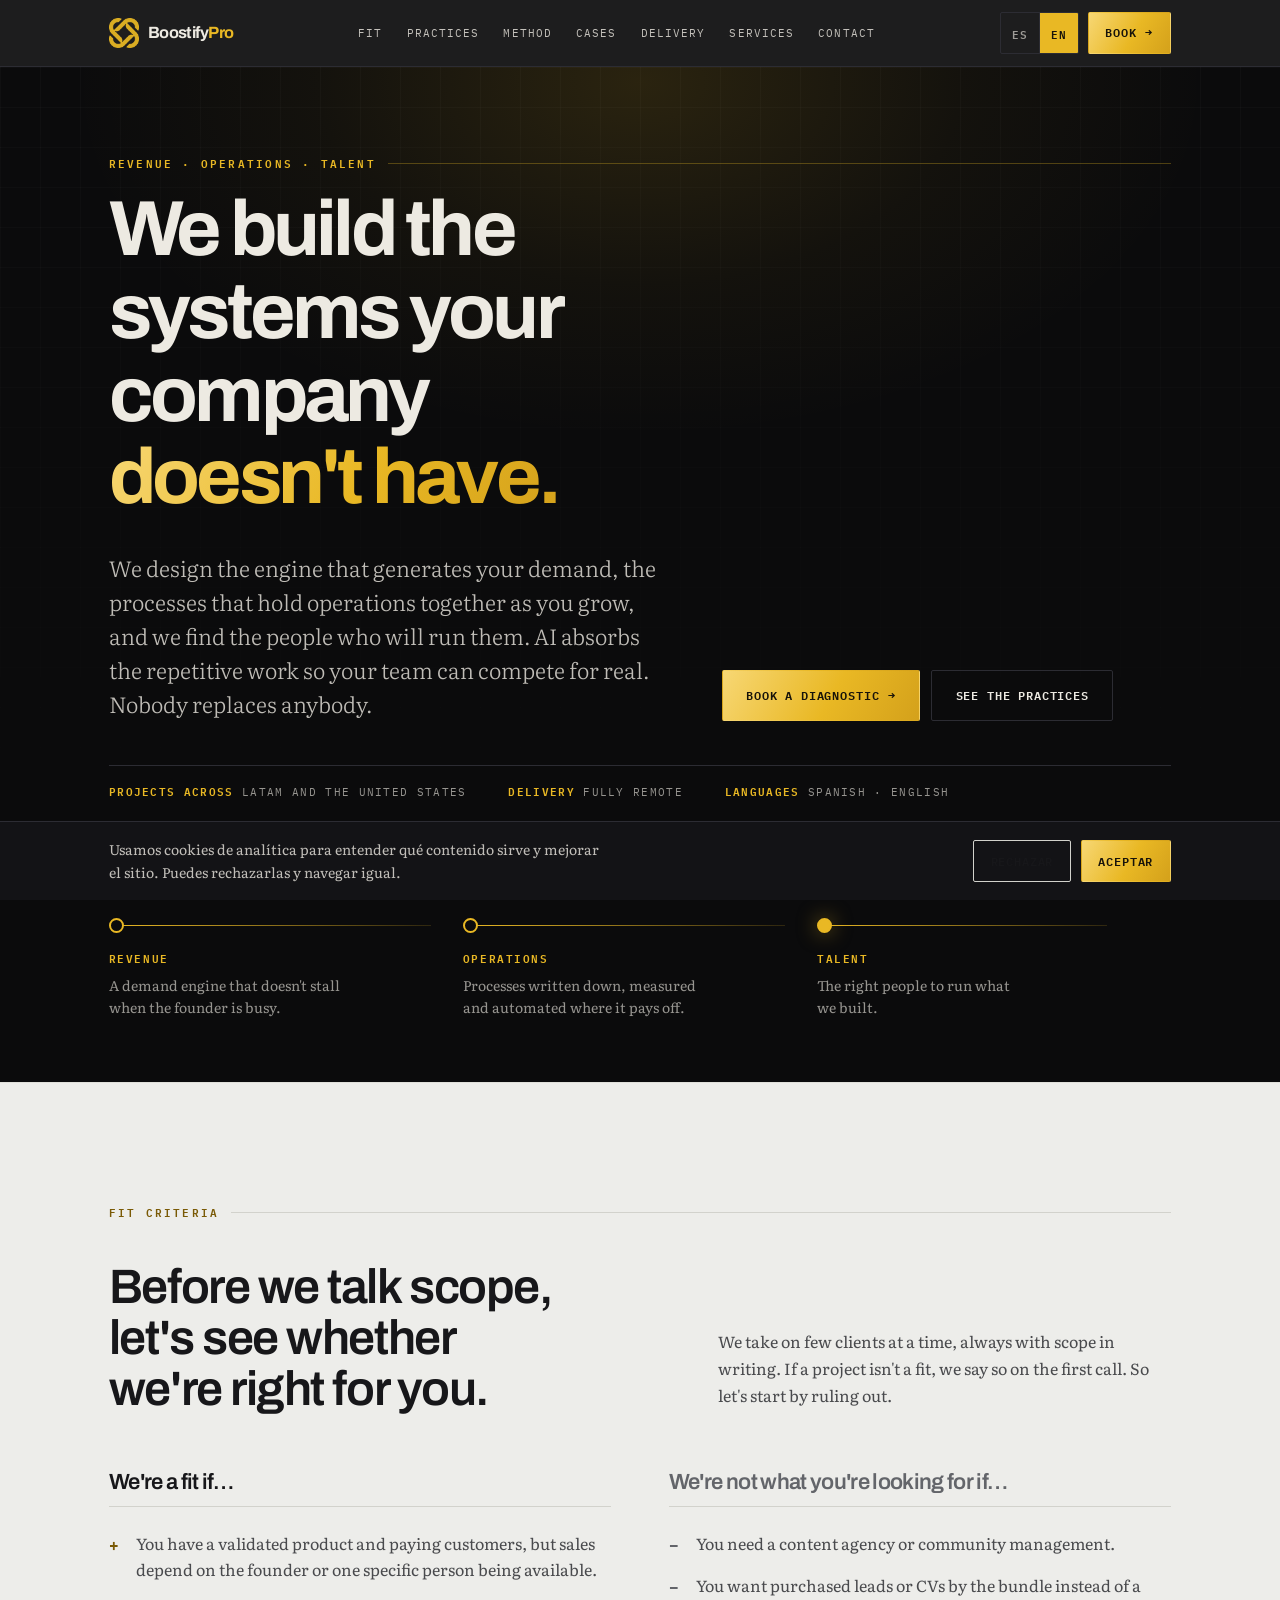
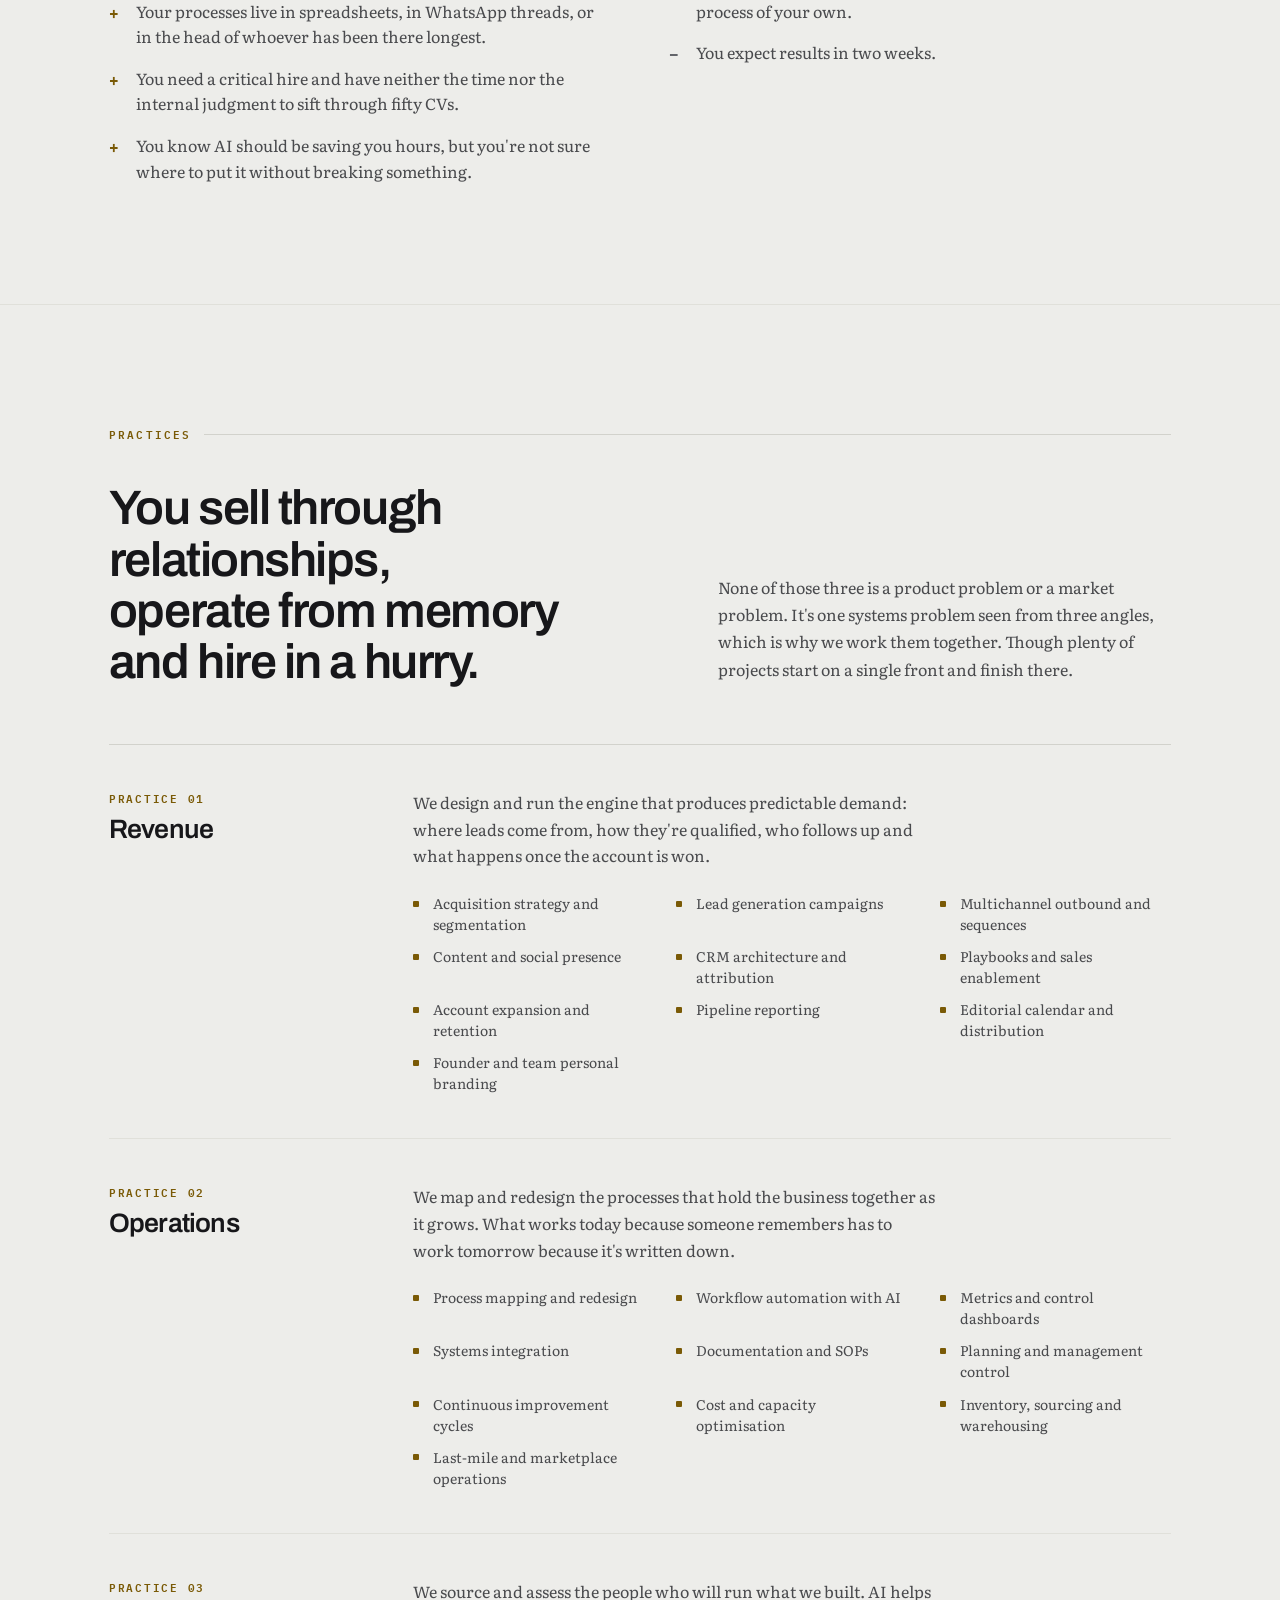
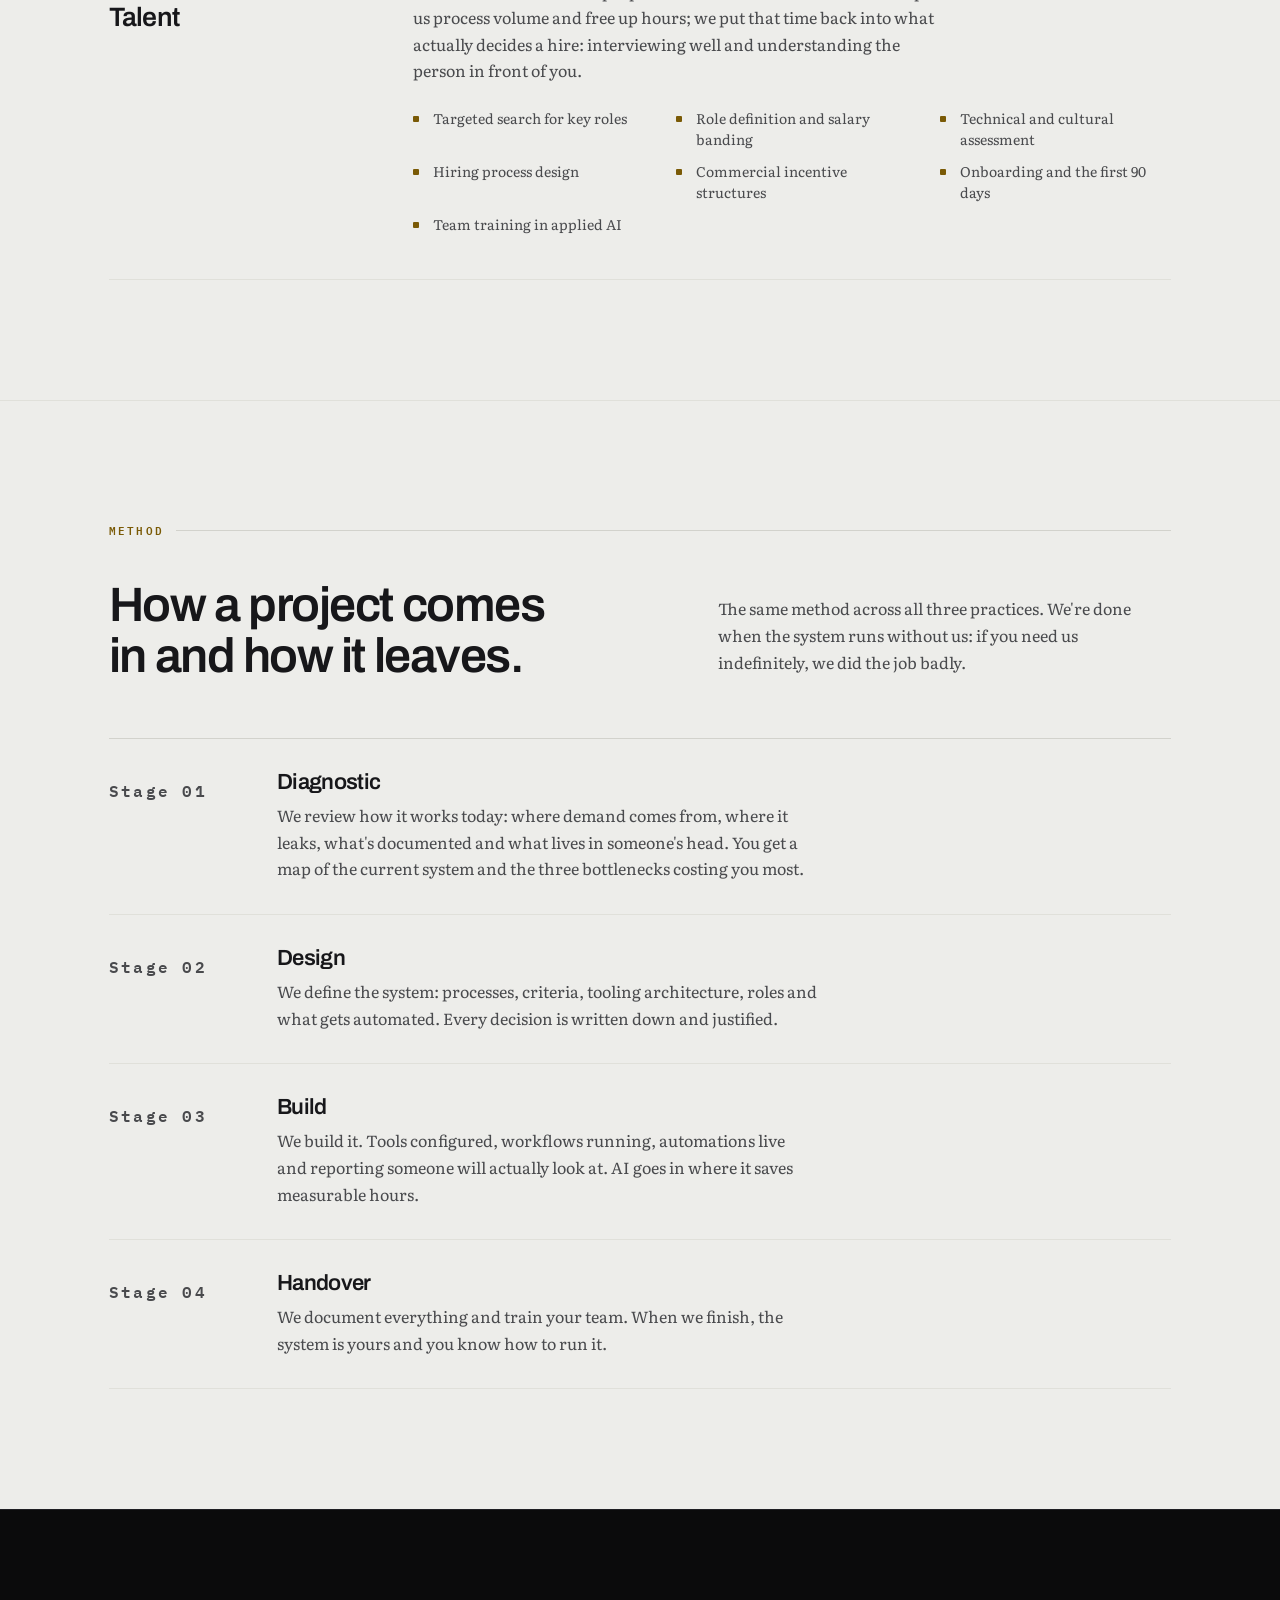
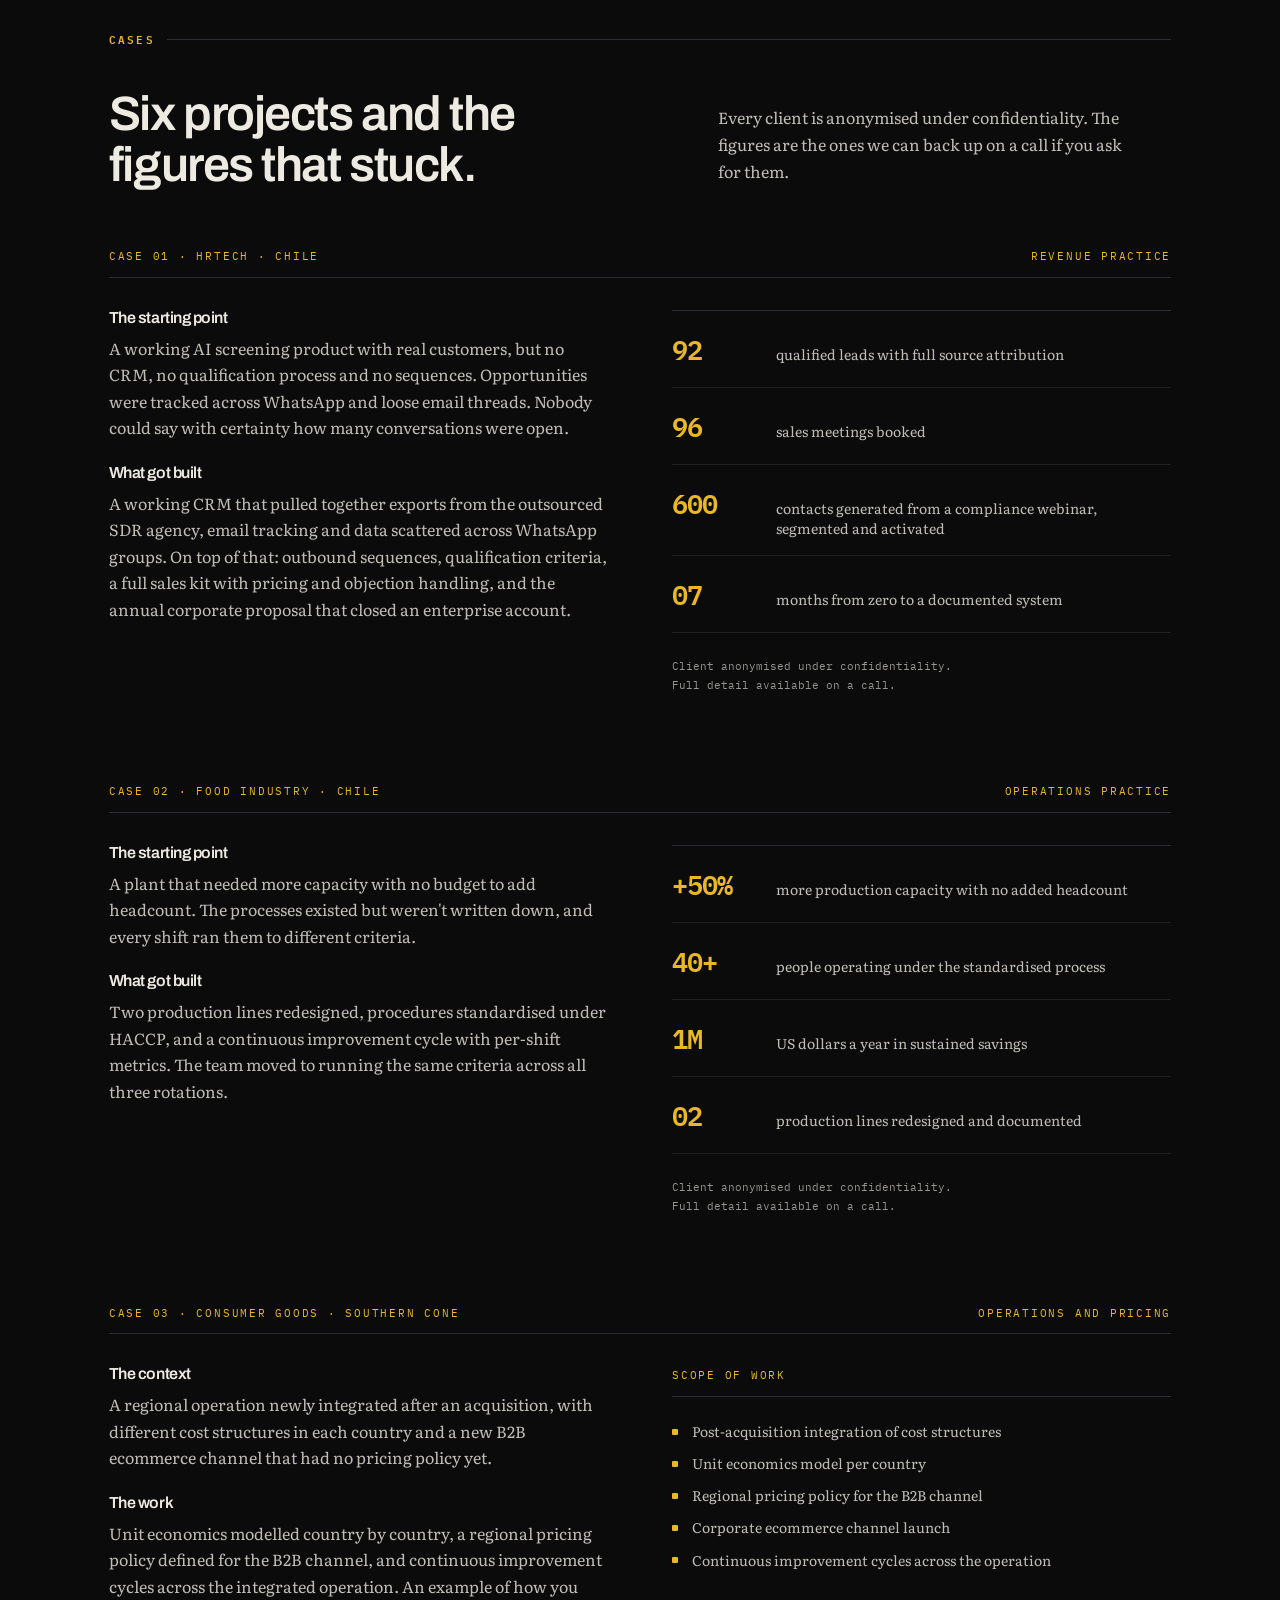
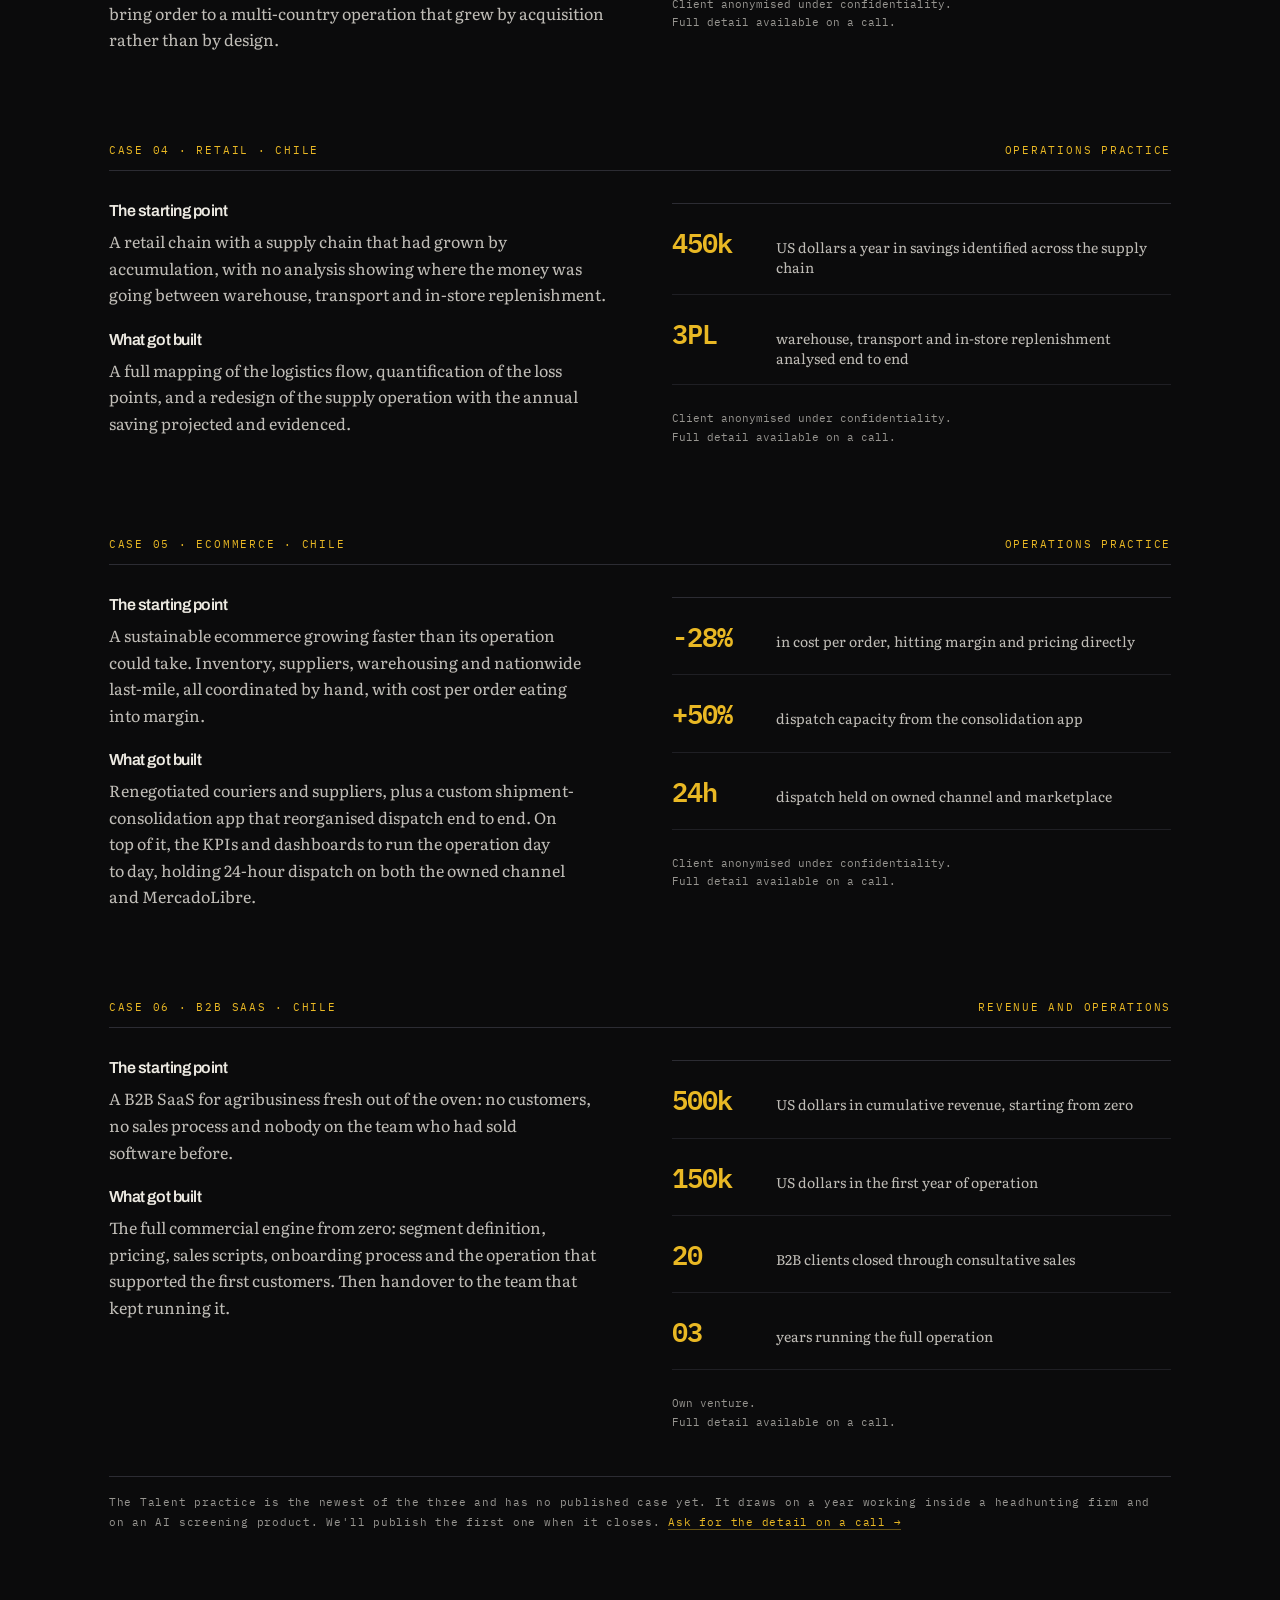
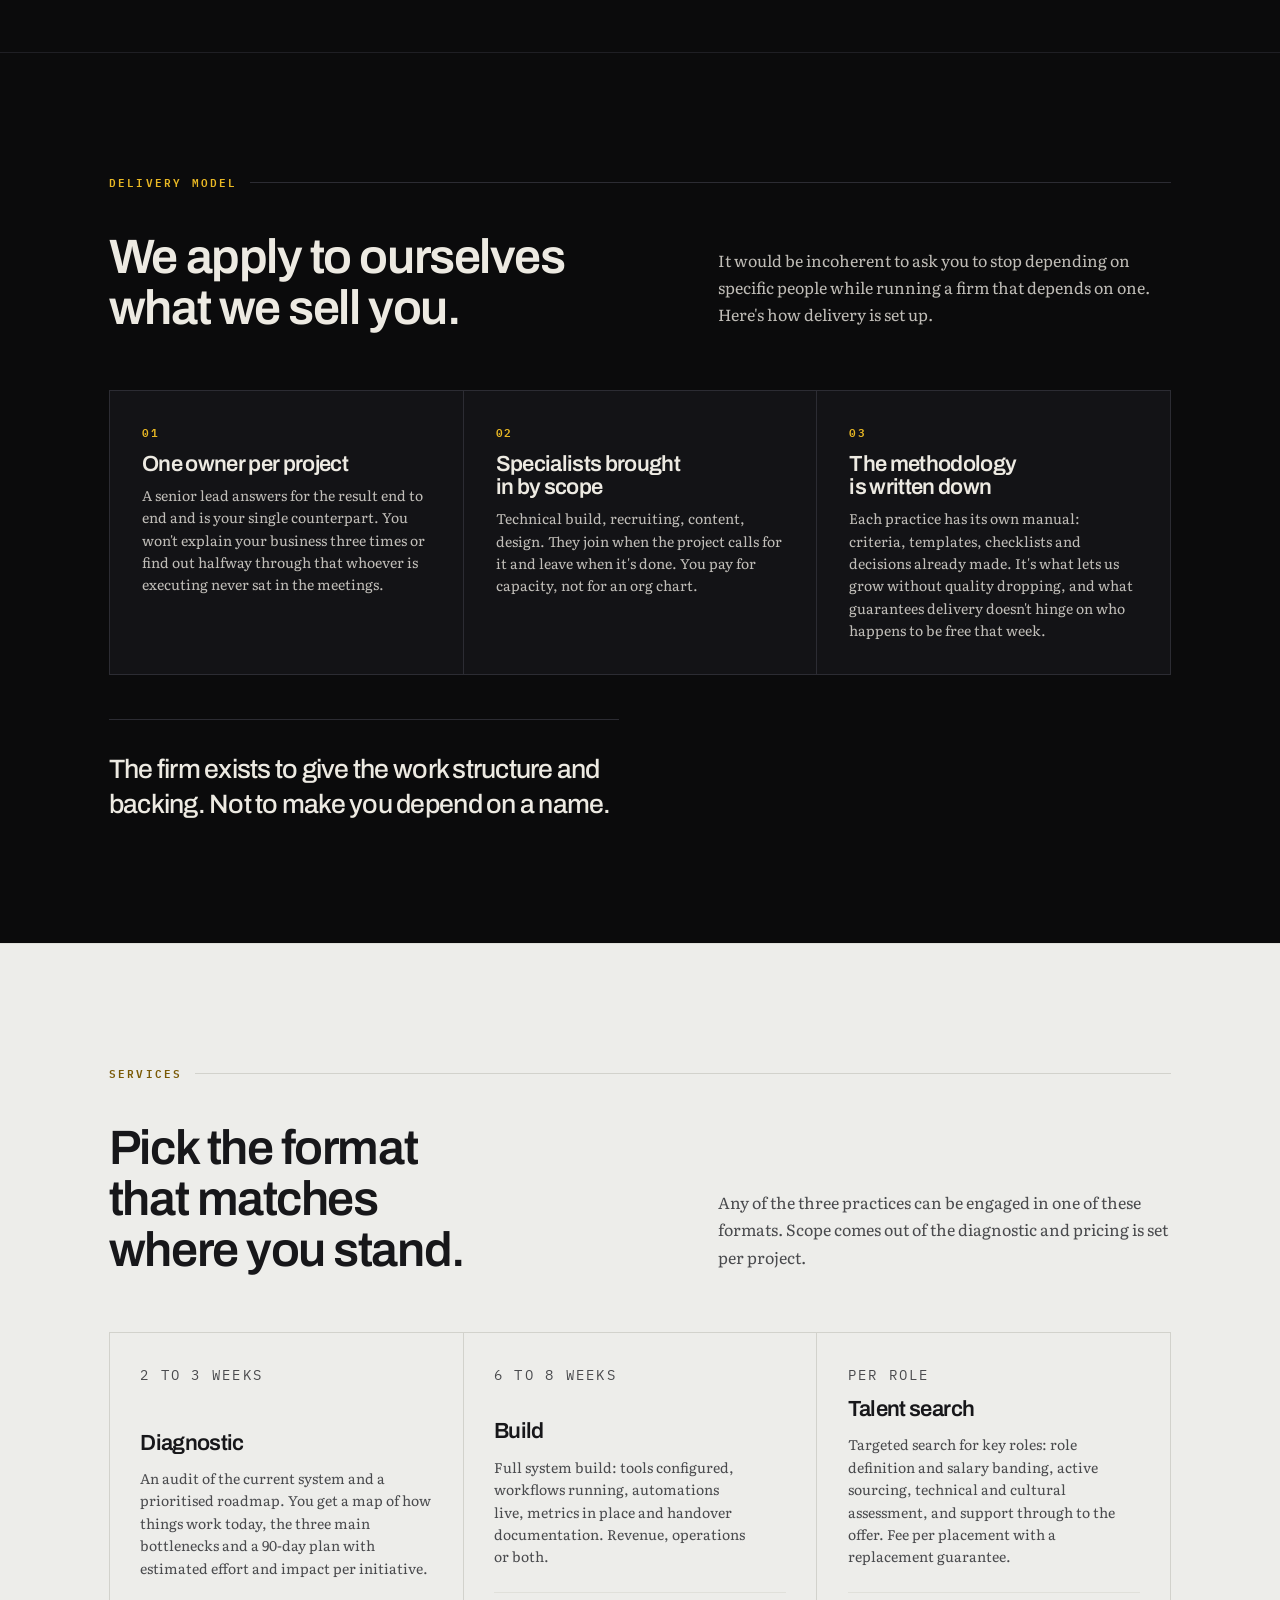
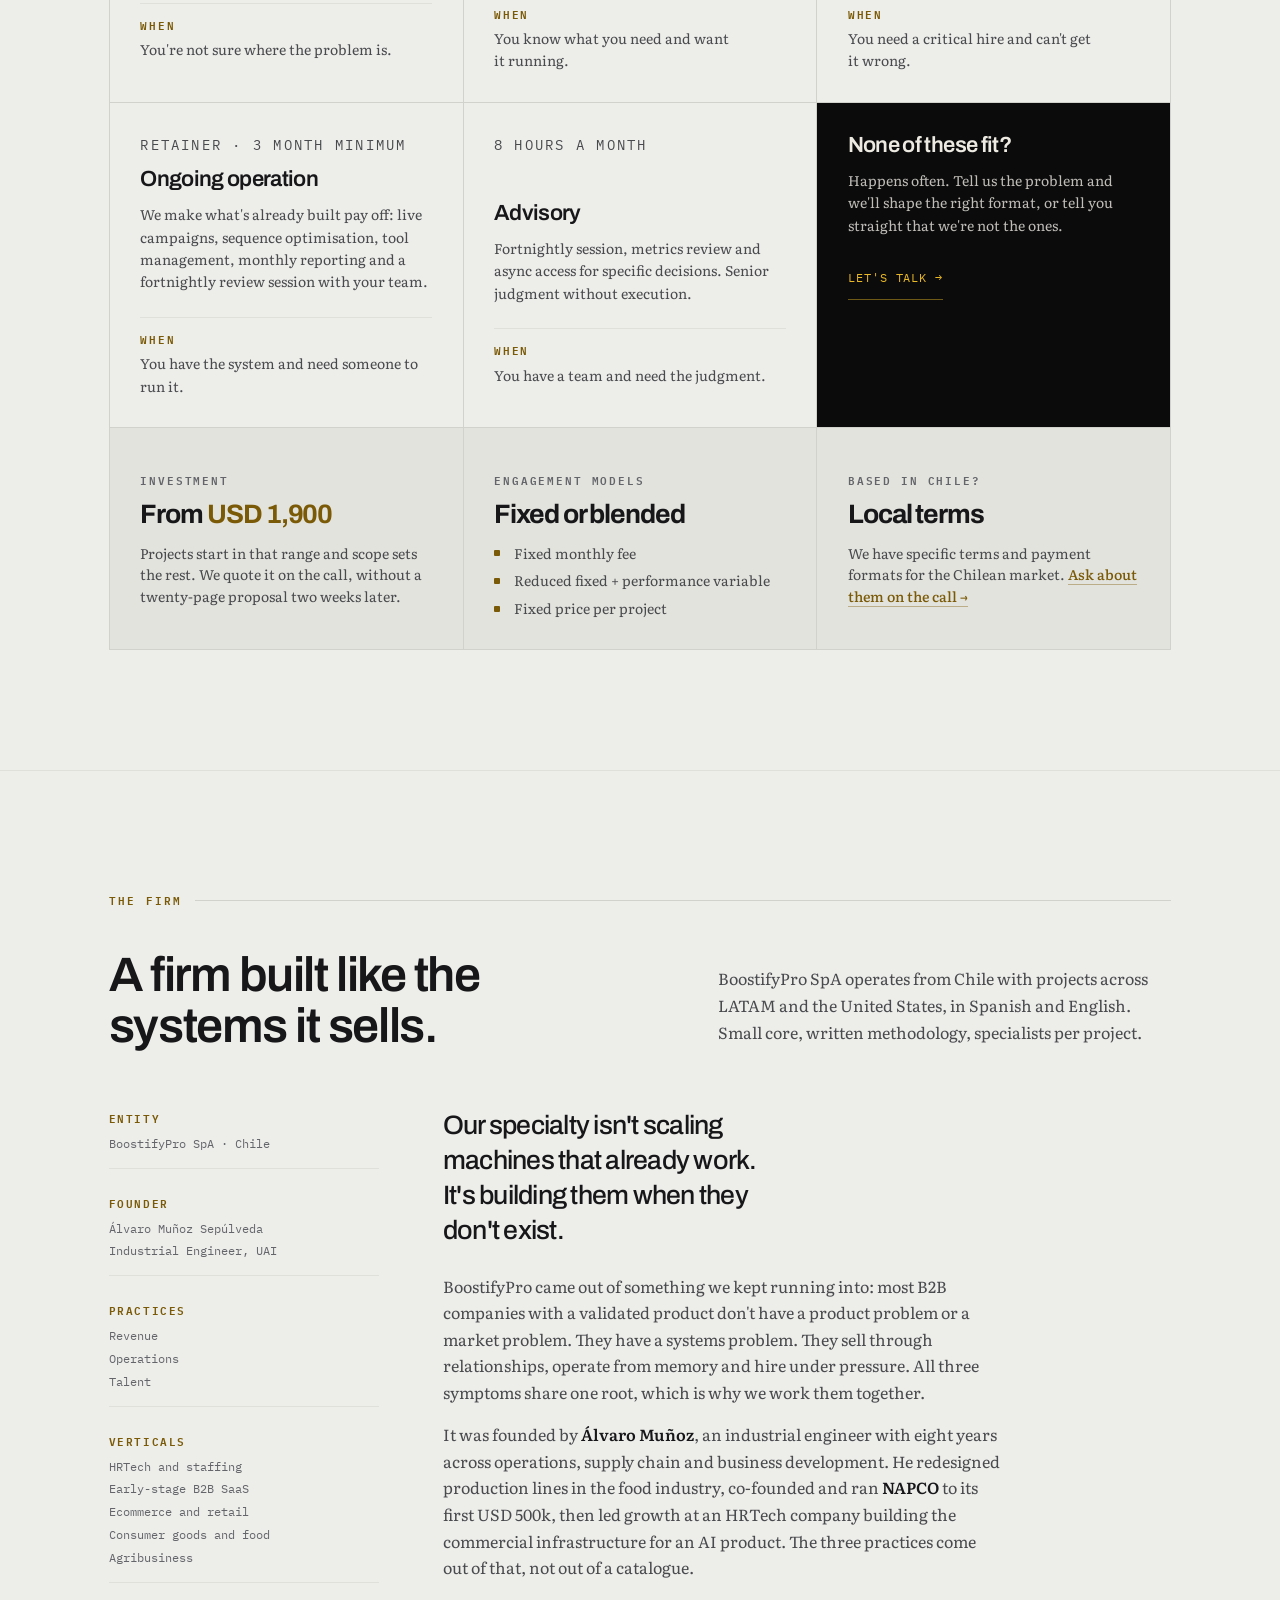
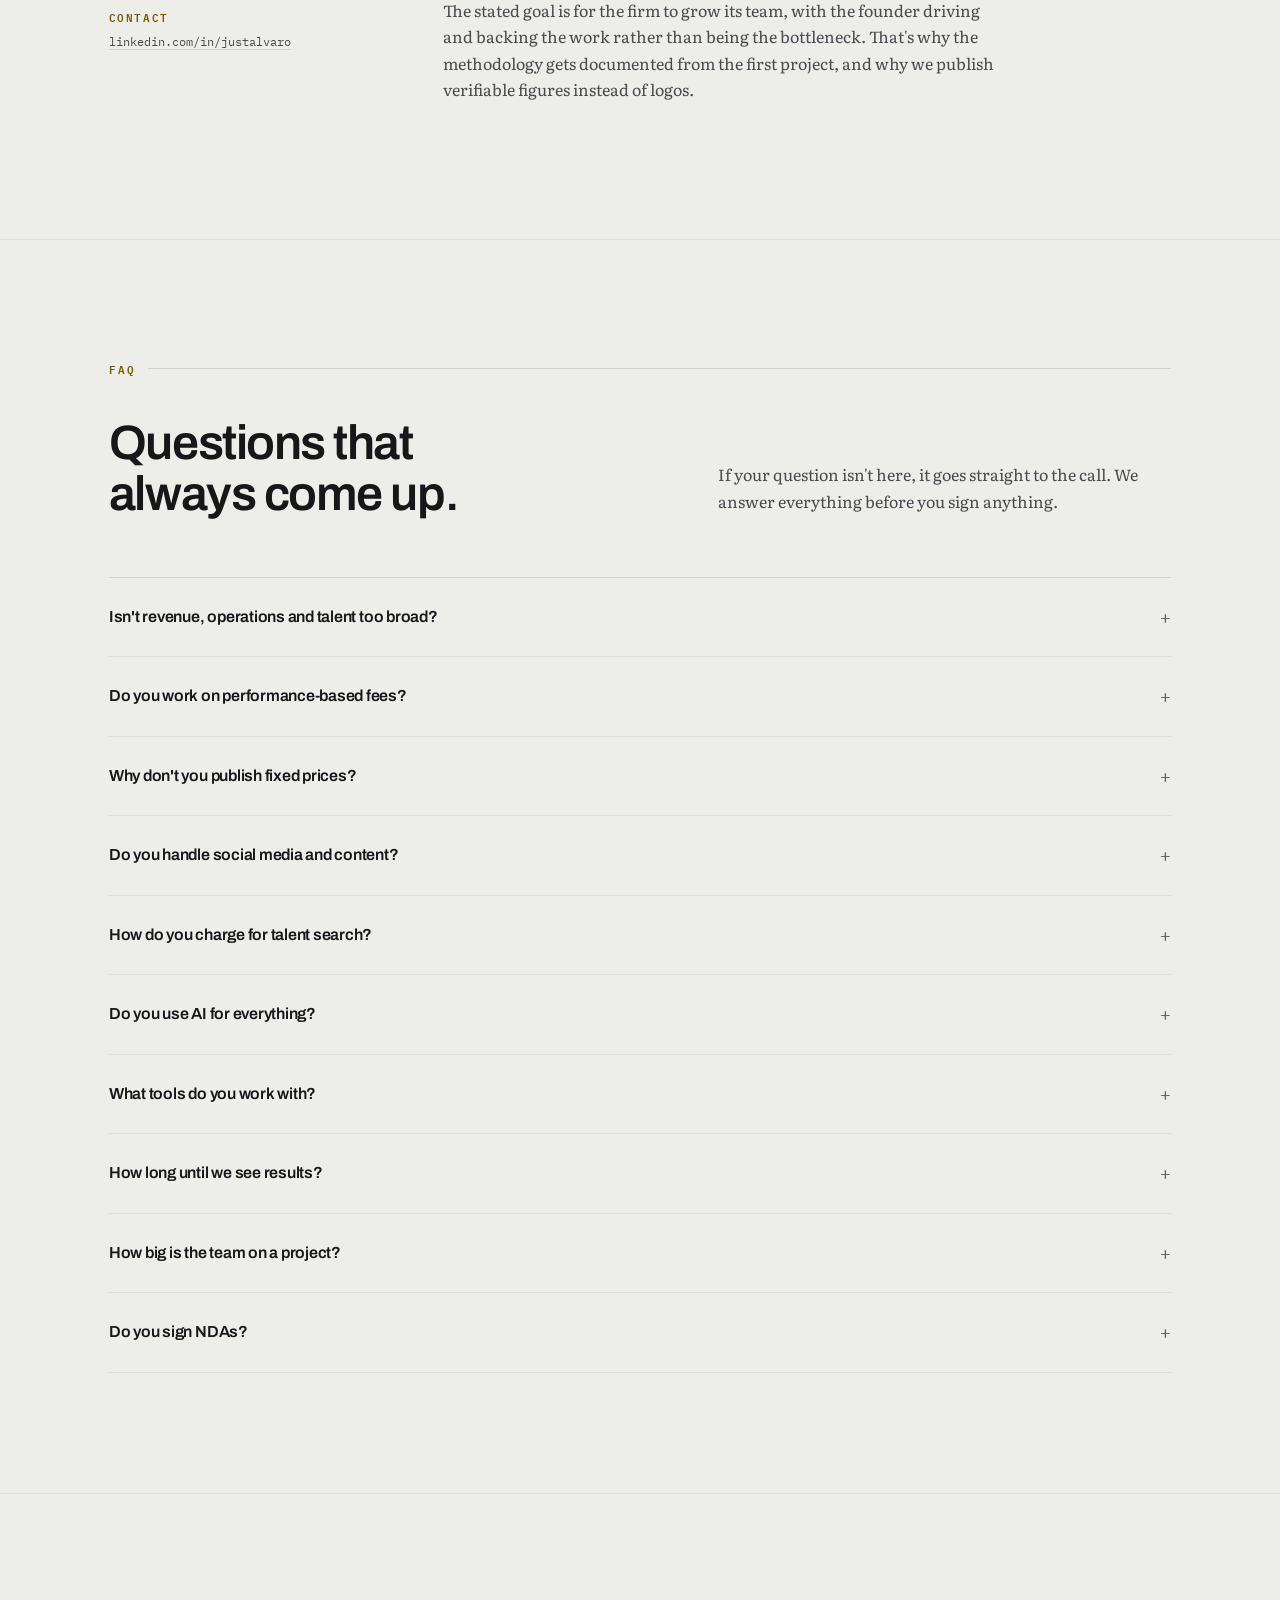
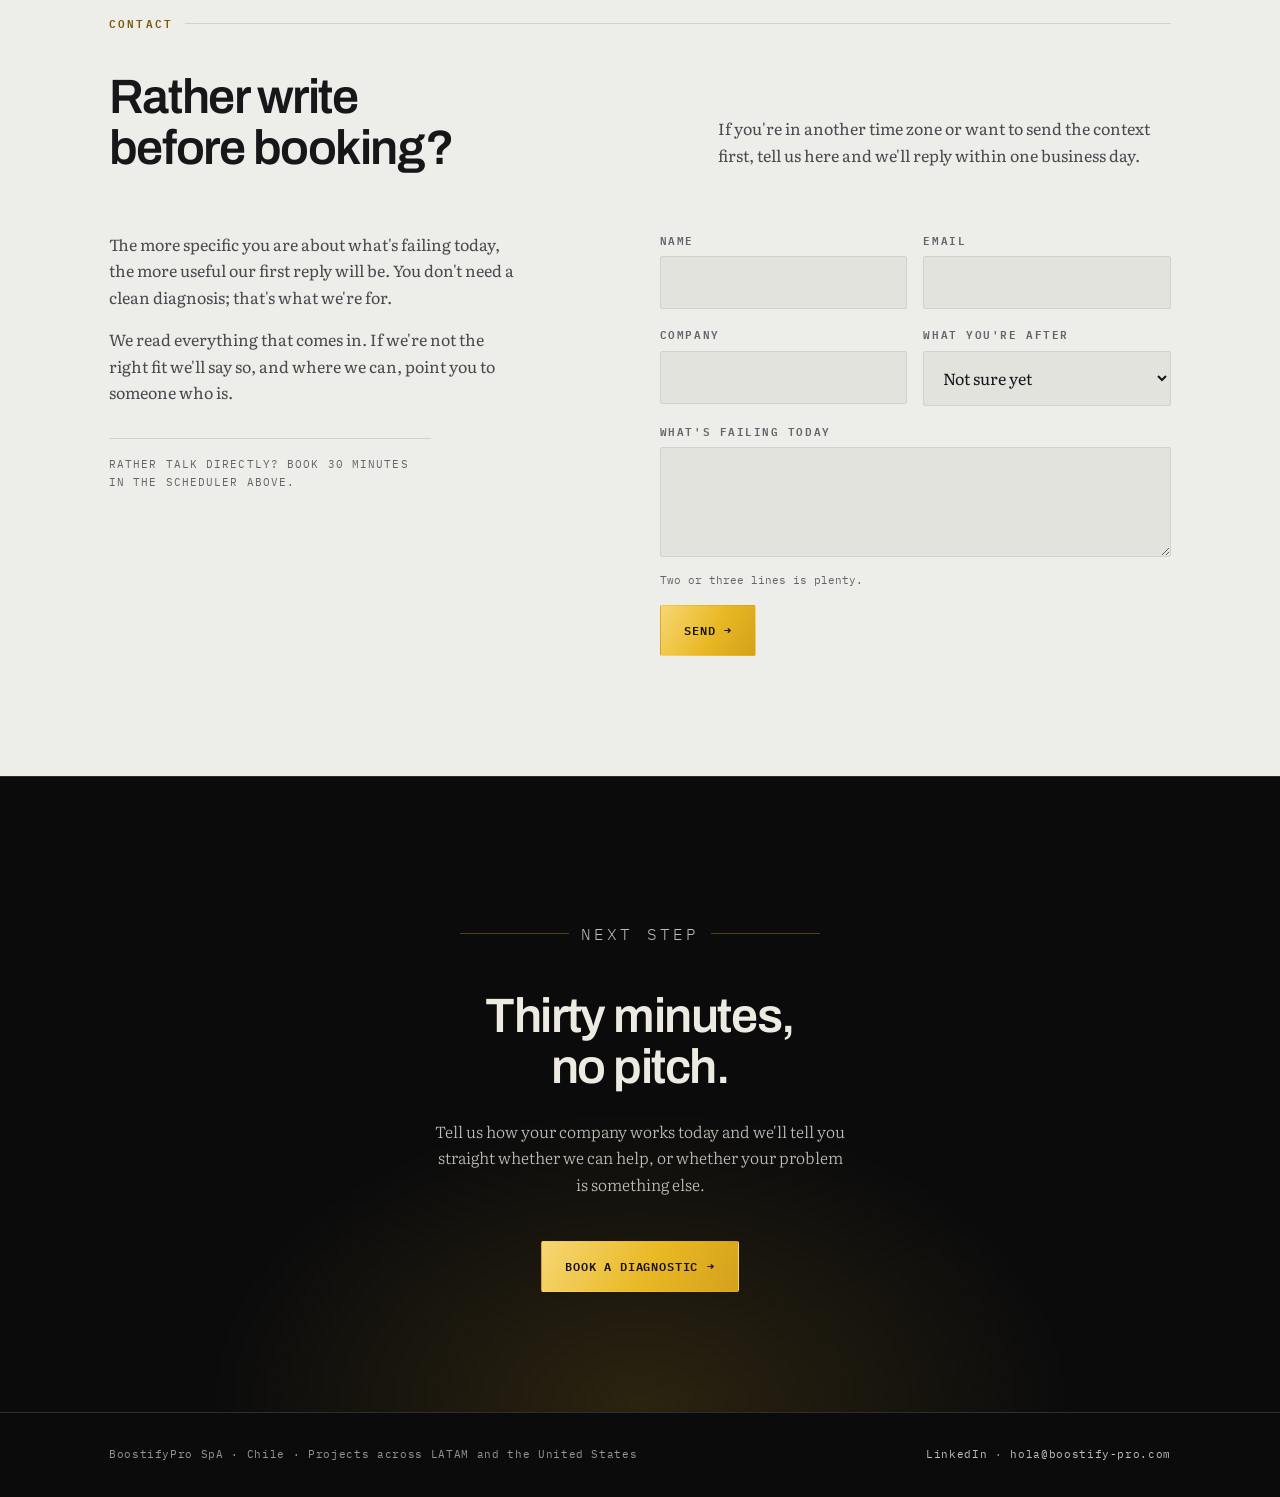
==== LandingPage/index.html @ c647b06a "Update index.html" ====
<!DOCTYPE html>
<html lang="es" class="no-js">
<head>
<meta charset="UTF-8">
<meta name="viewport" content="width=device-width, initial-scale=1.0">
<title>BoostifyPro — Sistemas comerciales, operativos y de talento para empresas B2B</title>
<meta name="description" content="Consultora que construye los sistemas que tu empresa no tiene: motor comercial, procesos de operación y el equipo que los sostiene. Proyectos en LATAM y Estados Unidos.">
<meta name="theme-color" content="#0B0B0C">
<link rel="canonical" href="https://www.boostify-pro.com/">
<link rel="alternate" hreflang="es" href="https://www.boostify-pro.com/?lang=es">
<link rel="alternate" hreflang="en" href="https://www.boostify-pro.com/?lang=en">
<link rel="alternate" hreflang="x-default" href="https://www.boostify-pro.com/">
<meta property="og:title" content="BoostifyPro — Construimos los sistemas que tu empresa no tiene">
<meta property="og:description" content="Comercial, operaciones y talento. Proyectos en LATAM y Estados Unidos.">
<meta property="og:type" content="website">
<meta property="og:url" content="https://www.boostify-pro.com/">
<meta property="og:image" content="https://www.boostify-pro.com/og.png">
<meta property="og:locale" content="es_CL">
<meta property="og:locale:alternate" content="en_US">
<meta name="twitter:card" content="summary_large_image">
<link rel="icon" type="image/png" href="[data-uri]">
<script>document.documentElement.className=document.documentElement.className.replace('no-js','js');</script>
<link rel="preconnect" href="https://fonts.googleapis.com">
<link rel="preconnect" href="https://fonts.gstatic.com" crossorigin>
<link href="https://fonts.googleapis.com/css2?family=Archivo:wght@400;500;600;700&family=Literata:ital,opsz,wght@0,7..72,300;0,7..72,400;0,7..72,500;1,7..72,400&family=IBM+Plex+Mono:wght@400;500;600&display=swap" rel="stylesheet">
<style>
/* ═══════════════════════════════════════
   BOOSTIFYPRO · SISTEMA DE DISEÑO
   ═══════════════════════════════════════ */
:root{
  --void:#0B0B0C; --surface:#131316; --surface-2:#1C1C20;
  --line-dk:#2C2C33; --line-dk-soft:#1F1F24;

  --gold:#E9B824; --gold-lit:#F7D774; --gold-ink:#7A5A06;
  --gold-grad:linear-gradient(120deg,#F7D774 0%,#E9B824 55%,#D4A11B 100%);

  /* superficie clara: piedra neutra */
  --stone:#EDEDEA; --stone-2:#E3E3DE; --stone-3:#D9D9D3;
  --line-lt:#D2D2CC; --line-lt-soft:#E0E0DA;

  --ink:#17171A; --ink-soft:#494A4D; --ink-faint:#63656A;
  --pale:#EDEAE2; --pale-soft:rgba(237,234,226,.80); --pale-faint:rgba(237,234,226,.62);

  --bg:var(--stone); --fg:var(--ink); --fg-soft:var(--ink-soft); --fg-faint:var(--ink-faint);
  --accent:var(--gold-ink); --line:var(--line-lt); --line-soft:var(--line-lt-soft);
  --card:var(--stone); --card-hover:var(--stone-2); --panel:var(--stone-2);
}
.dark{
  --bg:var(--void); --fg:var(--pale); --fg-soft:var(--pale-soft); --fg-faint:var(--pale-faint);
  --accent:var(--gold); --line:var(--line-dk); --line-soft:var(--line-dk-soft);
  --card:var(--surface); --card-hover:var(--surface-2); --panel:var(--surface);
}
:root{
  --display:'Archivo',system-ui,-apple-system,sans-serif;
  --body:'Literata',Georgia,'Times New Roman',serif;
  --mono:'IBM Plex Mono',ui-monospace,'SF Mono',monospace;
  --t-2xs:.688rem; --t-xs:.75rem; --t-sm:.875rem; --t-base:1rem;
  --t-md:clamp(1.06rem,1.02rem + .18vw,1.15rem);
  --t-lg:clamp(1.18rem,1.1rem + .34vw,1.38rem);
  --t-xl:clamp(1.34rem,1.2rem + .58vw,1.7rem);
  --t-2xl:clamp(1.62rem,1.36rem + 1.05vw,2.3rem);
  --t-3xl:clamp(1.95rem,1.5rem + 1.9vw,3.05rem);
  --t-4xl:clamp(2.5rem,1.6rem + 4.1vw,5rem);
  --s1:.25rem; --s2:.5rem; --s3:.75rem; --s4:1rem; --s5:1.5rem;
  --s6:2rem; --s7:2.75rem; --s8:3.5rem;
  --s9:clamp(3.5rem,7vw,5.5rem); --s10:clamp(4.5rem,9.5vw,7.5rem);
  --gut:clamp(1.25rem,4.6vw,4rem); --maxw:1180px; --nav-h:66px;
}
*{box-sizing:border-box;margin:0;padding:0}
html{-webkit-text-size-adjust:100%}
@media(prefers-reduced-motion:no-preference){html{scroll-behavior:smooth}}
body{background:var(--stone);color:var(--ink);font-family:var(--body);font-size:var(--t-md);line-height:1.66;font-optical-sizing:auto;-webkit-font-smoothing:antialiased;-moz-osx-font-smoothing:grayscale;text-rendering:optimizeLegibility}
a{color:inherit} img{max-width:100%;display:block}
::selection{background:var(--gold);color:var(--void)}
:focus-visible{outline:2.5px solid var(--gold);outline-offset:3px;border-radius:2px}
section[id],header[id],article[id]{scroll-margin-top:calc(var(--nav-h) + 1.5rem)}
.eb-links{display:flex;gap:.7rem;align-items:center;margin-block:-.55rem}
.eb-links a{text-decoration:none;border-bottom:1px solid transparent;transition:border-color .18s,opacity .18s;opacity:.9;padding-block:.55rem;display:inline-block}
.eb-links a:hover{border-bottom-color:currentColor;opacity:1}
.node-label a{text-decoration:none;border-bottom:1px solid transparent;transition:border-color .18s;padding-block:.5rem;display:inline-block;margin-block:-.5rem}
.node-label a:hover{border-bottom-color:var(--gold)}
.prac:target,.prac.flash{background:color-mix(in srgb,var(--accent) 7%,transparent)}
/* modelo de entrega */
.model{display:grid;grid-template-columns:repeat(3,1fr);gap:1px;background:var(--line);border:1px solid var(--line)}
@media(max-width:820px){.model{grid-template-columns:1fr}}
.model-cell{background:var(--card);padding:clamp(1.4rem,2.8vw,2rem)}
.model-cell .mk{font-family:var(--mono);font-size:var(--t-2xs);letter-spacing:.16em;text-transform:uppercase;color:var(--accent);font-weight:600}
.model-cell h3{font-size:var(--t-lg);margin:var(--s3) 0 var(--s2)}
.model-cell p{font-size:var(--t-sm);color:var(--fg-soft);line-height:1.6}
.pull{margin-top:var(--s7);padding:var(--s6) 0 0;border-top:1px solid var(--line);font-family:var(--display);font-size:var(--t-xl);font-weight:500;letter-spacing:-.028em;line-height:1.35;color:var(--fg);max-width:34ch}
h1,h2,h3,h4{font-family:var(--display);font-weight:600;line-height:1.06;letter-spacing:-.03em;text-wrap:balance}
p{text-wrap:pretty}
.wrap{width:100%;max-width:var(--maxw);margin-inline:auto;padding-inline:var(--gut)}
.skip{position:absolute;left:-9999px;top:0;z-index:100;background:var(--gold);color:var(--void);padding:.7rem 1.2rem;font-family:var(--mono);font-size:var(--t-xs);font-weight:600;text-decoration:none}
.skip:focus{left:.5rem;top:.5rem}

.eyebrow{font-family:var(--mono);font-size:var(--t-2xs);font-weight:600;letter-spacing:.2em;text-transform:uppercase;color:var(--accent);display:flex;align-items:center;gap:var(--s3)}
.eyebrow::after{content:"";flex:1;height:1px;background:var(--line)}

.btn{display:inline-flex;align-items:center;justify-content:center;gap:.55rem;font-family:var(--mono);font-size:var(--t-xs);font-weight:600;letter-spacing:.07em;text-transform:uppercase;text-decoration:none;padding:.9rem 1.45rem;border:1px solid transparent;border-radius:2px;background:var(--gold-grad);color:#17130A;transition:filter .2s,transform .2s,border-color .2s,color .2s;white-space:nowrap}
.btn:hover{filter:brightness(1.08);transform:translateY(-1px)}
.btn:active{transform:translateY(0)}
.btn-sm{padding:.62rem 1.05rem}
.btn-ghost{background:none;color:var(--fg);border-color:var(--line)}
.btn-ghost:hover{filter:none;color:var(--accent);border-color:var(--accent)}
.btn .arw{transition:transform .2s}
.btn:hover .arw{transform:translateX(3px)}

/* NAV */
.nav{position:sticky;top:0;z-index:60;background:rgba(11,11,12,.92);backdrop-filter:blur(14px);border-bottom:1px solid var(--line-dk)}
.nav-in{display:flex;align-items:center;justify-content:space-between;gap:var(--s4);height:var(--nav-h)}
.brand{display:flex;align-items:center;gap:.55rem;text-decoration:none;color:var(--pale);flex-shrink:0;min-height:44px}
.brand .mark{height:30px;width:30px;flex-shrink:0;display:block;margin-block:-2px}
@media(max-width:420px){.brand .mark{height:26px;width:26px}}
.brand-txt{font-family:var(--display);font-weight:700;font-size:1.02rem;letter-spacing:-.035em}
.brand-txt i{font-style:normal;color:var(--gold)}
.nav-links{display:flex;gap:1.5rem;font-family:var(--mono);font-size:var(--t-2xs);letter-spacing:.1em;text-transform:uppercase}
.nav-links a{text-decoration:none;color:var(--pale-soft);transition:color .18s;padding-block:.4rem}
.nav-links a:hover{color:var(--gold)}
.nav-end{display:flex;align-items:center;gap:.55rem}

/* selector de idioma */
.lang{display:flex;border:1px solid var(--line-dk);border-radius:2px;overflow:hidden;flex-shrink:0}
.lang button{background:none;border:0;cursor:pointer;font-family:var(--mono);font-size:var(--t-2xs);font-weight:600;letter-spacing:.1em;color:var(--pale-faint);padding:.68rem .68rem;min-height:40px;transition:background .18s,color .18s}
.lang button+button{border-left:1px solid var(--line-dk)}
.lang button:hover{color:var(--gold)}
.lang button[aria-pressed="true"]{background:var(--gold);color:#17130A}

.burger{display:none;background:none;border:1px solid var(--line-dk);border-radius:2px;padding:.5rem .6rem;cursor:pointer;color:var(--pale)}
.burger span{display:block;width:17px;height:1.5px;background:currentColor;margin-block:3px;transition:transform .22s,opacity .22s}
.nav[data-open="true"] .burger span:nth-child(1){transform:translateY(4.5px) rotate(45deg)}
.nav[data-open="true"] .burger span:nth-child(2){opacity:0}
.nav[data-open="true"] .burger span:nth-child(3){transform:translateY(-4.5px) rotate(-45deg)}
.mobile-menu{display:none;border-top:1px solid var(--line-dk);background:var(--void)}
.nav[data-open="true"] .mobile-menu{display:block}
.mobile-menu ul{list-style:none;padding-block:var(--s3)}
.mobile-menu a{display:block;padding:.8rem 0;text-decoration:none;color:var(--pale);font-family:var(--mono);font-size:var(--t-xs);letter-spacing:.1em;text-transform:uppercase;border-bottom:1px solid var(--line-dk-soft)}
@media(max-width:940px){.nav-links{display:none}.burger{display:block}.nav-end .btn{display:none}}

/* HERO */
.hero{background:var(--void);color:var(--pale);position:relative;overflow:hidden;padding-block:clamp(3.5rem,8.5vw,6rem) clamp(2.5rem,5vw,4rem)}
.hero-glow,.hero-grid{position:absolute;pointer-events:none}
.hero-glow{top:-34%;left:50%;transform:translateX(-50%);width:min(1150px,125%);height:720px;background:radial-gradient(ellipse at center,rgba(233,184,36,.14) 0%,rgba(233,184,36,.04) 40%,transparent 70%)}
.hero-grid{inset:0;background-image:linear-gradient(rgba(255,255,255,.024) 1px,transparent 1px),linear-gradient(90deg,rgba(255,255,255,.024) 1px,transparent 1px);background-size:40px 40px;-webkit-mask-image:linear-gradient(180deg,#000,transparent 80%);mask-image:linear-gradient(180deg,#000,transparent 80%)}
.hero>.wrap{position:relative;z-index:2}
.hero h1{font-size:var(--t-4xl);margin-top:var(--s5);font-weight:700;letter-spacing:-.048em;max-width:15ch}
.hero h1 i{font-style:normal;color:var(--gold);padding-inline-end:.06em}
@supports((-webkit-background-clip:text) or (background-clip:text)){
  .hero h1 i{background:var(--gold-grad);-webkit-background-clip:text;background-clip:text;color:transparent}
}
.hero-lead{display:grid;grid-template-columns:minmax(0,1.1fr) minmax(0,.9fr);gap:var(--s5) clamp(2rem,5vw,4.5rem);align-items:end;margin-top:var(--s6)}
@media(max-width:860px){.hero-lead{grid-template-columns:1fr;align-items:start}}
.hero-sub{font-size:var(--t-lg);color:var(--pale-soft);line-height:1.55;font-weight:300}
.hero-cta{display:flex;flex-wrap:wrap;gap:.7rem}
.hero .eyebrow::after{background:rgba(233,184,36,.3)}
.reach{margin-top:var(--s7);border-top:1px solid var(--line-dk);padding-top:var(--s4);display:flex;flex-wrap:wrap;gap:.55rem 2.6rem;font-family:var(--mono);font-size:var(--t-2xs);letter-spacing:.12em;text-transform:uppercase;color:var(--pale-faint)}
.reach b{color:var(--gold);font-weight:600}

/* ESQUEMA */
.schema{position:relative;z-index:2;margin-top:clamp(2.6rem,5.5vw,4rem)}
.schema-head{display:flex;justify-content:space-between;align-items:baseline;font-family:var(--mono);font-size:var(--t-2xs);letter-spacing:.18em;text-transform:uppercase;color:var(--pale-faint);border-bottom:1px solid var(--line-dk);padding-bottom:.6rem;margin-bottom:var(--s5)}
.schema-grid{display:grid;grid-template-columns:repeat(3,1fr)}
@media(max-width:680px){.schema-grid{grid-template-columns:1fr;row-gap:var(--s5)}}
.node{position:relative;padding-right:clamp(1rem,3vw,2rem)}
.node-rail{height:15px;display:flex;align-items:center;position:relative}
.node-rail::before{content:"";position:absolute;left:7px;right:0;height:1px;background:linear-gradient(90deg,var(--gold),rgba(233,184,36,.16));transform:scaleX(0);transform-origin:left}
.node-dot{width:15px;height:15px;border-radius:50%;border:2px solid var(--gold);background:var(--void);position:relative;z-index:2;flex-shrink:0}
.node:last-child .node-rail::before{right:clamp(1rem,3vw,2rem)}
.node:nth-child(3) .node-dot{background:var(--gold);box-shadow:0 0 20px rgba(233,184,36,.5)}
.node-label{font-family:var(--mono);font-size:var(--t-2xs);font-weight:600;letter-spacing:.14em;text-transform:uppercase;margin-top:var(--s4);color:var(--gold)}
.node-note{font-size:var(--t-sm);color:var(--pale-faint);margin-top:.4rem;line-height:1.55;max-width:32ch}
.js .node-rail::before{animation:draw .65s cubic-bezier(.4,0,.2,1) forwards}
.js .node-dot{opacity:0;transform:scale(.4);animation:pop .42s cubic-bezier(.34,1.56,.64,1) forwards}
.js .node:nth-child(1) .node-rail::before{animation-delay:.2s}
.js .node:nth-child(2) .node-rail::before{animation-delay:.55s}
.js .node:nth-child(3) .node-rail::before{animation-delay:.9s}
.js .node:nth-child(1) .node-dot{animation-delay:.15s}
.js .node:nth-child(2) .node-dot{animation-delay:.5s}
.js .node:nth-child(3) .node-dot{animation-delay:.85s}
@keyframes draw{to{transform:scaleX(1)}}
@keyframes pop{to{opacity:1;transform:scale(1)}}

/* SECCIONES */
.sec{background:var(--bg);color:var(--fg);padding-block:var(--s10);border-top:1px solid var(--line-soft)}
.sec-head{display:grid;grid-template-columns:minmax(0,1.08fr) minmax(0,.92fr);gap:var(--s4) clamp(2rem,6vw,5rem);align-items:end;margin-bottom:var(--s8)}
@media(max-width:860px){.sec-head{grid-template-columns:1fr;align-items:start;gap:var(--s4)}}
.sec-head .eyebrow{grid-column:1/-1}
.sec-title{font-size:var(--t-3xl);margin-top:var(--s5);color:var(--fg)}
.lede{font-size:var(--t-base);color:var(--fg-soft);line-height:1.7;padding-bottom:.35rem}

.fit{display:grid;grid-template-columns:1fr 1fr;gap:clamp(1.5rem,4.5vw,4rem)}
@media(max-width:760px){.fit{grid-template-columns:1fr;gap:var(--s7)}}
.fit-col h3{font-size:var(--t-lg);font-weight:600;margin-bottom:var(--s5);padding-bottom:var(--s3);border-bottom:1px solid var(--line)}
.fit-col ul{list-style:none;display:grid;gap:var(--s4)}
.fit-col li{position:relative;padding-left:1.7rem;line-height:1.6;color:var(--fg-soft);font-size:var(--t-base)}
.fit-col li::before{position:absolute;left:0;top:.06em;font-family:var(--mono);font-size:1rem;font-weight:600}
.fit-yes li::before{content:"+";color:var(--gold-ink)}
.fit-no li::before{content:"–";color:var(--ink-faint)}
.fit-no h3{color:var(--ink-faint)}

.pracs{border-top:1px solid var(--line)}
.prac{display:grid;grid-template-columns:minmax(180px,240px) 1fr;gap:var(--s4) clamp(1.5rem,5vw,4rem);padding-block:var(--s7);border-bottom:1px solid var(--line-soft);align-items:start}
@media(max-width:820px){.prac{grid-template-columns:1fr;padding-block:var(--s6)}}
.prac-k{font-family:var(--mono);font-size:var(--t-2xs);letter-spacing:.16em;text-transform:uppercase;color:var(--accent);font-weight:600;margin-bottom:var(--s2)}
.prac-head h3{font-size:var(--t-xl)}
.prac-lede{color:var(--fg-soft);font-size:var(--t-base);margin-bottom:var(--s5);max-width:58ch}
.prac-list{list-style:none;display:grid;grid-template-columns:repeat(auto-fit,minmax(215px,1fr));gap:.7rem 2rem}
.prac-list li{position:relative;padding-left:1.25rem;font-size:var(--t-sm);color:var(--fg-soft);line-height:1.5}
.prac-list li::before{content:"";position:absolute;left:0;top:.55em;width:6px;height:6px;background:var(--accent);border-radius:1px}

.steps{border-top:1px solid var(--line)}
.step{display:grid;grid-template-columns:minmax(90px,120px) 1fr;gap:var(--s3) clamp(1.5rem,4vw,3rem);padding-block:var(--s6);border-bottom:1px solid var(--line-soft);align-items:start}
@media(max-width:620px){.step{grid-template-columns:1fr;padding-block:var(--s5)}}
.step-idx{font-family:var(--mono);font-size:var(--t-2xs);font-weight:600;letter-spacing:.14em;color:var(--accent);padding-top:.42rem;font-variant-numeric:tabular-nums}
.step h3{font-size:var(--t-lg);margin-bottom:var(--s2)}
.step p{color:var(--fg-soft);max-width:60ch;font-size:var(--t-base)}

.case-tag{font-family:var(--mono);font-size:var(--t-2xs);letter-spacing:.16em;text-transform:uppercase;color:var(--accent);padding-bottom:.7rem;border-bottom:1px solid var(--line);display:flex;justify-content:space-between;flex-wrap:wrap;gap:.6rem}
.case-grid{display:grid;grid-template-columns:1fr 1fr;gap:clamp(2rem,5vw,4.5rem);margin-top:var(--s6)}
@media(max-width:820px){.case-grid{grid-template-columns:1fr;gap:var(--s6)}}
.case-body h3{font-size:var(--t-base);margin-bottom:var(--s2);font-weight:600;color:var(--fg)}
.case-body p{color:var(--fg-soft);margin-bottom:var(--s5);font-size:var(--t-base)}
.case-body p:last-child{margin-bottom:0}
.spec{border-top:1px solid var(--line)}
.spec-row{display:grid;grid-template-columns:auto 1fr;gap:var(--s5);align-items:baseline;padding-block:var(--s4);border-bottom:1px solid var(--line-soft)}
.spec-val{font-family:var(--mono);font-size:var(--t-xl);font-weight:600;letter-spacing:-.04em;min-width:5ch;color:var(--gold);font-variant-numeric:tabular-nums}
.spec-key{font-size:var(--t-sm);color:var(--fg-soft);line-height:1.45}
.case-foot{margin-top:var(--s5);font-size:var(--t-2xs);color:var(--fg-faint);font-family:var(--mono);line-height:1.7}
.case-next{margin-top:var(--s7);padding-top:var(--s4);border-top:1px solid var(--line);font-family:var(--mono);font-size:var(--t-2xs);letter-spacing:.07em;color:var(--fg-faint);line-height:1.8}
.case-next a{color:var(--gold);text-decoration:none;border-bottom:1px solid rgba(233,184,36,.4)}
.case-next a:hover{border-color:var(--gold)}

.prods{display:grid;grid-template-columns:repeat(3,1fr);gap:1px;background:var(--line);border:1px solid var(--line)}
@media(max-width:900px){.prods{grid-template-columns:repeat(2,1fr)}}
@media(max-width:600px){.prods{grid-template-columns:1fr}}
.prod{background:var(--card);padding:clamp(1.4rem,2.6vw,1.9rem);display:flex;flex-direction:column;transition:background .2s}
.prod:hover{background:var(--card-hover)}
.prod-meta{font-family:var(--mono);font-size:var(--t-2xs);letter-spacing:.16em;text-transform:uppercase;color:var(--fg-faint)}
.prod h3{font-size:var(--t-lg);margin:var(--s3) 0}
.prod p{color:var(--fg-soft);font-size:var(--t-sm);line-height:1.6;flex:1}
.prod-for{margin-top:var(--s5);padding-top:var(--s3);border-top:1px solid var(--line-soft);font-size:var(--t-sm);color:var(--fg-faint);line-height:1.5}
.prod-for b{font-family:var(--mono);font-size:var(--t-2xs);letter-spacing:.16em;text-transform:uppercase;color:var(--accent);display:block;margin-bottom:.3rem;font-weight:600}
.prod-cta{background:var(--void);color:var(--pale)}
.prod-cta:hover{background:var(--surface)}
.prod-cta h3{color:var(--pale);margin-top:0}
.prod-cta p{color:var(--pale-soft);flex:0}
.prod-cta a{display:inline-flex;gap:.5rem;margin-top:var(--s5);min-height:40px;align-items:center;font-family:var(--mono);font-size:var(--t-xs);letter-spacing:.08em;text-transform:uppercase;color:var(--gold);text-decoration:none;border-bottom:1px solid rgba(233,184,36,.45);padding-bottom:.2rem;align-self:flex-start}
.prod-cta a:hover{border-color:var(--gold)}

.pricebar{display:grid;grid-template-columns:repeat(3,1fr);gap:1px;background:var(--line);border:1px solid var(--line);border-top:none}
@media(max-width:860px){.pricebar{grid-template-columns:1fr}}
.pricecell{background:var(--panel);padding:clamp(1.4rem,2.8vw,1.9rem)}
.pricecell .k{font-family:var(--mono);font-size:var(--t-2xs);letter-spacing:.17em;text-transform:uppercase;color:var(--fg-faint);font-weight:600}
.pricecell .v{font-family:var(--display);font-size:var(--t-xl);font-weight:700;letter-spacing:-.04em;margin-top:var(--s3);line-height:1.15;color:var(--fg)}
.pricecell .v i{font-style:normal;color:var(--gold-ink)}
.pricecell p{font-size:var(--t-sm);color:var(--fg-soft);margin-top:var(--s3);line-height:1.55}
.pricecell a{color:var(--gold-ink);text-decoration:none;border-bottom:1px solid rgba(122,90,6,.4);font-weight:500}
.model-list{list-style:none;margin-top:var(--s3);display:grid;gap:.42rem}
.model-list li{font-size:var(--t-sm);color:var(--fg-soft);position:relative;padding-left:1.25rem;line-height:1.5}
.model-list li::before{content:"";position:absolute;left:0;top:.55em;width:6px;height:6px;background:var(--gold-ink);border-radius:1px}

.firm{display:grid;grid-template-columns:minmax(200px,270px) 1fr;gap:var(--s6) clamp(2rem,5vw,4.5rem)}
@media(max-width:860px){.firm{grid-template-columns:1fr}}
.firm-side{font-family:var(--mono);font-size:var(--t-xs);line-height:1.9;color:var(--fg-faint)}
.firm-side b{color:var(--accent);font-weight:600;display:block;margin-bottom:.25rem;letter-spacing:.14em;text-transform:uppercase;font-size:var(--t-2xs)}
.firm-side .grp{margin-bottom:var(--s5);padding-bottom:var(--s3);border-bottom:1px solid var(--line-soft)}
.firm-side .grp:last-child{border:none;margin-bottom:0}
.firm-side a{color:var(--fg-soft);text-decoration:none;border-bottom:1px solid var(--line)}
.firm-side a:hover{color:var(--accent);border-color:var(--accent)}
.firm-body p{margin-bottom:var(--s4);max-width:62ch;color:var(--fg-soft);font-size:var(--t-base)}
.firm-body p.big{font-size:var(--t-xl);color:var(--fg);font-family:var(--display);font-weight:500;letter-spacing:-.028em;line-height:1.32;margin-bottom:var(--s5);max-width:23ch}
.firm-body strong{color:var(--fg);font-weight:600}

.faq{border-top:1px solid var(--line)}
details{border-bottom:1px solid var(--line-soft)}
summary{cursor:pointer;list-style:none;padding-block:var(--s5);font-family:var(--display);font-size:var(--t-base);font-weight:600;letter-spacing:-.015em;display:flex;justify-content:space-between;gap:var(--s5);align-items:center;transition:color .18s;color:var(--fg)}
summary::-webkit-details-marker{display:none}
summary:hover,details[open] summary{color:var(--accent)}
summary::after{content:"+";font-family:var(--mono);font-size:1.15rem;font-weight:400;color:var(--fg-faint);flex-shrink:0;transition:color .18s}
details[open] summary::after{content:"–";color:var(--accent)}
details p{padding-bottom:var(--s5);color:var(--fg-soft);max-width:68ch;margin-top:-.35rem;font-size:var(--t-base)}

.close{background:var(--void);color:var(--pale);text-align:center;padding-block:var(--s10);position:relative;overflow:hidden;border-top:1px solid var(--line-dk)}
.close-glow{position:absolute;bottom:-48%;left:50%;transform:translateX(-50%);width:min(900px,115%);height:620px;background:radial-gradient(ellipse at center,rgba(233,184,36,.14) 0%,transparent 68%);pointer-events:none}
.close .wrap{position:relative;z-index:2}
.close h2{font-size:var(--t-3xl);max-width:15ch;margin:var(--s5) auto 0;color:var(--pale)}
.close .eyebrow{justify-content:center;max-width:360px;margin-inline:auto}
.close .eyebrow::before{content:"";flex:1;height:1px;background:rgba(233,184,36,.3)}
.close .eyebrow::after{background:rgba(233,184,36,.3)}
.close p{color:var(--pale-soft);max-width:46ch;margin:var(--s5) auto var(--s7);font-weight:300;font-size:var(--t-base)}

.foot{background:var(--void);color:var(--pale-faint);border-top:1px solid var(--line-dk);padding-block:var(--s6)}
.foot-in{display:flex;justify-content:space-between;align-items:center;gap:var(--s4);flex-wrap:wrap;font-family:var(--mono);font-size:var(--t-2xs);letter-spacing:.06em;line-height:1.8}
.foot-in a{color:var(--pale-soft);text-decoration:none;transition:color .18s}
.foot-in a:hover{color:var(--gold)}

.js .form-wrap{display:grid;grid-template-columns:minmax(0,1fr) minmax(0,1.05fr);gap:clamp(2rem,5vw,4.5rem);align-items:start}
@media(max-width:820px){.form-wrap{grid-template-columns:1fr}}
.form-side p{color:var(--fg-soft);font-size:var(--t-base);margin-bottom:var(--s4);max-width:46ch}
.form-side .alt{font-family:var(--mono);font-size:var(--t-2xs);letter-spacing:.1em;text-transform:uppercase;color:var(--fg-faint);margin-top:var(--s6);padding-top:var(--s4);border-top:1px solid var(--line)}
.field{margin-bottom:var(--s4)}
.field label{display:block;font-family:var(--mono);font-size:var(--t-2xs);letter-spacing:.14em;text-transform:uppercase;color:var(--fg-faint);font-weight:600;margin-bottom:.45rem}
.field input,.field textarea,.field select{width:100%;background:var(--panel);border:1px solid var(--line);border-radius:2px;padding:.85rem .9rem;font-family:var(--body);font-size:var(--t-base);color:var(--fg);transition:border-color .18s}
.field textarea{min-height:110px;resize:vertical}
.field input:focus,.field textarea:focus,.field select:focus{outline:none;border-color:var(--accent);box-shadow:0 0 0 3px rgba(233,184,36,.14)}
.field .hint{font-size:var(--t-2xs);color:var(--fg-faint);margin-top:.35rem;font-family:var(--mono)}
.form-row{display:grid;grid-template-columns:1fr 1fr;gap:var(--s4)}
@media(max-width:520px){.form-row{grid-template-columns:1fr}}
.hp{position:absolute;left:-9999px;width:1px;height:1px;overflow:hidden}
.form-msg{margin-top:var(--s4);padding:.9rem 1rem;border-radius:2px;font-size:var(--t-sm);display:none}
.form-msg.ok{display:block;background:rgba(233,184,36,.12);border:1px solid var(--accent);color:var(--fg)}
.form-msg.err{display:block;background:rgba(200,60,60,.1);border:1px solid #C83C3C;color:var(--fg)}
button.btn{font-family:var(--mono);cursor:pointer}
button.btn[disabled]{opacity:.55;cursor:wait}
/* consentimiento */
.consent{position:fixed;left:0;right:0;bottom:0;z-index:80;background:var(--surface);border-top:1px solid var(--line-dk);padding:var(--s4) 0;transform:translateY(110%);transition:transform .35s cubic-bezier(.4,0,.2,1)}
.consent[data-show="true"]{transform:none}
.consent-in{display:flex;gap:var(--s4);align-items:center;justify-content:space-between;flex-wrap:wrap}
.consent p{color:var(--pale-soft);font-size:var(--t-sm);max-width:62ch;margin:0}
.consent a{color:var(--gold)}
.consent-btns{display:flex;gap:.6rem;flex-shrink:0}
.rv{opacity:0;transform:translateY(14px);transition:opacity .55s ease,transform .55s cubic-bezier(.4,0,.2,1)}
.js .rv.in{opacity:1;transform:none}
@media(prefers-reduced-motion:reduce){
  *,*::before,*::after{animation-duration:.001ms!important;animation-iteration-count:1!important;transition-duration:.001ms!important}
  .js .rv{opacity:1;transform:none}
}
</style>
<script type="application/ld+json">{"@context": "https://schema.org", "@type": "ProfessionalService", "name": "BoostifyPro", "legalName": "BoostifyPro SpA", "url": "https://www.boostify-pro.com/", "logo": "https://www.boostify-pro.com/mark.png", "description": "Consultora que construye sistemas comerciales, operativos y de talento para empresas B2B. Proyectos en LATAM y Estados Unidos.", "address": {"@type": "PostalAddress", "addressCountry": "CL"}, "areaServed": [{"@type": "Place", "name": "Latinoamérica"}, {"@type": "Country", "name": "Chile"}, {"@type": "Country", "name": "United States"}], "availableLanguage": ["es", "en"], "founder": {"@type": "Person", "name": "Álvaro Muñoz Sepúlveda", "jobTitle": "Fundador", "sameAs": "https://cl.linkedin.com/in/justalvaro"}, "priceRange": "USD 1900+", "sameAs": ["https://cl.linkedin.com/in/justalvaro"], "hasOfferCatalog": {"@type": "OfferCatalog", "name": "Servicios", "itemListElement": [{"@type": "Offer", "itemOffered": {"@type": "Service", "name": "Diagnóstico", "description": "Auditoría del sistema comercial u operativo y roadmap priorizado a 90 días."}}, {"@type": "Offer", "itemOffered": {"@type": "Service", "name": "Implementación", "description": "Construcción del sistema completo: herramientas, flujos, automatizaciones e indicadores."}}, {"@type": "Offer", "itemOffered": {"@type": "Service", "name": "Búsqueda de talento", "description": "Búsqueda dirigida de perfiles clave con evaluación técnica y de encaje."}}, {"@type": "Offer", "itemOffered": {"@type": "Service", "name": "Operación continua", "description": "Retainer mensual de campañas, optimización y gestión de herramientas."}}, {"@type": "Offer", "itemOffered": {"@type": "Service", "name": "Advisory", "description": "Criterio senior mensual sin ejecución."}}]}}</script>
<script type="application/ld+json">{"@context": "https://schema.org", "@type": "FAQPage", "mainEntity": [{"@type": "Question", "name": "¿No es demasiado amplio hacer comercial, operaciones y talento?", "acceptedAnswer": {"@type": "Answer", "text": "Sería amplio si fueran tres negocios distintos. Son el mismo problema visto desde tres ángulos: una empresa que depende de personas específicas en vez de sistemas. Un motor comercial sin procesos detrás colapsa al tercer cliente nuevo, y un proceso impecable se cae si quien lo opera no da el ancho. Dicho eso, la mayoría de los proyectos parten por una sola práctica y muchos terminan ahí."}}, {"@type": "Question", "name": "¿Trabajan con fee variable según resultados?", "acceptedAnswer": {"@type": "Answer", "text": "Sí, y suele ser la mejor opción cuando el flujo de caja está ajustado. El modelo mixto combina un fijo reducido que cubre la operación con un variable atado a hitos medibles y definidos por escrito: reuniones calificadas, clientes activados, posiciones cerradas. Lo que no hacemos es trabajar 100% a comisión. Sin un piso fijo no podemos comprometer dedicación, y eso termina perjudicando al cliente."}}, {"@type": "Question", "name": "¿Por qué no publican precios cerrados?", "acceptedAnswer": {"@type": "Answer", "text": "Porque el alcance cambia mucho entre una empresa con sistemas andando y otra que arranca de cero, y un precio fijo obligaría a inflarlo para cubrir el peor caso. Los proyectos parten en USD 1.900 y en la llamada de diagnóstico sales con un número concreto."}}, {"@type": "Question", "name": "¿Manejan redes sociales y contenido?", "acceptedAnswer": {"@type": "Answer", "text": "Sí, orientado a generar demanda. Contenido que alimenta el funnel: casos, material técnico, publicaciones que abren conversaciones comerciales y campañas de captación. Si lo que buscas es gestión de comunidad y volumen de publicaciones, hay agencias que lo hacen mejor y más barato que nosotros."}}, {"@type": "Question", "name": "¿Cómo cobran las búsquedas de talento?", "acceptedAnswer": {"@type": "Answer", "text": "Honorarios por posición, definidos según seniority y dificultad de la búsqueda, con garantía de reemplazo si la persona no continúa dentro del período acordado. Lo conversamos antes de empezar."}}, {"@type": "Question", "name": "¿Usan IA para todo?", "acceptedAnswer": {"@type": "Answer", "text": "No. La usamos donde ahorra horas medibles: enriquecimiento de datos, calificación de leads y candidatos, redacción de primeros contactos, resúmenes de conversaciones. La estrategia y las decisiones difíciles siguen siendo humanas. Desconfía de quien te venda lo contrario."}}, {"@type": "Question", "name": "¿Con qué herramientas trabajan?", "acceptedAnswer": {"@type": "Answer", "text": "Nos adaptamos a tu stack. Habitualmente trabajamos con HubSpot, Apollo, LinkedIn Sales Navigator, n8n, Airtable, Google Workspace y APIs de modelos de lenguaje. Si ya tienes herramientas, las usamos. No vendemos licencias ni ganamos comisión por recomendarte software."}}, {"@type": "Question", "name": "¿Cuánto tarda en verse resultado?", "acceptedAnswer": {"@type": "Answer", "text": "El diagnóstico entrega valor en tres semanas. Un sistema completo empieza a rendir entre el segundo y el tercer mes. Una búsqueda de talento toma entre cuatro y ocho semanas según el perfil. Cualquiera que te prometa pipeline en dos semanas te está vendiendo leads comprados."}}, {"@type": "Question", "name": "¿Qué tamaño de equipo asignan a un proyecto?", "acceptedAnswer": {"@type": "Answer", "text": "Un responsable senior lidera la estrategia y la implementación de punta a punta, y sumamos especialistas según lo que exija el alcance. Preferimos equipos chicos con responsabilidad clara antes que un organigrama que te cobra coordinación."}}, {"@type": "Question", "name": "¿Firman acuerdo de confidencialidad?", "acceptedAnswer": {"@type": "Answer", "text": "Sí, por defecto. No publicamos nombres de clientes ni material de proyectos sin autorización escrita, y así seguirá siendo cuando el cliente seas tú."}}]}</script>
</head>
<body>
<a class="skip" href="#contenido" data-i18n="skip">Saltar al contenido</a>

<nav class="nav" id="nav" data-open="false" aria-label="Navegación principal">
  <div class="wrap nav-in">
    <a href="#top" class="brand">
      <img class="mark" src="[data-uri]" alt="" width="96" height="96">
      <span class="brand-txt">Boostify<i>Pro</i></span>
    </a>
    <div class="nav-links">
      <a href="#quien" data-i18n="nav.quien">Para quién</a>
      <a href="#practicas" data-i18n="nav.prac">Prácticas</a>
      <a href="#metodo" data-i18n="nav.met">Método</a>
      <a href="#casos" data-i18n="nav.cas">Casos</a>
      <a href="#entrega" data-i18n="nav.ent">Entrega</a>
      <a href="#servicios" data-i18n="nav.srv">Servicios</a>
      <a href="#contacto" data-i18n="nav.con">Contacto</a>
    </div>
    <div class="nav-end">
      <div class="lang" role="group" aria-label="Idioma / Language">
        <button type="button" data-lang="es" aria-pressed="true">ES</button>
        <button type="button" data-lang="en" aria-pressed="false">EN</button>
      </div>
      <a href="https://calendly.com/boostifypro-clients/30min" class="btn btn-sm" data-i18n="nav.cta">Agendar<span class="arw" aria-hidden="true">→</span></a>
      <button class="burger" id="burger" aria-label="Abrir menú" aria-expanded="false" aria-controls="mobile-menu"><span></span><span></span><span></span></button>
    </div>
  </div>
  <div class="mobile-menu" id="mobile-menu">
    <div class="wrap"><ul>
      <li><a href="#quien" data-i18n="nav.quien">Para quién</a></li>
      <li><a href="#practicas" data-i18n="nav.prac">Prácticas</a></li>
      <li><a href="#metodo" data-i18n="nav.met">Método</a></li>
      <li><a href="#casos" data-i18n="nav.cas">Casos</a></li>
      <li><a href="#entrega" data-i18n="nav.ent">Modelo de entrega</a></li>
      <li><a href="#servicios" data-i18n="nav.srv">Servicios</a></li>
      <li><a href="#consultora" data-i18n="nav.firm">La consultora</a></li>
      <li><a href="#contacto" data-i18n="nav.con">Contacto</a></li>
      <li><a href="https://calendly.com/boostifypro-clients/30min" data-i18n="nav.ctaLong">Agendar diagnóstico →</a></li>
    </ul></div>
  </div>
</nav>

<main id="contenido">

<header class="hero dark" id="top">
  <div class="hero-glow" aria-hidden="true"></div>
  <div class="hero-grid" aria-hidden="true"></div>
  <div class="wrap">
    <p class="eyebrow"><span class="eb-links" data-i18n="hero.eyebrow"><a href="#p-comercial">Comercial</a> · <a href="#p-operaciones">Operaciones</a> · <a href="#p-talento">Talento</a></span></p>
    <h1 data-i18n="hero.h1">Construimos los sistemas que tu empresa <i>no tiene.</i></h1>
    <div class="hero-lead">
      <p class="hero-sub" data-i18n="hero.sub">Diseñamos el motor que genera tu demanda, los procesos que sostienen la operación cuando crece y encontramos a quienes van a manejarlos. La IA absorbe el trabajo repetitivo para que tu equipo compita en serio. Nadie reemplaza a nadie.</p>
      <div class="hero-cta">
        <a href="https://calendly.com/boostifypro-clients/30min" class="btn" data-i18n="hero.cta1">Agendar diagnóstico<span class="arw" aria-hidden="true">→</span></a>
        <a href="#practicas" class="btn btn-ghost" data-i18n="hero.cta2">Ver las prácticas</a>
      </div>
    </div>
    <p class="reach">
      <span data-i18n="hero.r1"><b>Proyectos en</b> LATAM y Estados Unidos</span>
      <span data-i18n="hero.r2"><b>Modalidad</b> 100% remota</span>
      <span data-i18n="hero.r3"><b>Idiomas</b> Español · Inglés</span>
    </p>
  </div>

  <div class="wrap schema">
    <p class="schema-head"><span data-i18n="sch.head">Tres prácticas · un sistema</span><span>03</span></p>
    <div class="schema-grid">
      <div class="node"><div class="node-rail"><span class="node-dot"></span></div>
        <p class="node-label"><a href="#p-comercial" data-i18n="sch.l1">Comercial</a></p>
        <p class="node-note" data-i18n="sch.n1">Un motor de demanda que no depende de que el fundador esté disponible.</p></div>
      <div class="node"><div class="node-rail"><span class="node-dot"></span></div>
        <p class="node-label"><a href="#p-operaciones" data-i18n="sch.l2">Operaciones</a></p>
        <p class="node-note" data-i18n="sch.n2">Procesos escritos, medidos y automatizados donde corresponde.</p></div>
      <div class="node"><div class="node-rail"><span class="node-dot"></span></div>
        <p class="node-label"><a href="#p-talento" data-i18n="sch.l3">Talento</a></p>
        <p class="node-note" data-i18n="sch.n3">Las personas correctas para operar lo que se construyó.</p></div>
    </div>
  </div>
</header>

<section class="sec" id="quien" aria-labelledby="h-quien">
  <div class="wrap">
    <div class="sec-head">
      <p class="eyebrow rv" data-i18n="q.eye">Criterio de encaje</p>
      <h2 class="sec-title rv" id="h-quien" data-i18n="q.title">Antes de hablar de alcance, veamos si te servimos.</h2>
      <p class="lede rv" data-i18n="q.lede">Tomamos pocos clientes a la vez y siempre con alcance escrito. Si el proyecto no calza, lo decimos en la primera llamada. Así que partamos por descartar.</p>
    </div>
    <div class="fit">
      <div class="fit-col fit-yes rv">
        <h3 data-i18n="q.yes">Trabajamos contigo si…</h3>
        <ul>
          <li data-i18n="q.y1">Tienes producto validado y clientes, pero las ventas dependen de que el fundador o una persona específica esté disponible.</li>
          <li data-i18n="q.y2">Tus procesos viven en planillas, en cadenas de WhatsApp o en la cabeza de quien lleva más tiempo.</li>
          <li data-i18n="q.y3">Necesitas un rol crítico y no tienes tiempo ni criterio interno para filtrar cincuenta currículums.</li>
          <li data-i18n="q.y4">Sabes que la IA debería estar ahorrándote horas, pero no tienes claro dónde meterla sin romper nada.</li>
        </ul>
      </div>
      <div class="fit-col fit-no rv">
        <h3 data-i18n="q.no">No somos lo que buscas si…</h3>
        <ul>
          <li data-i18n="q.n1">Necesitas una agencia de contenido o community management.</li>
          <li data-i18n="q.n2">Quieres leads comprados o currículums a granel en lugar de un proceso propio.</li>
          <li data-i18n="q.n3">Esperas resultados en dos semanas.</li>
        </ul>
      </div>
    </div>
  </div>
</section>

<section class="sec" id="practicas" aria-labelledby="h-practicas">
  <div class="wrap">
    <div class="sec-head">
      <p class="eyebrow rv" data-i18n="p.eye">Prácticas</p>
      <h2 class="sec-title rv" id="h-practicas" data-i18n="p.title">Vendes por relaciones, operas de memoria y contratas apurado.</h2>
      <p class="lede rv" data-i18n="p.lede">Ninguna de esas tres cosas es un problema de producto ni de mercado. Es el mismo problema de sistema visto desde tres ángulos, y por eso lo trabajamos junto. Aunque muchos proyectos parten por un solo frente y terminan ahí.</p>
    </div>
    <div class="pracs">
      <article class="prac rv" id="p-comercial">
        <div class="prac-head"><p class="prac-k" data-i18n="p.k1">Práctica 01</p><h3 data-i18n="p.h1">Comercial</h3></div>
        <div>
          <p class="prac-lede" data-i18n="p.l1">Diseñamos y operamos el motor que genera demanda predecible: de dónde vienen los leads, cómo se califican, quién los sigue y qué pasa después de ganar la cuenta.</p>
          <ul class="prac-list">
            <li data-i18n="p.a1">Estrategia de captación y segmentación</li>
            <li data-i18n="p.a2">Campañas de generación de leads</li>
            <li data-i18n="p.a3">Outbound multicanal y secuencias</li>
            <li data-i18n="p.a4">Contenido y presencia en RRSS</li>
            <li data-i18n="p.a5">Arquitectura de CRM y atribución</li>
            <li data-i18n="p.a6">Playbooks y habilitación del equipo</li>
            <li data-i18n="p.a7">Expansión y retención de cuentas</li>
            <li data-i18n="p.a8">Reportería de pipeline</li>
            <li data-i18n="p.a9">Calendario editorial y distribución</li>
            <li data-i18n="p.a10">Marca personal de fundadores y equipo</li>
          </ul>
        </div>
      </article>
      <article class="prac rv" id="p-operaciones">
        <div class="prac-head"><p class="prac-k" data-i18n="p.k2">Práctica 02</p><h3 data-i18n="p.h2">Operaciones</h3></div>
        <div>
          <p class="prac-lede" data-i18n="p.l2">Levantamos y rediseñamos los procesos que sostienen el negocio cuando crece. Lo que hoy funciona porque alguien se acuerda, mañana tiene que funcionar porque está escrito.</p>
          <ul class="prac-list">
            <li data-i18n="p.b1">Levantamiento y rediseño de procesos</li>
            <li data-i18n="p.b2">Automatización de flujos con IA</li>
            <li data-i18n="p.b3">Indicadores y tableros de control</li>
            <li data-i18n="p.b4">Integración entre sistemas</li>
            <li data-i18n="p.b5">Documentación y procedimientos</li>
            <li data-i18n="p.b6">Planificación y control de gestión</li>
            <li data-i18n="p.b7">Ciclos de mejora continua</li>
            <li data-i18n="p.b8">Reducción de costos y capacidad</li>
            <li data-i18n="p.b9">Inventario, abastecimiento y bodega</li>
            <li data-i18n="p.b10">Última milla y operación de marketplaces</li>
          </ul>
        </div>
      </article>
      <article class="prac rv" id="p-talento">
        <div class="prac-head"><p class="prac-k" data-i18n="p.k3">Práctica 03</p><h3 data-i18n="p.h3">Talento</h3></div>
        <div>
          <p class="prac-lede" data-i18n="p.l3">Buscamos y evaluamos a quienes van a operar lo que se construyó. La IA nos ayuda a procesar volumen y a liberar horas; ese tiempo lo devolvemos a lo que sí decide una contratación: entrevistar bien y entender a la persona que tienes al frente.</p>
          <ul class="prac-list">
            <li data-i18n="p.c1">Búsqueda dirigida de perfiles clave</li>
            <li data-i18n="p.c2">Definición de perfil y banda salarial</li>
            <li data-i18n="p.c3">Evaluación técnica y de encaje</li>
            <li data-i18n="p.c4">Diseño de proceso de selección</li>
            <li data-i18n="p.c5">Estructura de incentivos comerciales</li>
            <li data-i18n="p.c6">Onboarding y primeros 90 días</li>
            <li data-i18n="p.c7">Capacitación del equipo en IA aplicada</li>
          </ul>
        </div>
      </article>
    </div>
  </div>
</section>

<section class="sec" id="metodo" aria-labelledby="h-metodo">
  <div class="wrap">
    <div class="sec-head">
      <p class="eyebrow rv" data-i18n="m.eye">Método</p>
      <h2 class="sec-title rv" id="h-metodo" data-i18n="m.title">Cómo entra un proyecto y cómo sale.</h2>
      <p class="lede rv" data-i18n="m.lede">El mismo método para las tres prácticas. Terminamos cuando el sistema funciona sin nosotros: si nos necesitas indefinidamente, hicimos mal el trabajo.</p>
    </div>
    <div class="steps">
      <article class="step rv"><p class="step-idx" data-i18n="m.i1">Etapa 01</p><div><h3 data-i18n="m.t1">Diagnóstico</h3><p data-i18n="m.p1">Revisamos cómo funciona hoy: de dónde viene la demanda, dónde se cae, qué está documentado y qué vive en la cabeza de alguien. Salimos con un mapa del sistema actual y los tres cuellos de botella que más te cuestan.</p></div></article>
      <article class="step rv"><p class="step-idx" data-i18n="m.i2">Etapa 02</p><div><h3 data-i18n="m.t2">Diseño</h3><p data-i18n="m.p2">Definimos el sistema: procesos, criterios, arquitectura de herramientas, roles y qué se automatiza. Cada decisión queda escrita y justificada.</p></div></article>
      <article class="step rv"><p class="step-idx" data-i18n="m.i3">Etapa 03</p><div><h3 data-i18n="m.t3">Implementación</h3><p data-i18n="m.p3">Construimos. Herramientas configuradas, flujos corriendo, automatizaciones andando y reportería que alguien va a mirar de verdad. La IA entra donde ahorra horas medibles.</p></div></article>
      <article class="step rv"><p class="step-idx" data-i18n="m.i4">Etapa 04</p><div><h3 data-i18n="m.t4">Traspaso</h3><p data-i18n="m.p4">Documentamos todo y entrenamos a tu equipo. Al terminar, el sistema es tuyo y sabes operarlo.</p></div></article>
    </div>
  </div>
</section>

<section class="sec dark" id="casos" aria-labelledby="h-casos">
  <div class="wrap">
    <div class="sec-head">
      <p class="eyebrow rv" data-i18n="c.eye">Casos</p>
      <h2 class="sec-title rv" id="h-casos" data-i18n="c.title">Seis proyectos y las cifras que quedaron.</h2>
      <p class="lede rv" data-i18n="c.lede">Todos los clientes van anonimizados por confidencialidad. Las cifras son las que se pueden respaldar en una llamada si nos las preguntas.</p>
    </div>
    <p class="case-tag rv"><span data-i18n="c.tag1">Caso 01 · HRTech · Chile</span><span data-i18n="c.tag2">Práctica comercial</span></p>
    <div class="case-grid">
      <div class="case-body rv">
        <h3 data-i18n="c.h1">El punto de partida</h3>
        <p data-i18n="c.p1">Producto de screening con IA funcionando y clientes reales, pero sin CRM, sin proceso de calificación y sin secuencias. Las oportunidades se rastreaban entre WhatsApp y correo suelto. Nadie podía responder con certeza cuántas conversaciones había abiertas.</p>
        <h3 data-i18n="c.h2">Qué se construyó</h3>
        <p data-i18n="c.p2">Un CRM operativo que integró las exportaciones de la agencia SDR externa, el tracking de correo y los datos dispersos en grupos de WhatsApp. Sobre esa base: secuencias de outbound, criterios de calificación, un kit comercial completo con pricing y manejo de objeciones, y la propuesta corporativa anual que cerró un cliente enterprise.</p>
      </div>
      <div class="rv">
        <dl class="spec">
          <div class="spec-row"><dt class="spec-val">92</dt><dd class="spec-key" data-i18n="c.k1">leads calificados con trazabilidad completa por fuente</dd></div>
          <div class="spec-row"><dt class="spec-val">96</dt><dd class="spec-key" data-i18n="c.k2">reuniones comerciales agendadas</dd></div>
          <div class="spec-row"><dt class="spec-val">600</dt><dd class="spec-key" data-i18n="c.k3">contactos generados desde un webinar de compliance, segmentados y activados</dd></div>
          <div class="spec-row"><dt class="spec-val">07</dt><dd class="spec-key" data-i18n="c.k4">meses desde cero hasta sistema documentado</dd></div>
        </dl>
        <p class="case-foot" data-i18n="c.foot">Cliente anonimizado por confidencialidad.<br>Detalle disponible en conversación.</p>
      </div>
    </div>
    <p class="case-tag rv" style="margin-top:var(--s9)"><span data-i18n="c2.tag1">Caso 02 · Alimentos · Chile</span><span data-i18n="c2.tag2">Práctica operaciones</span></p>
    <div class="case-grid">
      <div class="case-body rv">
        <h3 data-i18n="c2.h1">El punto de partida</h3>
        <p data-i18n="c2.p1">Una planta que necesitaba crecer en capacidad sin presupuesto para sumar dotación. Los procesos existían pero no estaban escritos, y cada turno los ejecutaba con criterios distintos.</p>
        <h3 data-i18n="c2.h2">Qué se construyó</h3>
        <p data-i18n="c2.p2">Rediseño de dos líneas productivas, estandarización de procedimientos bajo HACCP y un ciclo de mejora continua con indicadores por turno. El equipo pasó a operar con el mismo criterio en las tres rotaciones.</p>
      </div>
      <div class="rv">
        <dl class="spec">
          <div class="spec-row"><dt class="spec-val">+50%</dt><dd class="spec-key" data-i18n="c2.k1">de capacidad productiva sin aumentar dotación</dd></div>
          <div class="spec-row"><dt class="spec-val">40+</dt><dd class="spec-key" data-i18n="c2.k2">personas operando bajo el proceso estandarizado</dd></div>
          <div class="spec-row"><dt class="spec-val">1M</dt><dd class="spec-key" data-i18n="c2.k3">dólares al año en ahorros sostenidos</dd></div>
          <div class="spec-row"><dt class="spec-val">02</dt><dd class="spec-key" data-i18n="c2.k4">líneas productivas rediseñadas y documentadas</dd></div>
        </dl>
        <p class="case-foot" data-i18n="c2.foot">Cliente anonimizado por confidencialidad.<br>Detalle disponible en conversación.</p>
      </div>
    </div>

    <p class="case-tag rv" style="margin-top:var(--s9)"><span data-i18n="c3.tag1">Caso 03 · Consumo masivo · Cono Sur</span><span data-i18n="c3.tag2">Operaciones y pricing</span></p>
    <div class="case-grid">
      <div class="case-body rv">
        <h3 data-i18n="c3.h1">El contexto</h3>
        <p data-i18n="c3.p1">Una operación regional recién integrada tras una adquisición, con estructuras de costo distintas en cada país y un canal B2B de ecommerce nuevo que todavía no tenía política de precios.</p>
        <h3 data-i18n="c3.h2">El trabajo</h3>
        <p data-i18n="c3.p2">Modelamiento de unit economics país por país, definición de la política de pricing regional para el canal B2B, y ciclos de mejora continua sobre la operación ya integrada. Un ejemplo de cómo se ordena una operación multipaís cuando el crecimiento vino por adquisición y no por diseño.</p>
      </div>
      <div class="rv">
        <p class="case-tag" style="margin-top:0"><span data-i18n="c3.sc">Alcance del trabajo</span></p>
        <ul class="prac-list" style="margin-top:var(--s5);grid-template-columns:1fr">
          <li data-i18n="c3.l1">Integración post-adquisición de estructuras de costo</li>
          <li data-i18n="c3.l2">Modelo de unit economics por país</li>
          <li data-i18n="c3.l3">Política de pricing regional para canal B2B</li>
          <li data-i18n="c3.l4">Lanzamiento del canal de ecommerce corporativo</li>
          <li data-i18n="c3.l5">Ciclos de mejora continua sobre la operación</li>
        </ul>
        <p class="case-foot" data-i18n="c3.foot">Cliente anonimizado por confidencialidad.<br>Detalle disponible en conversación.</p>
      </div>
    </div>

    <p class="case-tag rv" style="margin-top:var(--s9)"><span data-i18n="c4.tag1">Caso 04 · Retail · Chile</span><span data-i18n="c4.tag2">Práctica operaciones</span></p>
    <div class="case-grid">
      <div class="case-body rv">
        <h3 data-i18n="c4.h1">El punto de partida</h3>
        <p data-i18n="c4.p1">Una cadena de retail con una cadena de suministro que crecía por acumulación, sin un análisis que dijera dónde se estaba yendo el dinero entre bodega, transporte y reposición en tienda.</p>
        <h3 data-i18n="c4.h2">Qué se construyó</h3>
        <p data-i18n="c4.p2">Levantamiento completo del flujo logístico, cuantificación de los puntos de pérdida y un rediseño de la operación de abastecimiento con el ahorro anual proyectado y respaldado.</p>
      </div>
      <div class="rv">
        <dl class="spec">
          <div class="spec-row"><dt class="spec-val">450k</dt><dd class="spec-key" data-i18n="c4.k1">dólares al año en ahorro identificado en la cadena de suministro</dd></div>
          <div class="spec-row"><dt class="spec-val">3PL</dt><dd class="spec-key" data-i18n="c4.k2">bodega, transporte y reposición en tienda analizados de punta a punta</dd></div>
        </dl>
        <p class="case-foot" data-i18n="c4.foot">Cliente anonimizado por confidencialidad.<br>Detalle disponible en conversación.</p>
      </div>
    </div>

    <p class="case-tag rv" style="margin-top:var(--s9)"><span data-i18n="c5.tag1">Caso 05 · Ecommerce · Chile</span><span data-i18n="c5.tag2">Práctica operaciones</span></p>
    <div class="case-grid">
      <div class="case-body rv">
        <h3 data-i18n="c5.h1">El punto de partida</h3>
        <p data-i18n="c5.p1">Un ecommerce sustentable creciendo más rápido de lo que aguantaba su operación. Inventario, proveedores, bodega y última milla a nivel nacional, todo coordinado a pulso y con el costo por pedido comiéndose el margen.</p>
        <h3 data-i18n="c5.h2">Qué se construyó</h3>
        <p data-i18n="c5.p2">Renegociación de couriers y proveedores, y una app propia de consolidación de envíos que reordenó el despacho completo. Encima quedaron los KPIs y tableros para controlar la operación día a día, sosteniendo despacho en 24 horas en canal propio y en MercadoLibre.</p>
      </div>
      <div class="rv">
        <dl class="spec">
          <div class="spec-row"><dt class="spec-val">-28%</dt><dd class="spec-key" data-i18n="c5.k1">en costo por pedido, con impacto directo en margen y precio</dd></div>
          <div class="spec-row"><dt class="spec-val">+50%</dt><dd class="spec-key" data-i18n="c5.k2">de capacidad de despacho con la app de consolidación</dd></div>
          <div class="spec-row"><dt class="spec-val">24h</dt><dd class="spec-key" data-i18n="c5.k3">de despacho sostenido en canal propio y marketplace</dd></div>
        </dl>
        <p class="case-foot" data-i18n="c5.foot">Cliente anonimizado por confidencialidad.<br>Detalle disponible en conversación.</p>
      </div>
    </div>

    <p class="case-tag rv" style="margin-top:var(--s9)"><span data-i18n="c6.tag1">Caso 06 · SaaS B2B · Chile</span><span data-i18n="c6.tag2">Comercial y operaciones</span></p>
    <div class="case-grid">
      <div class="case-body rv">
        <h3 data-i18n="c6.h1">El punto de partida</h3>
        <p data-i18n="c6.p1">Un SaaS B2B para agroindustria recién salido del horno: sin clientes, sin proceso de venta y sin nadie en el equipo que hubiera vendido software antes.</p>
        <h3 data-i18n="c6.h2">Qué se construyó</h3>
        <p data-i18n="c6.p2">El motor comercial completo desde cero: definición de segmento, pricing, guiones de venta, proceso de onboarding y la operación que sostuvo a los primeros clientes. Después, el traspaso al equipo que quedó operándolo.</p>
      </div>
      <div class="rv">
        <dl class="spec">
          <div class="spec-row"><dt class="spec-val">500k</dt><dd class="spec-key" data-i18n="c6.k1">dólares de facturación acumulada, partiendo de cero</dd></div>
          <div class="spec-row"><dt class="spec-val">150k</dt><dd class="spec-key" data-i18n="c6.k2">dólares en el primer año de operación</dd></div>
          <div class="spec-row"><dt class="spec-val">20</dt><dd class="spec-key" data-i18n="c6.k3">clientes B2B cerrados con venta consultiva</dd></div>
          <div class="spec-row"><dt class="spec-val">03</dt><dd class="spec-key" data-i18n="c6.k4">años dirigiendo la operación completa</dd></div>
        </dl>
        <p class="case-foot" data-i18n="c6.foot">Proyecto propio.<br>Detalle disponible en conversación.</p>
      </div>
    </div>

    <p class="case-next rv" data-i18n="c.next">La práctica de Talento es la más nueva de las tres y todavía no tiene caso publicado. Se apoya en un año operando dentro de una firma de headhunting y en el trabajo con un producto de screening con IA. Publicamos el primero cuando cierre. <a href="https://calendly.com/boostifypro-clients/30min">Pide el detalle en una llamada →</a></p>
  </div>
</section>

<section class="sec dark" id="entrega" aria-labelledby="h-entrega">
  <div class="wrap">
    <div class="sec-head">
      <p class="eyebrow rv" data-i18n="e.eye">Modelo de entrega</p>
      <h2 class="sec-title rv" id="h-entrega" data-i18n="e.title">Nos aplicamos a nosotros lo que te vendemos.</h2>
      <p class="lede rv" data-i18n="e.lede">Sería incoherente pedirte que dejes de depender de personas específicas y montar una consultora que depende de una. Así está armada la entrega.</p>
    </div>
    <div class="model">
      <div class="model-cell rv">
        <p class="mk" data-i18n="e.k1">01</p>
        <h3 data-i18n="e.t1">Un responsable por proyecto</h3>
        <p data-i18n="e.p1">Alguien senior responde por el resultado de punta a punta y es tu contraparte única. No vas a explicar tu negocio tres veces ni descubrir a mitad de camino que quien ejecuta no estuvo en las reuniones.</p>
      </div>
      <div class="model-cell rv">
        <p class="mk" data-i18n="e.k2">02</p>
        <h3 data-i18n="e.t2">Especialistas que entran por alcance</h3>
        <p data-i18n="e.p2">Implementación técnica, reclutamiento, contenido, diseño. Se suman cuando el proyecto los pide y salen cuando terminan. Pagas capacidad, no un organigrama.</p>
      </div>
      <div class="model-cell rv">
        <p class="mk" data-i18n="e.k3">03</p>
        <h3 data-i18n="e.t3">La metodología está escrita</h3>
        <p data-i18n="e.p3">Cada práctica tiene su propio manual: criterios, plantillas, checklists y decisiones ya tomadas. Es lo que nos permite crecer sin que baje la calidad, y lo que te asegura que la entrega no dependa de quién esté disponible esa semana.</p>
      </div>
    </div>
    <p class="pull rv" data-i18n="e.pull">La consultora existe para darle respaldo y estructura al trabajo. No para que dependas de un nombre.</p>
  </div>
</section>

<section class="sec" id="servicios" aria-labelledby="h-servicios">
  <div class="wrap">
    <div class="sec-head">
      <p class="eyebrow rv" data-i18n="s.eye">Servicios</p>
      <h2 class="sec-title rv" id="h-servicios" data-i18n="s.title">Elige el formato según dónde estés parado.</h2>
      <p class="lede rv" data-i18n="s.lede">Cualquiera de las tres prácticas se contrata en alguno de estos formatos. El alcance sale del diagnóstico y el precio se cierra por proyecto.</p>
    </div>
    <div class="prods">
      <article class="prod rv"><p class="prod-meta" data-i18n="s.m1">2 a 3 semanas</p><h3 data-i18n="s.t1">Diagnóstico</h3>
        <p data-i18n="s.p1">Auditoría del sistema actual y roadmap priorizado. Entregamos el mapa de cómo funciona hoy, los tres cuellos de botella principales y un plan de 90 días con esfuerzo e impacto estimado por iniciativa.</p>
        <p class="prod-for"><b data-i18n="s.when">Cuándo</b><span data-i18n="s.w1">No tienes claro dónde está el problema.</span></p></article>
      <article class="prod rv"><p class="prod-meta" data-i18n="s.m2">6 a 8 semanas</p><h3 data-i18n="s.t2">Implementación</h3>
        <p data-i18n="s.p2">Construcción del sistema completo: herramientas configuradas, flujos corriendo, automatizaciones operativas, indicadores y documentación de traspaso. Comercial, operativo o ambos.</p>
        <p class="prod-for"><b data-i18n="s.when">Cuándo</b><span data-i18n="s.w2">Ya sabes qué necesitas y quieres que quede andando.</span></p></article>
      <article class="prod rv"><p class="prod-meta" data-i18n="s.m3">Por posición</p><h3 data-i18n="s.t3">Búsqueda de talento</h3>
        <p data-i18n="s.p3">Búsqueda dirigida de perfiles clave: definición de perfil y banda, sourcing activo, evaluación técnica y de encaje, y acompañamiento hasta la oferta. Honorarios por posición con garantía de reemplazo.</p>
        <p class="prod-for"><b data-i18n="s.when">Cuándo</b><span data-i18n="s.w3">Necesitas un rol crítico y no puedes fallar.</span></p></article>
      <article class="prod rv"><p class="prod-meta" data-i18n="s.m4">Retainer · mínimo 3 meses</p><h3 data-i18n="s.t4">Operación continua</h3>
        <p data-i18n="s.p4">Hacemos rendir lo que ya está construido: campañas activas, optimización de flujos, gestión de herramientas, reporte mensual y sesión quincenal de revisión con tu equipo.</p>
        <p class="prod-for"><b data-i18n="s.when">Cuándo</b><span data-i18n="s.w4">Ya tienes sistema y necesitas quien lo opere.</span></p></article>
      <article class="prod rv"><p class="prod-meta" data-i18n="s.m5">8 horas al mes</p><h3 data-i18n="s.t5">Advisory</h3>
        <p data-i18n="s.p5">Sesión quincenal, revisión de indicadores y acceso asíncrono para decisiones puntuales. Criterio senior sin ejecución.</p>
        <p class="prod-for"><b data-i18n="s.when">Cuándo</b><span data-i18n="s.w5">Tienes equipo y te falta criterio.</span></p></article>
      <article class="prod prod-cta rv"><h3 data-i18n="s.t6">¿No calzas en ninguno?</h3>
        <p data-i18n="s.p6">Pasa seguido. Cuéntanos el problema y armamos el formato que corresponda, o te decimos derechamente que no somos nosotros.</p>
        <a href="https://calendly.com/boostifypro-clients/30min" data-i18n="s.c6">Conversemos<span class="arw" aria-hidden="true">→</span></a></article>
    </div>
    <div class="pricebar rv">
      <div class="pricecell">
        <p class="k" data-i18n="pr.k1">Inversión</p>
        <p class="v" data-i18n="pr.v1">Desde <i>USD 1.900</i></p>
        <p data-i18n="pr.p1">Los proyectos parten en ese rango y el alcance define el resto. Lo cotizamos en la llamada, sin propuesta de veinte páginas dos semanas después.</p>
      </div>
      <div class="pricecell">
        <p class="k" data-i18n="pr.k2">Modelos de trabajo</p>
        <p class="v" data-i18n="pr.v2">Fijo o mixto</p>
        <ul class="model-list">
          <li data-i18n="pr.o1">Fee fijo mensual</li>
          <li data-i18n="pr.o2">Fijo reducido + variable por resultado</li>
          <li data-i18n="pr.o3">Precio cerrado por proyecto</li>
        </ul>
      </div>
      <div class="pricecell">
        <p class="k" data-i18n="pr.k3">¿Estás en Chile?</p>
        <p class="v" data-i18n="pr.v3">Condiciones locales</p>
        <p data-i18n="pr.p3">Tenemos condiciones y formatos de pago específicos para el mercado chileno. <a href="https://calendly.com/boostifypro-clients/30min">Consúltalas en la llamada →</a></p>
      </div>
    </div>
  </div>
</section>

<section class="sec" id="consultora" aria-labelledby="h-consultora">
  <div class="wrap">
    <div class="sec-head">
      <p class="eyebrow rv" data-i18n="f.eye">La consultora</p>
      <h2 class="sec-title rv" id="h-consultora" data-i18n="f.title">Una consultora armada como los sistemas que vende.</h2>
      <p class="lede rv" data-i18n="f.lede">BoostifyPro SpA opera desde Chile con proyectos en LATAM y Estados Unidos, en español e inglés. Núcleo chico, metodología escrita, especialistas por proyecto.</p>
    </div>
    <div class="firm">
      <div class="firm-side rv">
        <div class="grp"><b data-i18n="f.s1k">Razón social</b><span data-i18n="f.s1v">BoostifyPro SpA · Chile</span></div>
        <div class="grp"><b data-i18n="f.s2k">Fundador</b><span data-i18n="f.s2v">Álvaro Muñoz Sepúlveda<br>Ingeniero Civil Industrial, UAI</span></div>
        <div class="grp"><b data-i18n="f.s3k">Prácticas</b><span data-i18n="f.s3v">Comercial<br>Operaciones<br>Talento</span></div>
        <div class="grp"><b data-i18n="f.s4k">Verticales</b><span data-i18n="f.s4v">HRTech y staffing<br>SaaS B2B early-stage<br>Ecommerce y retail<br>Consumo masivo y alimentos<br>Agroindustria</span></div>
        <div class="grp"><b data-i18n="f.s5k">Contacto</b><a href="https://cl.linkedin.com/in/justalvaro">linkedin.com/in/justalvaro</a></div>
      </div>
      <div class="firm-body rv">
        <p class="big" data-i18n="f.big">Nuestra especialidad no es escalar máquinas que ya funcionan. Es construirlas cuando no existen.</p>
        <p data-i18n="f.p1">BoostifyPro nació de una constatación repetida: la mayoría de las empresas B2B con producto validado no tienen un problema de producto ni de mercado. Tienen un problema de sistema. Venden por relaciones, operan por memoria y contratan por urgencia. Los tres síntomas vienen del mismo origen y por eso los trabajamos juntos.</p>
        <p data-i18n="f.p2">La fundó <strong>Álvaro Muñoz</strong>, ingeniero civil industrial con ocho años entre operaciones, supply chain y desarrollo comercial. Rediseñó líneas productivas en la industria de alimentos, cofundó y dirigió <strong>NAPCO</strong> hasta los primeros USD 500k, y después lideró crecimiento en HRTech armando la infraestructura comercial de un producto de IA. Las tres prácticas salen de ahí, no de un catálogo.</p>
        <p data-i18n="f.p3">El objetivo declarado es que la consultora crezca en equipo y que el fundador sea quien impulsa y respalda, sin ser el cuello de botella. Por eso la metodología se documenta desde el primer proyecto y por eso publicamos cifras verificables en vez de logos.</p>
      </div>
    </div>
  </div>
</section>

<section class="sec" id="faq" aria-labelledby="h-faq">
  <div class="wrap">
    <div class="sec-head">
      <p class="eyebrow rv" data-i18n="fq.eye">Preguntas frecuentes</p>
      <h2 class="sec-title rv" id="h-faq" data-i18n="fq.title">Preguntas que llegan siempre.</h2>
      <p class="lede rv" data-i18n="fq.lede">Si tu duda no está acá, va directo a la llamada. Respondemos todo antes de que firmes nada.</p>
    </div>
    <div class="faq rv">
      <details><summary data-i18n="fq.q1">¿No es demasiado amplio hacer comercial, operaciones y talento?</summary>
        <p data-i18n="fq.a1">Sería amplio si fueran tres negocios distintos. Son el mismo problema visto desde tres ángulos: una empresa que depende de personas específicas en vez de sistemas. Un motor comercial sin procesos detrás colapsa al tercer cliente nuevo, y un proceso impecable se cae si quien lo opera no da el ancho. Dicho eso, la mayoría de los proyectos parten por una sola práctica y muchos terminan ahí.</p></details>
      <details><summary data-i18n="fq.q2">¿Trabajan con fee variable según resultados?</summary>
        <p data-i18n="fq.a2">Sí, y suele ser la mejor opción cuando el flujo de caja está ajustado. El modelo mixto combina un fijo reducido que cubre la operación con un variable atado a hitos medibles y definidos por escrito: reuniones calificadas, clientes activados, posiciones cerradas. Lo que no hacemos es trabajar 100% a comisión. Sin un piso fijo no podemos comprometer dedicación, y eso termina perjudicando al cliente.</p></details>
      <details><summary data-i18n="fq.q3">¿Por qué no publican precios cerrados?</summary>
        <p data-i18n="fq.a3">Porque el alcance cambia mucho entre una empresa con sistemas andando y otra que arranca de cero, y un precio fijo obligaría a inflarlo para cubrir el peor caso. Los proyectos parten en USD 1.900 y en la llamada de diagnóstico sales con un número concreto.</p></details>
      <details><summary data-i18n="fq.q4">¿Manejan redes sociales y contenido?</summary>
        <p data-i18n="fq.a4">Sí, orientado a generar demanda. Contenido que alimenta el funnel: casos, material técnico, publicaciones que abren conversaciones comerciales y campañas de captación. Si lo que buscas es gestión de comunidad y volumen de publicaciones, hay agencias que lo hacen mejor y más barato que nosotros.</p></details>
      <details><summary data-i18n="fq.q5">¿Cómo cobran las búsquedas de talento?</summary>
        <p data-i18n="fq.a5">Honorarios por posición, definidos según seniority y dificultad de la búsqueda, con garantía de reemplazo si la persona no continúa dentro del período acordado. Lo conversamos antes de empezar.</p></details>
      <details><summary data-i18n="fq.q6">¿Usan IA para todo?</summary>
        <p data-i18n="fq.a6">No. La usamos donde ahorra horas medibles: enriquecimiento de datos, calificación de leads y candidatos, redacción de primeros contactos, resúmenes de conversaciones. La estrategia y las decisiones difíciles siguen siendo humanas. Desconfía de quien te venda lo contrario.</p></details>
      <details><summary data-i18n="fq.q7">¿Con qué herramientas trabajan?</summary>
        <p data-i18n="fq.a7">Nos adaptamos a tu stack. Habitualmente trabajamos con HubSpot, Apollo, LinkedIn Sales Navigator, n8n, Airtable, Google Workspace y APIs de modelos de lenguaje. Si ya tienes herramientas, las usamos. No vendemos licencias ni ganamos comisión por recomendarte software.</p></details>
      <details><summary data-i18n="fq.q8">¿Cuánto tarda en verse resultado?</summary>
        <p data-i18n="fq.a8">El diagnóstico entrega valor en tres semanas. Un sistema completo empieza a rendir entre el segundo y el tercer mes. Una búsqueda de talento toma entre cuatro y ocho semanas según el perfil. Cualquiera que te prometa pipeline en dos semanas te está vendiendo leads comprados.</p></details>
      <details><summary data-i18n="fq.q9">¿Qué tamaño de equipo asignan a un proyecto?</summary>
        <p data-i18n="fq.a9">Un responsable senior lidera la estrategia y la implementación de punta a punta, y sumamos especialistas según lo que exija el alcance. Preferimos equipos chicos con responsabilidad clara antes que un organigrama que te cobra coordinación.</p></details>
      <details><summary data-i18n="fq.q10">¿Firman acuerdo de confidencialidad?</summary>
        <p data-i18n="fq.a10">Sí, por defecto. No publicamos nombres de clientes ni material de proyectos sin autorización escrita, y así seguirá siendo cuando el cliente seas tú.</p></details>
    </div>
  </div>
</section>

<section class="sec" id="contacto" aria-labelledby="h-contacto">
  <div class="wrap">
    <div class="sec-head">
      <p class="eyebrow rv" data-i18n="fo.eye">Contacto</p>
      <h2 class="sec-title rv" id="h-contacto" data-i18n="fo.title">¿Prefieres escribir antes de agendar?</h2>
      <p class="lede rv" data-i18n="fo.lede">Si estás en otra zona horaria o quieres mandar el contexto primero, cuéntanos por acá y te respondemos dentro de un día hábil.</p>
    </div>
    <div class="form-wrap">
      <div class="form-side rv">
        <p data-i18n="fo.s1">Mientras más específico seas con lo que está fallando hoy, más útil va a ser la primera respuesta. No necesitas tener el problema bien diagnosticado: para eso estamos.</p>
        <p data-i18n="fo.s2">Leemos todo lo que llega. Si no somos los indicados, te lo decimos y, cuando podemos, te sugerimos a quién hablarle.</p>
        <p class="alt" data-i18n="fo.alt">¿Prefieres hablar directo? Agenda 30 minutos en la agenda de arriba.</p>
      </div>
      <form id="lead-form" novalidate>
        <div class="form-row">
          <div class="field"><label for="f-name" data-i18n="fo.fname">Nombre</label>
            <input id="f-name" name="nombre" type="text" required autocomplete="name"></div>
          <div class="field"><label for="f-email" data-i18n="fo.femail">Correo</label>
            <input id="f-email" name="email" type="email" required autocomplete="email"></div>
        </div>
        <div class="form-row">
          <div class="field"><label for="f-company" data-i18n="fo.fcompany">Empresa</label>
            <input id="f-company" name="empresa" type="text" autocomplete="organization"></div>
          <div class="field"><label for="f-practice" data-i18n="fo.fpractice">Qué te interesa</label>
            <select id="f-practice" name="practica">
              <option value="" data-i18n="fo.opt0">Todavía no lo tengo claro</option>
              <option value="comercial" data-i18n="fo.opt1">Comercial</option>
              <option value="operaciones" data-i18n="fo.opt2">Operaciones</option>
              <option value="talento" data-i18n="fo.opt3">Talento</option>
            </select></div>
        </div>
        <div class="field"><label for="f-msg" data-i18n="fo.fmsg">Qué está fallando hoy</label>
          <textarea id="f-msg" name="mensaje" required></textarea>
          <p class="hint" data-i18n="fo.fhint">Dos o tres líneas bastan.</p></div>
        <div class="hp" aria-hidden="true"><label>No llenar<input name="website" tabindex="-1" autocomplete="off"></label></div>
        <button type="submit" class="btn" id="f-submit" data-i18n="fo.send">Enviar<span class="arw" aria-hidden="true">&#8594;</span></button>
        <p class="form-msg" id="f-msg-box" role="status" aria-live="polite"></p>
      </form>
    </div>
  </div>
</section>

<section class="close dark" aria-labelledby="h-cierre">
  <div class="close-glow" aria-hidden="true"></div>
  <div class="wrap">
    <p class="eyebrow" data-i18n="cl.eye">Siguiente paso</p>
    <h2 id="h-cierre" data-i18n="cl.h">Treinta minutos, sin pitch.</h2>
    <p data-i18n="cl.p">Nos cuentas cómo funciona tu empresa hoy y te decimos con franqueza si podemos ayudarte o si tu problema es otro.</p>
    <a href="https://calendly.com/boostifypro-clients/30min" class="btn" data-i18n="cl.cta">Agendar diagnóstico<span class="arw" aria-hidden="true">→</span></a>
  </div>
</section>
</main>

<footer class="foot">
  <div class="wrap foot-in">
    <span data-i18n="ft.l">BoostifyPro SpA · Chile · Proyectos en LATAM y Estados Unidos</span>
    <span><a href="https://cl.linkedin.com/in/justalvaro">LinkedIn</a> · <a href="mailto:hola@boostify-pro.com">hola@boostify-pro.com</a></span>
  </div>
</footer>

<script>
/* ══ i18n: el español vive en el HTML; el inglés en este diccionario ══ */
var EN={
"skip":"Skip to content",
"c3.tag1":"Case 03 · Consumer goods · Southern Cone","c3.tag2":"Operations and pricing",
"c3.h1":"The context","c3.p1":"A regional operation newly integrated after an acquisition, with different cost structures in each country and a new B2B ecommerce channel that had no pricing policy yet.",
"c3.h2":"The work","c3.p2":"Unit economics modelled country by country, a regional pricing policy defined for the B2B channel, and continuous improvement cycles across the integrated operation. An example of how you bring order to a multi-country operation that grew by acquisition rather than by design.",
"c3.sc":"Scope of work","c3.l1":"Post-acquisition integration of cost structures","c3.l2":"Unit economics model per country","c3.l3":"Regional pricing policy for the B2B channel","c3.l4":"Corporate ecommerce channel launch","c3.l5":"Continuous improvement cycles across the operation",

"c3.foot":"Client anonymised under confidentiality.<br>Full detail available on a call.",
"c4.tag1":"Case 04 · Retail · Chile","c4.tag2":"Operations practice",
"c4.h1":"The starting point","c4.p1":"A retail chain with a supply chain that had grown by accumulation, with no analysis showing where the money was going between warehouse, transport and in-store replenishment.",
"c4.h2":"What got built","c4.p2":"A full mapping of the logistics flow, quantification of the loss points, and a redesign of the supply operation with the annual saving projected and evidenced.",
"c4.k1":"US dollars a year in savings identified across the supply chain","c4.k2":"warehouse, transport and in-store replenishment analysed end to end",
"c4.foot":"Client anonymised under confidentiality.<br>Full detail available on a call.",

"nav.con":"Contact",
"fo.eye":"Contact","fo.title":"Rather write before booking?",
"fo.lede":"If you're in another time zone or want to send the context first, tell us here and we'll reply within one business day.",
"fo.s1":"The more specific you are about what's failing today, the more useful our first reply will be. You don't need a clean diagnosis; that's what we're for.",
"fo.s2":"We read everything that comes in. If we're not the right fit we'll say so, and where we can, point you to someone who is.",
"fo.alt":"Rather talk directly? Book 30 minutes in the scheduler above.",
"fo.fname":"Name","fo.femail":"Email","fo.fcompany":"Company","fo.fpractice":"What you're after",
"fo.opt0":"Not sure yet","fo.opt1":"Revenue","fo.opt2":"Operations","fo.opt3":"Talent",
"fo.fmsg":"What's failing today","fo.fhint":"Two or three lines is plenty.",
"fo.send":"Send<span class='arw' aria-hidden='true'>&#8594;</span>",
"ck.txt":"We use analytics cookies to understand what content works and improve the site. You can decline and browse just the same.",
"ck.no":"Decline","ck.yes":"Accept",

"c5.tag1":"Case 05 · Ecommerce · Chile","c5.tag2":"Operations practice",
"c5.h1":"The starting point","c5.p1":"A sustainable ecommerce growing faster than its operation could take. Inventory, suppliers, warehousing and nationwide last-mile, all coordinated by hand, with cost per order eating into margin.",
"c5.h2":"What got built","c5.p2":"Renegotiated couriers and suppliers, plus a custom shipment-consolidation app that reorganised dispatch end to end. On top of it, the KPIs and dashboards to run the operation day to day, holding 24-hour dispatch on both the owned channel and MercadoLibre.",
"c5.k1":"in cost per order, hitting margin and pricing directly","c5.k2":"dispatch capacity from the consolidation app","c5.k3":"dispatch held on owned channel and marketplace",
"c5.foot":"Client anonymised under confidentiality.<br>Full detail available on a call.",
"p.b9":"Inventory, sourcing and warehousing","p.b10":"Last-mile and marketplace operations",

"nav.ent":"Delivery",
"p.a9":"Editorial calendar and distribution","p.a10":"Founder and team personal branding",
"p.b7":"Continuous improvement cycles","p.b8":"Cost and capacity optimisation",
"p.c7":"Team training in applied AI",
"c2.tag1":"Case 02 · Food industry · Chile","c2.tag2":"Operations practice",
"c2.h1":"The starting point","c2.p1":"A plant that needed more capacity with no budget to add headcount. The processes existed but weren't written down, and every shift ran them to different criteria.",
"c2.h2":"What got built","c2.p2":"Two production lines redesigned, procedures standardised under HACCP, and a continuous improvement cycle with per-shift metrics. The team moved to running the same criteria across all three rotations.",
"c2.k1":"more production capacity with no added headcount","c2.k2":"people operating under the standardised process","c2.k3":"US dollars a year in sustained savings","c2.k4":"production lines redesigned and documented",
"c2.foot":"Client anonymised under confidentiality.<br>Full detail available on a call.",
"c6.tag1":"Case 06 · B2B SaaS · Chile","c6.tag2":"Revenue and operations",
"c6.h1":"The starting point","c6.p1":"A B2B SaaS for agribusiness fresh out of the oven: no customers, no sales process and nobody on the team who had sold software before.",
"c6.h2":"What got built","c6.p2":"The full commercial engine from zero: segment definition, pricing, sales scripts, onboarding process and the operation that supported the first customers. Then handover to the team that kept running it.",
"c6.k1":"US dollars in cumulative revenue, starting from zero","c6.k2":"US dollars in the first year of operation","c6.k3":"B2B clients closed through consultative sales","c6.k4":"years running the full operation",
"c6.foot":"Own venture.<br>Full detail available on a call.",
"e.eye":"Delivery model","e.title":"We apply to ourselves what we sell you.",
"e.lede":"It would be incoherent to ask you to stop depending on specific people while running a firm that depends on one. Here's how delivery is set up.",
"e.k1":"01","e.t1":"One owner per project","e.p1":"A senior lead answers for the result end to end and is your single counterpart. You won't explain your business three times or find out halfway through that whoever is executing never sat in the meetings.",
"e.k2":"02","e.t2":"Specialists brought in by scope","e.p2":"Technical build, recruiting, content, design. They join when the project calls for it and leave when it's done. You pay for capacity, not for an org chart.",
"e.k3":"03","e.t3":"The methodology is written down","e.p3":"Each practice has its own manual: criteria, templates, checklists and decisions already made. It's what lets us grow without quality dropping, and what guarantees delivery doesn't hinge on who happens to be free that week.",
"e.pull":"The firm exists to give the work structure and backing. Not to make you depend on a name.",

"nav.quien":"Fit","nav.prac":"Practices","nav.met":"Method","nav.cas":"Cases","nav.srv":"Services",
"nav.firm":"The firm","nav.cta":"Book<span class='arw' aria-hidden='true'>→</span>","nav.ctaLong":"Book a diagnostic →",
"hero.eyebrow":"Revenue · Operations · Talent",
"hero.h1":"We build the systems your company <i>doesn't have.</i>",
"hero.sub":"We design the engine that generates your demand, the processes that hold operations together as you grow, and we find the people who will run them. AI absorbs the repetitive work so your team can compete for real. Nobody replaces anybody.",
"hero.cta1":"Book a diagnostic<span class='arw' aria-hidden='true'>→</span>","hero.cta2":"See the practices",
"hero.r1":"<b>Projects across</b> LATAM and the United States","hero.r2":"<b>Delivery</b> Fully remote","hero.r3":"<b>Languages</b> Spanish · English",
"sch.head":"Three practices · one system",
"sch.l1":"Revenue","sch.n1":"A demand engine that doesn't stall when the founder is busy.",
"sch.l2":"Operations","sch.n2":"Processes written down, measured and automated where it pays off.",
"sch.l3":"Talent","sch.n3":"The right people to run what we built.",
"q.eye":"Fit criteria","q.title":"Before we talk scope, let's see whether we're right for you.",
"q.lede":"We take on few clients at a time, always with scope in writing. If a project isn't a fit, we say so on the first call. So let's start by ruling out.",
"q.yes":"We're a fit if…",
"q.y1":"You have a validated product and paying customers, but sales depend on the founder or one specific person being available.",
"q.y2":"Your processes live in spreadsheets, in WhatsApp threads, or in the head of whoever has been there longest.",
"q.y3":"You need a critical hire and have neither the time nor the internal judgment to sift through fifty CVs.",
"q.y4":"You know AI should be saving you hours, but you're not sure where to put it without breaking something.",
"q.no":"We're not what you're looking for if…",
"q.n1":"You need a content agency or community management.",
"q.n2":"You want purchased leads or CVs by the bundle instead of a process of your own.",
"q.n3":"You expect results in two weeks.",
"p.eye":"Practices","p.title":"You sell through relationships, operate from memory and hire in a hurry.",
"p.lede":"None of those three is a product problem or a market problem. It's one systems problem seen from three angles, which is why we work them together. Though plenty of projects start on a single front and finish there.",
"p.k1":"Practice 01","p.h1":"Revenue",
"p.l1":"We design and run the engine that produces predictable demand: where leads come from, how they're qualified, who follows up and what happens once the account is won.",
"p.a1":"Acquisition strategy and segmentation","p.a2":"Lead generation campaigns","p.a3":"Multichannel outbound and sequences","p.a4":"Content and social presence","p.a5":"CRM architecture and attribution","p.a6":"Playbooks and sales enablement","p.a7":"Account expansion and retention","p.a8":"Pipeline reporting",
"p.k2":"Practice 02","p.h2":"Operations",
"p.l2":"We map and redesign the processes that hold the business together as it grows. What works today because someone remembers has to work tomorrow because it's written down.",
"p.b1":"Process mapping and redesign","p.b2":"Workflow automation with AI","p.b3":"Metrics and control dashboards","p.b4":"Systems integration","p.b5":"Documentation and SOPs","p.b6":"Planning and management control",
"p.k3":"Practice 03","p.h3":"Talent",
"p.l3":"We source and assess the people who will run what we built. AI helps us process volume and free up hours; we put that time back into what actually decides a hire: interviewing well and understanding the person in front of you.",
"p.c1":"Targeted search for key roles","p.c2":"Role definition and salary banding","p.c3":"Technical and cultural assessment","p.c4":"Hiring process design","p.c5":"Commercial incentive structures","p.c6":"Onboarding and the first 90 days",
"m.eye":"Method","m.title":"How a project comes in and how it leaves.",
"m.lede":"The same method across all three practices. We're done when the system runs without us: if you need us indefinitely, we did the job badly.",
"m.i1":"Stage 01","m.t1":"Diagnostic","m.p1":"We review how it works today: where demand comes from, where it leaks, what's documented and what lives in someone's head. You get a map of the current system and the three bottlenecks costing you most.",
"m.i2":"Stage 02","m.t2":"Design","m.p2":"We define the system: processes, criteria, tooling architecture, roles and what gets automated. Every decision is written down and justified.",
"m.i3":"Stage 03","m.t3":"Build","m.p3":"We build it. Tools configured, workflows running, automations live and reporting someone will actually look at. AI goes in where it saves measurable hours.",
"m.i4":"Stage 04","m.t4":"Handover","m.p4":"We document everything and train your team. When we finish, the system is yours and you know how to run it.",
"c.eye":"Cases","c.title":"Six projects and the figures that stuck.",
"c.lede":"Every client is anonymised under confidentiality. The figures are the ones we can back up on a call if you ask for them.",
"c.tag1":"Case 01 · HRTech · Chile","c.tag2":"Revenue practice",
"c.h1":"The starting point",
"c.p1":"A working AI screening product with real customers, but no CRM, no qualification process and no sequences. Opportunities were tracked across WhatsApp and loose email threads. Nobody could say with certainty how many conversations were open.",
"c.h2":"What got built",
"c.p2":"A working CRM that pulled together exports from the outsourced SDR agency, email tracking and data scattered across WhatsApp groups. On top of that: outbound sequences, qualification criteria, a full sales kit with pricing and objection handling, and the annual corporate proposal that closed an enterprise account.",
"c.k1":"qualified leads with full source attribution","c.k2":"sales meetings booked","c.k3":"contacts generated from a compliance webinar, segmented and activated","c.k4":"months from zero to a documented system",
"c.foot":"Client anonymised under confidentiality.<br>Full detail available on a call.",
"c.next":"The Talent practice is the newest of the three and has no published case yet. It draws on a year working inside a headhunting firm and on an AI screening product. We'll publish the first one when it closes. <a href='https://calendly.com/boostifypro-clients/30min'>Ask for the detail on a call →</a>",
"s.eye":"Services","s.title":"Pick the format that matches where you stand.",
"s.lede":"Any of the three practices can be engaged in one of these formats. Scope comes out of the diagnostic and pricing is set per project.",
"s.when":"When",
"s.m1":"2 to 3 weeks","s.t1":"Diagnostic","s.p1":"An audit of the current system and a prioritised roadmap. You get a map of how things work today, the three main bottlenecks and a 90-day plan with estimated effort and impact per initiative.","s.w1":"You're not sure where the problem is.",
"s.m2":"6 to 8 weeks","s.t2":"Build","s.p2":"Full system build: tools configured, workflows running, automations live, metrics in place and handover documentation. Revenue, operations or both.","s.w2":"You know what you need and want it running.",
"s.m3":"Per role","s.t3":"Talent search","s.p3":"Targeted search for key roles: role definition and salary banding, active sourcing, technical and cultural assessment, and support through to the offer. Fee per placement with a replacement guarantee.","s.w3":"You need a critical hire and can't get it wrong.",
"s.m4":"Retainer · 3 month minimum","s.t4":"Ongoing operation","s.p4":"We make what's already built pay off: live campaigns, sequence optimisation, tool management, monthly reporting and a fortnightly review session with your team.","s.w4":"You have the system and need someone to run it.",
"s.m5":"8 hours a month","s.t5":"Advisory","s.p5":"Fortnightly session, metrics review and async access for specific decisions. Senior judgment without execution.","s.w5":"You have a team and need the judgment.",
"s.t6":"None of these fit?","s.p6":"Happens often. Tell us the problem and we'll shape the right format, or tell you straight that we're not the ones.","s.c6":"Let's talk<span class='arw' aria-hidden='true'>→</span>",
"pr.k1":"Investment","pr.v1":"From <i>USD 1,900</i>","pr.p1":"Projects start in that range and scope sets the rest. We quote it on the call, without a twenty-page proposal two weeks later.",
"pr.k2":"Engagement models","pr.v2":"Fixed or blended","pr.o1":"Fixed monthly fee","pr.o2":"Reduced fixed + performance variable","pr.o3":"Fixed price per project",
"pr.k3":"Based in Chile?","pr.v3":"Local terms","pr.p3":"We have specific terms and payment formats for the Chilean market. <a href='https://calendly.com/boostifypro-clients/30min'>Ask about them on the call →</a>",
"f.eye":"The firm","f.title":"A firm built like the systems it sells.",
"f.lede":"BoostifyPro SpA operates from Chile with projects across LATAM and the United States, in Spanish and English. Small core, written methodology, specialists per project.",
"f.s1k":"Entity","f.s1v":"BoostifyPro SpA · Chile",
"f.s2k":"Founder","f.s2v":"Álvaro Muñoz Sepúlveda<br>Industrial Engineer, UAI",
"f.s3k":"Practices","f.s3v":"Revenue<br>Operations<br>Talent",
"f.s4k":"Verticals","f.s4v":"HRTech and staffing<br>Early-stage B2B SaaS<br>Ecommerce and retail<br>Consumer goods and food<br>Agribusiness",
"f.s5k":"Contact",
"f.big":"Our specialty isn't scaling machines that already work. It's building them when they don't exist.",
"f.p1":"BoostifyPro came out of something we kept running into: most B2B companies with a validated product don't have a product problem or a market problem. They have a systems problem. They sell through relationships, operate from memory and hire under pressure. All three symptoms share one root, which is why we work them together.",
"f.p2":"It was founded by <strong>Álvaro Muñoz</strong>, an industrial engineer with eight years across operations, supply chain and business development. He redesigned production lines in the food industry, co-founded and ran <strong>NAPCO</strong> to its first USD 500k, then led growth at an HRTech company building the commercial infrastructure for an AI product. The three practices come out of that, not out of a catalogue.",
"f.p3":"The stated goal is for the firm to grow its team, with the founder driving and backing the work rather than being the bottleneck. That's why the methodology gets documented from the first project, and why we publish verifiable figures instead of logos.",
"fq.eye":"FAQ","fq.title":"Questions that always come up.","fq.lede":"If your question isn't here, it goes straight to the call. We answer everything before you sign anything.",
"fq.q1":"Isn't revenue, operations and talent too broad?",
"fq.a1":"It would be broad if they were three separate businesses. They're the same problem from three angles: a company that depends on specific people instead of systems. A revenue engine with no process behind it collapses on the third new client, and a flawless process falls over if whoever runs it isn't up to it. That said, most projects start with one practice and plenty finish there.",
"fq.q2":"Do you work on performance-based fees?",
"fq.a2":"Yes, and it's often the better option when cash flow is tight. The blended model pairs a reduced fixed fee covering the work with a variable tied to measurable milestones agreed in writing: qualified meetings, activated clients, roles filled. What we don't do is work fully on commission. Without a floor we can't commit real dedication, and that ends up hurting the client.",
"fq.q3":"Why don't you publish fixed prices?",
"fq.a3":"Because scope varies enormously between a company with systems running and one starting from zero, and a fixed price would have to be inflated to cover the worst case. Projects start at USD 1,900 and you leave the diagnostic call with a concrete number.",
"fq.q4":"Do you handle social media and content?",
"fq.a4":"Yes, built to generate demand. Content that feeds the funnel: cases, technical material, posts that open commercial conversations, and acquisition campaigns. If what you want is community management and posting volume, there are agencies that do it better and cheaper than we do.",
"fq.q5":"How do you charge for talent search?",
"fq.a5":"A fee per placement, set by seniority and search difficulty, with a replacement guarantee if the person doesn't stay through the agreed period. We agree it before we start.",
"fq.q6":"Do you use AI for everything?",
"fq.a6":"No. We use it where it saves measurable hours: data enrichment, lead and candidate qualification, first-touch drafting, conversation summaries. Strategy and the hard calls stay human. Be sceptical of anyone selling you otherwise.",
"fq.q7":"What tools do you work with?",
"fq.a7":"We adapt to your stack. We typically work with HubSpot, Apollo, LinkedIn Sales Navigator, n8n, Airtable, Google Workspace and language model APIs. If you already have tools, we use them. We don't resell licences or take commission for recommending software.",
"fq.q8":"How long until we see results?",
"fq.a8":"The diagnostic delivers value in three weeks. A full system starts paying off between month two and three. A talent search runs four to eight weeks depending on the profile. Anyone promising you pipeline in two weeks is selling you purchased leads.",
"fq.q9":"How big is the team on a project?",
"fq.a9":"A senior lead owns strategy and delivery end to end, and we add specialists as scope requires. We'd rather run small teams with clear ownership than an org chart that bills you for coordination.",
"fq.q10":"Do you sign NDAs?",
"fq.a10":"Yes, by default. We don't publish client names or project material without written authorisation, and that will hold when the client is you.",
"cl.eye":"Next step","cl.h":"Thirty minutes, no pitch.",
"cl.p":"Tell us how your company works today and we'll tell you straight whether we can help, or whether your problem is something else.",
"cl.cta":"Book a diagnostic<span class='arw' aria-hidden='true'>→</span>",
"ft.l":"BoostifyPro SpA · Chile · Projects across LATAM and the United States"
};

(function(){
  var nav=document.getElementById('nav'),burger=document.getElementById('burger');
  function setOpen(v){nav.dataset.open=v?'true':'false';burger.setAttribute('aria-expanded',v?'true':'false');}
  burger.addEventListener('click',function(){setOpen(nav.dataset.open!=='true')});
  nav.querySelectorAll('.mobile-menu a').forEach(function(a){a.addEventListener('click',function(){setOpen(false)})});
  document.addEventListener('keydown',function(e){if(e.key==='Escape'&&nav.dataset.open==='true'){setOpen(false);burger.focus()}});

  /* guardar el español original antes de tocar nada */
  var nodes=document.querySelectorAll('[data-i18n]'),ES={};
  nodes.forEach(function(el){ES[el.dataset.i18n]=el.innerHTML});

  var TITLE={es:document.title,en:"BoostifyPro — Revenue, operations and talent systems for B2B companies"};
  var DESC={es:document.querySelector('meta[name=description]').content,
            en:"A consultancy that builds the systems your company doesn't have: the revenue engine, the operating processes and the team that runs them. Projects across LATAM and the United States."};

  function apply(lang){
    var dict=(lang==='en')?EN:ES;
    nodes.forEach(function(el){
      var v=dict[el.dataset.i18n];
      if(v!==undefined) el.innerHTML=v;
    });
    document.documentElement.lang=lang;
    document.title=TITLE[lang];
    document.querySelector('meta[name=description]').content=DESC[lang];
    document.querySelectorAll('.lang button').forEach(function(b){
      b.setAttribute('aria-pressed',String(b.dataset.lang===lang));
    });
    burger.setAttribute('aria-label',lang==='en'?'Open menu':'Abrir menú');
    try{
      var u=new URL(location.href);u.searchParams.set('lang',lang);
      history.replaceState(null,'',u);
    }catch(e){}
  }

  var initial=(new URLSearchParams(location.search).get('lang')||'').toLowerCase();
  if(initial!=='en'&&initial!=='es'){
    initial=(navigator.language||'es').toLowerCase().indexOf('es')===0?'es':'en';
  }
  if(initial==='en') apply('en'); else apply('es');

  document.querySelectorAll('.lang button').forEach(function(b){
    b.addEventListener('click',function(){apply(b.dataset.lang)});
  });

  /* revelado */
  var reduce=window.matchMedia('(prefers-reduced-motion: reduce)').matches;
  var items=document.querySelectorAll('.rv');
  if(reduce||!('IntersectionObserver' in window)){items.forEach(function(el){el.classList.add('in')});return}
  var io=new IntersectionObserver(function(en){en.forEach(function(e){
    if(e.isIntersecting){e.target.classList.add('in');io.unobserve(e.target)}})},
    {rootMargin:'0px 0px -6% 0px',threshold:.06});
  items.forEach(function(el,i){el.style.transitionDelay=(Math.min(i%4,3)*65)+'ms';io.observe(el)});
  setTimeout(function(){document.querySelectorAll('.rv:not(.in)').forEach(function(el){
    if(el.getBoundingClientRect().top<window.innerHeight)el.classList.add('in')})},1200);
})();
</script>
<div class="consent" id="consent" data-show="false" role="region" aria-label="Consentimiento de cookies">
  <div class="wrap consent-in">
    <p data-i18n="ck.txt">Usamos cookies de analítica para entender qué contenido sirve y mejorar el sitio. Puedes rechazarlas y navegar igual.</p>
    <div class="consent-btns">
      <button type="button" class="btn btn-ghost btn-sm" id="ck-no" data-i18n="ck.no">Rechazar</button>
      <button type="button" class="btn btn-sm" id="ck-yes" data-i18n="ck.yes">Aceptar</button>
    </div>
  </div>
</div>
<script>
/* ═══════════════════════════════════════════════════════════
   CONFIGURACIÓN — completa solo esto y el resto funciona solo
   ═══════════════════════════════════════════════════════════ */
var CONFIG = {
  calendly:     'https://calendly.com/boostifypro-clients/30min',
  hubspotPortal:'51844415',
  hubspotForm:  '9a32d5e8-b9ac-4eae-a25d-f4a6abaeaddd',
  hubspotRegion:'na1',
  formEndpoint: '',   // alternativa: webhook propio. Si hubspotForm está lleno, se ignora
  ga4:          'G-9MTVG26J9V',
  metaPixel:    '',   // '1234567890123456'
  mixpanel:     '',   // token de proyecto
  fallbackMail: 'hola@boostify-pro.com'
};

/* ── Consentimiento + carga diferida de analítica ── */
(function(){
  var loaded=false;
  function store(k,v){try{localStorage.setItem(k,v)}catch(e){}}
  function read(k){try{return localStorage.getItem(k)}catch(e){return null}}

  window.track=function(name,props){
    props=props||{};
    if(window.gtag) gtag('event',name,props);
    if(window.fbq) fbq('trackCustom',name,props);
    if(window.mixpanel&&mixpanel.track) mixpanel.track(name,props);
  };

  function inject(src,attrs){
    var t=document.createElement('script');t.async=true;t.src=src;
    if(attrs) Object.keys(attrs).forEach(function(k){t.setAttribute(k,attrs[k])});
    document.head.appendChild(t);return t;
  }

  /* GA4 con Modo de Consentimiento v2: carga siempre, sin cookies hasta aceptar */
  if(CONFIG.ga4){
    window.dataLayer=window.dataLayer||[];
    window.gtag=function(){dataLayer.push(arguments)};
    gtag('consent','default',{
      ad_storage:'denied', ad_user_data:'denied', ad_personalization:'denied',
      analytics_storage:'denied', functionality_storage:'denied',
      personalization_storage:'denied', security_storage:'granted',
      wait_for_update:500
    });
    gtag('js',new Date());
    gtag('config',CONFIG.ga4,{anonymize_ip:true});
    inject('https://www.googletagmanager.com/gtag/js?id='+CONFIG.ga4);
  }
  function grantConsent(){
    if(window.gtag) gtag('consent','update',{
      ad_storage:'granted', ad_user_data:'granted', ad_personalization:'granted',
      analytics_storage:'granted', functionality_storage:'granted', personalization_storage:'granted'
    });
  }

  function loadAnalytics(){
    grantConsent();
    if(loaded) return; loaded=true;
    if(CONFIG.metaPixel){
      !function(f,b,e,v,n,t,s){if(f.fbq)return;n=f.fbq=function(){n.callMethod?
      n.callMethod.apply(n,arguments):n.queue.push(arguments)};if(!f._fbq)f._fbq=n;
      n.push=n;n.loaded=!0;n.version='2.0';n.queue=[];t=b.createElement(e);t.async=!0;
      t.src=v;s=b.getElementsByTagName(e)[0];s.parentNode.insertBefore(t,s)}
      (window,document,'script','https://connect.facebook.net/en_US/fbevents.js');
      fbq('init',CONFIG.metaPixel); fbq('track','PageView');
    }
    if(CONFIG.mixpanel){
      var t=inject('https://cdn.mxpnl.com/libs/mixpanel-2-latest.min.js');
      t.onload=function(){ if(window.mixpanel) mixpanel.init(CONFIG.mixpanel,{track_pageview:true}); };
    }
  }

  var banner=document.getElementById('consent');
  var choice=read('bp_consent');
  if(choice==='yes'){ loadAnalytics(); }
  else if(choice!=='no'){
    if(CONFIG.ga4||CONFIG.metaPixel||CONFIG.mixpanel){
      setTimeout(function(){banner.dataset.show='true'},900);
    }
  }
  document.getElementById('ck-yes').addEventListener('click',function(){
    store('bp_consent','yes'); banner.dataset.show='false'; loadAnalytics();
  });
  document.getElementById('ck-no').addEventListener('click',function(){
    store('bp_consent','no'); banner.dataset.show='false';
  });
})();

/* ── Calendly en ventana emergente, cargado bajo demanda ── */
(function(){
  var ready=false,pending=false;
  function ensure(cb){
    if(ready) return cb();
    if(pending) return;
    pending=true;
    var css=document.createElement('link');
    css.rel='stylesheet';css.href='https://assets.calendly.com/assets/external/widget.css';
    document.head.appendChild(css);
    var js=document.createElement('script');
    js.src='https://assets.calendly.com/assets/external/widget.js';js.async=true;
    js.onload=function(){ready=true;pending=false;cb()};
    js.onerror=function(){pending=false;window.open(CONFIG.calendly,'_blank','noopener')};
    document.head.appendChild(js);
  }
  document.addEventListener('click',function(e){
    var a=e.target.closest('a[href*="calendly.com"]');
    if(!a) return;
    var loc=a.closest('section,header,nav,footer');
    window.track('cta_agendar',{ubicacion:(loc&&loc.id)||'nav'});
    if(window.matchMedia('(max-width:600px)').matches) return; // en móvil, pestaña nueva
    e.preventDefault();
    ensure(function(){ Calendly.initPopupWidget({url:CONFIG.calendly}) });
  });
  window.addEventListener('message',function(e){
    if(e.data&&typeof e.data.event==='string'&&e.data.event.indexOf('calendly.')===0){
      if(e.data.event==='calendly.event_scheduled'){
        window.track('reunion_agendada',{});
        if(window.fbq) fbq('track','Schedule');
      }
    }
  });
})();

/* ── Formulario ── */
(function(){
  var f=document.getElementById('lead-form'); if(!f) return;
  var box=document.getElementById('f-msg-box'), btn=document.getElementById('f-submit');
  var TXT={es:{ok:'Recibido. Te respondemos dentro de un día hábil.',
               err:'No se pudo enviar. Escríbenos directo a '+CONFIG.fallbackMail,
               inc:'Falta completar nombre, correo y el mensaje.'},
           en:{ok:'Got it. We\'ll reply within one business day.',
               err:'Could not send. Write to us directly at '+CONFIG.fallbackMail,
               inc:'Name, email and message are required.'}};
  function t(k){return TXT[document.documentElement.lang==='en'?'en':'es'][k]}
  function show(kind,msg){box.className='form-msg '+kind;box.textContent=msg}

  f.addEventListener('submit',async function(e){
    e.preventDefault();
    if(f.website.value) return;                     // trampa antispam
    var d={nombre:f.nombre.value.trim(),email:f.email.value.trim(),
           empresa:f.empresa.value.trim(),practica:f.practica.value,
           mensaje:f.mensaje.value.trim(),idioma:document.documentElement.lang,
           origen:location.href,fecha:new Date().toISOString()};
    if(!d.nombre||!d.email||!d.mensaje||d.email.indexOf('@')<1) return show('err',t('inc'));
    btn.disabled=true;
    window.track('formulario_enviado',{practica:d.practica||'sin_definir'});
    if(window.fbq) fbq('track','Lead');
    if(!CONFIG.formEndpoint && !CONFIG.hubspotForm){
      location.href='mailto:'+CONFIG.fallbackMail+'?subject='+encodeURIComponent('Contacto web · '+d.empresa||d.nombre)
        +'&body='+encodeURIComponent(d.nombre+' ('+d.email+')\n'+d.empresa+' · '+d.practica+'\n\n'+d.mensaje);
      btn.disabled=false; return show('ok',t('ok'));
    }
    try{
      var url,payload;
      if(CONFIG.hubspotForm){
        url='https://api.hsforms.com/submissions/v3/integration/submit/'+CONFIG.hubspotPortal+'/'+CONFIG.hubspotForm;  /* na1 */
        payload={fields:[
          {name:'firstname',value:d.nombre},{name:'email',value:d.email},
          {name:'company',value:d.empresa},{name:'message',value:d.mensaje},
          {name:'practica_interes',value:d.practica}],
          context:{pageUri:d.origen,pageName:document.title},
          legalConsentOptions:{consent:{consentToProcess:true,
            text:'Acepto que BoostifyPro trate mis datos para responder esta consulta.'}}};
      } else { url=CONFIG.formEndpoint; payload=d; }
      var r=await fetch(url,{method:'POST',headers:{'Content-Type':'application/json'},body:JSON.stringify(payload)});
      if(!r.ok) throw 0;
      f.reset(); show('ok',t('ok'));
    }catch(err){ show('err',t('err')) }
    btn.disabled=false;
  });
})();

/* ── Eventos de comportamiento ── */
(function(){
  document.querySelectorAll('details summary').forEach(function(s){
    s.addEventListener('click',function(){
      if(!s.parentElement.open) window.track('faq_abierta',{pregunta:s.innerText.slice(0,60)});
    });
  });
  document.querySelectorAll('.lang button').forEach(function(b){
    b.addEventListener('click',function(){window.track('cambio_idioma',{idioma:b.dataset.lang})});
  });
  var hitos=[25,50,75,100],vistos={};
  window.addEventListener('scroll',function(){
    var h=document.documentElement,pct=Math.round((h.scrollTop+innerHeight)/h.scrollHeight*100);
    hitos.forEach(function(m){ if(pct>=m&&!vistos[m]){vistos[m]=1;window.track('scroll',{profundidad:m})} });
  },{passive:true});
})();
</script>
</body>
</html>
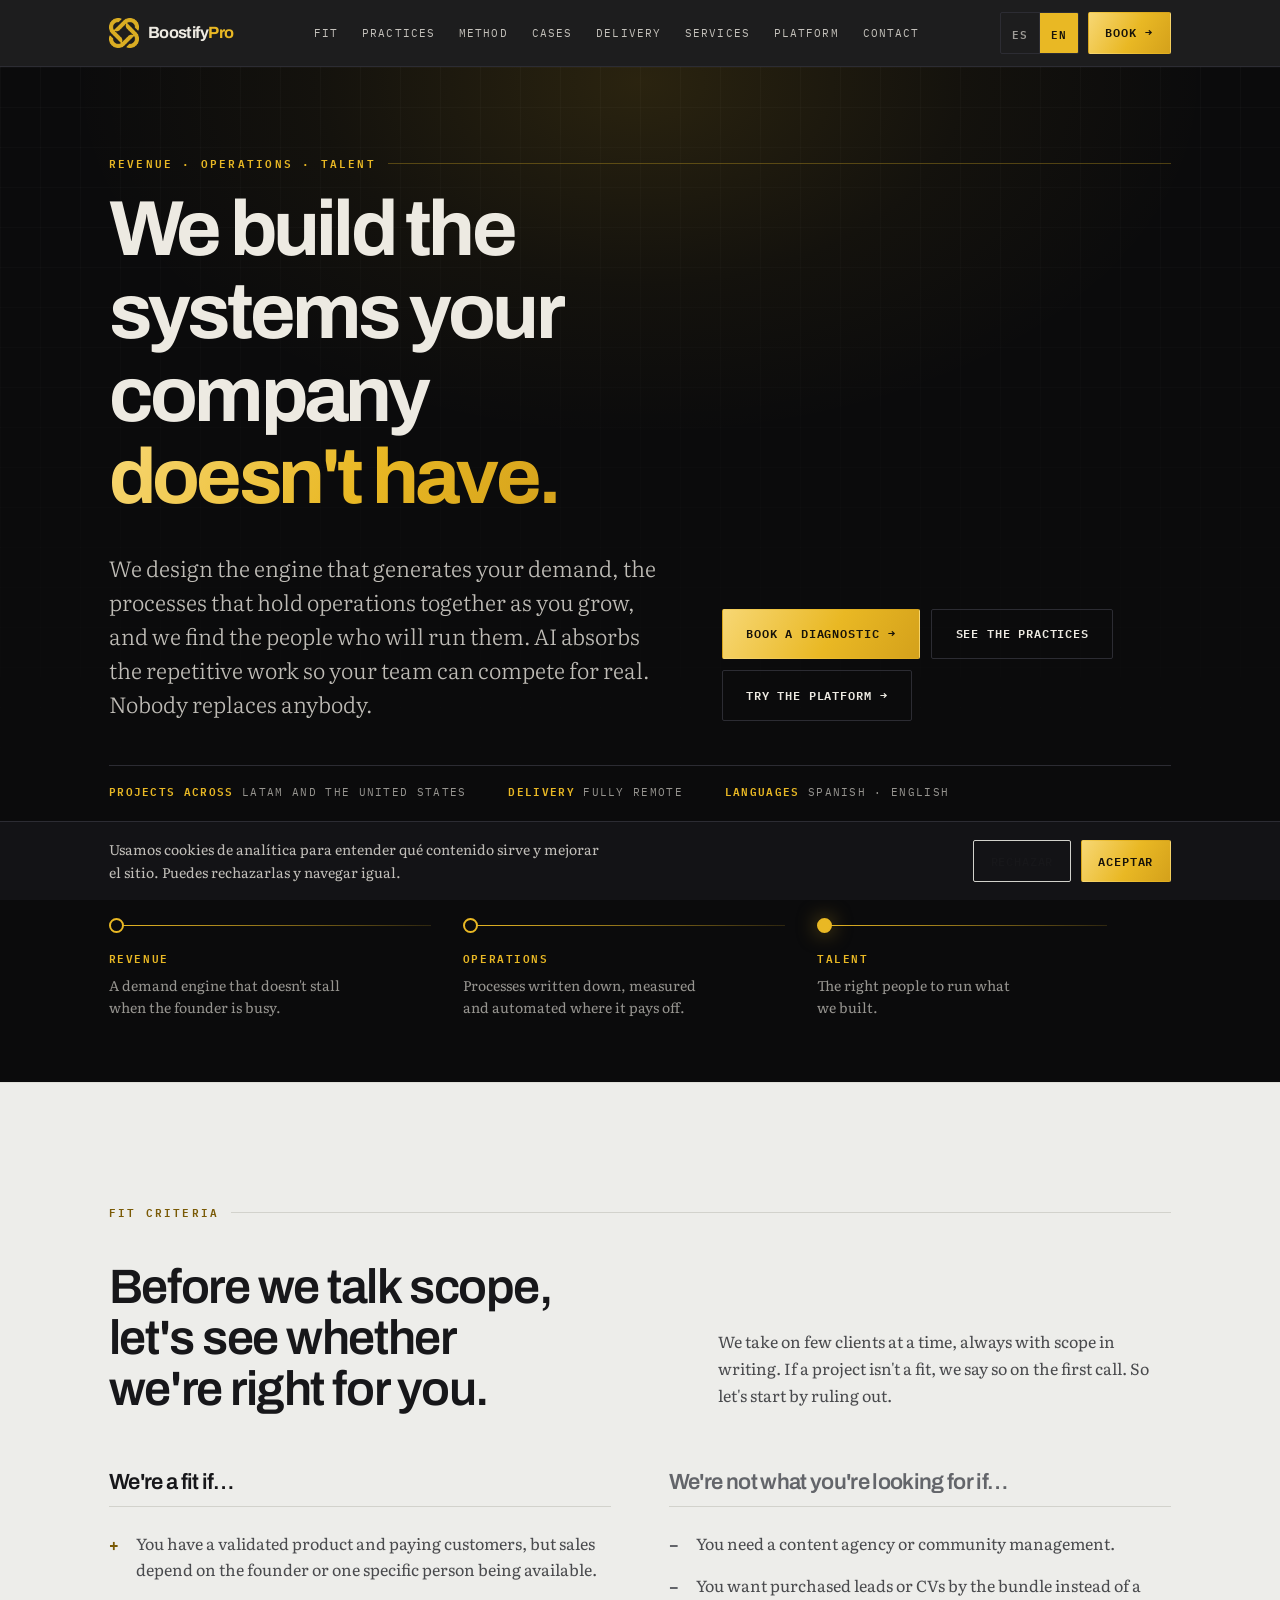
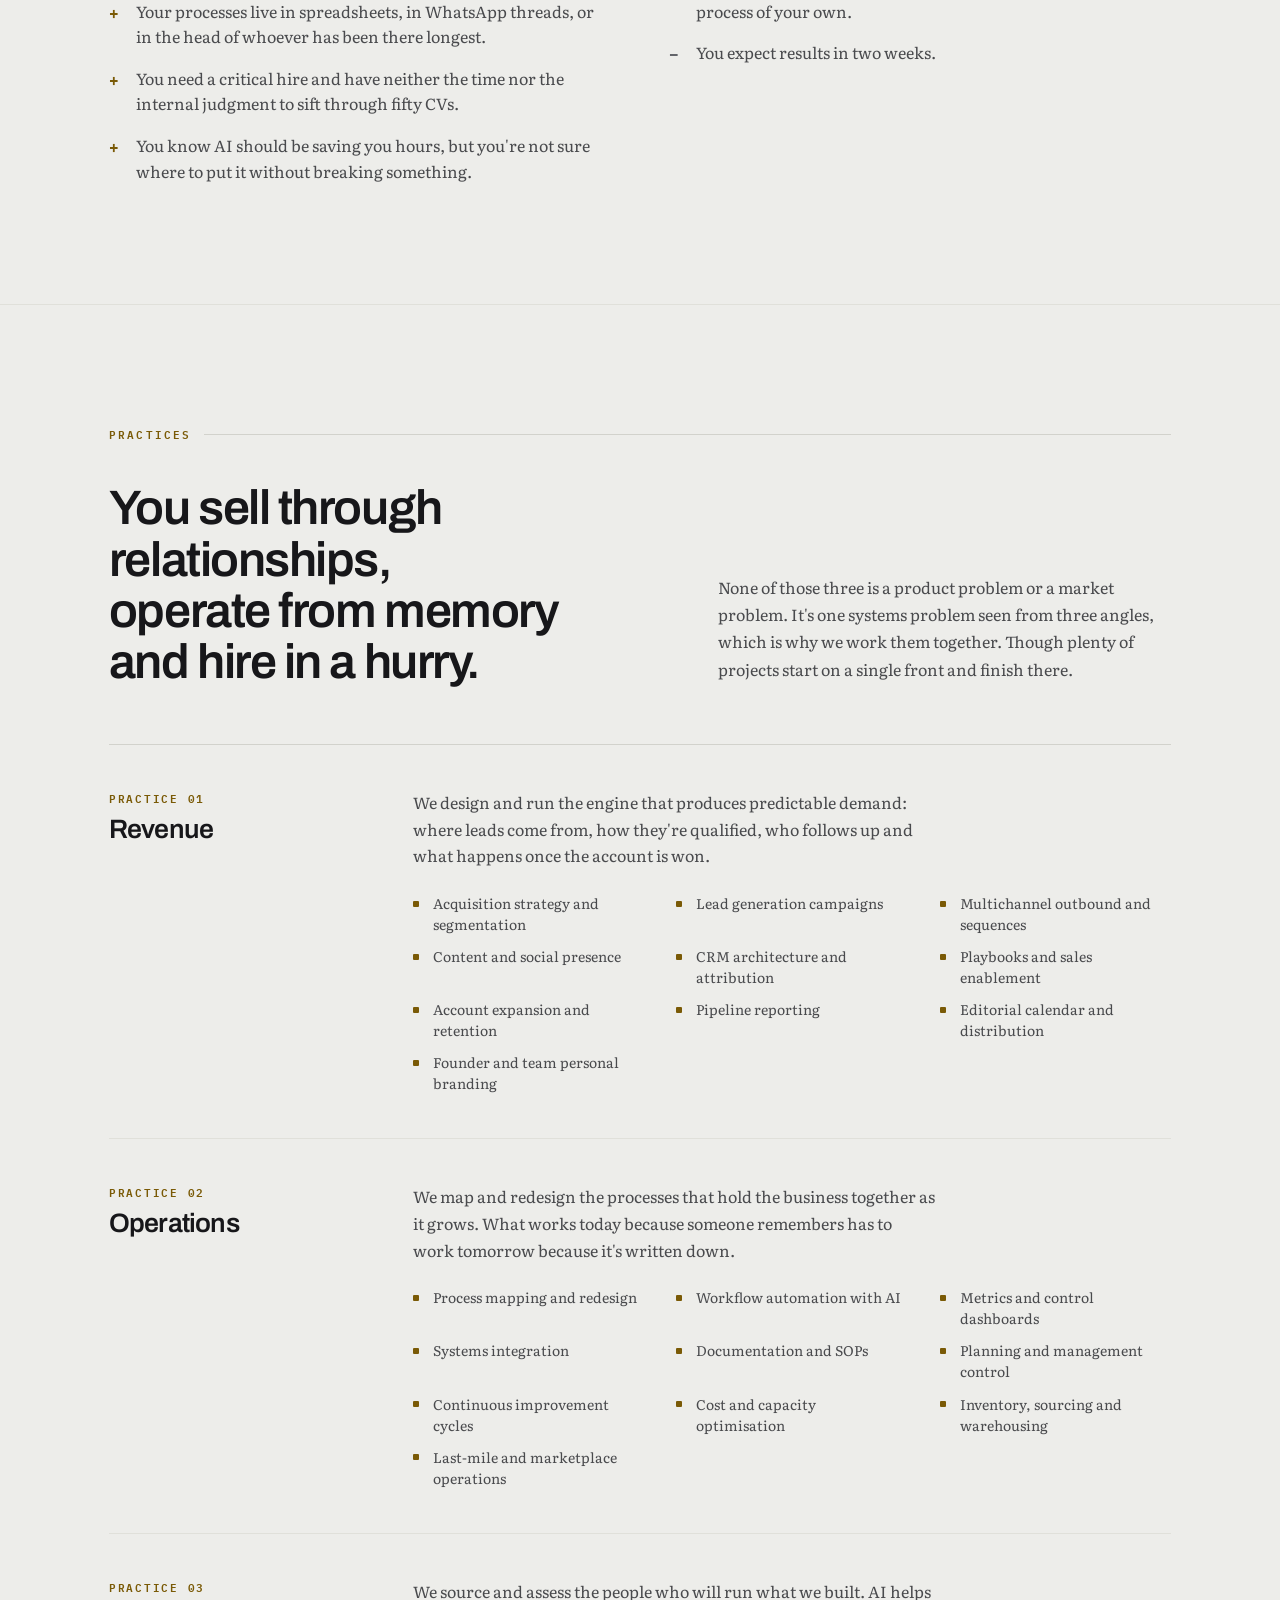
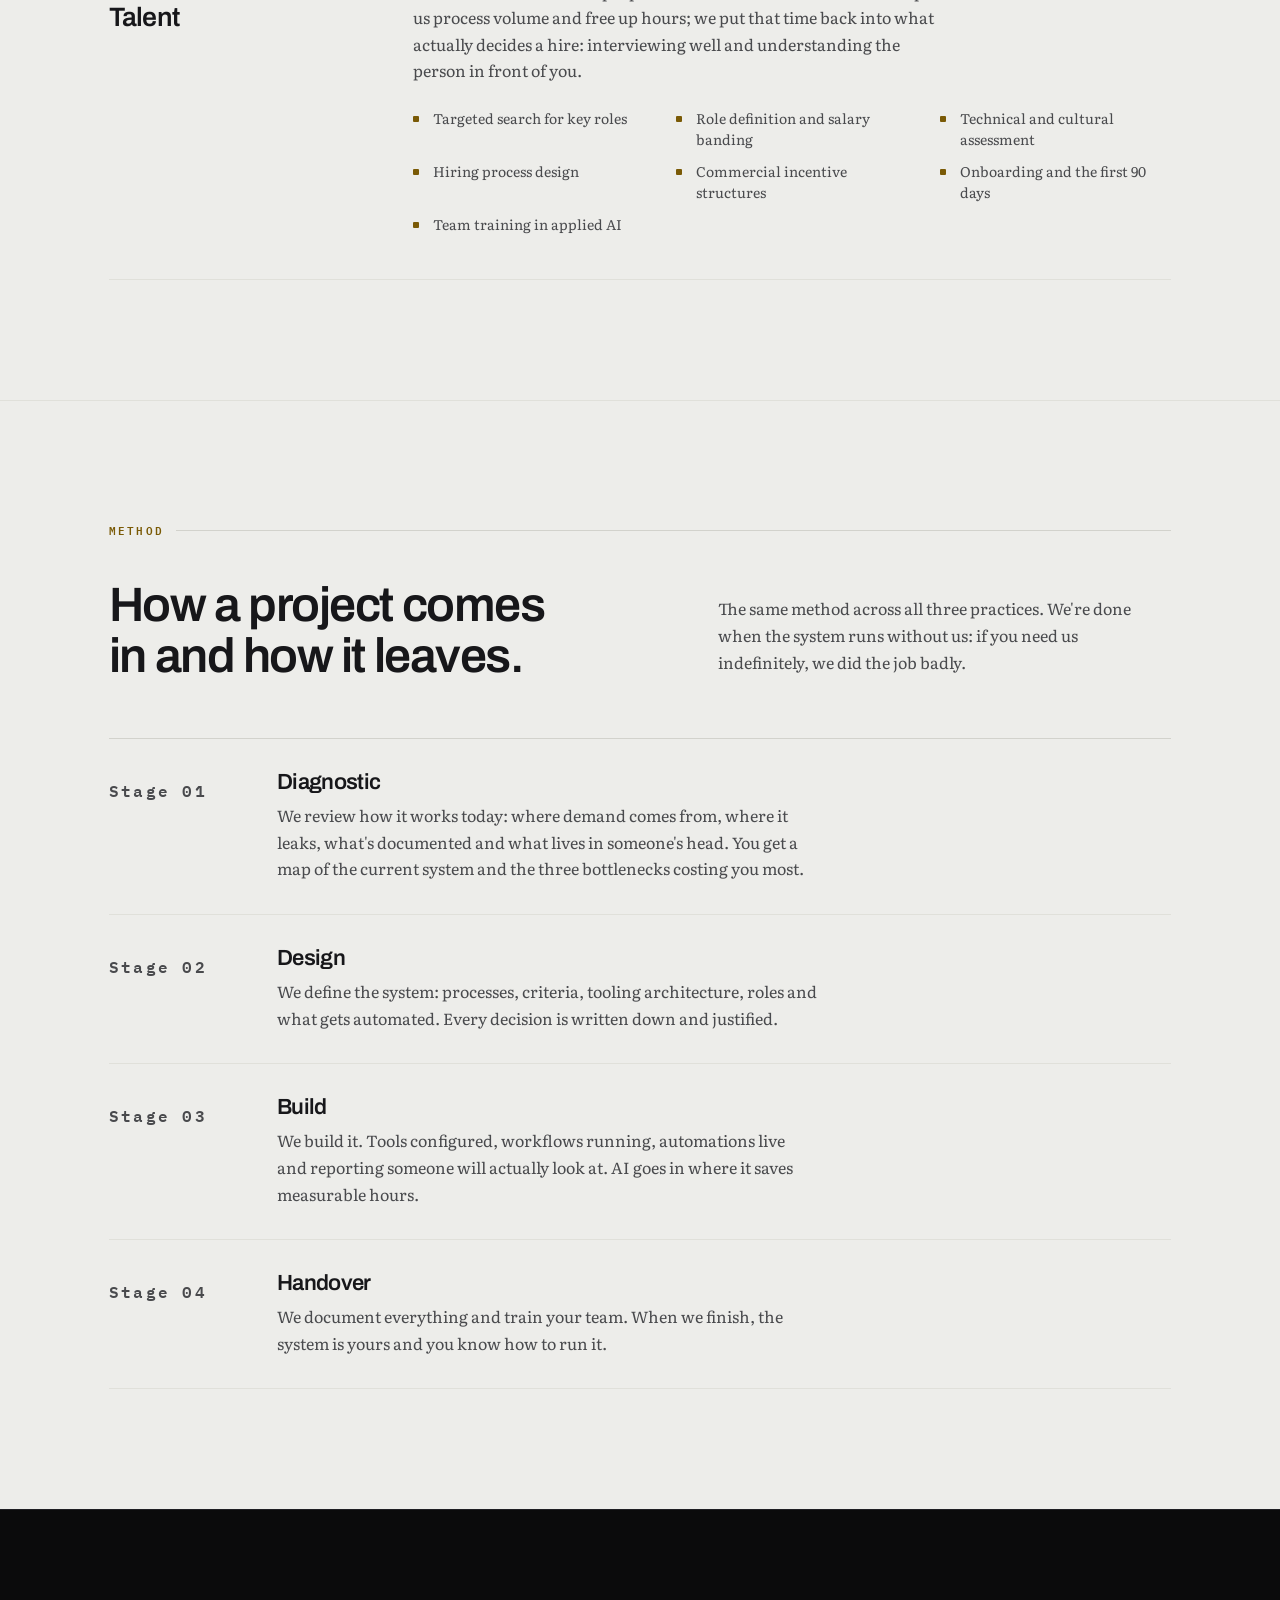
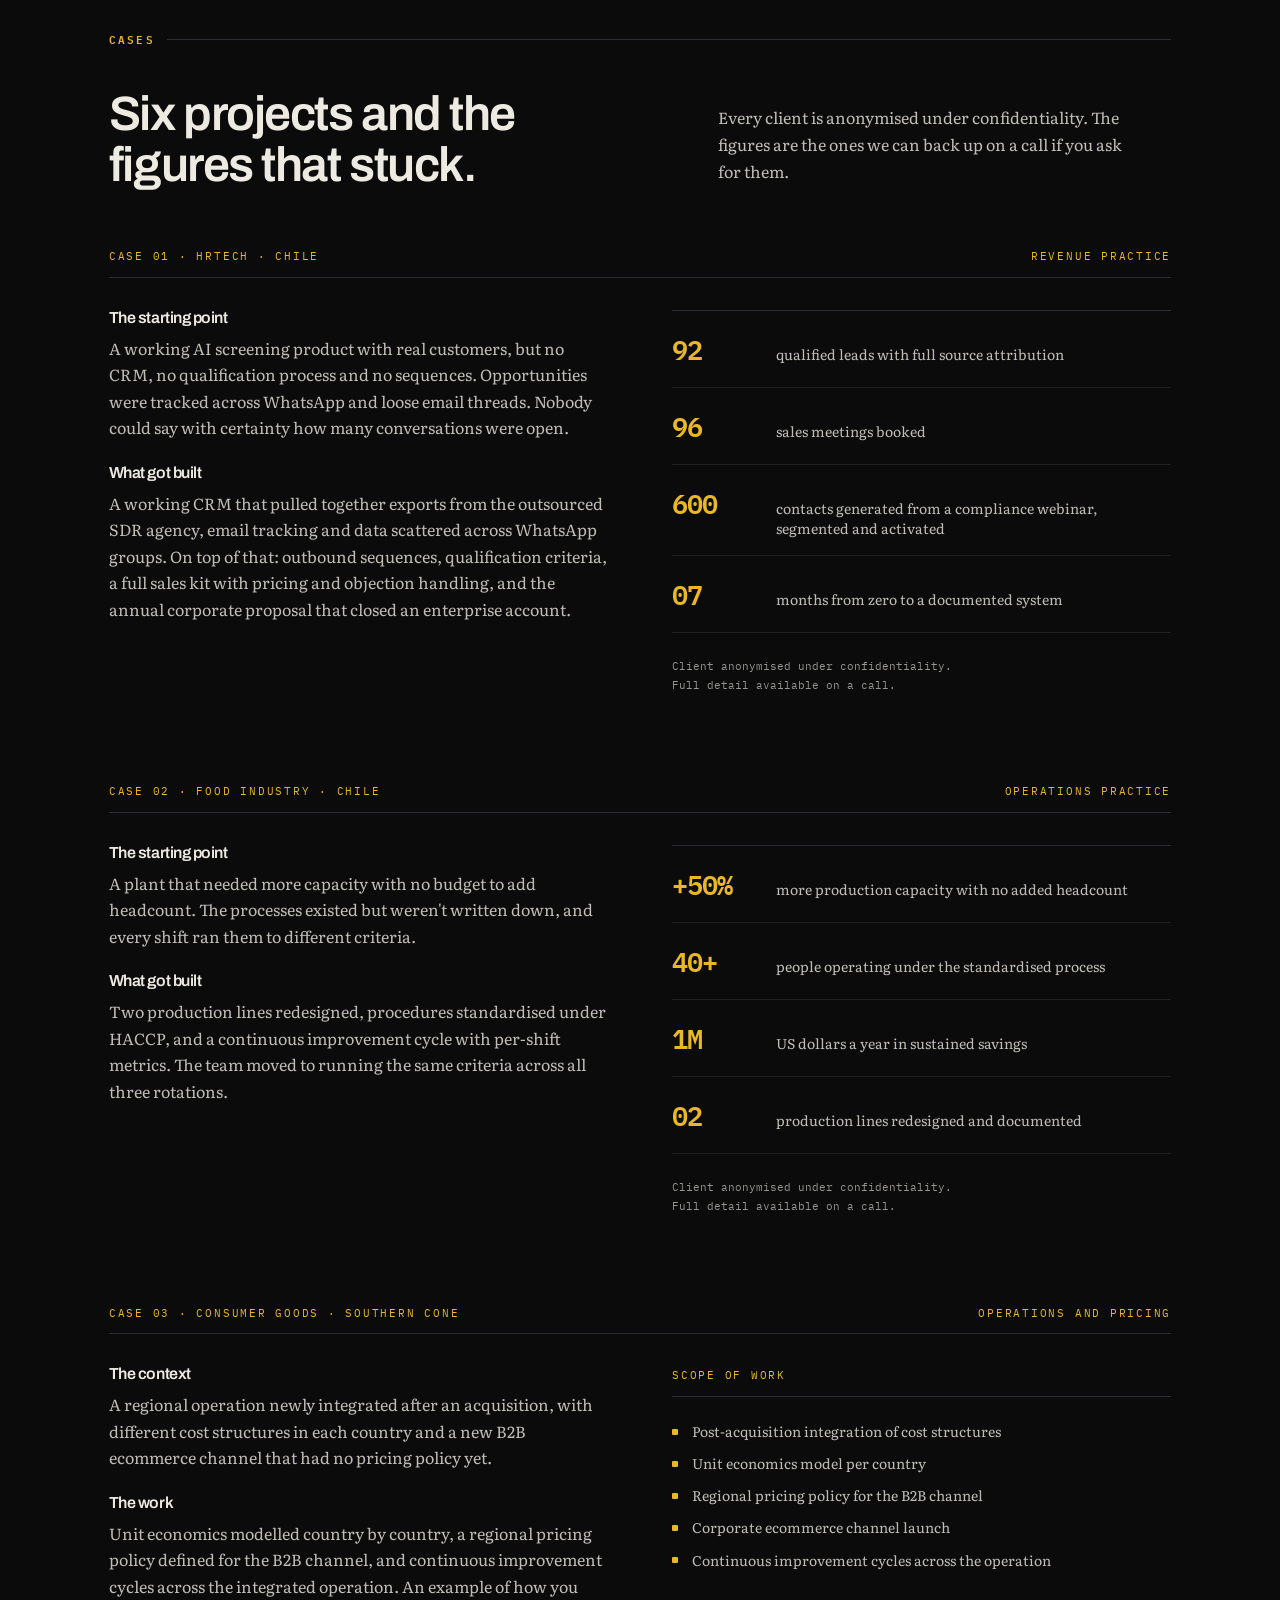
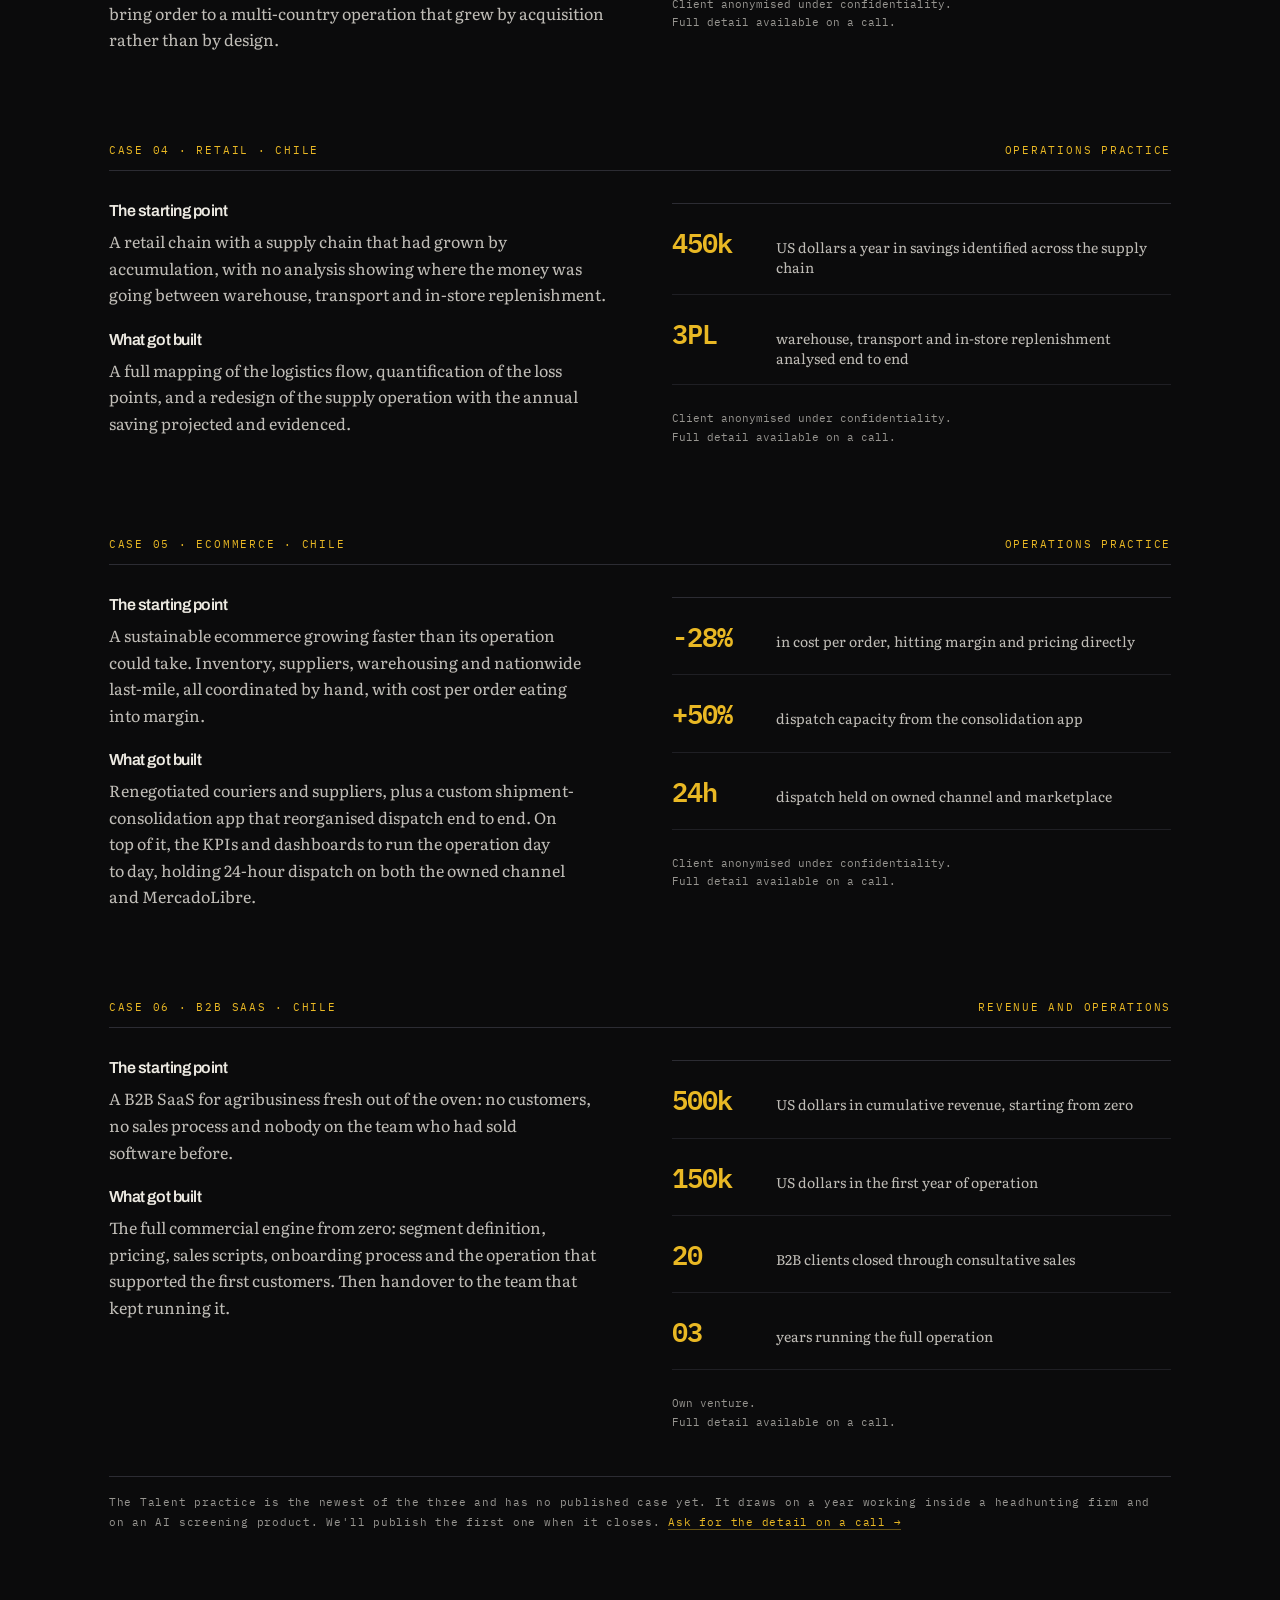
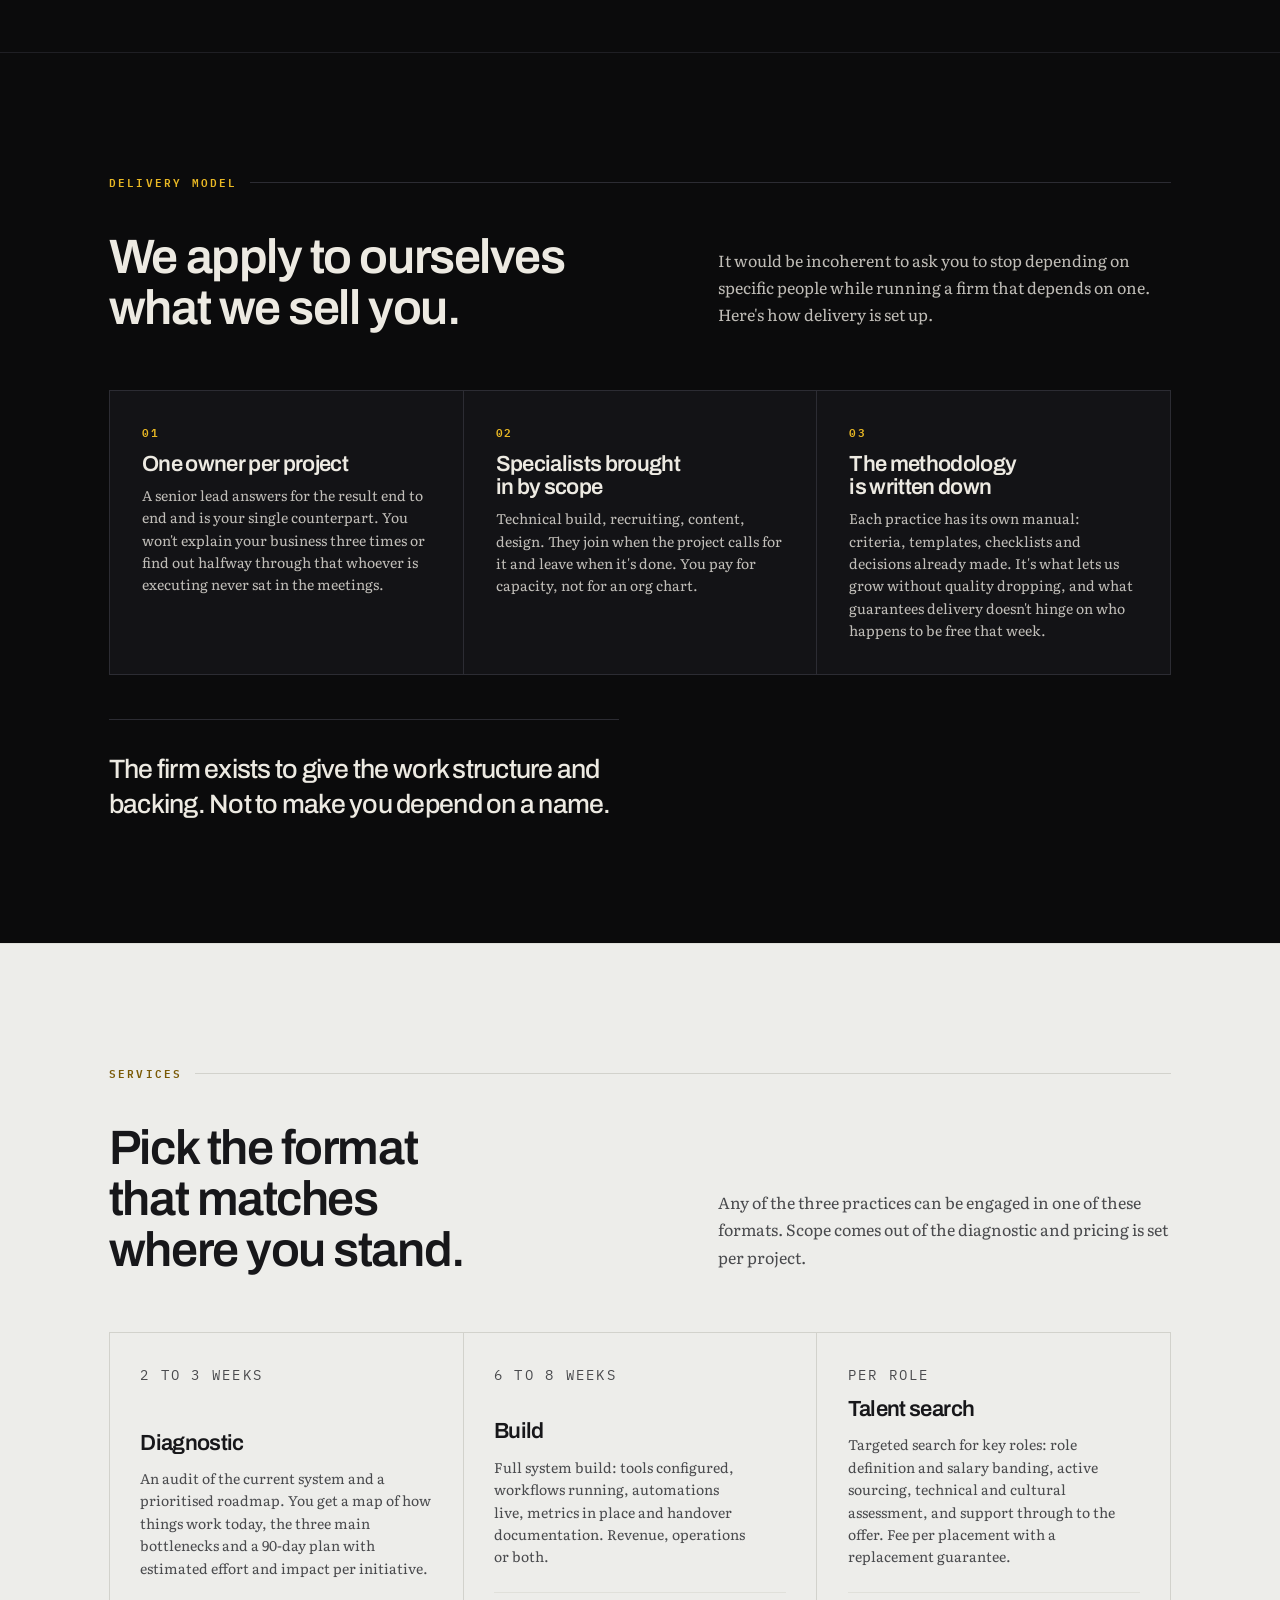
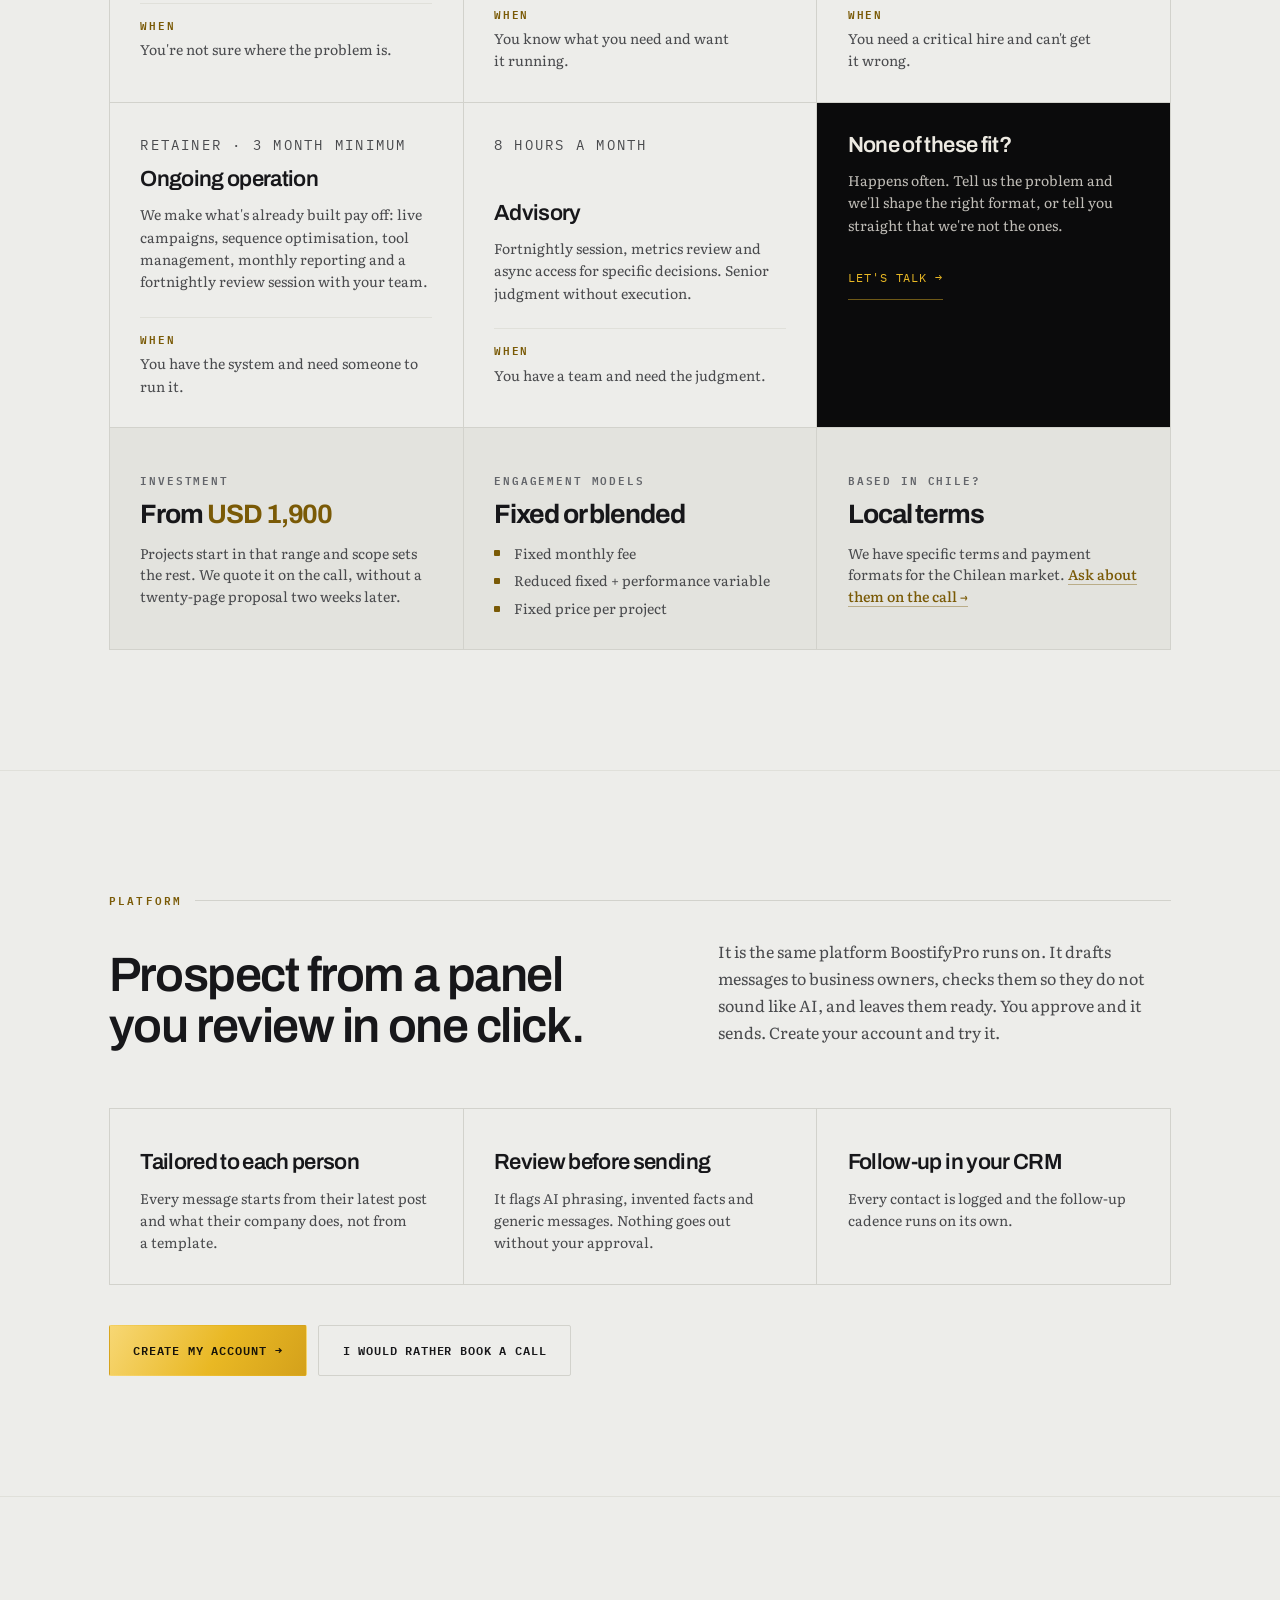
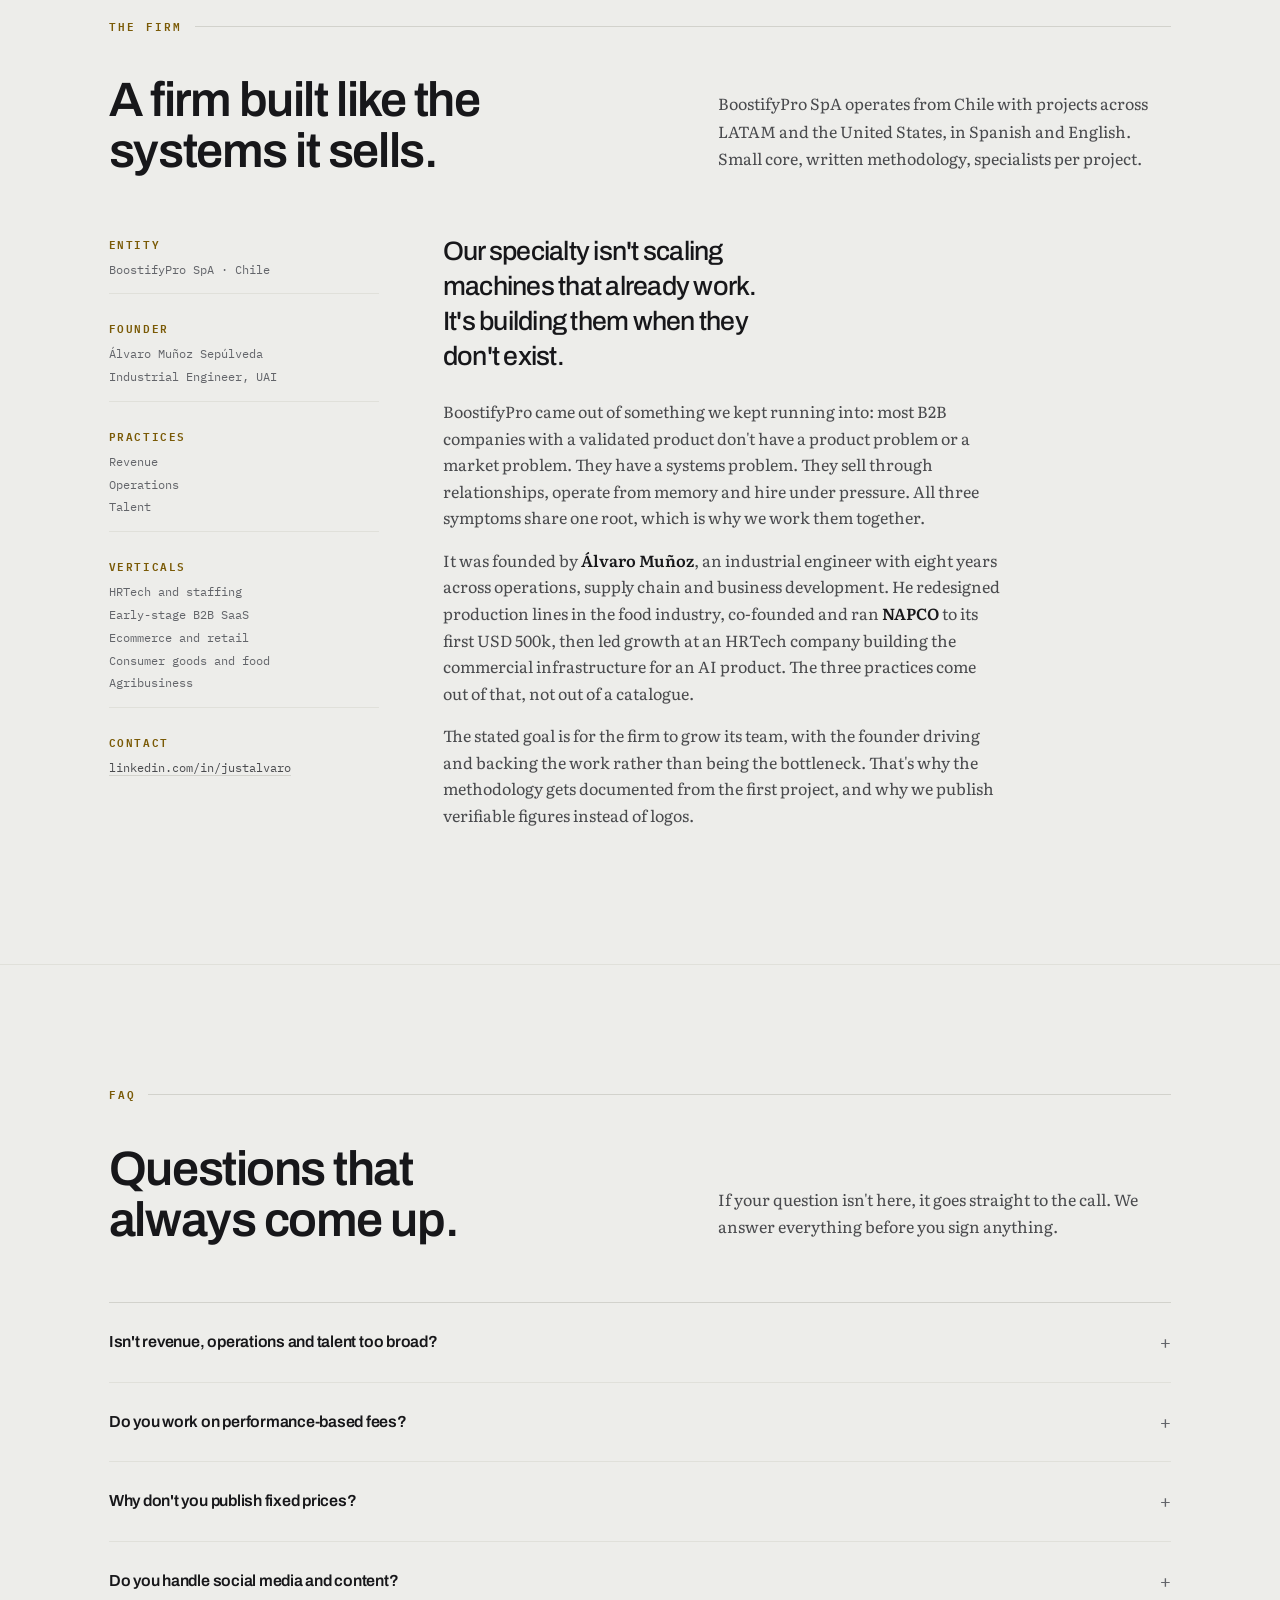
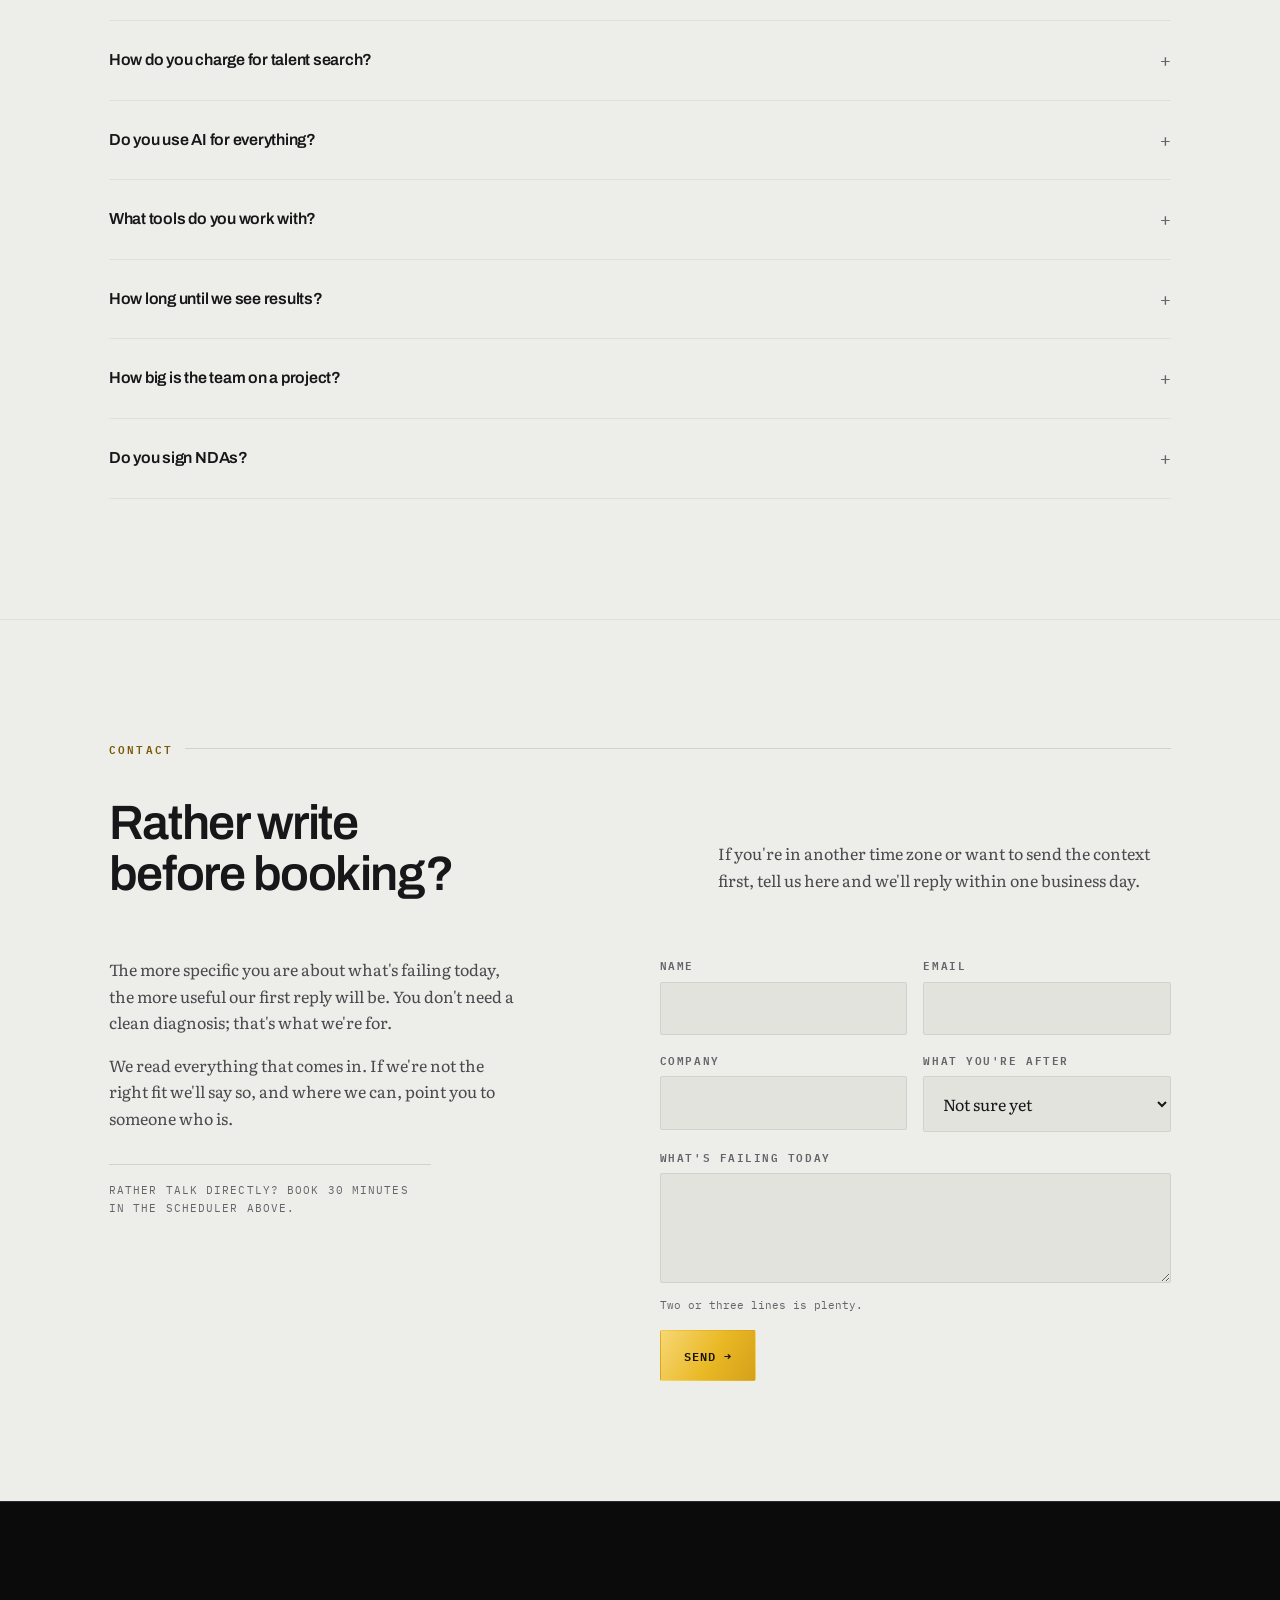
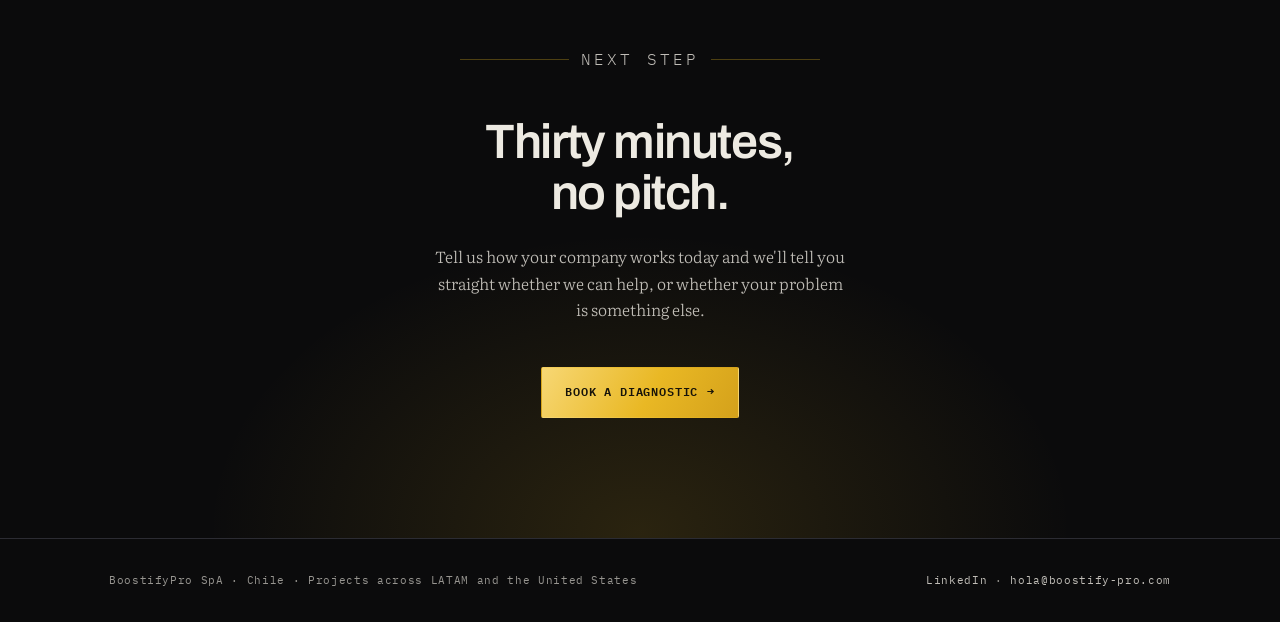
==== commit e02ae5b3: "Agrega seccion Plataforma y botones hacia app.boostify-pro.com (ES/EN) Co-Authored-By: Claude Sonnet" ====
--- a/LandingPage/index.html
+++ b/LandingPage/index.html
@@ -3,21 +3,25 @@
 <head>
 <meta charset="UTF-8">
 <meta name="viewport" content="width=device-width, initial-scale=1.0">
-<title>BoostifyPro — Sistemas comerciales, operativos y de talento para empresas B2B</title>
-<meta name="description" content="Consultora que construye los sistemas que tu empresa no tiene: motor comercial, procesos de operación y el equipo que los sostiene. Proyectos en LATAM y Estados Unidos.">
+<title>Consultoría comercial, operaciones y talento B2B con IA | BoostifyPro</title>
+<meta name="description" content="Consultora B2B que construye tu motor comercial, automatiza operaciones con IA y arma el equipo que lo sostiene. Proyectos en Chile, LATAM y EE.UU.">
+<meta name="robots" content="index,follow,max-image-preview:large,max-snippet:-1">
 <meta name="theme-color" content="#0B0B0C">
 <link rel="canonical" href="https://www.boostify-pro.com/">
-<link rel="alternate" hreflang="es" href="https://www.boostify-pro.com/?lang=es">
-<link rel="alternate" hreflang="en" href="https://www.boostify-pro.com/?lang=en">
+<link rel="alternate" hreflang="es" href="https://www.boostify-pro.com/">
 <link rel="alternate" hreflang="x-default" href="https://www.boostify-pro.com/">
+<meta property="og:site_name" content="BoostifyPro">
 <meta property="og:title" content="BoostifyPro — Construimos los sistemas que tu empresa no tiene">
-<meta property="og:description" content="Comercial, operaciones y talento. Proyectos en LATAM y Estados Unidos.">
+<meta property="og:description" content="Motor comercial, operaciones y talento para empresas B2B. Proyectos en LATAM y Estados Unidos.">
 <meta property="og:type" content="website">
 <meta property="og:url" content="https://www.boostify-pro.com/">
 <meta property="og:image" content="https://www.boostify-pro.com/og.png">
 <meta property="og:locale" content="es_CL">
 <meta property="og:locale:alternate" content="en_US">
 <meta name="twitter:card" content="summary_large_image">
+<meta name="twitter:title" content="BoostifyPro — Construimos los sistemas que tu empresa no tiene">
+<meta name="twitter:description" content="Motor comercial, operaciones y talento para empresas B2B. Proyectos en LATAM y Estados Unidos.">
+<meta name="twitter:image" content="https://www.boostify-pro.com/og.png">
 <link rel="icon" type="image/png" href="[data-uri]">
 <script>document.documentElement.className=document.documentElement.className.replace('no-js','js');</script>
 <link rel="preconnect" href="https://fonts.googleapis.com">
@@ -345,6 +349,7 @@
       <a href="#casos" data-i18n="nav.cas">Casos</a>
       <a href="#entrega" data-i18n="nav.ent">Entrega</a>
       <a href="#servicios" data-i18n="nav.srv">Servicios</a>
+      <a href="#plataforma" data-i18n="nav.plat">Plataforma</a>
       <a href="#contacto" data-i18n="nav.con">Contacto</a>
     </div>
     <div class="nav-end">
@@ -364,6 +369,7 @@
       <li><a href="#casos" data-i18n="nav.cas">Casos</a></li>
       <li><a href="#entrega" data-i18n="nav.ent">Modelo de entrega</a></li>
       <li><a href="#servicios" data-i18n="nav.srv">Servicios</a></li>
+      <li><a href="#plataforma" data-i18n="nav.plat">Plataforma</a></li>
       <li><a href="#consultora" data-i18n="nav.firm">La consultora</a></li>
       <li><a href="#contacto" data-i18n="nav.con">Contacto</a></li>
       <li><a href="https://calendly.com/boostifypro-clients/30min" data-i18n="nav.ctaLong">Agendar diagnóstico →</a></li>
@@ -384,6 +390,7 @@
       <div class="hero-cta">
         <a href="https://calendly.com/boostifypro-clients/30min" class="btn" data-i18n="hero.cta1">Agendar diagnóstico<span class="arw" aria-hidden="true">→</span></a>
         <a href="#practicas" class="btn btn-ghost" data-i18n="hero.cta2">Ver las prácticas</a>
+        <a href="https://app.boostify-pro.com/app?utm_source=landing&amp;utm_medium=hero&amp;utm_campaign=registro" class="btn btn-ghost" data-cta="hero" data-i18n="hero.cta3">Probar la plataforma<span class="arw" aria-hidden="true">→</span></a>
       </div>
     </div>
     <p class="reach">
@@ -719,6 +726,28 @@
   </div>
 </section>
 
+<section class="sec" id="plataforma" aria-labelledby="h-plataforma">
+  <div class="wrap">
+    <div class="sec-head">
+      <p class="eyebrow rv" data-i18n="pl.eye">Plataforma</p>
+      <h2 class="sec-title rv" id="h-plataforma" data-i18n="pl.title">Prospecta con un panel que revisas en un clic.</h2>
+      <p class="lede rv" data-i18n="pl.lede">Es la misma plataforma con la que opera BoostifyPro. Redacta mensajes a dueños de negocio, los revisa para que no suenen a IA y te los deja listos. Tú apruebas y se envía. Crea tu cuenta y pruébala.</p>
+    </div>
+    <div class="prods">
+      <article class="prod rv"><h3 data-i18n="pl.t1">A medida de cada persona</h3>
+        <p data-i18n="pl.p1">Cada mensaje parte de su último post y de lo que hace su empresa, no de una plantilla.</p></article>
+      <article class="prod rv"><h3 data-i18n="pl.t2">Revisión antes de enviar</h3>
+        <p data-i18n="pl.p2">Detecta frases de IA, datos inventados y mensajes genéricos. Nada sale sin tu aprobación.</p></article>
+      <article class="prod rv"><h3 data-i18n="pl.t3">Seguimiento en tu CRM</h3>
+        <p data-i18n="pl.p3">Cada contacto queda registrado y la cadencia de seguimiento corre sola.</p></article>
+    </div>
+    <div class="hero-cta" style="margin-top:2.5rem">
+      <a href="https://app.boostify-pro.com/app?utm_source=landing&amp;utm_medium=seccion_plataforma&amp;utm_campaign=registro" class="btn" data-cta="seccion" data-i18n="pl.cta">Crear mi cuenta<span class="arw" aria-hidden="true">→</span></a>
+      <a href="https://calendly.com/boostifypro-clients/30min" class="btn btn-ghost" data-i18n="pl.cta2">Prefiero una llamada</a>
+    </div>
+  </div>
+</section>
+
 <section class="sec" id="consultora" aria-labelledby="h-consultora">
   <div class="wrap">
     <div class="sec-head">
@@ -895,6 +924,13 @@
 
 "nav.quien":"Fit","nav.prac":"Practices","nav.met":"Method","nav.cas":"Cases","nav.srv":"Services",
 "nav.firm":"The firm","nav.cta":"Book<span class='arw' aria-hidden='true'>→</span>","nav.ctaLong":"Book a diagnostic →",
+"nav.plat":"Platform","hero.cta3":"Try the platform<span class='arw' aria-hidden='true'>→</span>",
+"pl.eye":"Platform","pl.title":"Prospect from a panel you review in one click.",
+"pl.lede":"It is the same platform BoostifyPro runs on. It drafts messages to business owners, checks them so they do not sound like AI, and leaves them ready. You approve and it sends. Create your account and try it.",
+"pl.t1":"Tailored to each person","pl.p1":"Every message starts from their latest post and what their company does, not from a template.",
+"pl.t2":"Review before sending","pl.p2":"It flags AI phrasing, invented facts and generic messages. Nothing goes out without your approval.",
+"pl.t3":"Follow-up in your CRM","pl.p3":"Every contact is logged and the follow-up cadence runs on its own.",
+"pl.cta":"Create my account<span class='arw' aria-hidden='true'>→</span>","pl.cta2":"I would rather book a call",
 "hero.eyebrow":"Revenue · Operations · Talent",
 "hero.h1":"We build the systems your company <i>doesn't have.</i>",
 "hero.sub":"We design the engine that generates your demand, the processes that hold operations together as you grow, and we find the people who will run them. AI absorbs the repetitive work so your team can compete for real. Nobody replaces anybody.",
@@ -1232,6 +1268,9 @@
 
 /* ── Eventos de comportamiento ── */
 (function(){
+  document.querySelectorAll('[data-cta]').forEach(function(a){
+    a.addEventListener('click',function(){window.track('cta_plataforma',{ubicacion:a.dataset.cta})});
+  });
   document.querySelectorAll('details summary').forEach(function(s){
     s.addEventListener('click',function(){
       if(!s.parentElement.open) window.track('faq_abierta',{pregunta:s.innerText.slice(0,60)});
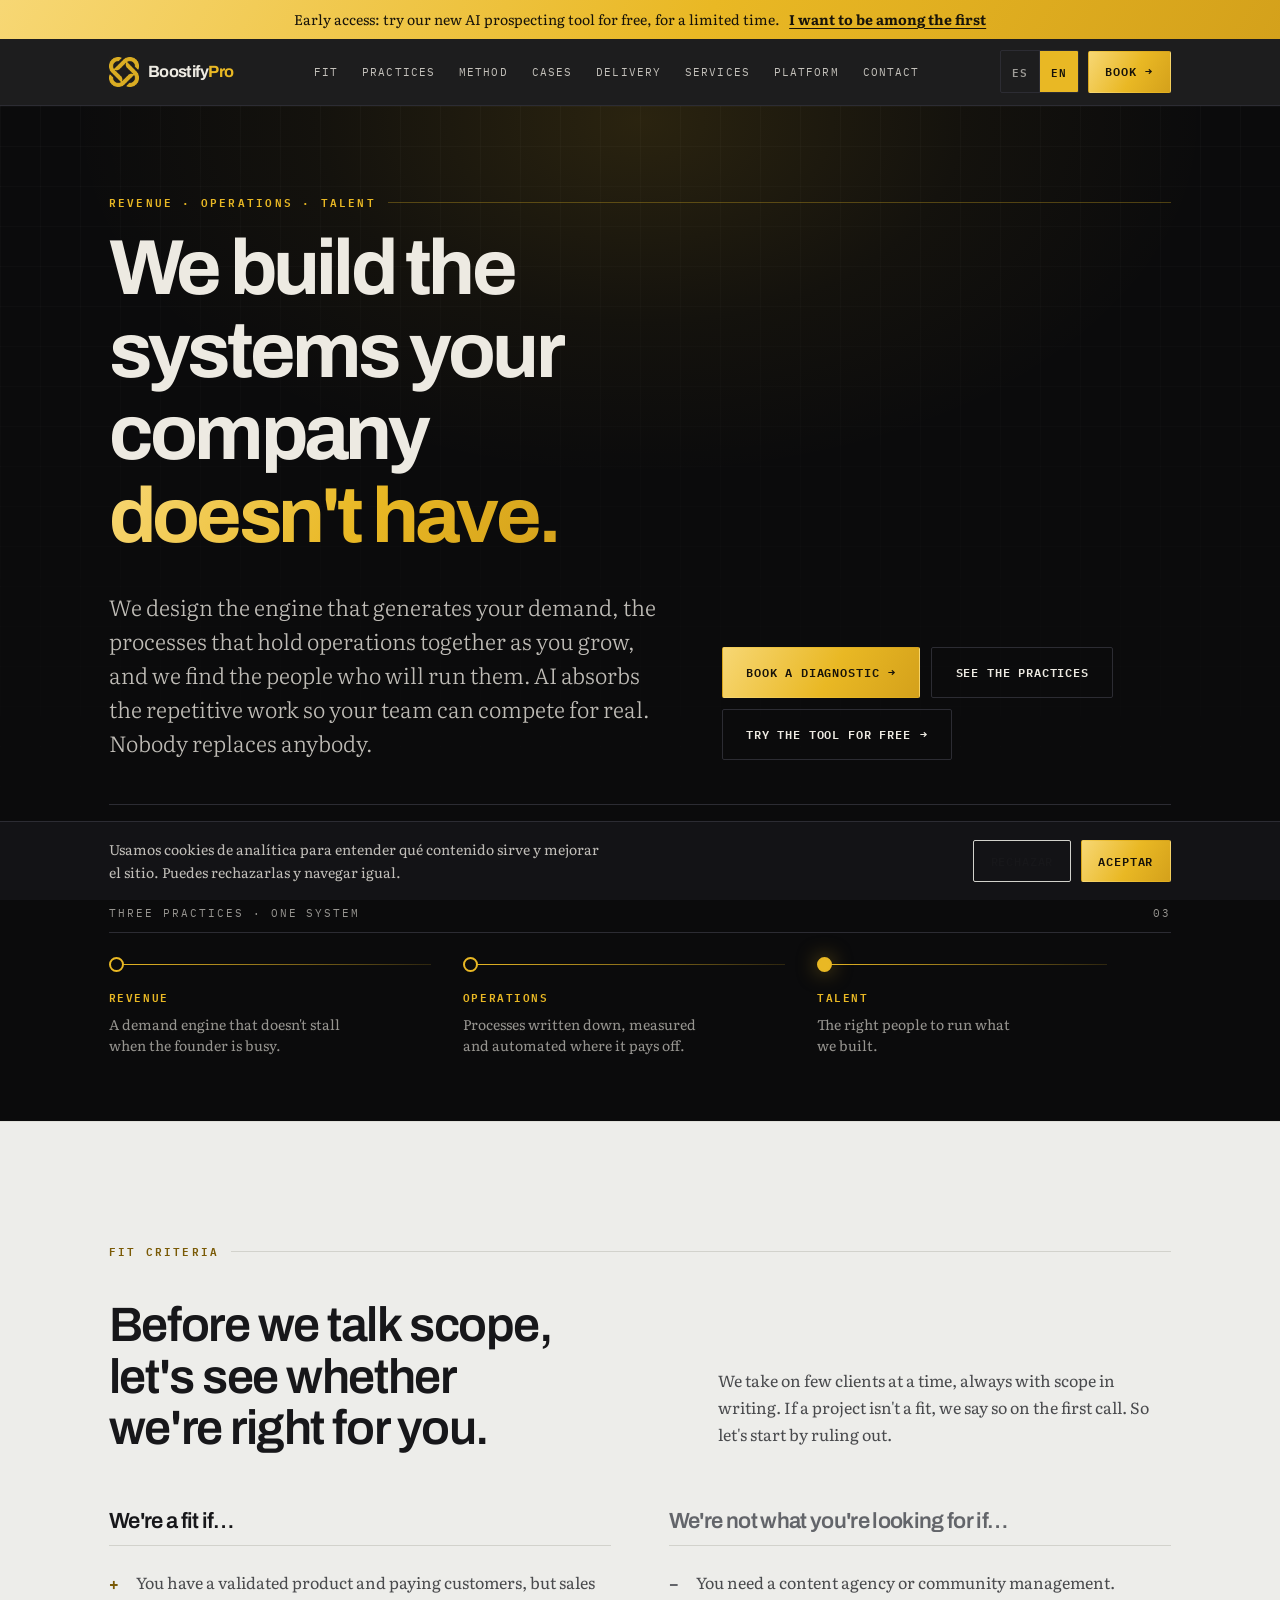
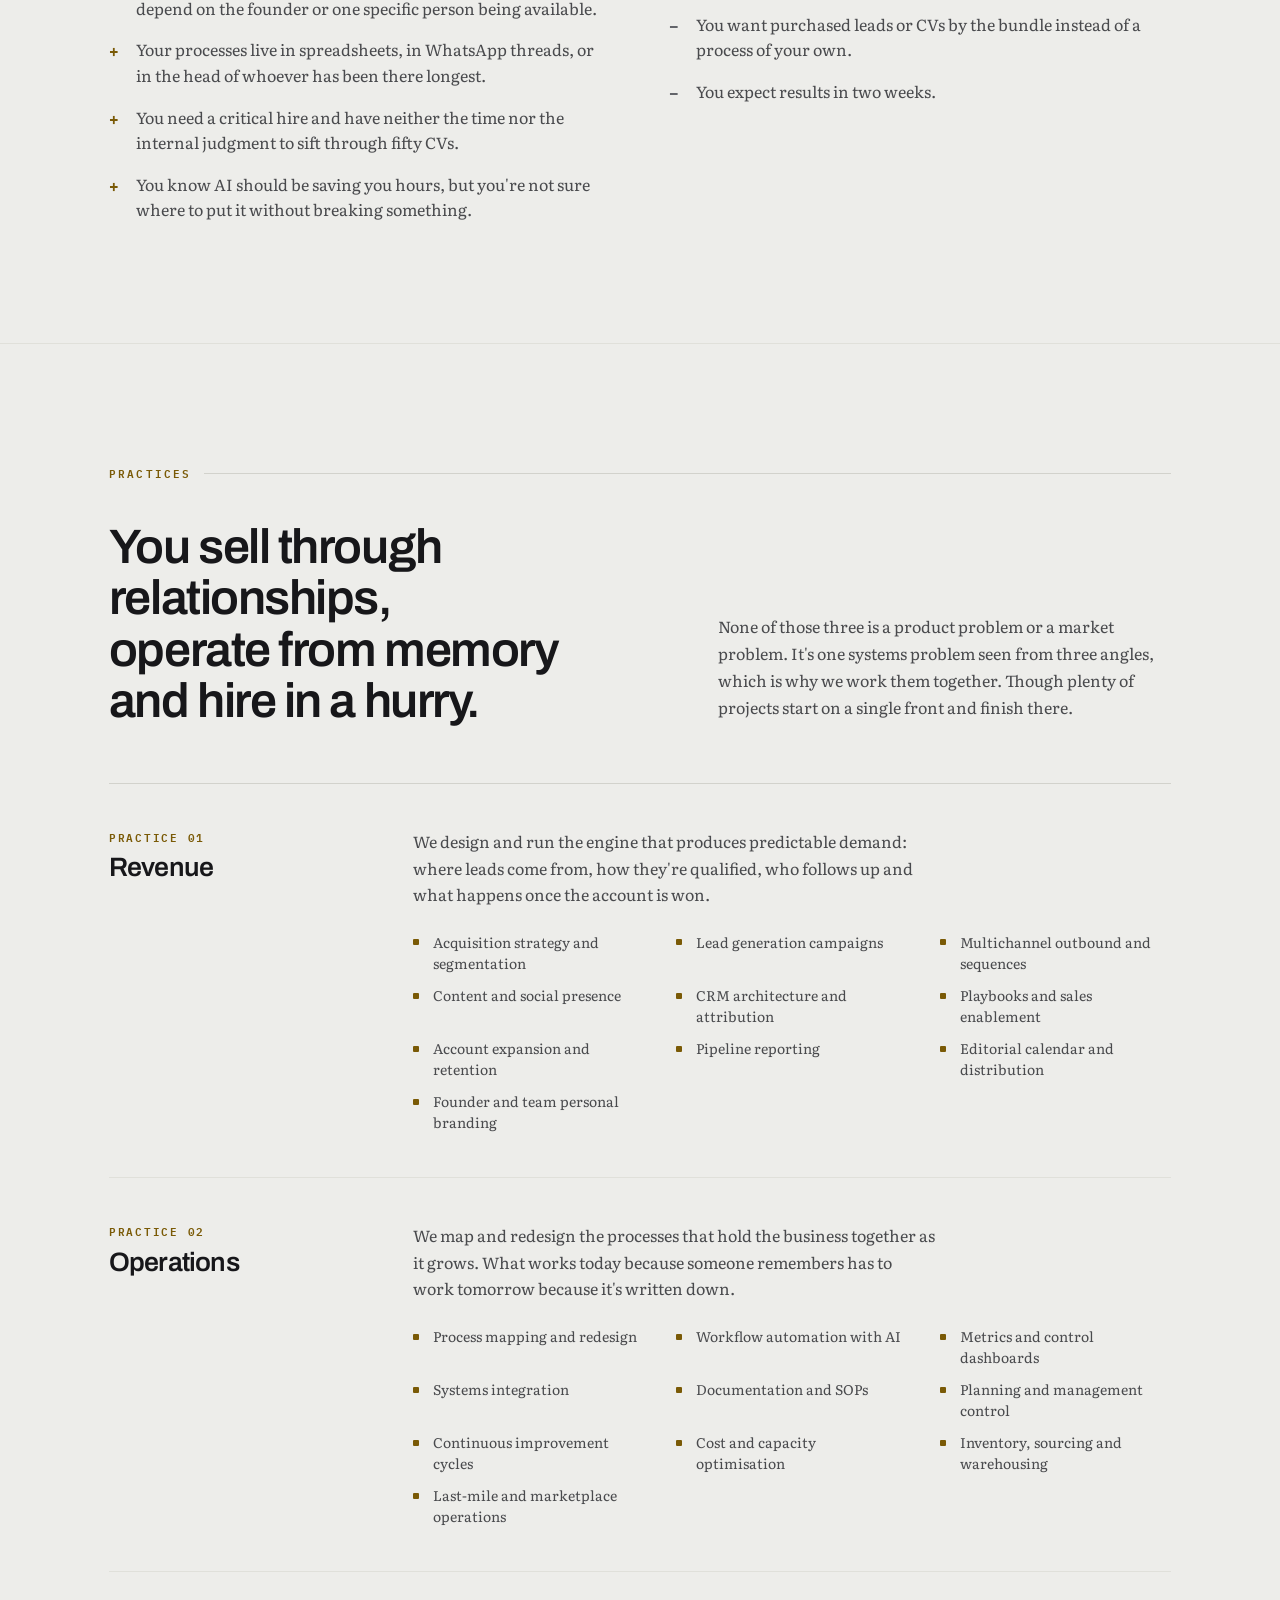
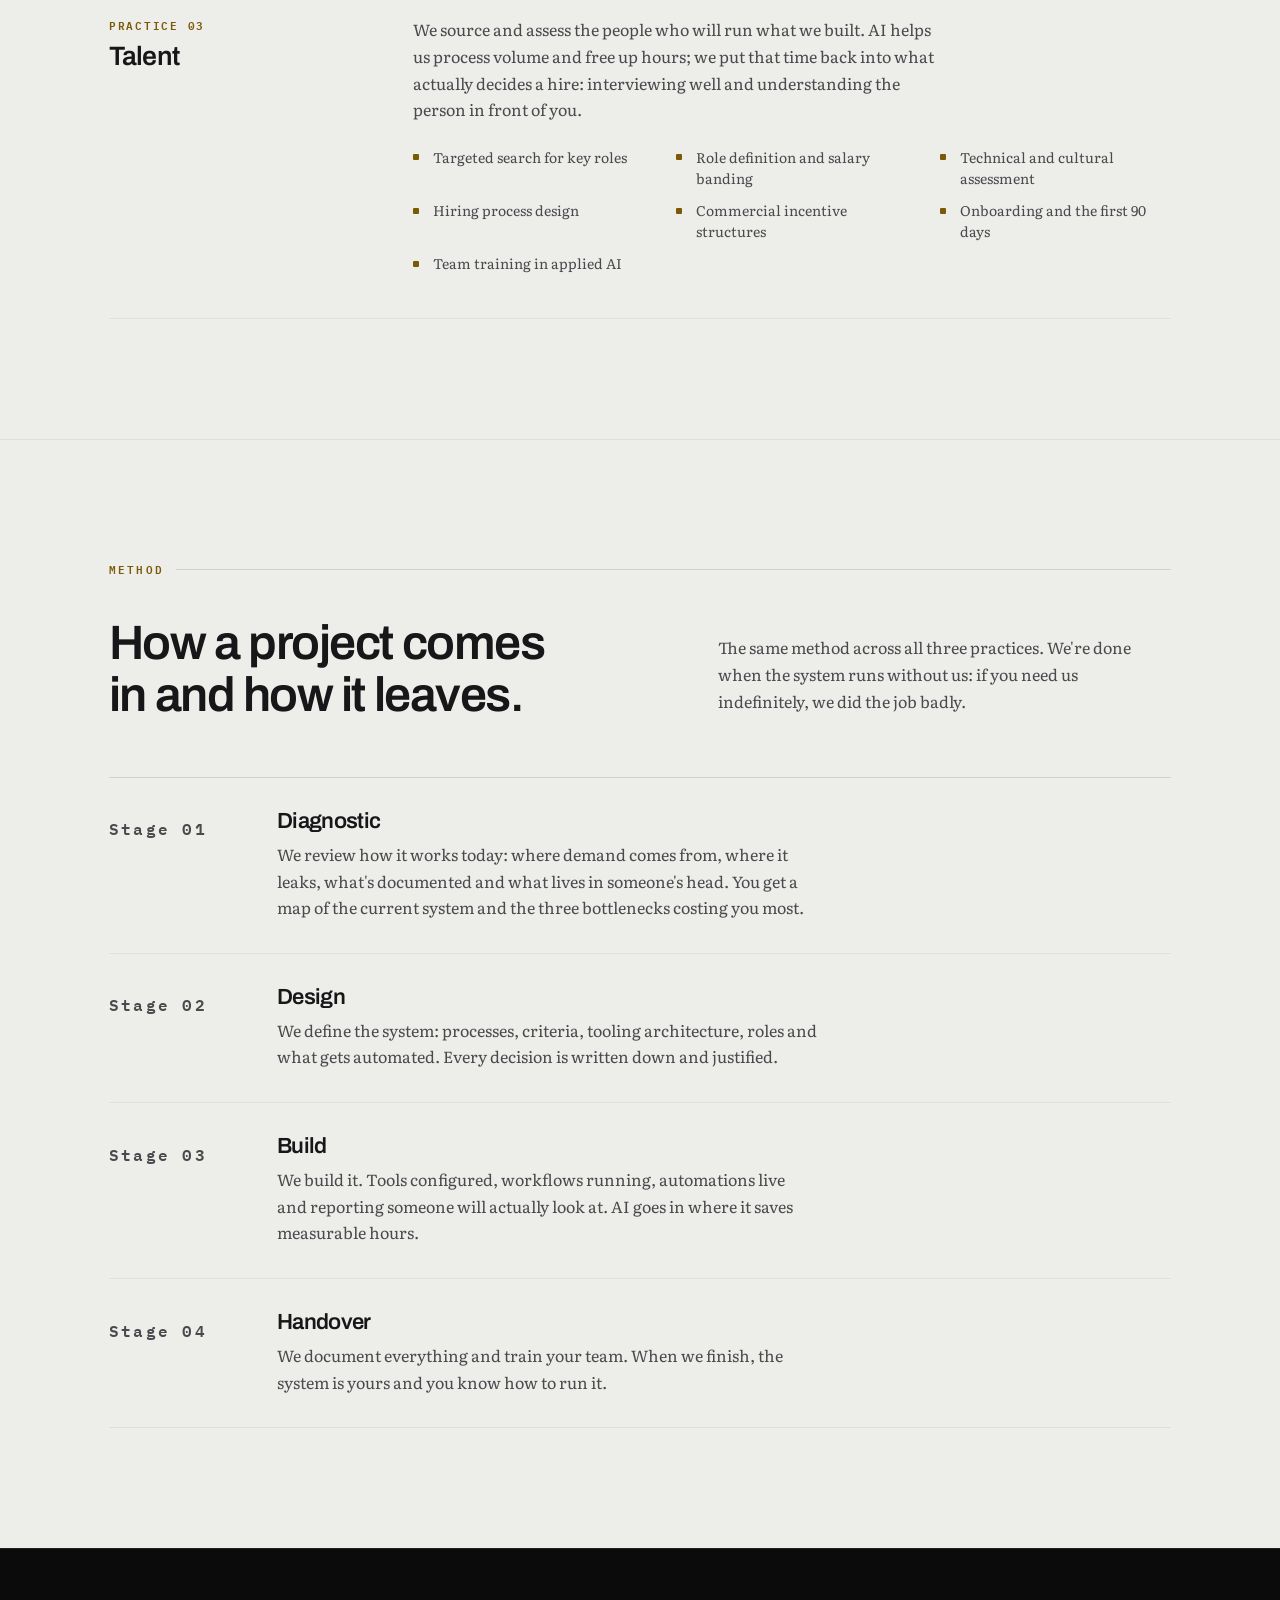
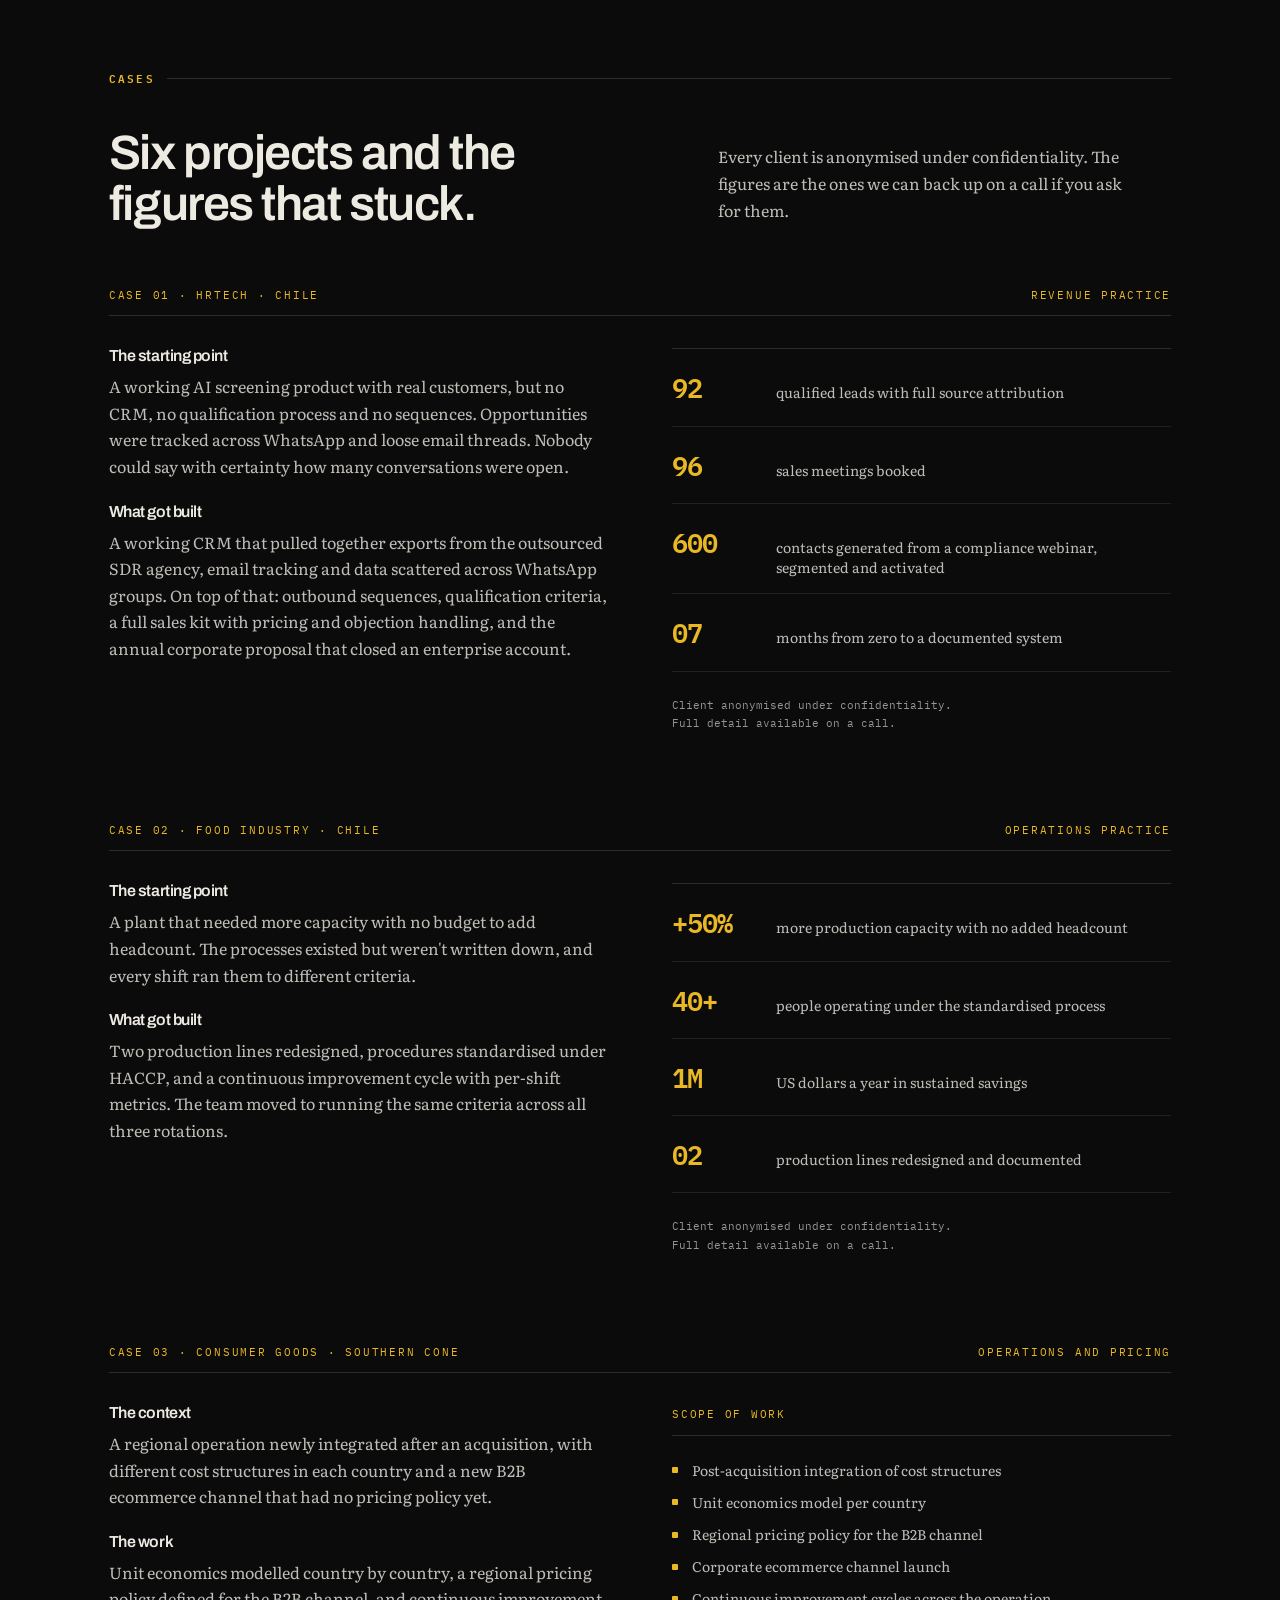
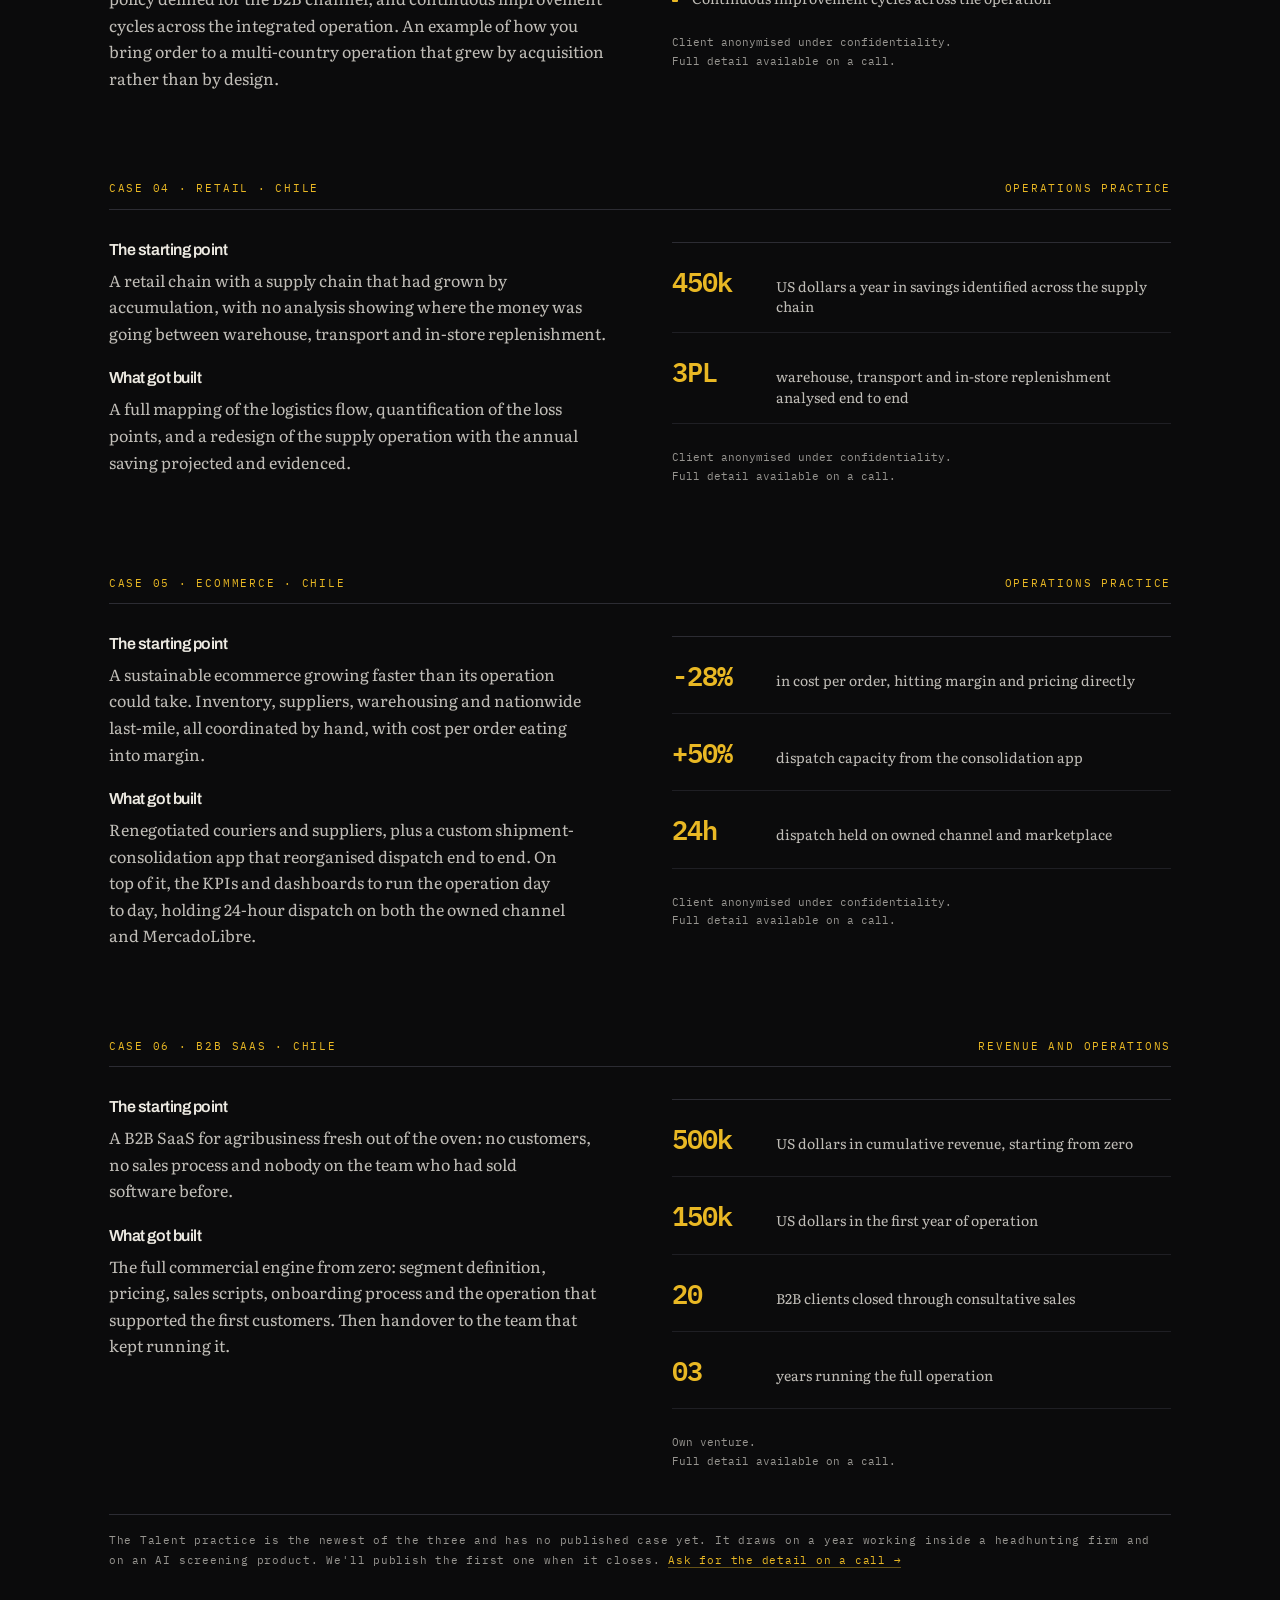
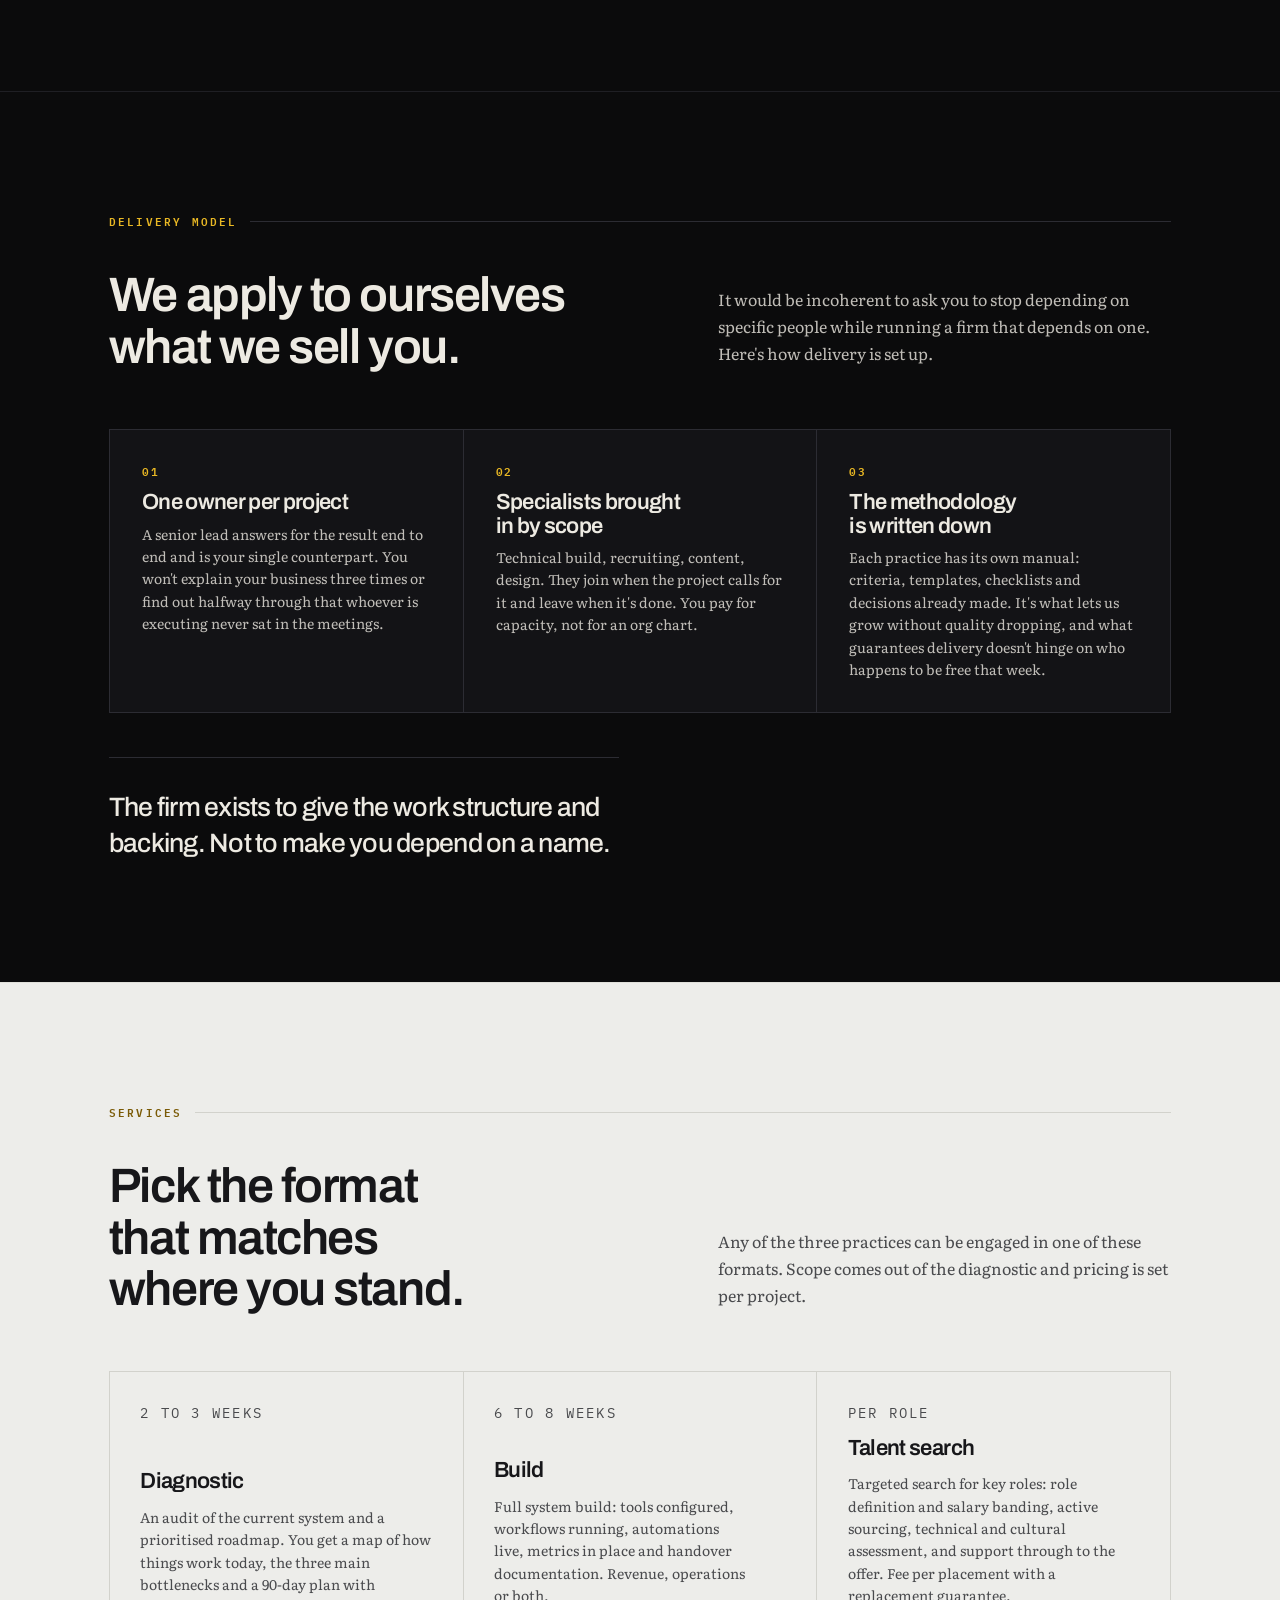
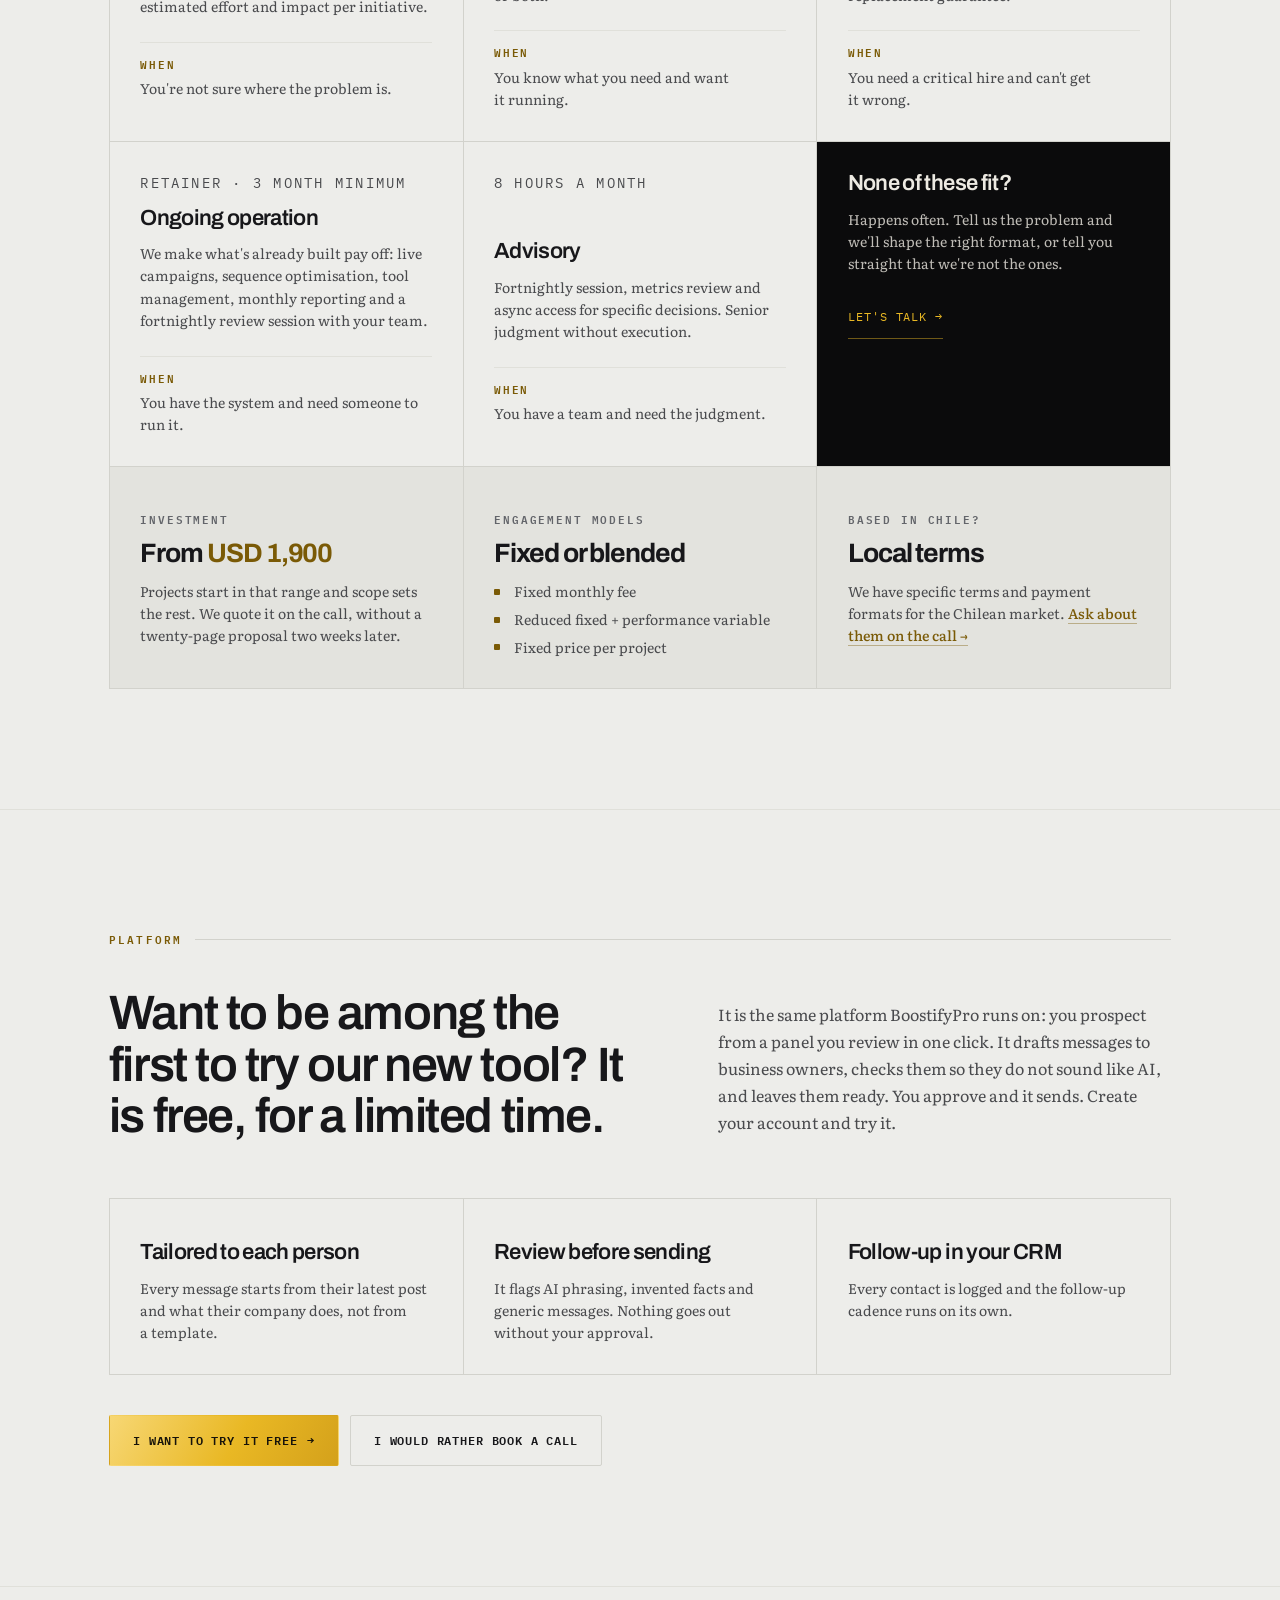
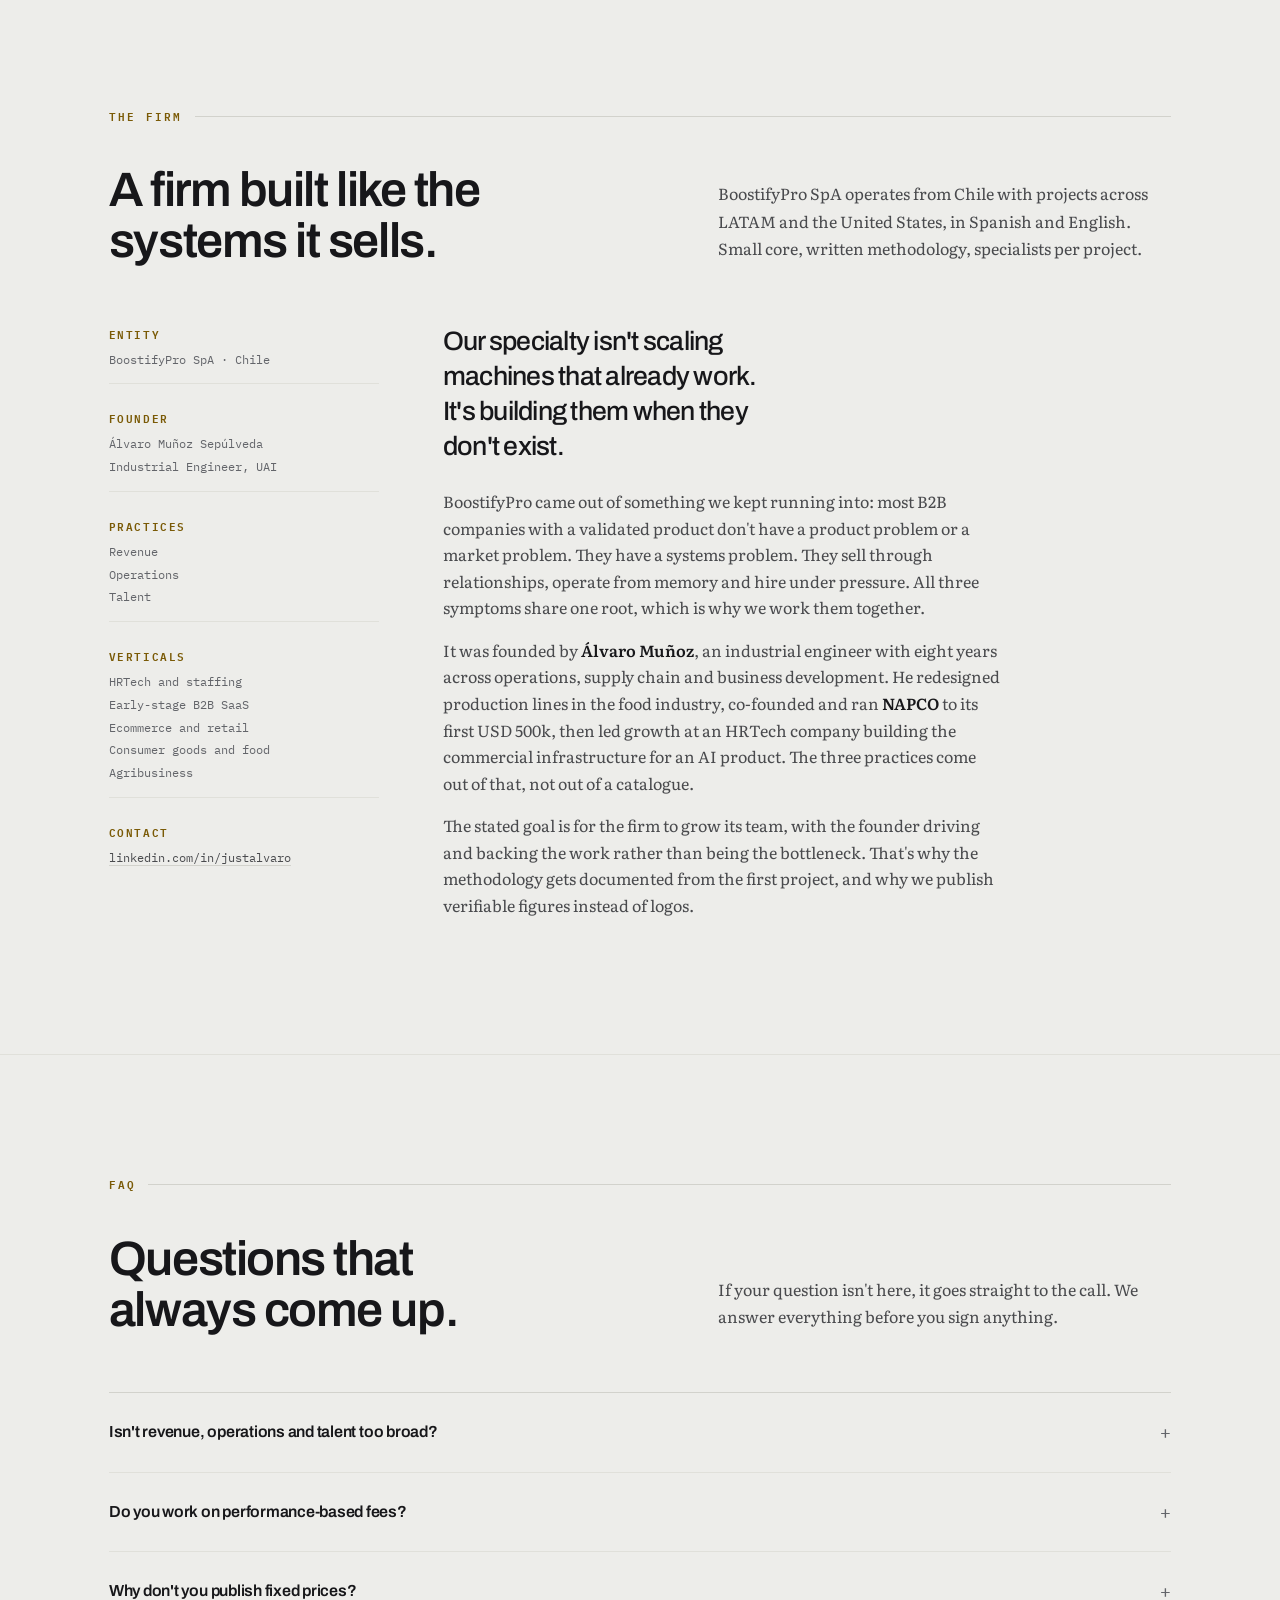
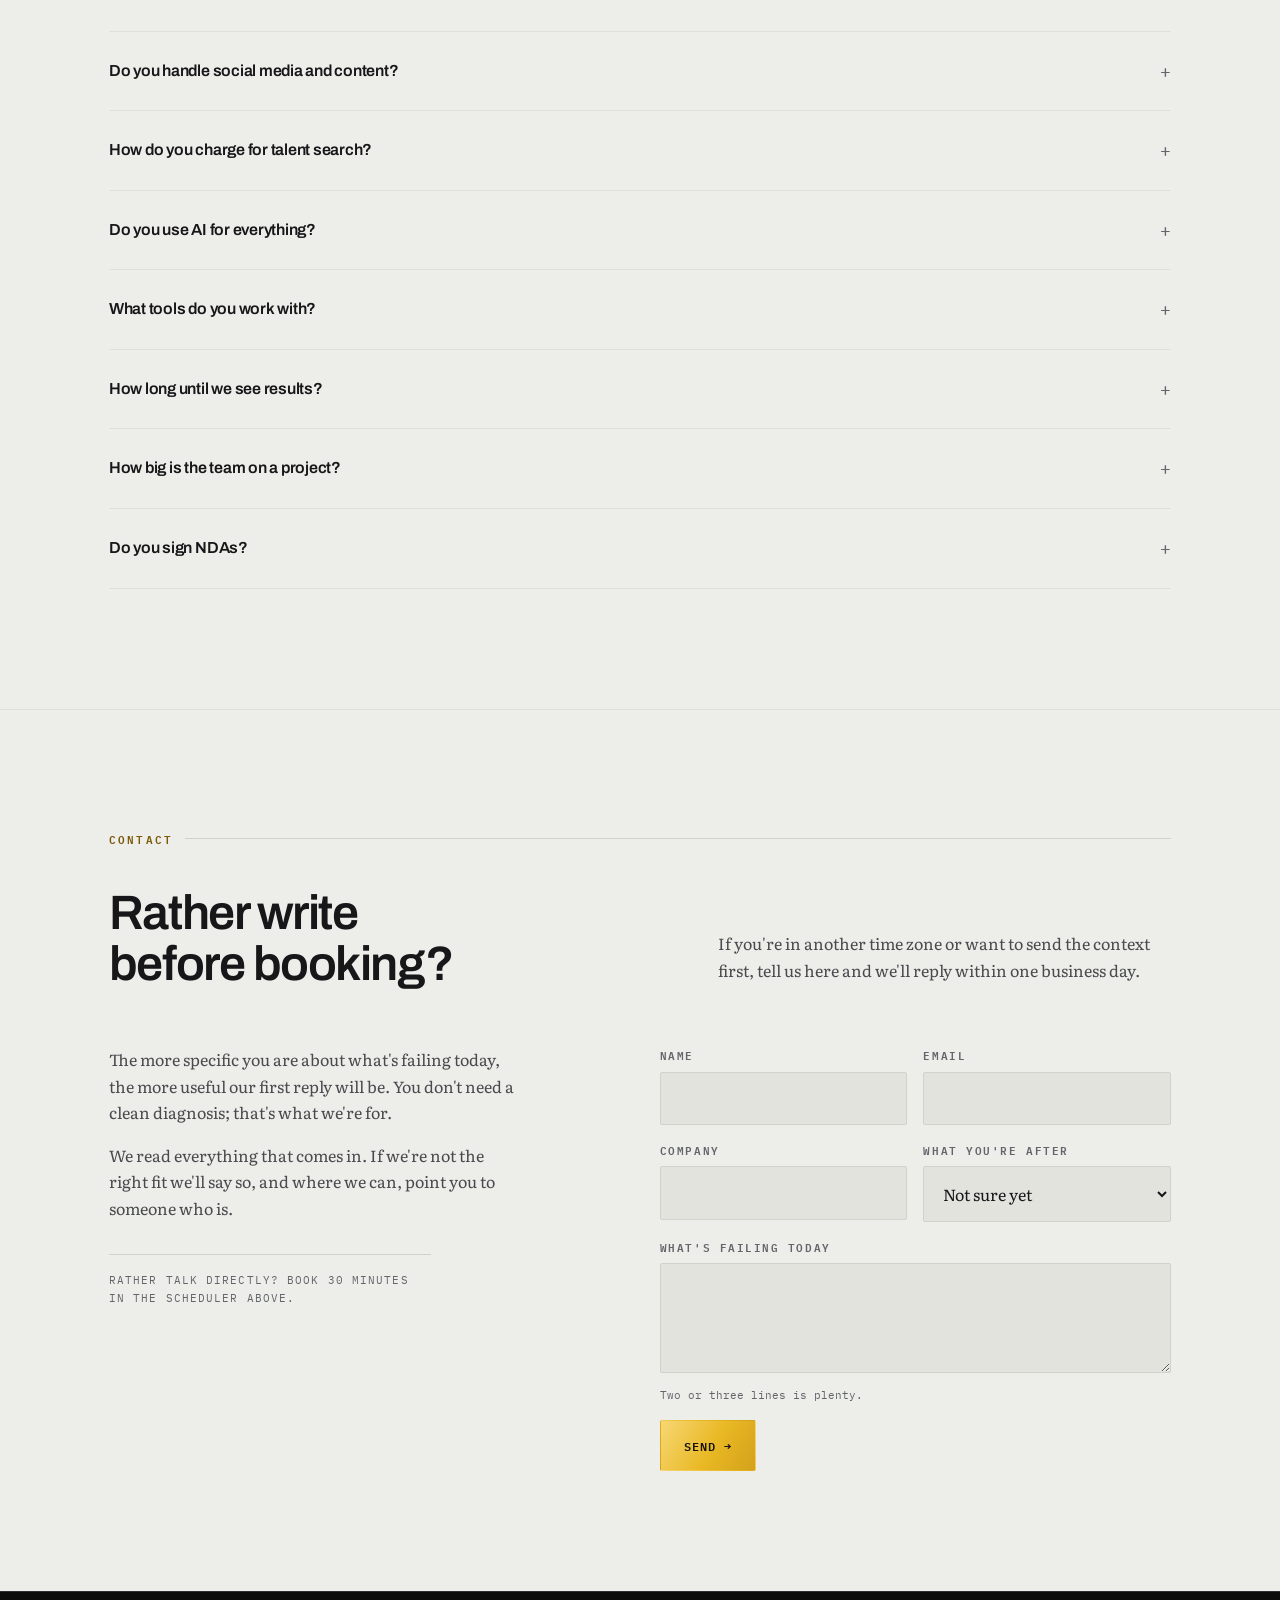
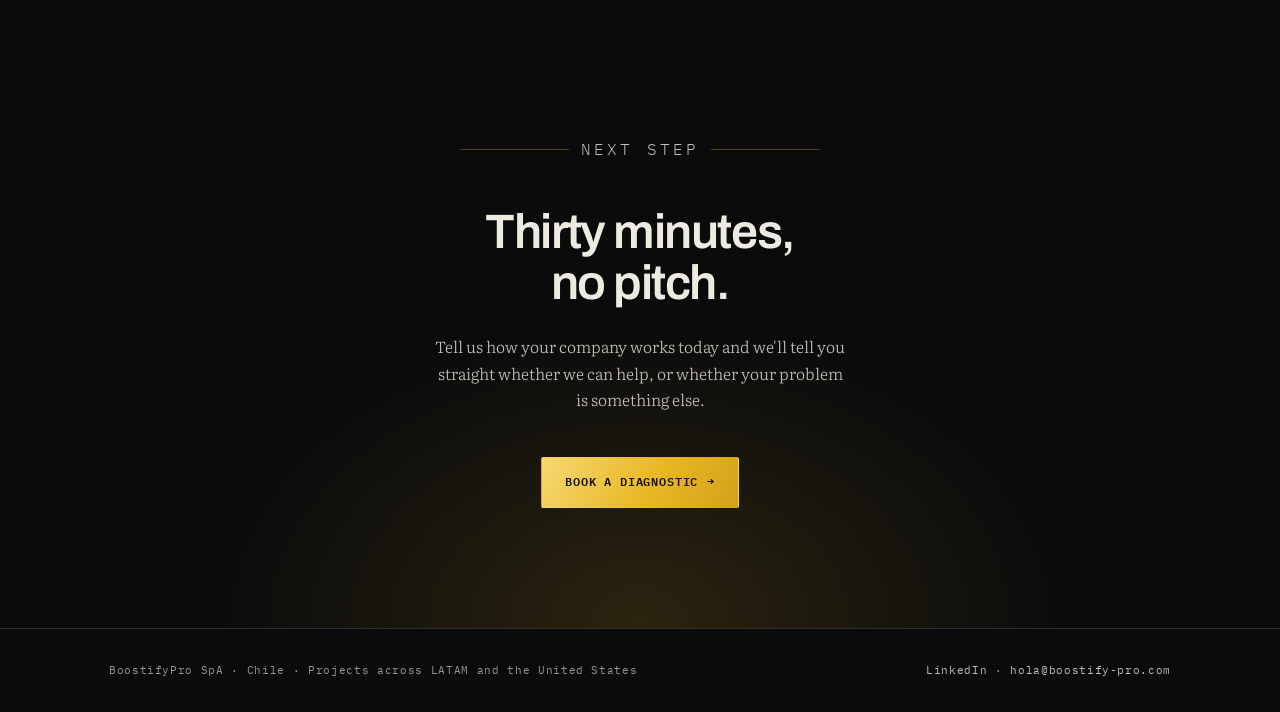
==== commit 15ea07eb: "Barra de acceso anticipado y CTA gratis por tiempo limitado Co-Authored-By: Claude Sonnet 5.5 <norep" ====
--- a/LandingPage/index.html
+++ b/LandingPage/index.html
@@ -111,6 +111,10 @@
 .btn:hover .arw{transform:translateX(3px)}
 
 /* NAV */
+.promo{background:var(--gold-grad);color:#17130A;text-align:center;padding:.6rem 1rem;font-size:var(--t-sm);line-height:1.4}
+.promo p{margin:0}
+.promo a{color:#17130A;font-weight:700;text-decoration:underline;text-underline-offset:3px;margin-left:.4rem;white-space:nowrap}
+.promo a:hover{text-decoration-thickness:2px}
 .nav{position:sticky;top:0;z-index:60;background:rgba(11,11,12,.92);backdrop-filter:blur(14px);border-bottom:1px solid var(--line-dk)}
 .nav-in{display:flex;align-items:center;justify-content:space-between;gap:var(--s4);height:var(--nav-h)}
 .brand{display:flex;align-items:center;gap:.55rem;text-decoration:none;color:var(--pale);flex-shrink:0;min-height:44px}
@@ -336,6 +340,11 @@
 <body>
 <a class="skip" href="#contenido" data-i18n="skip">Saltar al contenido</a>
 
+<div class="promo" role="region" aria-label="Anuncio">
+  <p><span data-i18n="promo.t">Acceso anticipado: prueba gratis nuestra nueva herramienta de prospección con IA, solo por tiempo limitado.</span>
+  <a href="https://app.boostify-pro.com/app?utm_source=landing&amp;utm_medium=barra&amp;utm_campaign=registro" data-cta="barra" data-i18n="promo.cta">Quiero ser de los primeros</a></p>
+</div>
+
 <nav class="nav" id="nav" data-open="false" aria-label="Navegación principal">
   <div class="wrap nav-in">
     <a href="#top" class="brand">
@@ -390,7 +399,7 @@
       <div class="hero-cta">
         <a href="https://calendly.com/boostifypro-clients/30min" class="btn" data-i18n="hero.cta1">Agendar diagnóstico<span class="arw" aria-hidden="true">→</span></a>
         <a href="#practicas" class="btn btn-ghost" data-i18n="hero.cta2">Ver las prácticas</a>
-        <a href="https://app.boostify-pro.com/app?utm_source=landing&amp;utm_medium=hero&amp;utm_campaign=registro" class="btn btn-ghost" data-cta="hero" data-i18n="hero.cta3">Probar la plataforma<span class="arw" aria-hidden="true">→</span></a>
+        <a href="https://app.boostify-pro.com/app?utm_source=landing&amp;utm_medium=hero&amp;utm_campaign=registro" class="btn btn-ghost" data-cta="hero" data-i18n="hero.cta3">Probar gratis la herramienta<span class="arw" aria-hidden="true">→</span></a>
       </div>
     </div>
     <p class="reach">
@@ -730,8 +739,8 @@
   <div class="wrap">
     <div class="sec-head">
       <p class="eyebrow rv" data-i18n="pl.eye">Plataforma</p>
-      <h2 class="sec-title rv" id="h-plataforma" data-i18n="pl.title">Prospecta con un panel que revisas en un clic.</h2>
-      <p class="lede rv" data-i18n="pl.lede">Es la misma plataforma con la que opera BoostifyPro. Redacta mensajes a dueños de negocio, los revisa para que no suenen a IA y te los deja listos. Tú apruebas y se envía. Crea tu cuenta y pruébala.</p>
+      <h2 class="sec-title rv" id="h-plataforma" data-i18n="pl.title">¿Quieres ser de los primeros en probar nuestra nueva herramienta? Es gratis, por tiempo limitado.</h2>
+      <p class="lede rv" data-i18n="pl.lede">Es la misma plataforma con la que opera BoostifyPro: prospectas con un panel que revisas en un clic. Redacta mensajes a dueños de negocio, los revisa para que no suenen a IA y te los deja listos. Tú apruebas y se envía. Crea tu cuenta y pruébala.</p>
     </div>
     <div class="prods">
       <article class="prod rv"><h3 data-i18n="pl.t1">A medida de cada persona</h3>
@@ -742,7 +751,7 @@
         <p data-i18n="pl.p3">Cada contacto queda registrado y la cadencia de seguimiento corre sola.</p></article>
     </div>
     <div class="hero-cta" style="margin-top:2.5rem">
-      <a href="https://app.boostify-pro.com/app?utm_source=landing&amp;utm_medium=seccion_plataforma&amp;utm_campaign=registro" class="btn" data-cta="seccion" data-i18n="pl.cta">Crear mi cuenta<span class="arw" aria-hidden="true">→</span></a>
+      <a href="https://app.boostify-pro.com/app?utm_source=landing&amp;utm_medium=seccion_plataforma&amp;utm_campaign=registro" class="btn" data-cta="seccion" data-i18n="pl.cta">Quiero probarla gratis<span class="arw" aria-hidden="true">→</span></a>
       <a href="https://calendly.com/boostifypro-clients/30min" class="btn btn-ghost" data-i18n="pl.cta2">Prefiero una llamada</a>
     </div>
   </div>
@@ -924,13 +933,13 @@
 
 "nav.quien":"Fit","nav.prac":"Practices","nav.met":"Method","nav.cas":"Cases","nav.srv":"Services",
 "nav.firm":"The firm","nav.cta":"Book<span class='arw' aria-hidden='true'>→</span>","nav.ctaLong":"Book a diagnostic →",
-"nav.plat":"Platform","hero.cta3":"Try the platform<span class='arw' aria-hidden='true'>→</span>",
-"pl.eye":"Platform","pl.title":"Prospect from a panel you review in one click.",
-"pl.lede":"It is the same platform BoostifyPro runs on. It drafts messages to business owners, checks them so they do not sound like AI, and leaves them ready. You approve and it sends. Create your account and try it.",
+"nav.plat":"Platform","promo.t":"Early access: try our new AI prospecting tool for free, for a limited time.","promo.cta":"I want to be among the first","hero.cta3":"Try the tool for free<span class='arw' aria-hidden='true'>→</span>",
+"pl.eye":"Platform","pl.title":"Want to be among the first to try our new tool? It is free, for a limited time.",
+"pl.lede":"It is the same platform BoostifyPro runs on: you prospect from a panel you review in one click. It drafts messages to business owners, checks them so they do not sound like AI, and leaves them ready. You approve and it sends. Create your account and try it.",
 "pl.t1":"Tailored to each person","pl.p1":"Every message starts from their latest post and what their company does, not from a template.",
 "pl.t2":"Review before sending","pl.p2":"It flags AI phrasing, invented facts and generic messages. Nothing goes out without your approval.",
 "pl.t3":"Follow-up in your CRM","pl.p3":"Every contact is logged and the follow-up cadence runs on its own.",
-"pl.cta":"Create my account<span class='arw' aria-hidden='true'>→</span>","pl.cta2":"I would rather book a call",
+"pl.cta":"I want to try it free<span class='arw' aria-hidden='true'>→</span>","pl.cta2":"I would rather book a call",
 "hero.eyebrow":"Revenue · Operations · Talent",
 "hero.h1":"We build the systems your company <i>doesn't have.</i>",
 "hero.sub":"We design the engine that generates your demand, the processes that hold operations together as you grow, and we find the people who will run them. AI absorbs the repetitive work so your team can compete for real. Nobody replaces anybody.",
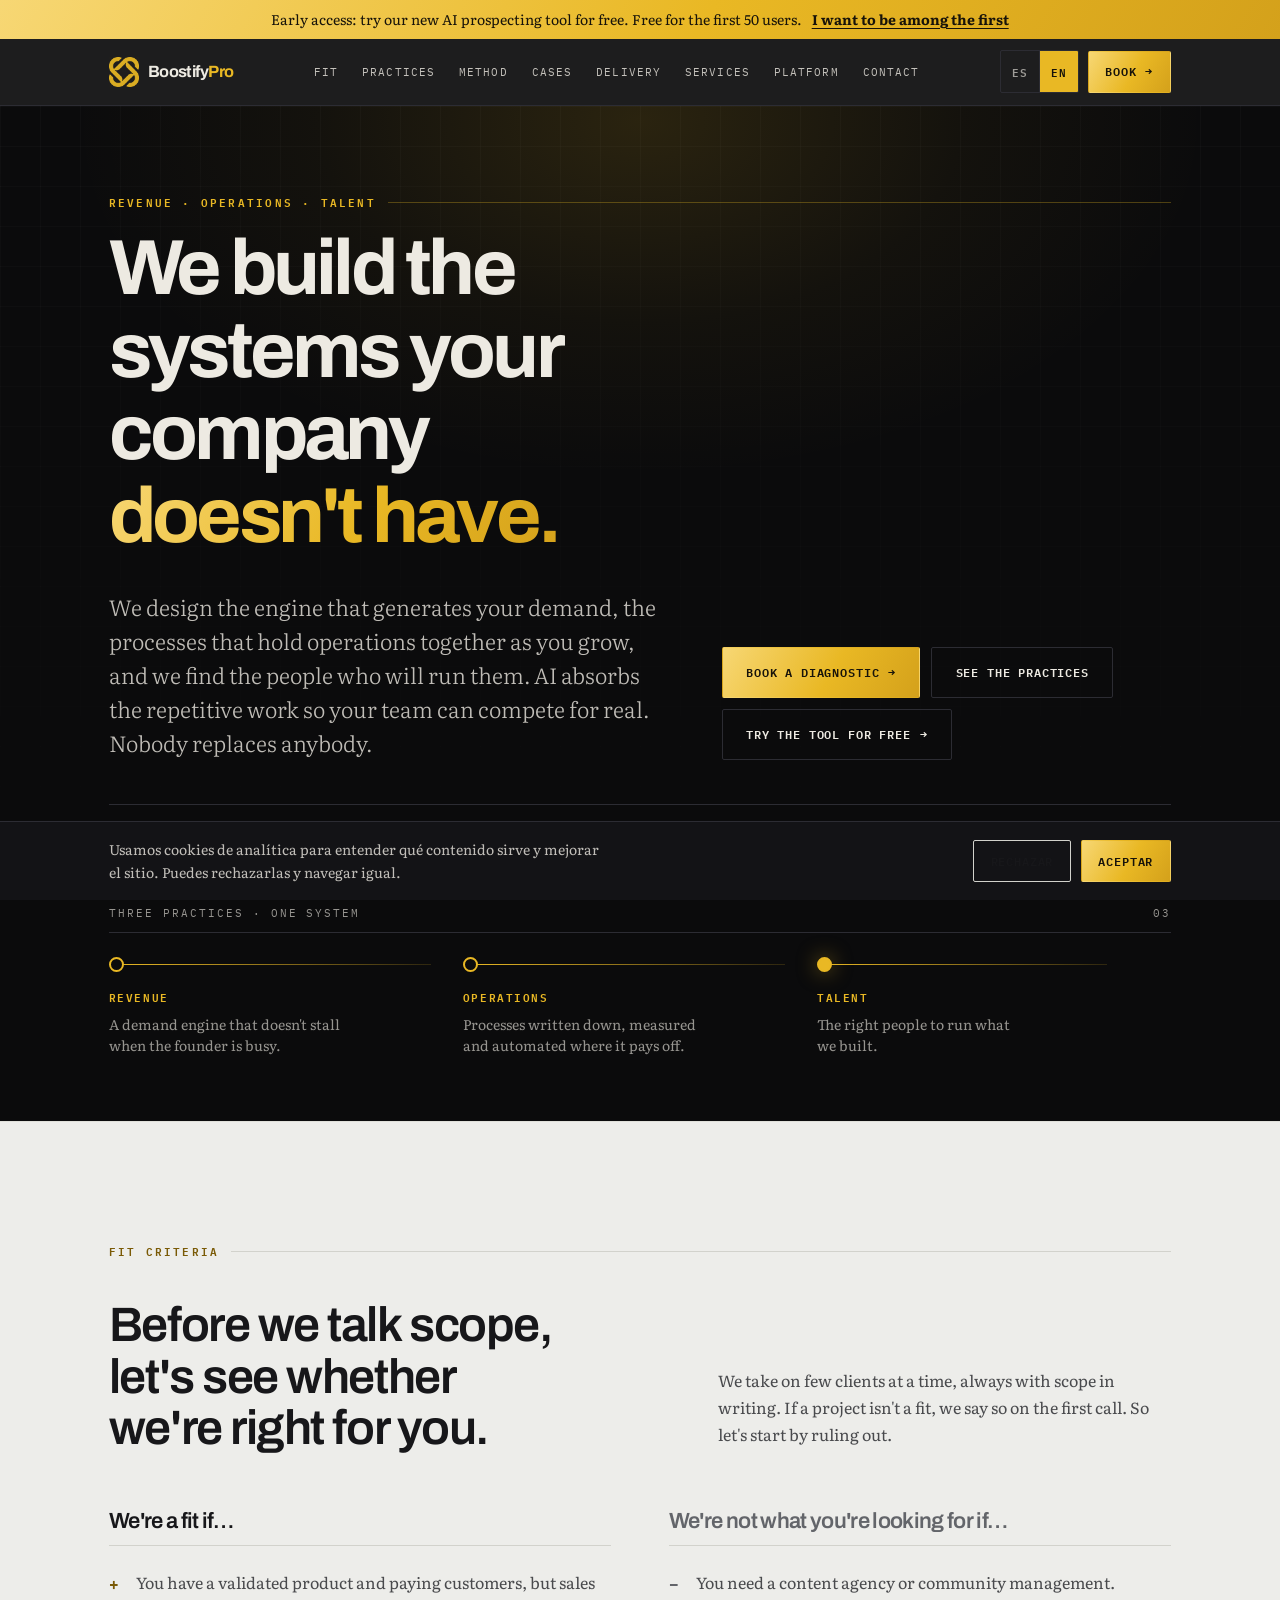
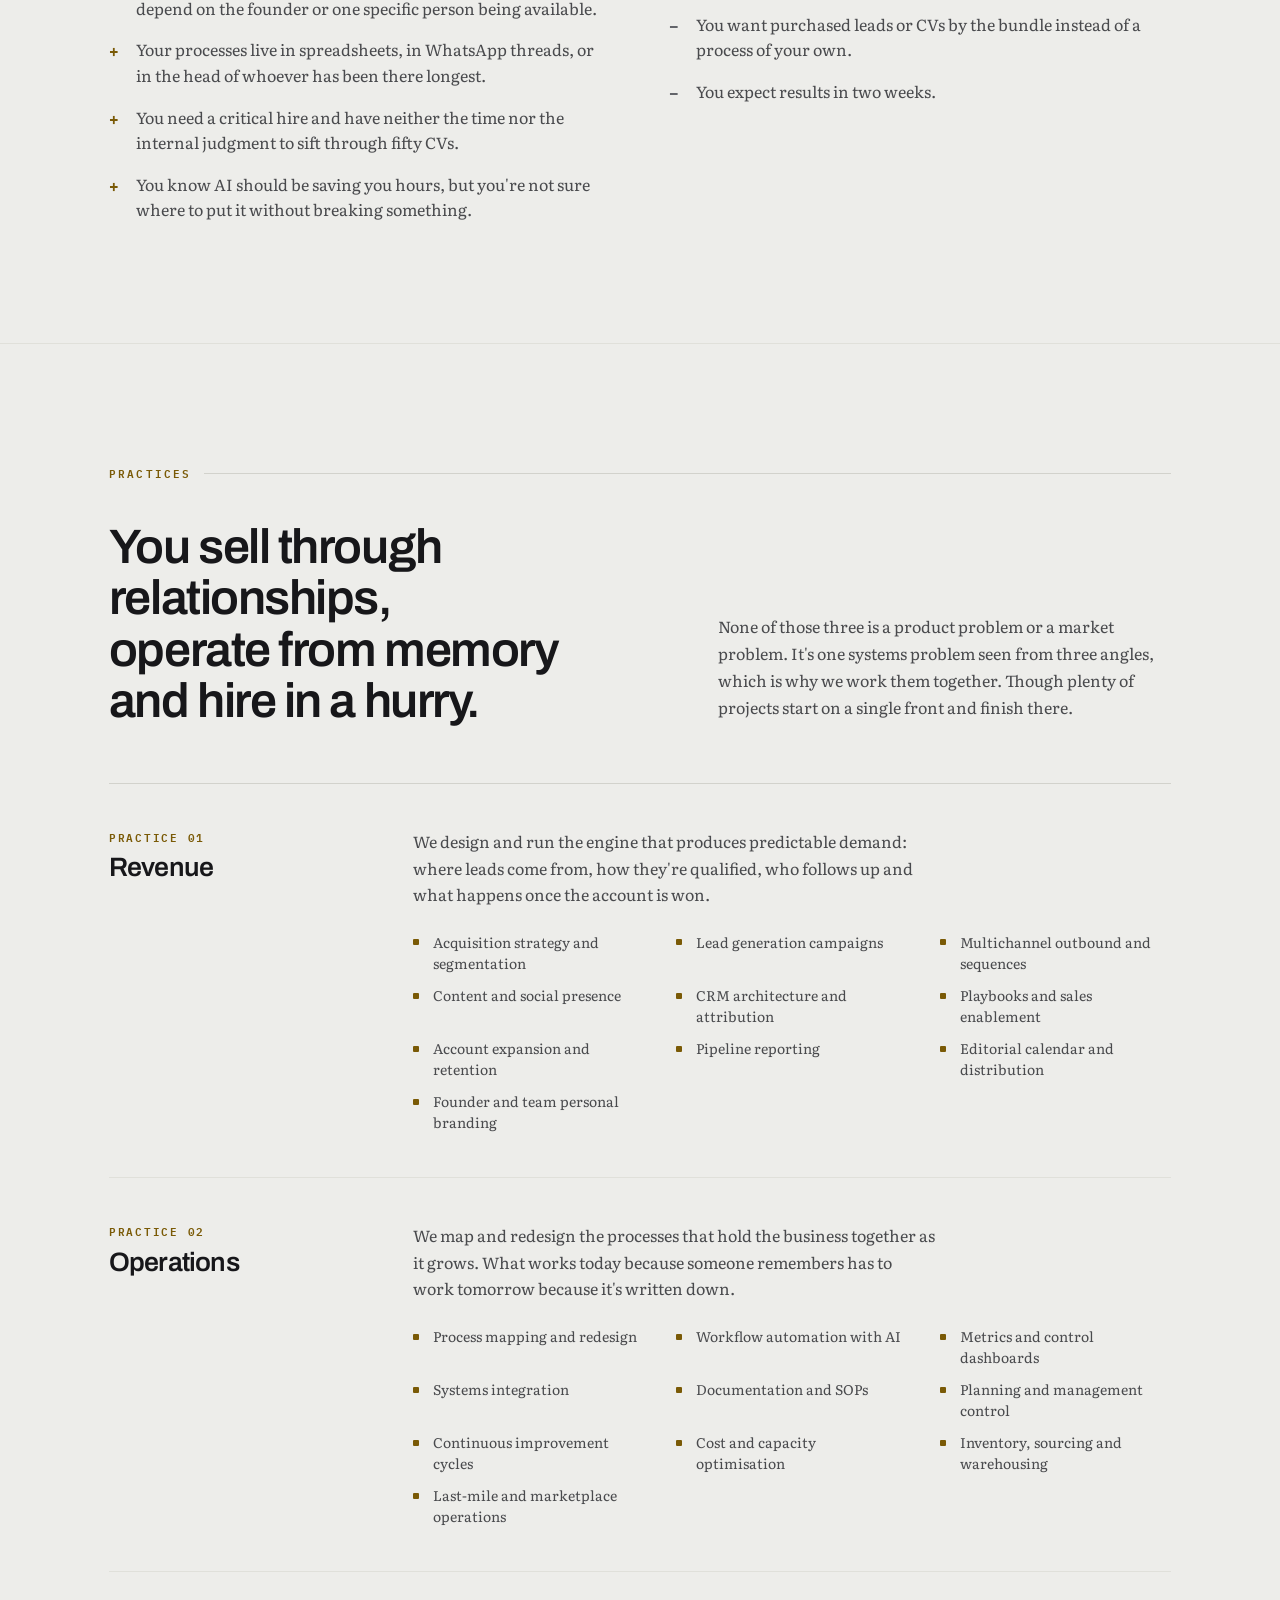
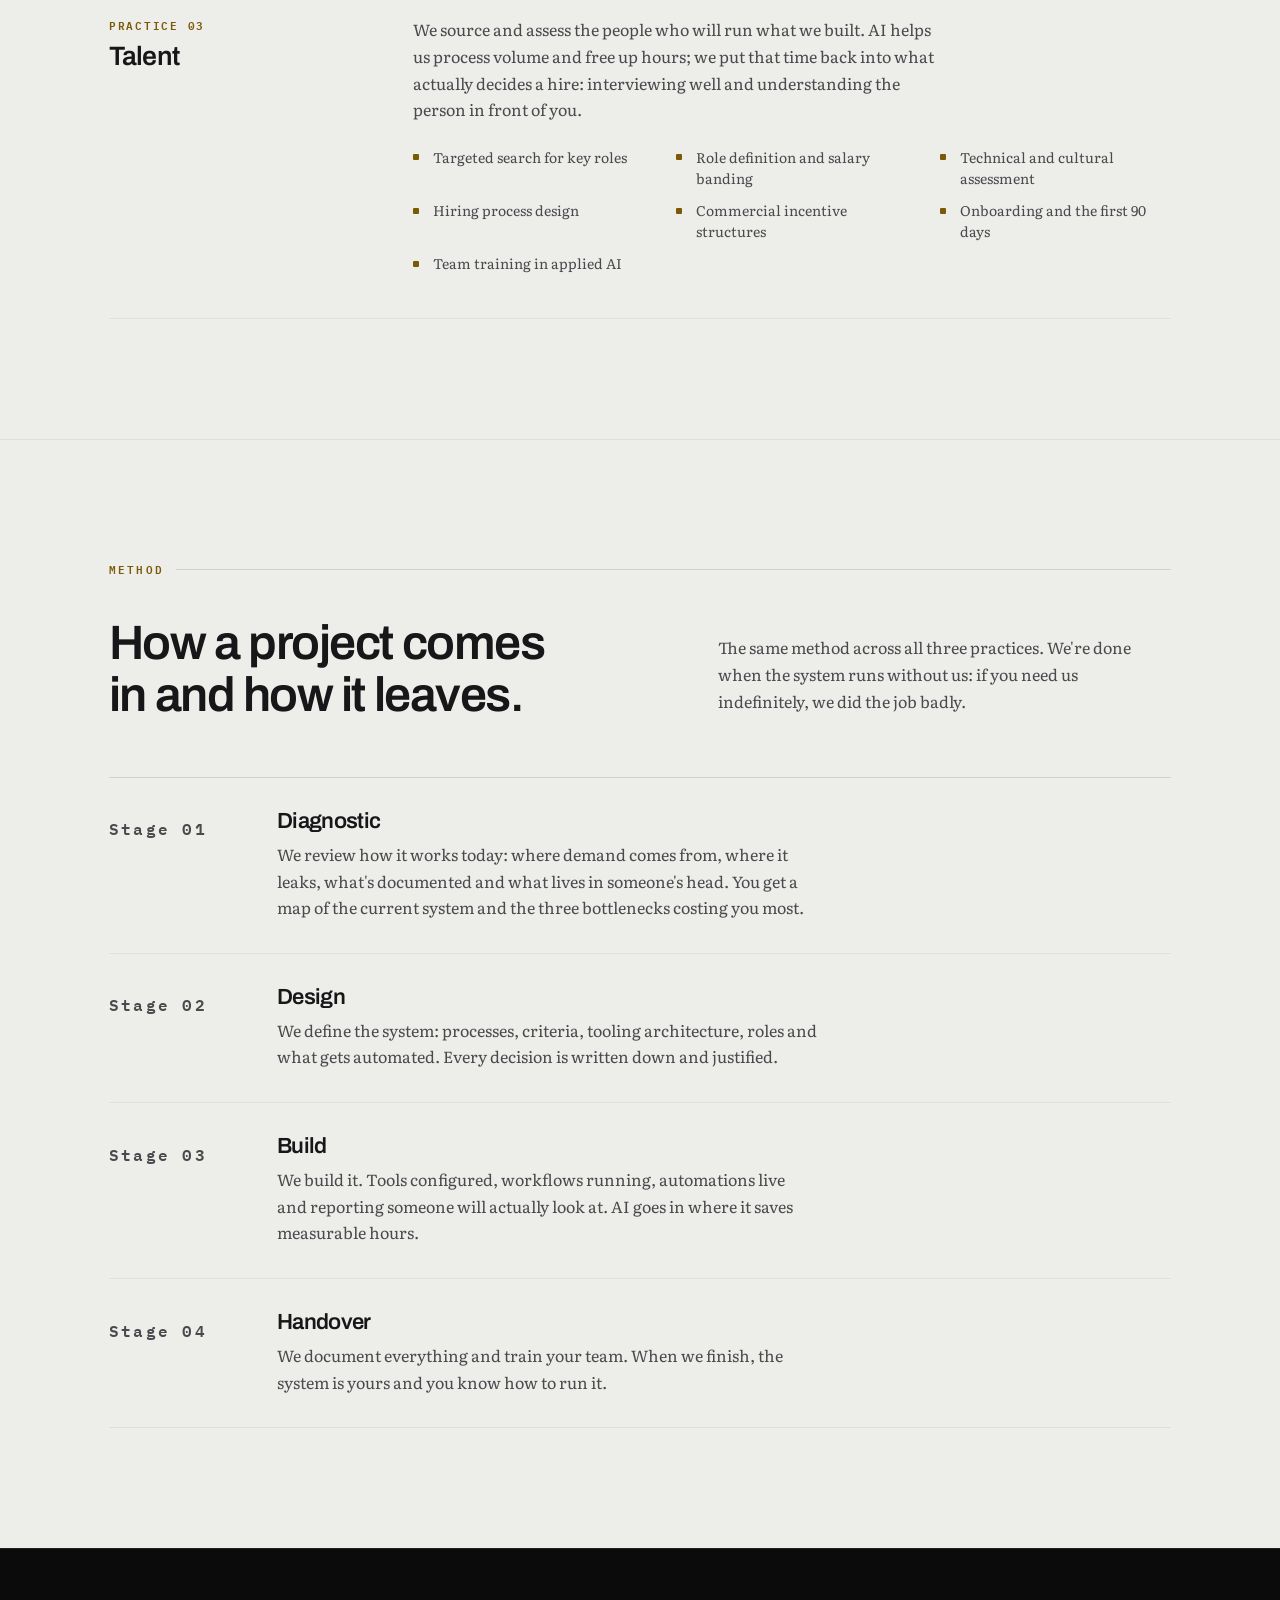
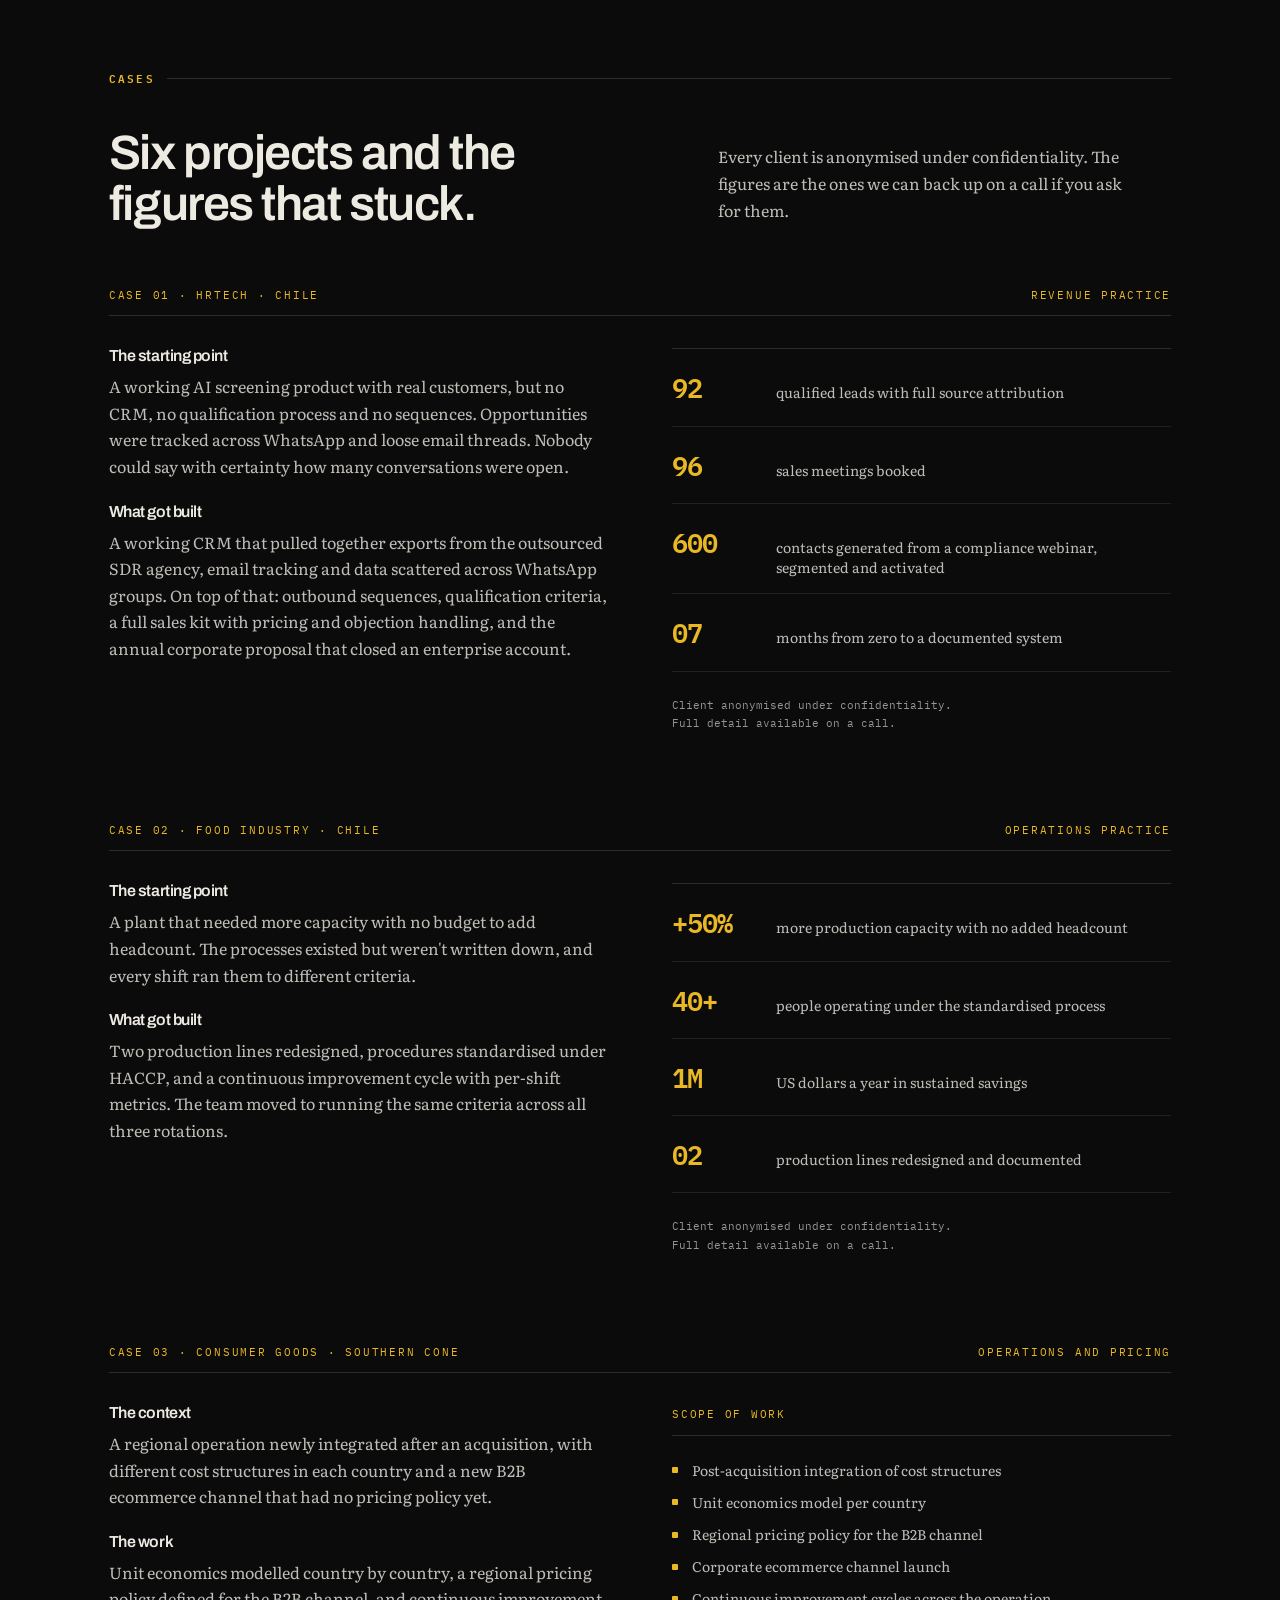
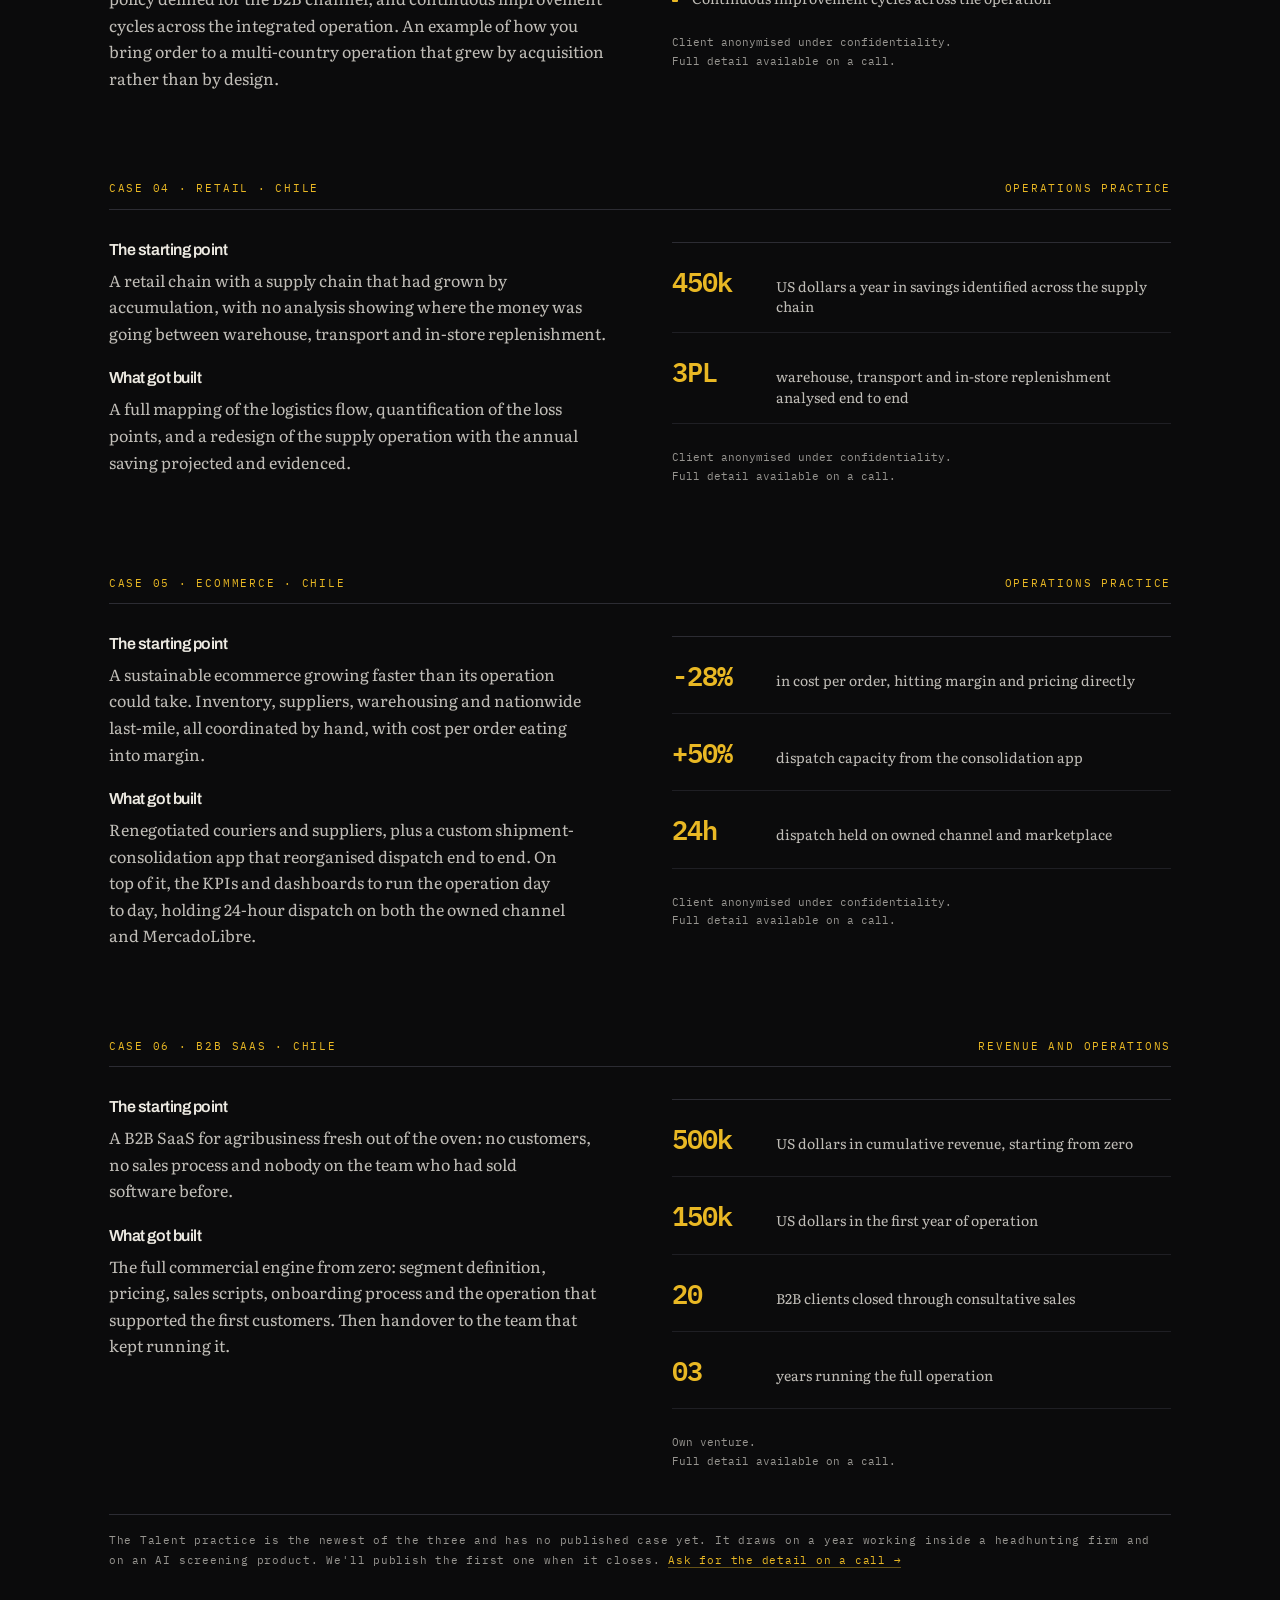
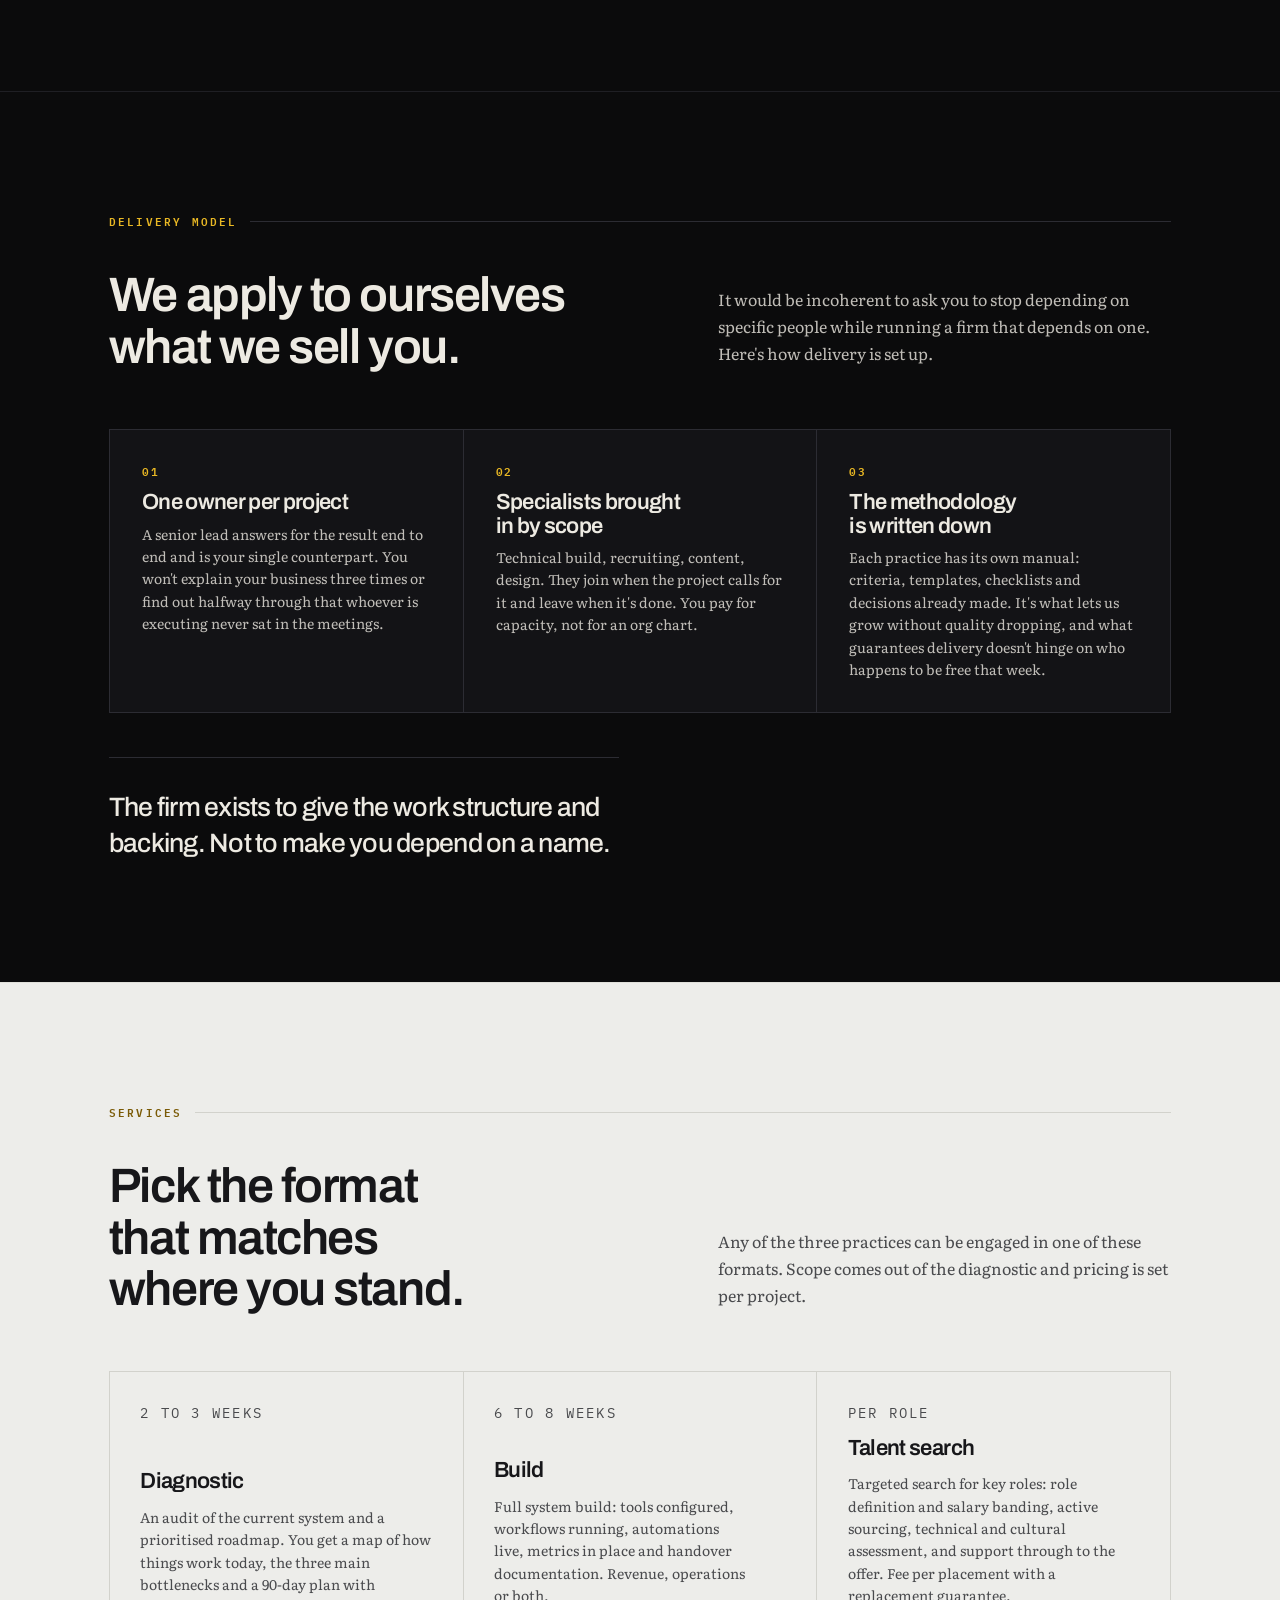
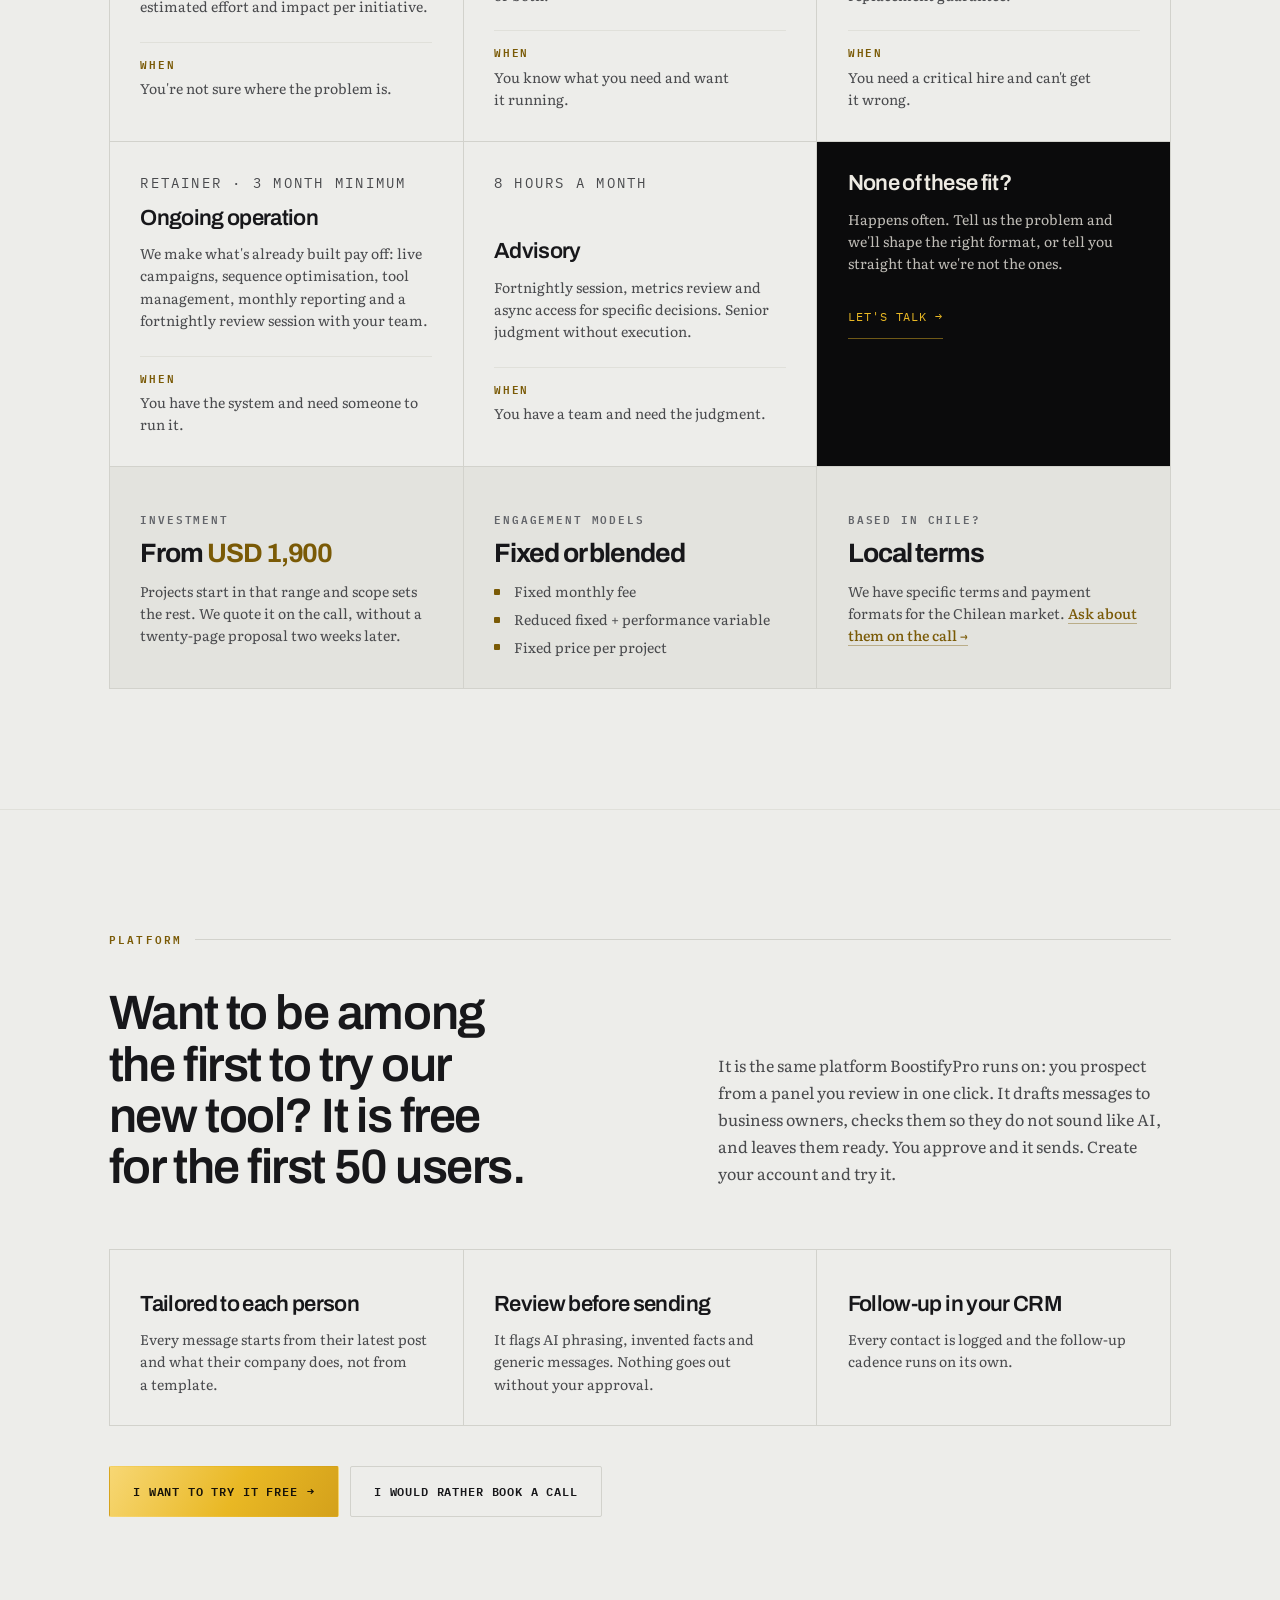
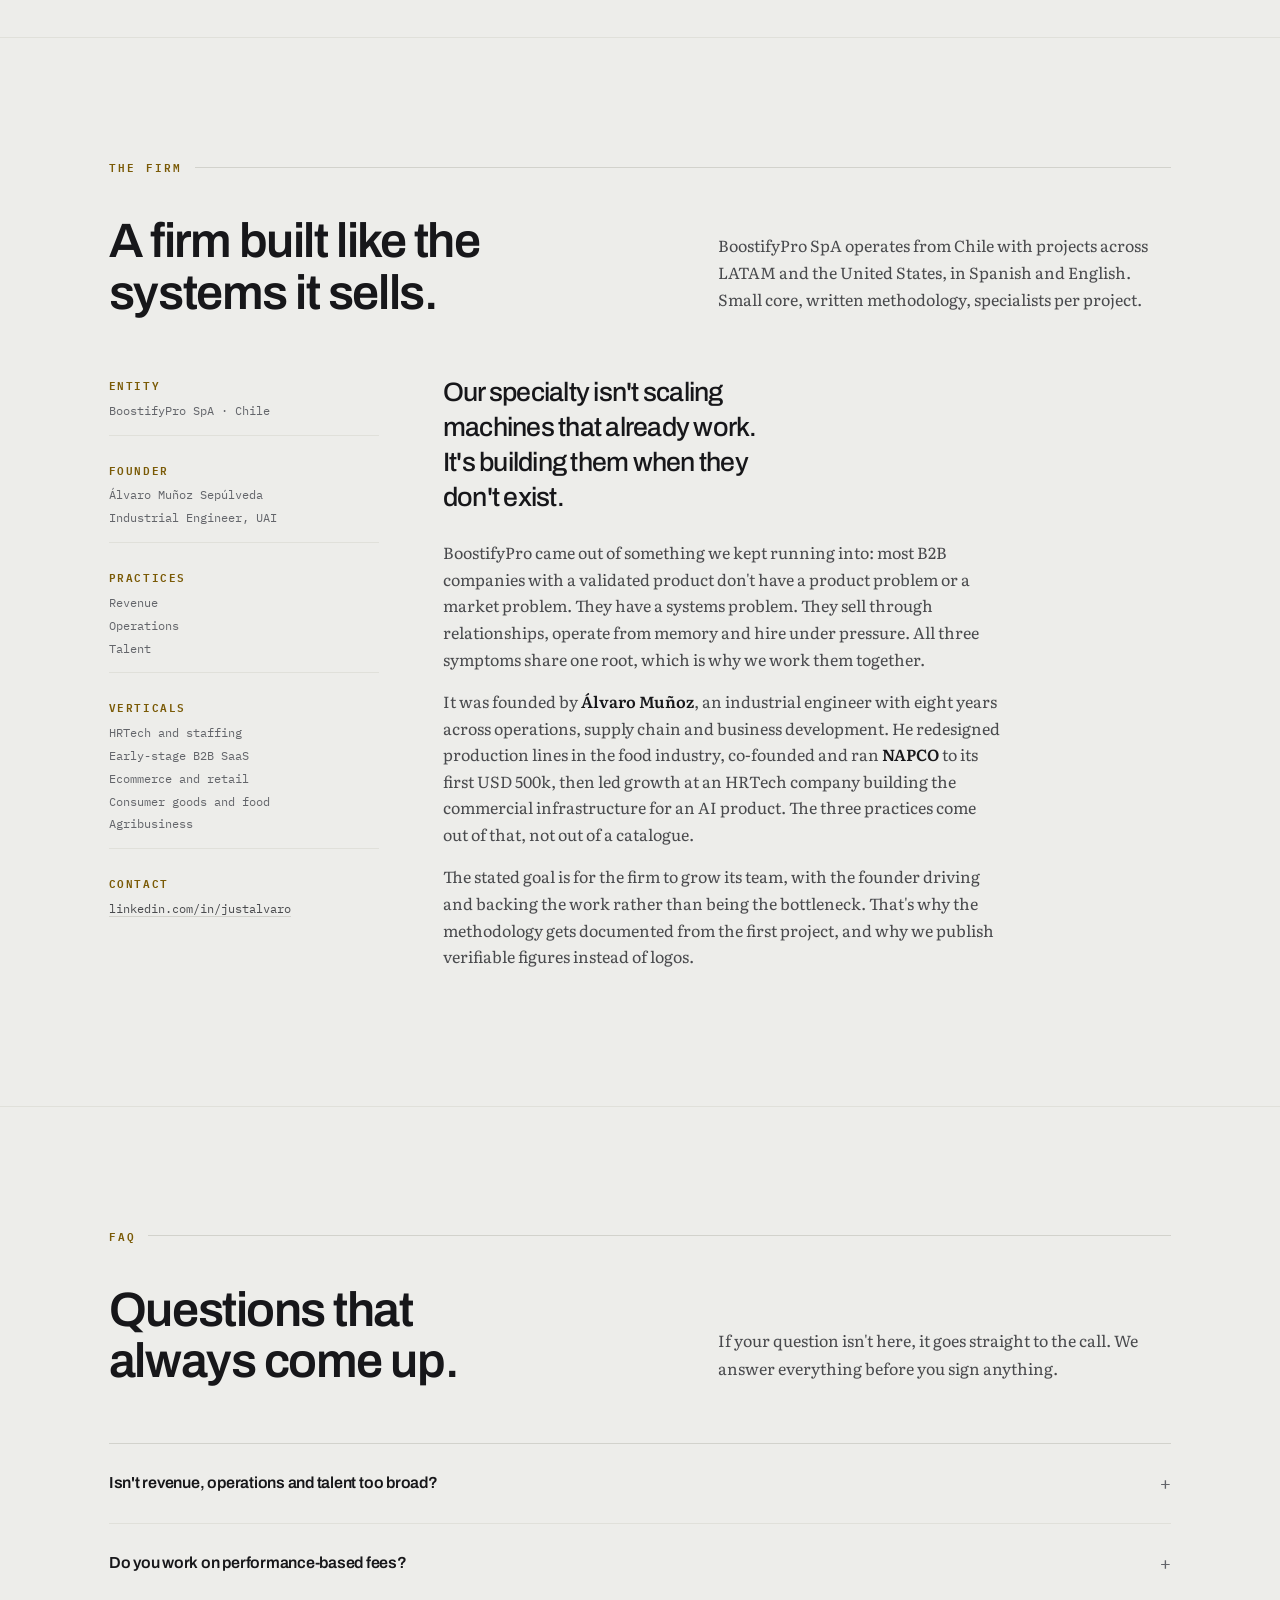
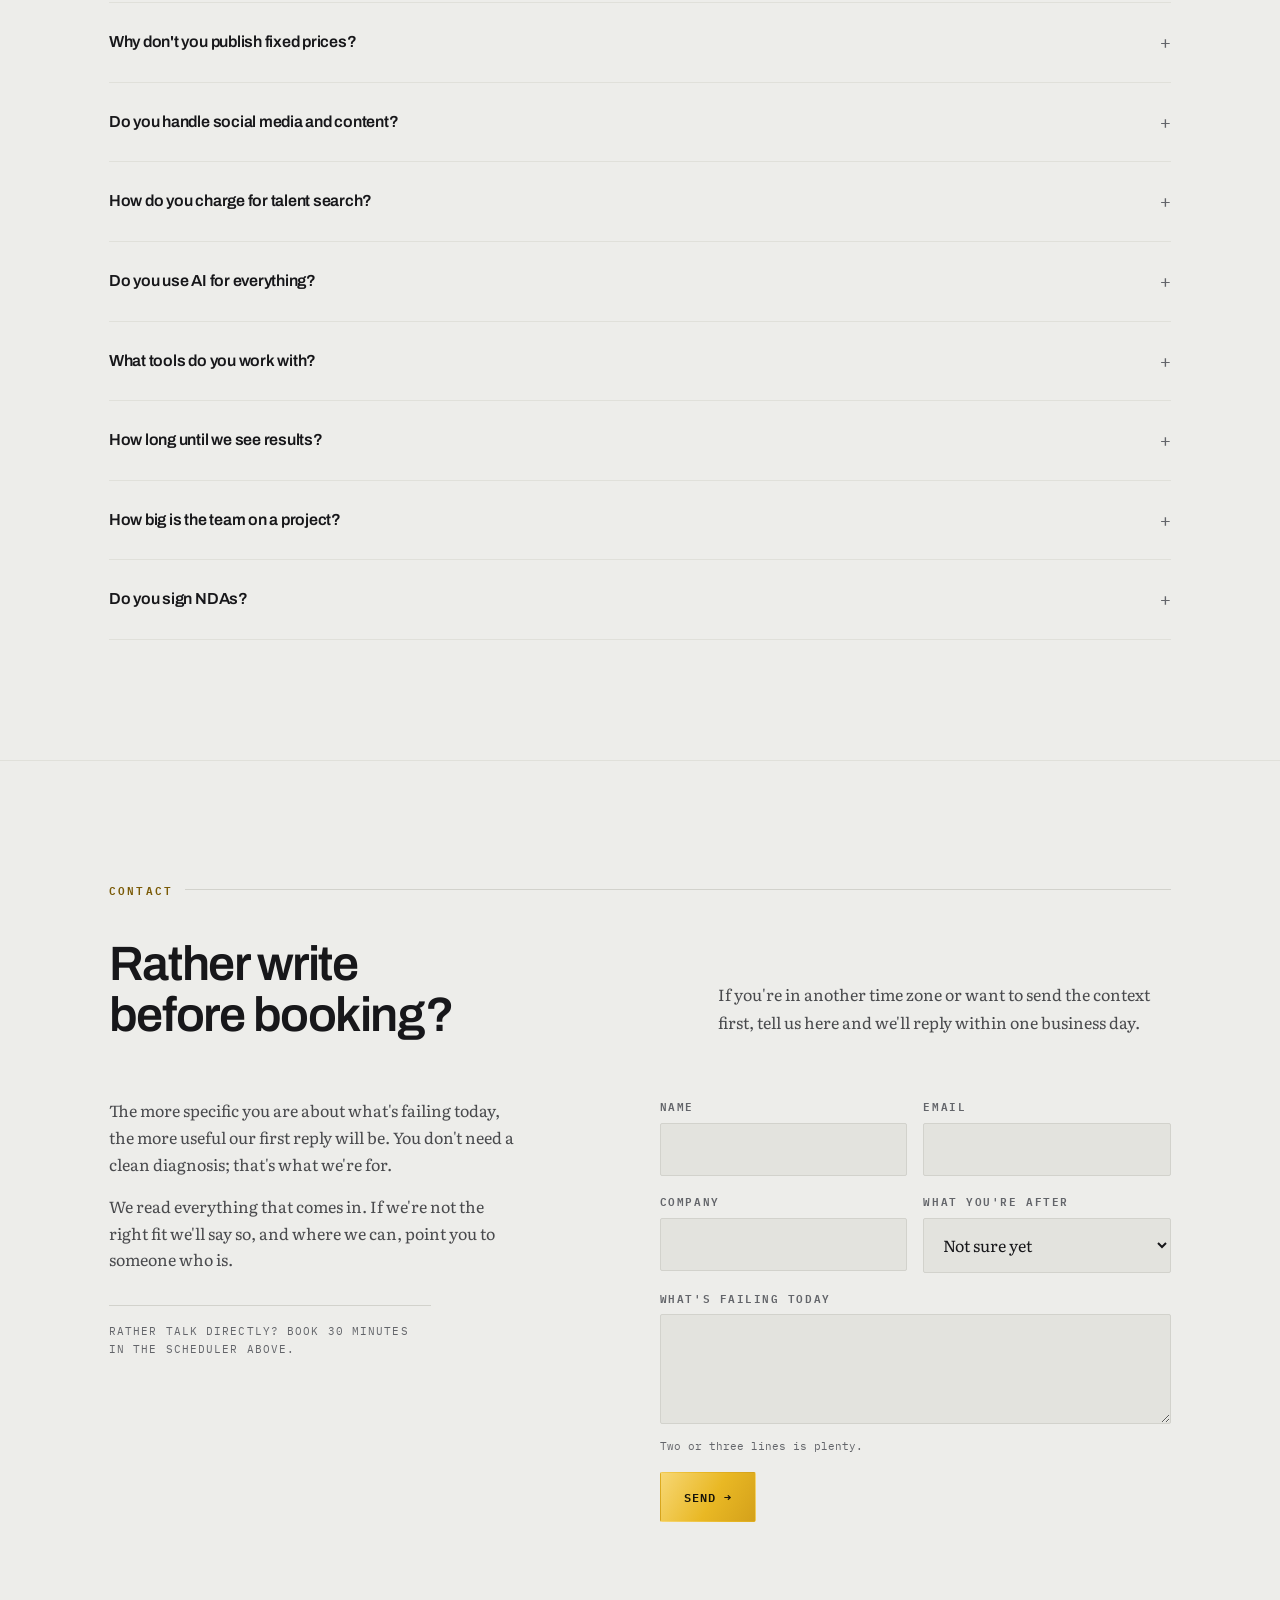
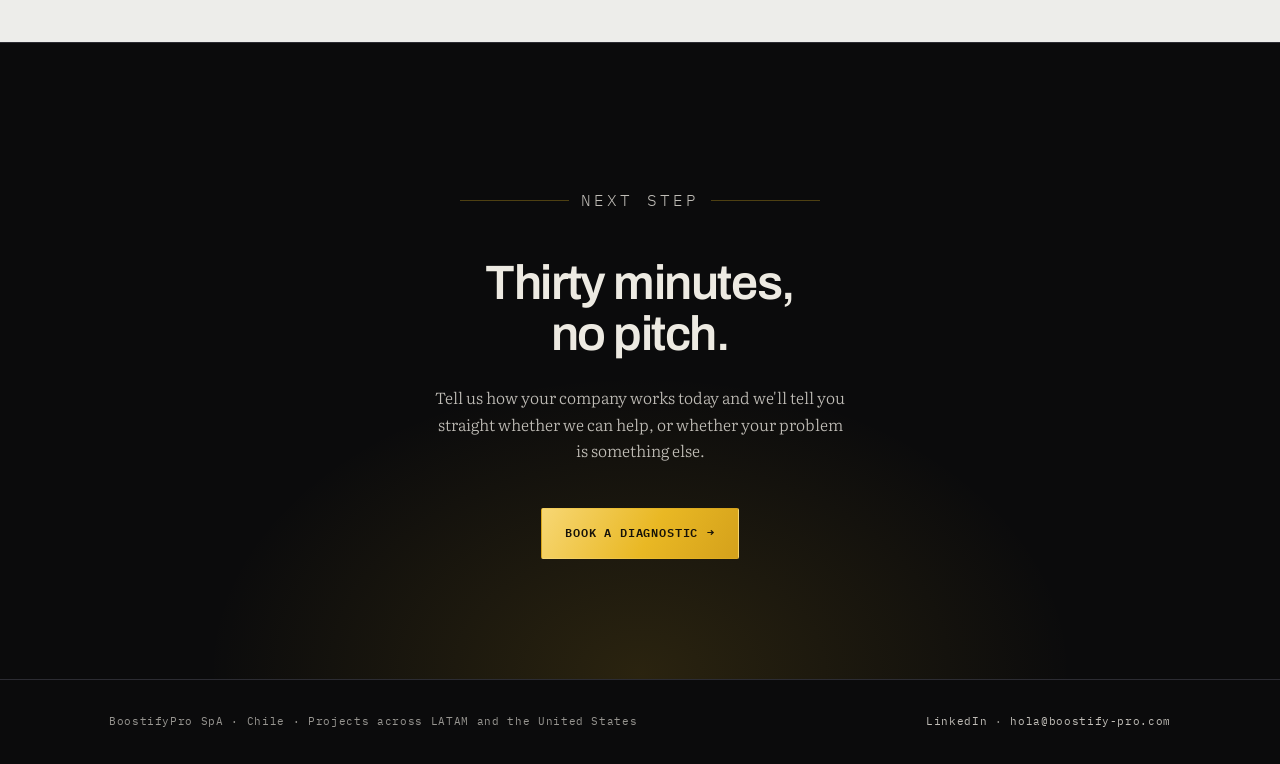
==== commit 6eed03cd: "Cambia el texto a gratis para los primeros 50 usuarios Co-Authored-By: Claude Sonnet 5.5 <noreply@an" ====
--- a/LandingPage/index.html
+++ b/LandingPage/index.html
@@ -341,7 +341,7 @@
 <a class="skip" href="#contenido" data-i18n="skip">Saltar al contenido</a>
 
 <div class="promo" role="region" aria-label="Anuncio">
-  <p><span data-i18n="promo.t">Acceso anticipado: prueba gratis nuestra nueva herramienta de prospección con IA, solo por tiempo limitado.</span>
+  <p><span data-i18n="promo.t">Acceso anticipado: prueba gratis nuestra nueva herramienta de prospección con IA. Gratis para los primeros 50 usuarios.</span>
   <a href="https://app.boostify-pro.com/app?utm_source=landing&amp;utm_medium=barra&amp;utm_campaign=registro" data-cta="barra" data-i18n="promo.cta">Quiero ser de los primeros</a></p>
 </div>
 
@@ -739,7 +739,7 @@
   <div class="wrap">
     <div class="sec-head">
       <p class="eyebrow rv" data-i18n="pl.eye">Plataforma</p>
-      <h2 class="sec-title rv" id="h-plataforma" data-i18n="pl.title">¿Quieres ser de los primeros en probar nuestra nueva herramienta? Es gratis, por tiempo limitado.</h2>
+      <h2 class="sec-title rv" id="h-plataforma" data-i18n="pl.title">¿Quieres ser de los primeros en probar nuestra nueva herramienta? Es gratis para los primeros 50 usuarios.</h2>
       <p class="lede rv" data-i18n="pl.lede">Es la misma plataforma con la que opera BoostifyPro: prospectas con un panel que revisas en un clic. Redacta mensajes a dueños de negocio, los revisa para que no suenen a IA y te los deja listos. Tú apruebas y se envía. Crea tu cuenta y pruébala.</p>
     </div>
     <div class="prods">
@@ -933,8 +933,8 @@
 
 "nav.quien":"Fit","nav.prac":"Practices","nav.met":"Method","nav.cas":"Cases","nav.srv":"Services",
 "nav.firm":"The firm","nav.cta":"Book<span class='arw' aria-hidden='true'>→</span>","nav.ctaLong":"Book a diagnostic →",
-"nav.plat":"Platform","promo.t":"Early access: try our new AI prospecting tool for free, for a limited time.","promo.cta":"I want to be among the first","hero.cta3":"Try the tool for free<span class='arw' aria-hidden='true'>→</span>",
-"pl.eye":"Platform","pl.title":"Want to be among the first to try our new tool? It is free, for a limited time.",
+"nav.plat":"Platform","promo.t":"Early access: try our new AI prospecting tool for free. Free for the first 50 users.","promo.cta":"I want to be among the first","hero.cta3":"Try the tool for free<span class='arw' aria-hidden='true'>→</span>",
+"pl.eye":"Platform","pl.title":"Want to be among the first to try our new tool? It is free for the first 50 users.",
 "pl.lede":"It is the same platform BoostifyPro runs on: you prospect from a panel you review in one click. It drafts messages to business owners, checks them so they do not sound like AI, and leaves them ready. You approve and it sends. Create your account and try it.",
 "pl.t1":"Tailored to each person","pl.p1":"Every message starts from their latest post and what their company does, not from a template.",
 "pl.t2":"Review before sending","pl.p2":"It flags AI phrasing, invented facts and generic messages. Nothing goes out without your approval.",
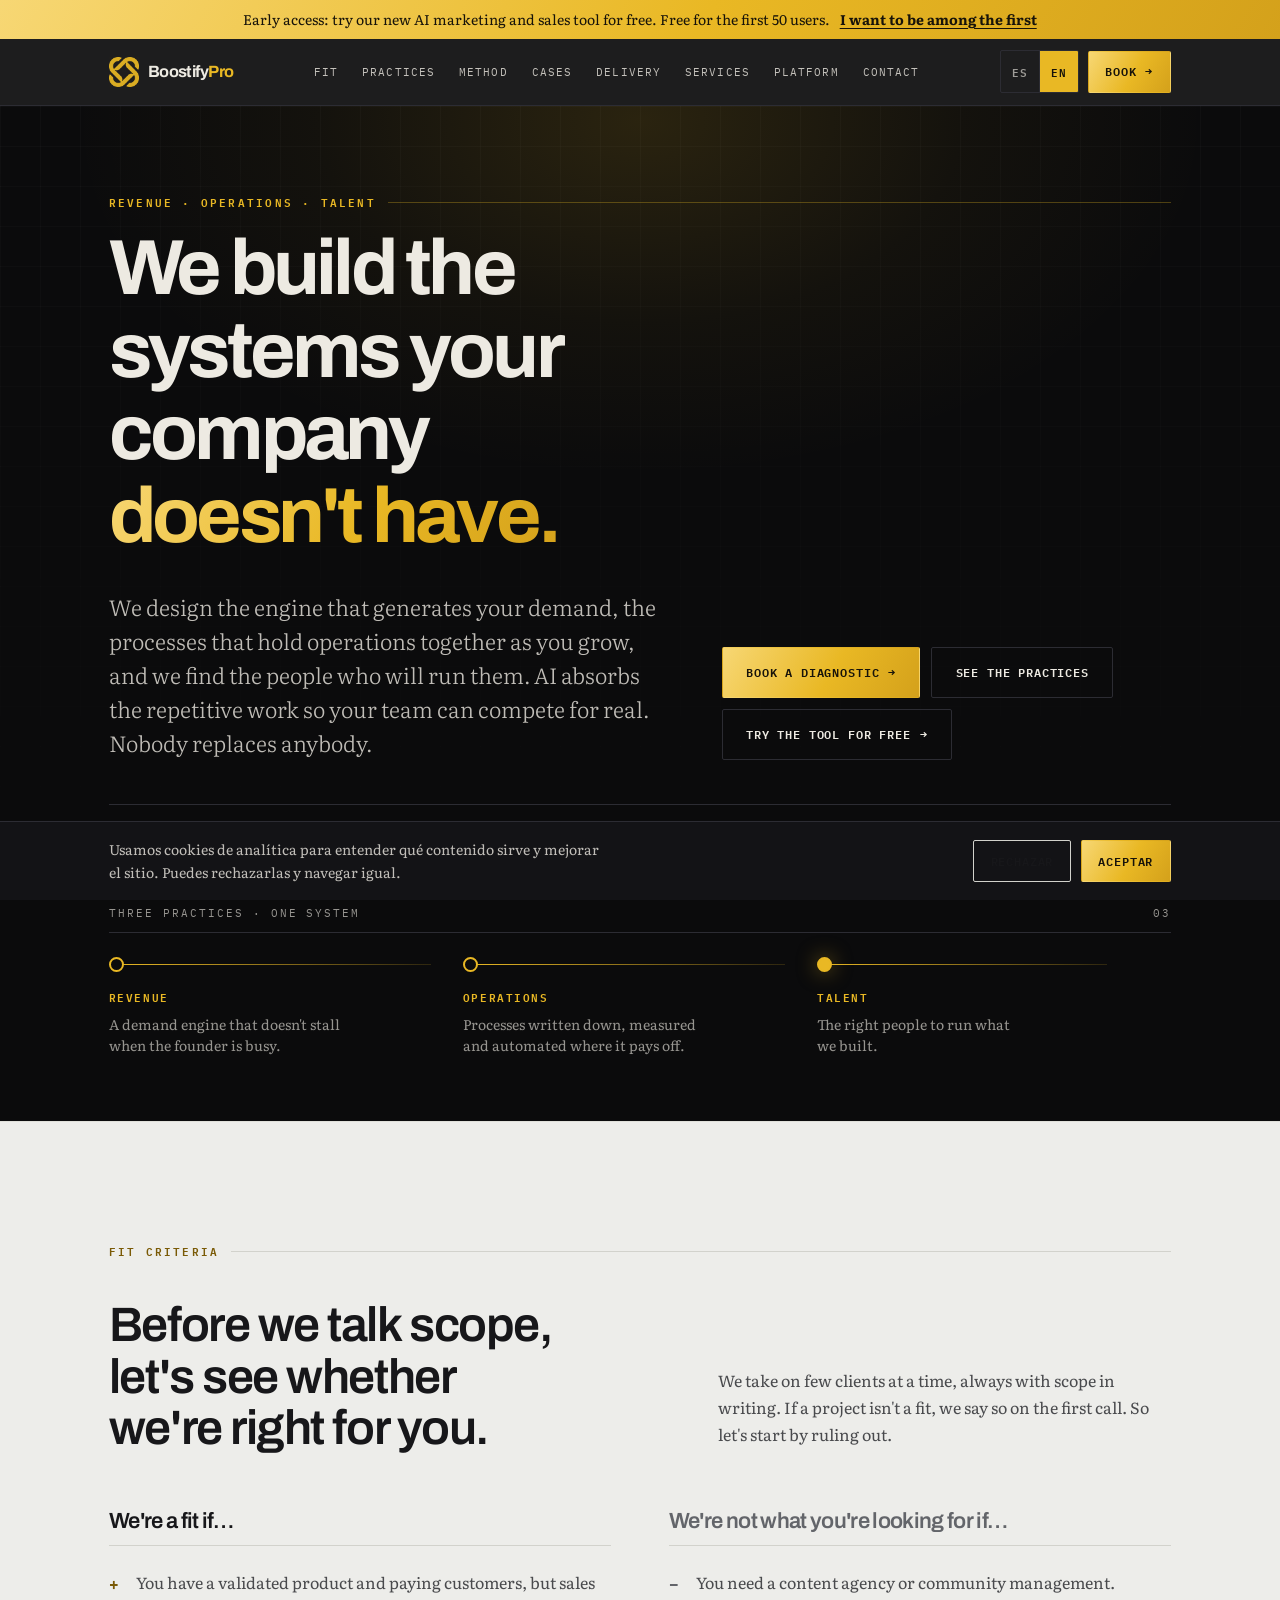
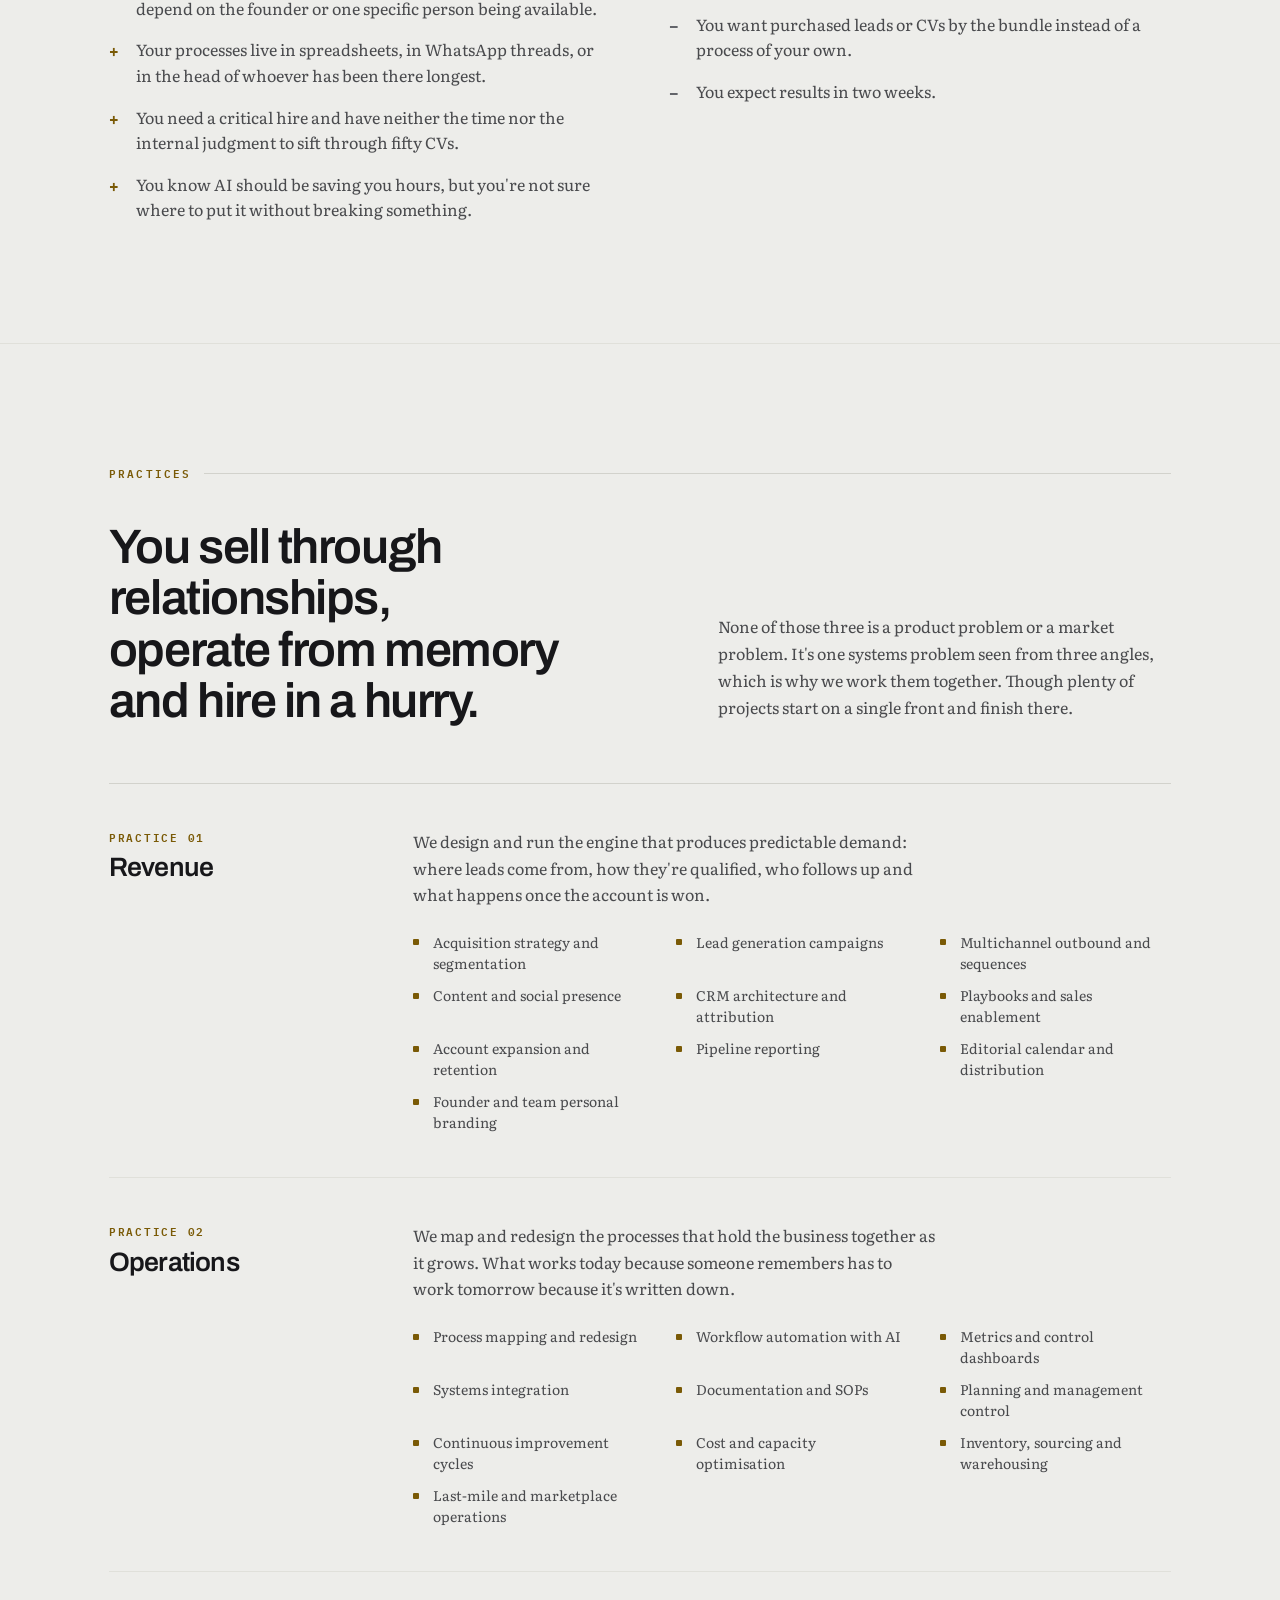
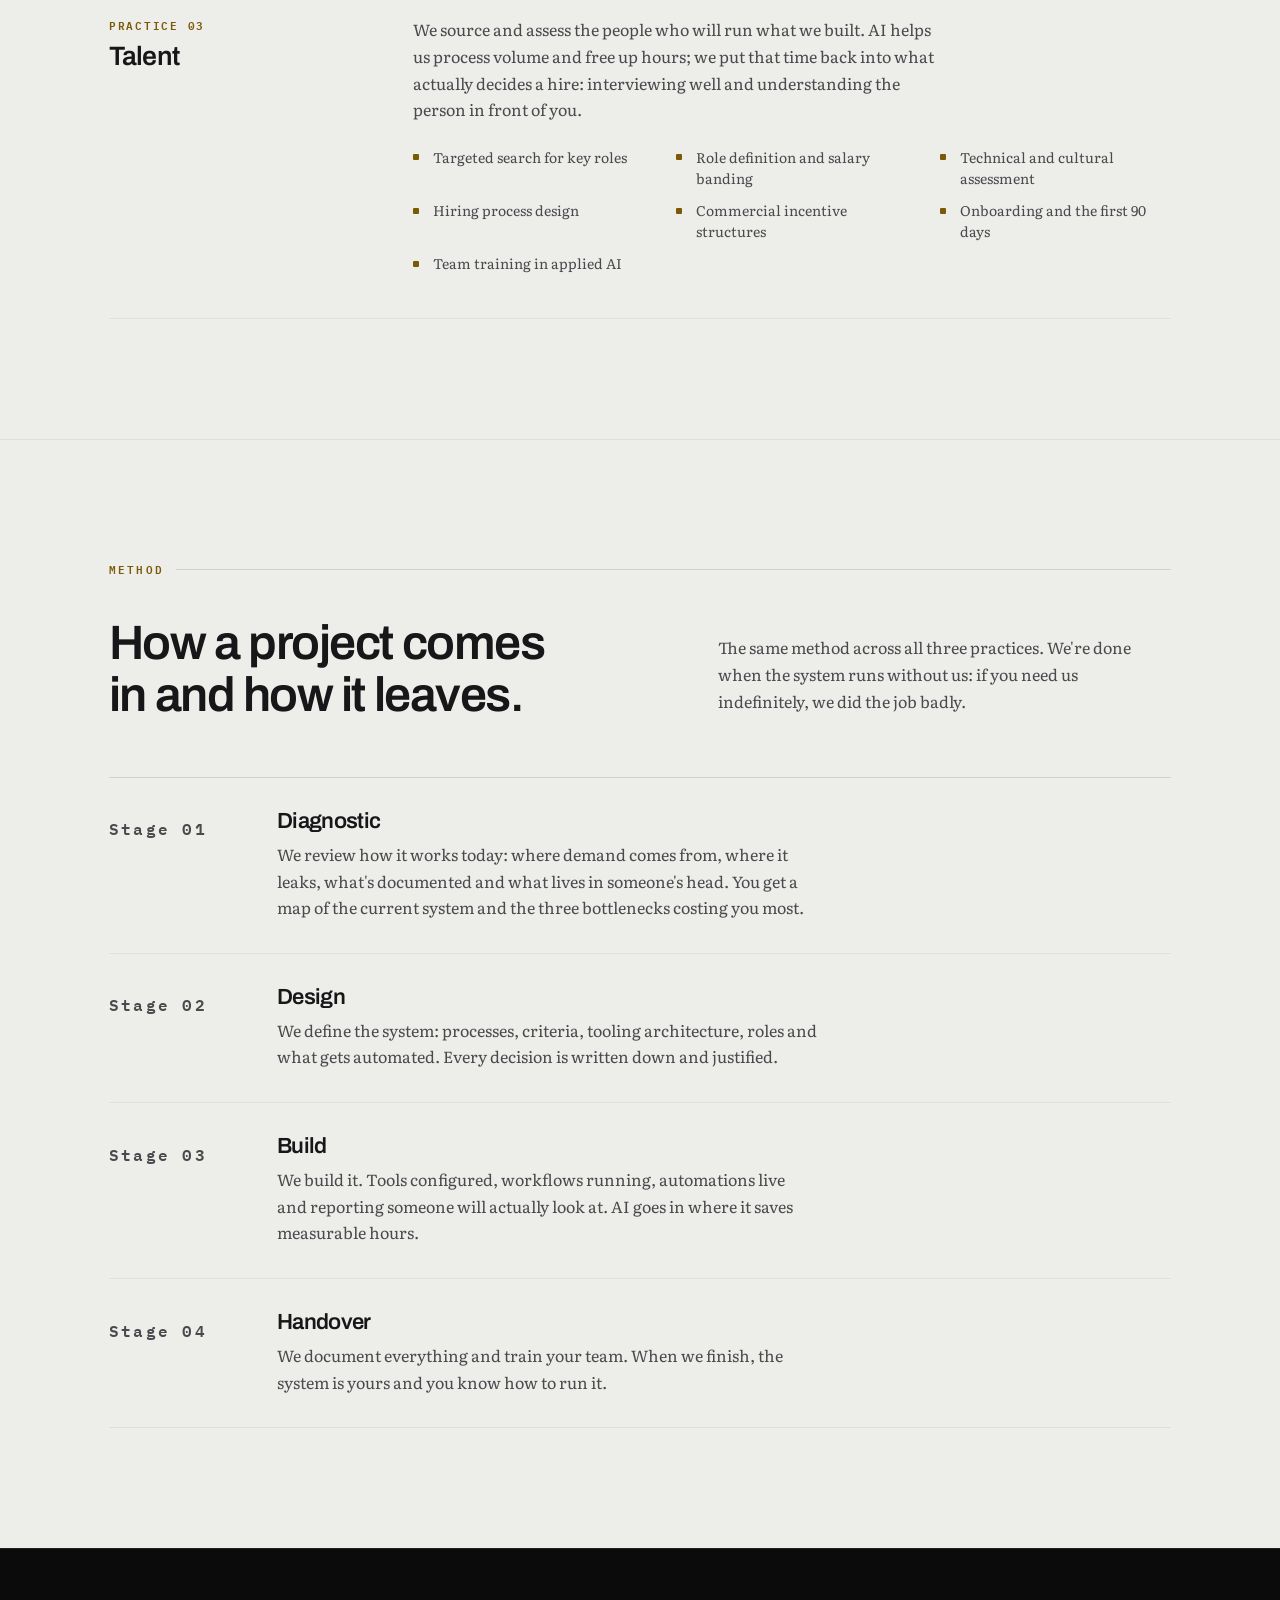
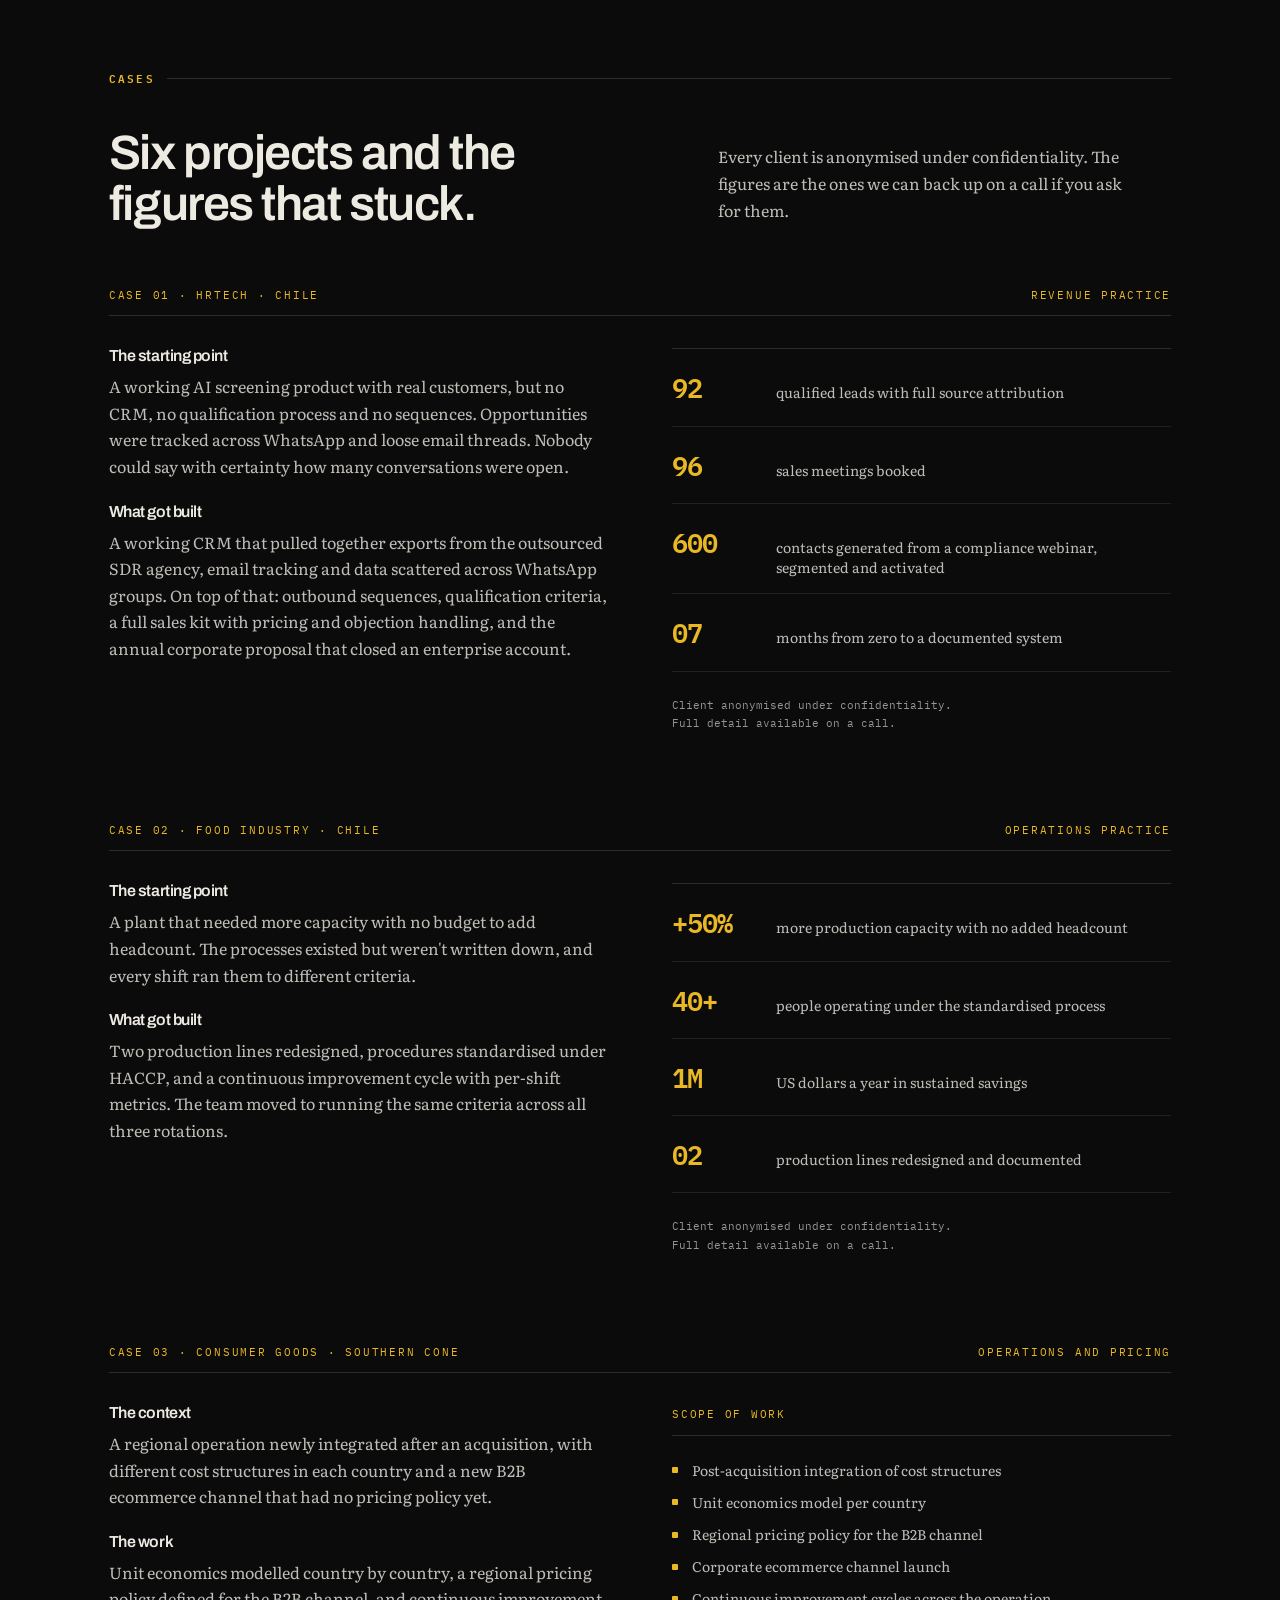
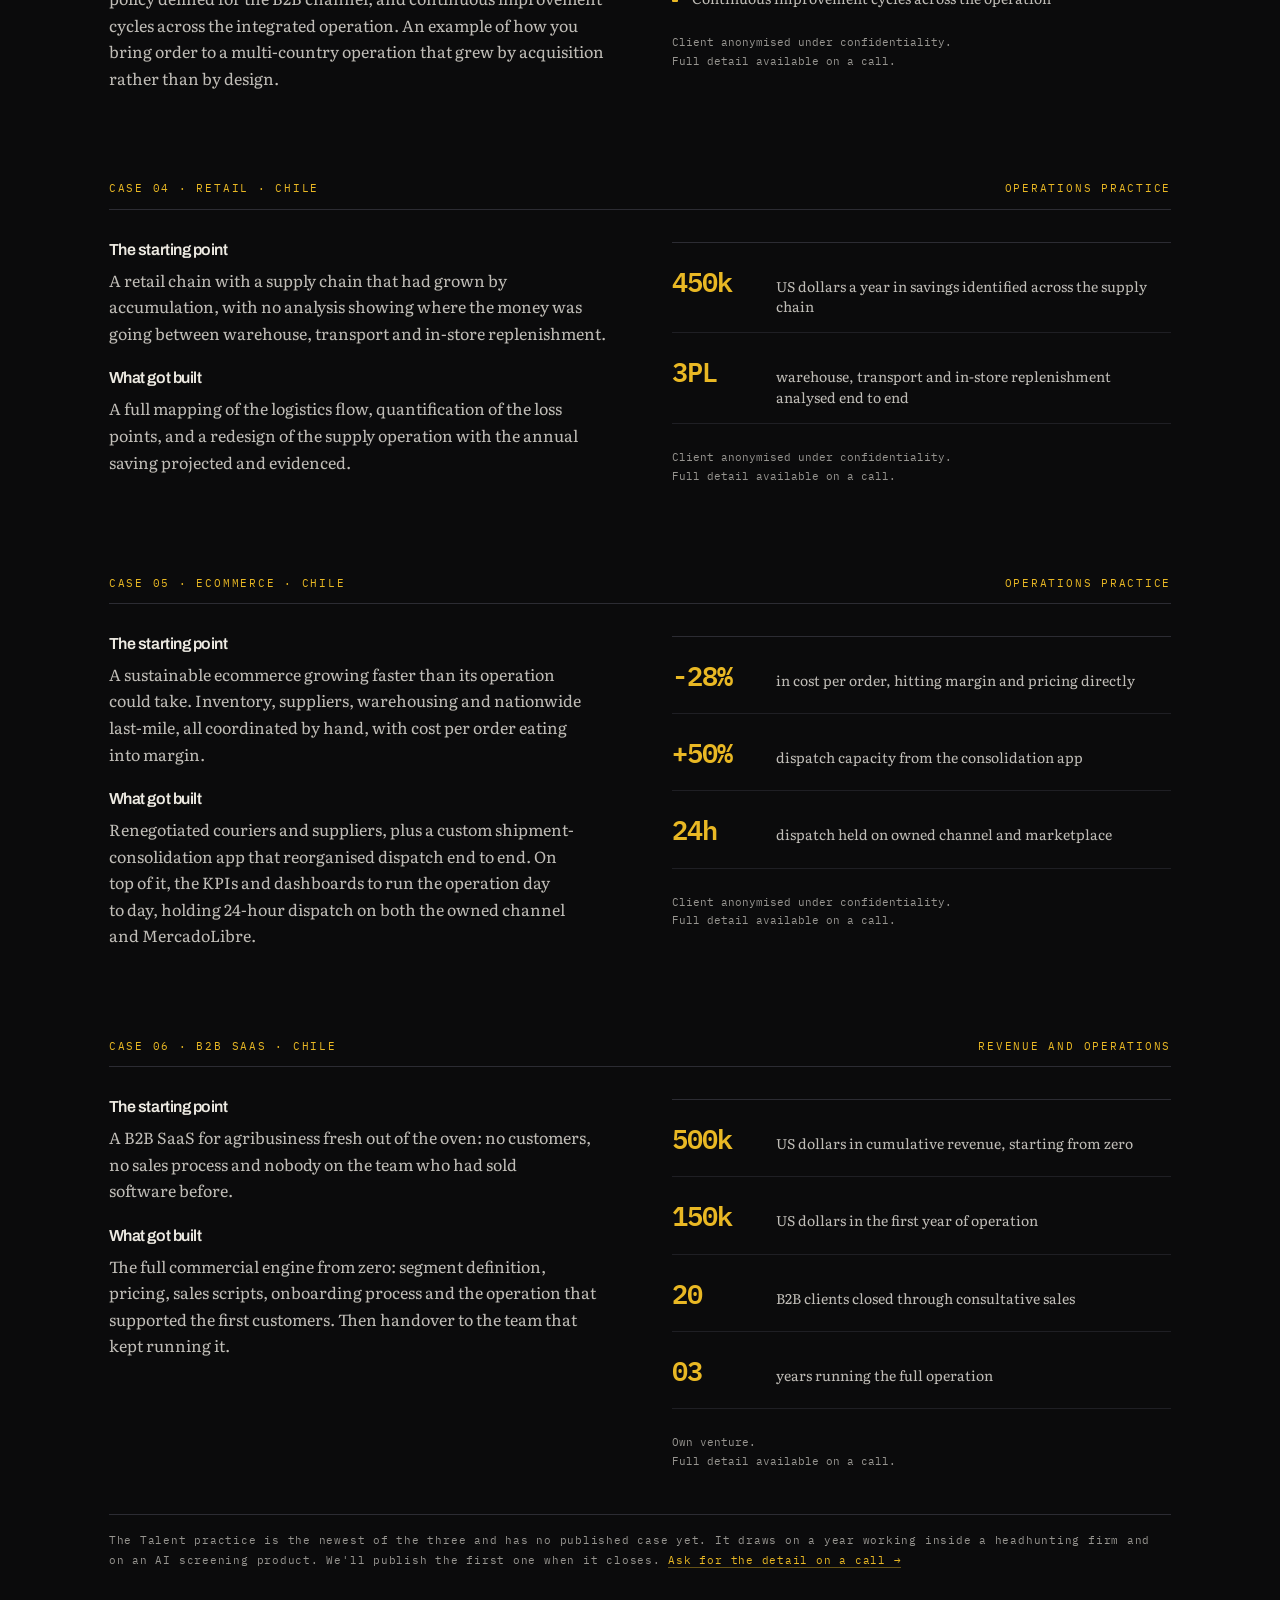
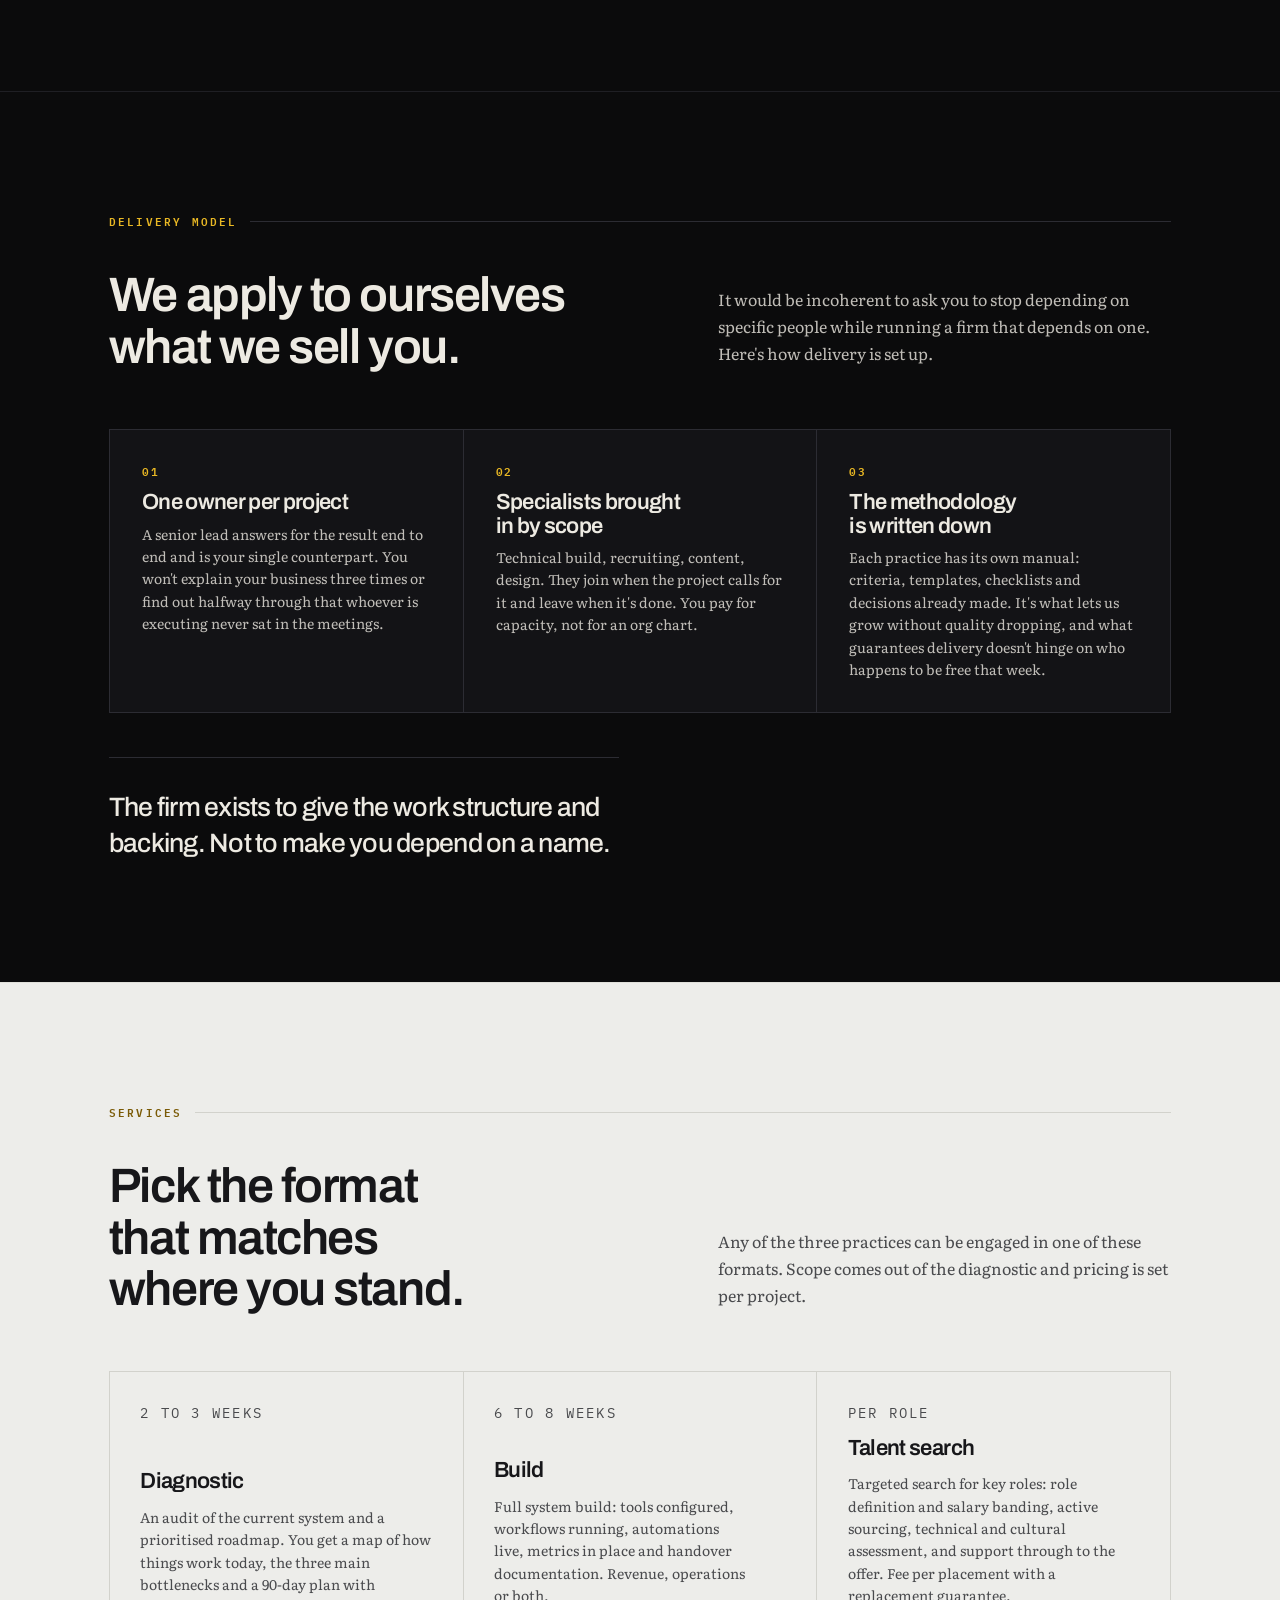
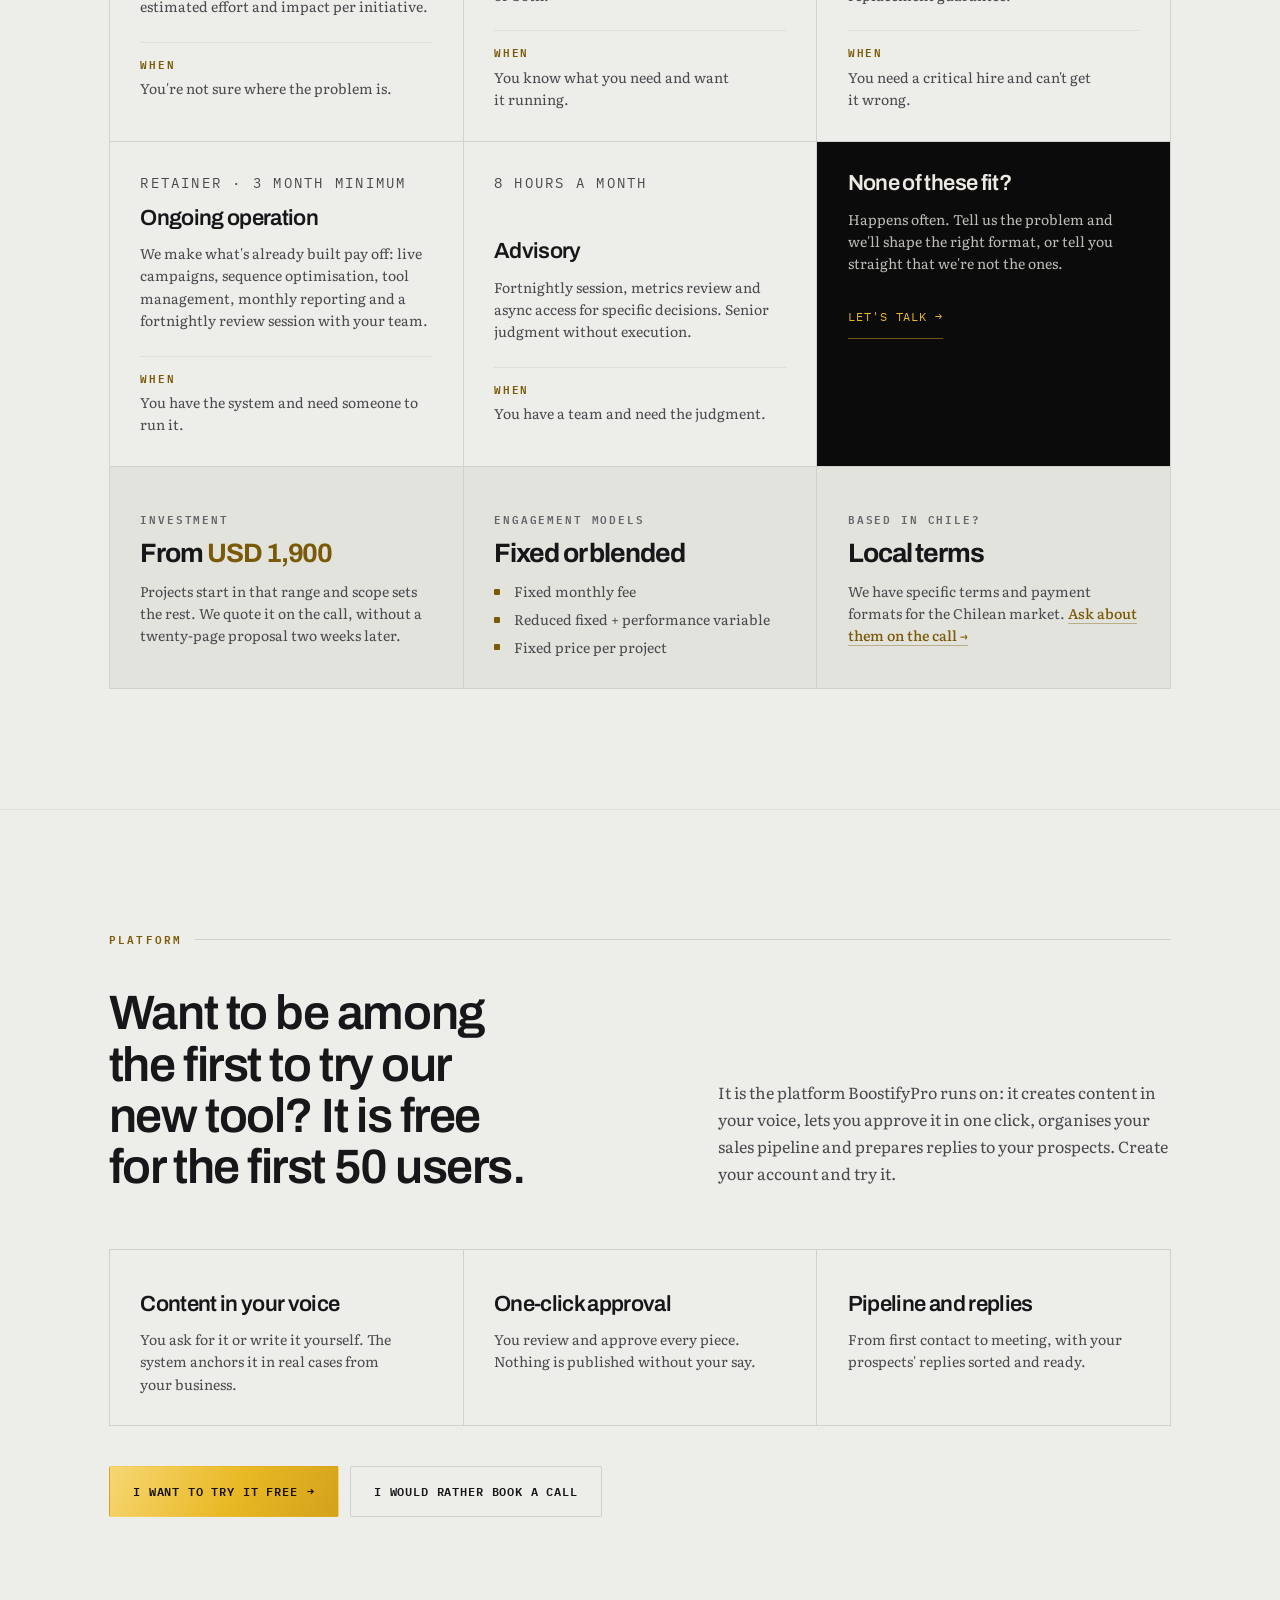
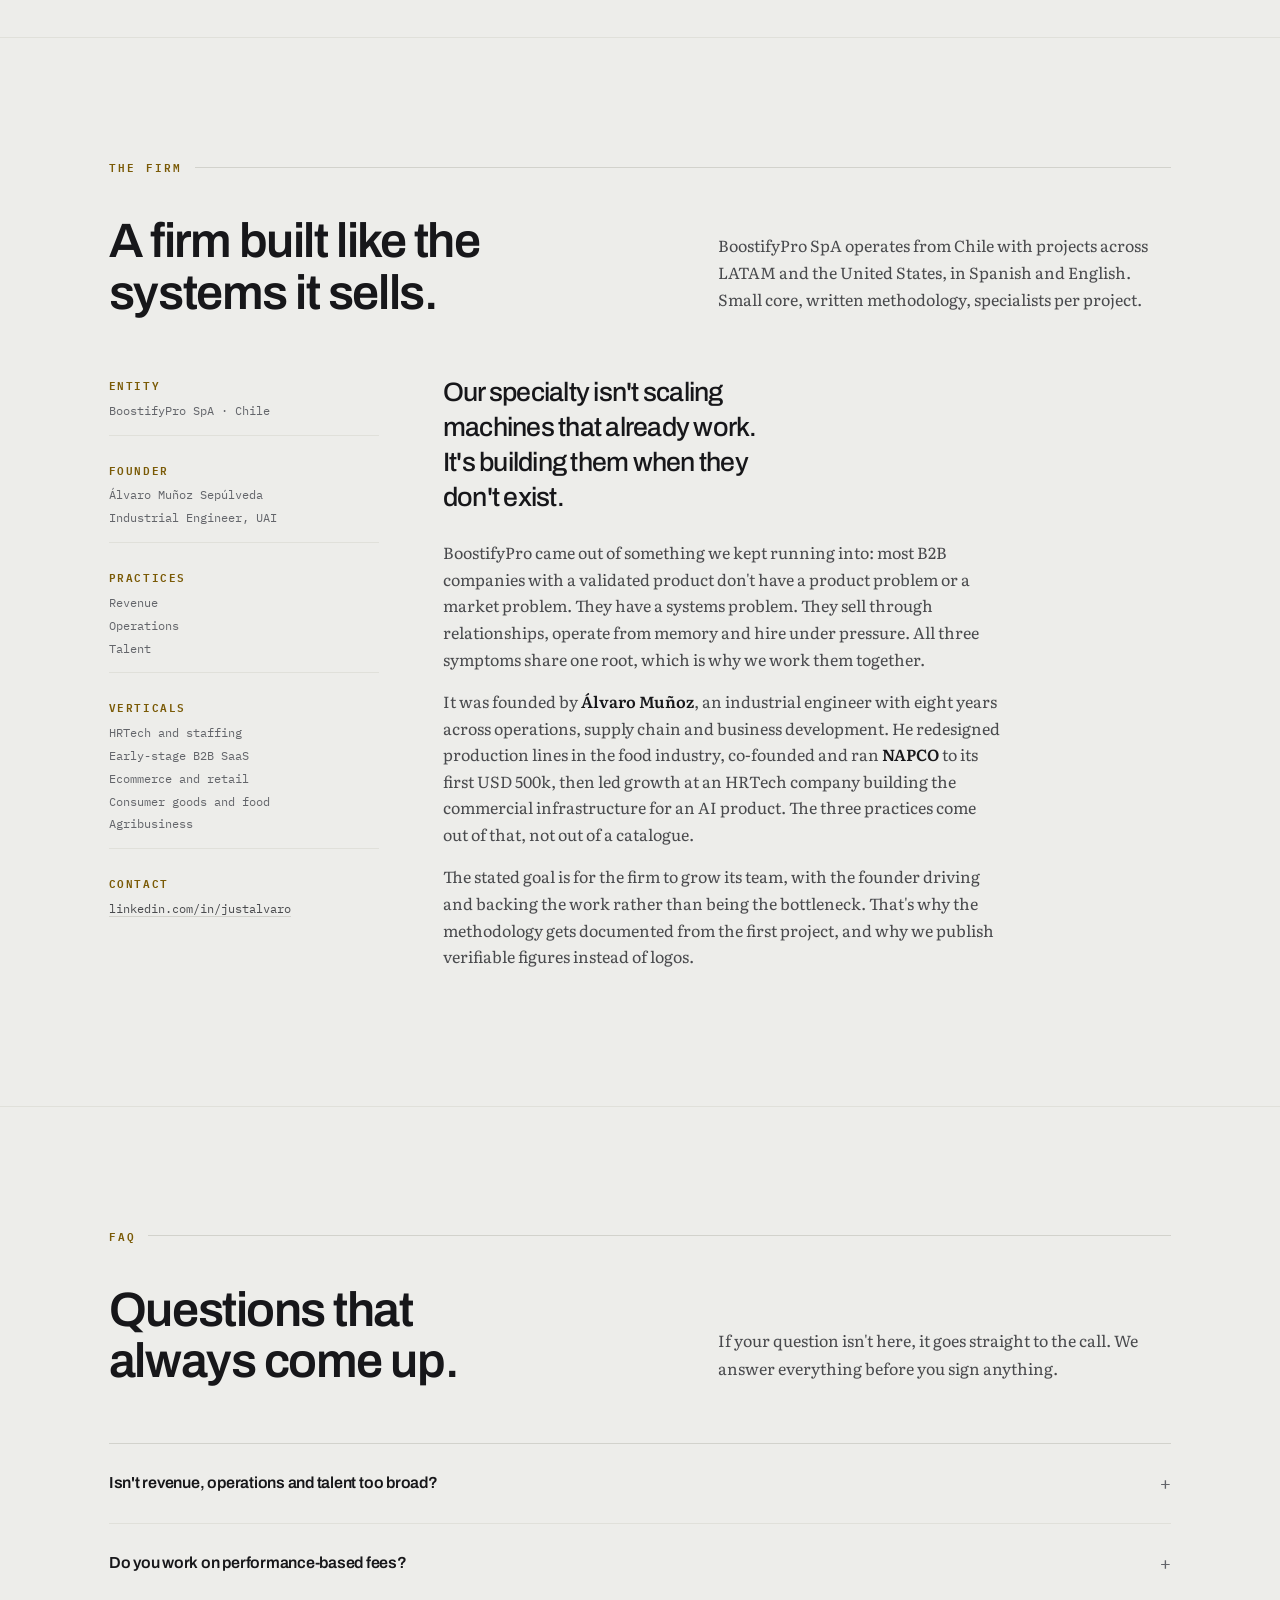
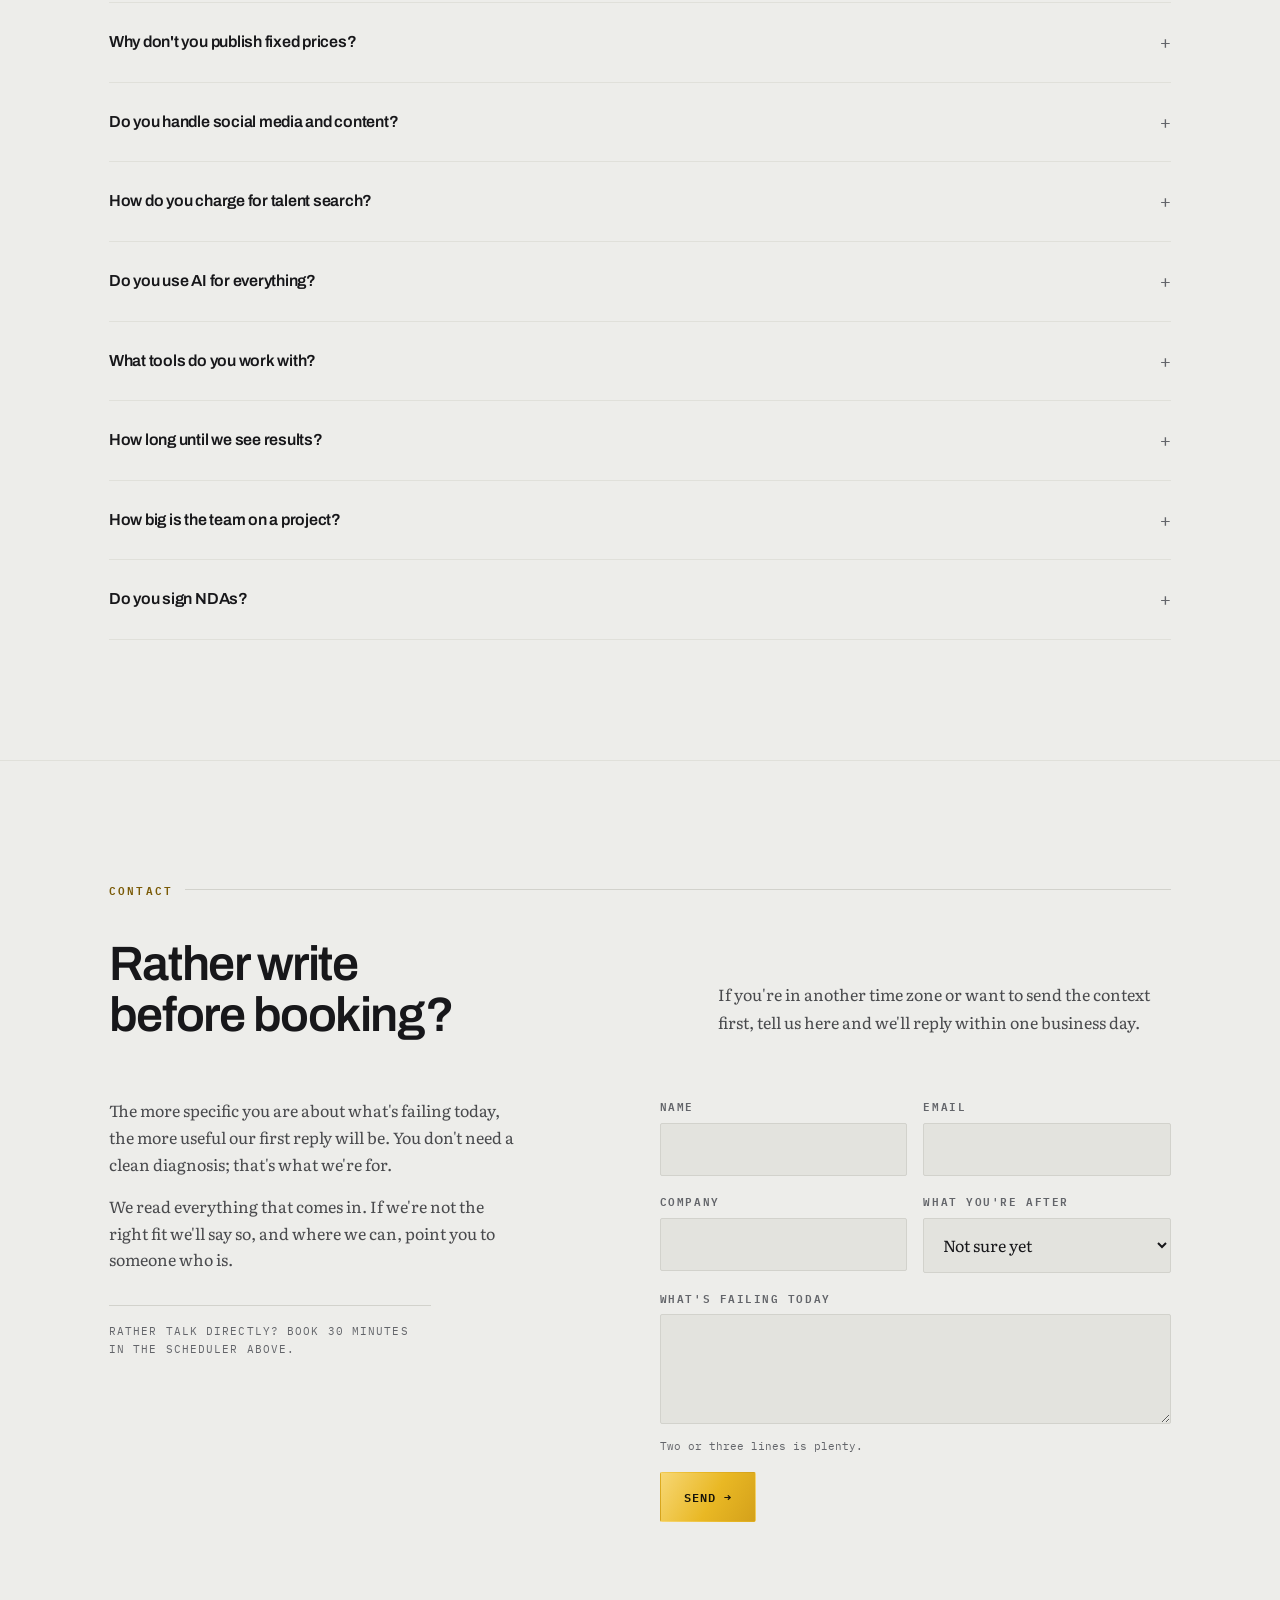
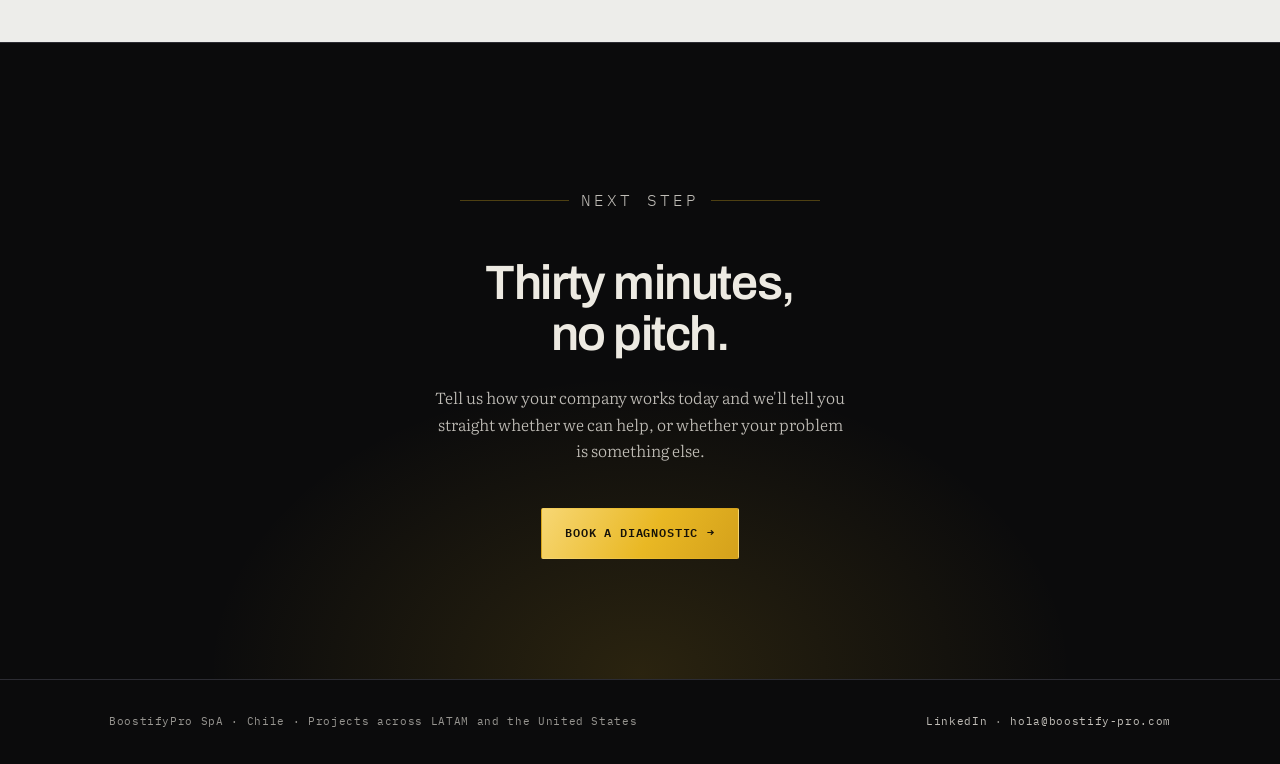
==== commit c0c3ed2a: "Ajusta el texto de la plataforma a lo que recibe un usuario nuevo El panel de prospeccion es solo de" ====
--- a/LandingPage/index.html
+++ b/LandingPage/index.html
@@ -341,7 +341,7 @@
 <a class="skip" href="#contenido" data-i18n="skip">Saltar al contenido</a>
 
 <div class="promo" role="region" aria-label="Anuncio">
-  <p><span data-i18n="promo.t">Acceso anticipado: prueba gratis nuestra nueva herramienta de prospección con IA. Gratis para los primeros 50 usuarios.</span>
+  <p><span data-i18n="promo.t">Acceso anticipado: prueba gratis nuestra nueva herramienta de marketing y ventas con IA. Gratis para los primeros 50 usuarios.</span>
   <a href="https://app.boostify-pro.com/app?utm_source=landing&amp;utm_medium=barra&amp;utm_campaign=registro" data-cta="barra" data-i18n="promo.cta">Quiero ser de los primeros</a></p>
 </div>
 
@@ -740,15 +740,15 @@
     <div class="sec-head">
       <p class="eyebrow rv" data-i18n="pl.eye">Plataforma</p>
       <h2 class="sec-title rv" id="h-plataforma" data-i18n="pl.title">¿Quieres ser de los primeros en probar nuestra nueva herramienta? Es gratis para los primeros 50 usuarios.</h2>
-      <p class="lede rv" data-i18n="pl.lede">Es la misma plataforma con la que opera BoostifyPro: prospectas con un panel que revisas en un clic. Redacta mensajes a dueños de negocio, los revisa para que no suenen a IA y te los deja listos. Tú apruebas y se envía. Crea tu cuenta y pruébala.</p>
+      <p class="lede rv" data-i18n="pl.lede">Es la plataforma con la que opera BoostifyPro: crea contenido en tu voz, te deja aprobarlo en un clic, ordena tu pipeline de ventas y prepara las respuestas a tus prospectos. Crea tu cuenta y pruébala.</p>
     </div>
     <div class="prods">
-      <article class="prod rv"><h3 data-i18n="pl.t1">A medida de cada persona</h3>
-        <p data-i18n="pl.p1">Cada mensaje parte de su último post y de lo que hace su empresa, no de una plantilla.</p></article>
-      <article class="prod rv"><h3 data-i18n="pl.t2">Revisión antes de enviar</h3>
-        <p data-i18n="pl.p2">Detecta frases de IA, datos inventados y mensajes genéricos. Nada sale sin tu aprobación.</p></article>
-      <article class="prod rv"><h3 data-i18n="pl.t3">Seguimiento en tu CRM</h3>
-        <p data-i18n="pl.p3">Cada contacto queda registrado y la cadencia de seguimiento corre sola.</p></article>
+      <article class="prod rv"><h3 data-i18n="pl.t1">Contenido en tu voz</h3>
+        <p data-i18n="pl.p1">Lo pides o lo escribes tú. El sistema lo ancla en casos reales de tu negocio.</p></article>
+      <article class="prod rv"><h3 data-i18n="pl.t2">Aprobación en un clic</h3>
+        <p data-i18n="pl.p2">Revisas y apruebas cada pieza. Nada se publica sin tu visto bueno.</p></article>
+      <article class="prod rv"><h3 data-i18n="pl.t3">Pipeline y respuestas</h3>
+        <p data-i18n="pl.p3">Del primer contacto a la reunión, con las respuestas de tus prospectos ordenadas y listas.</p></article>
     </div>
     <div class="hero-cta" style="margin-top:2.5rem">
       <a href="https://app.boostify-pro.com/app?utm_source=landing&amp;utm_medium=seccion_plataforma&amp;utm_campaign=registro" class="btn" data-cta="seccion" data-i18n="pl.cta">Quiero probarla gratis<span class="arw" aria-hidden="true">→</span></a>
@@ -933,12 +933,12 @@
 
 "nav.quien":"Fit","nav.prac":"Practices","nav.met":"Method","nav.cas":"Cases","nav.srv":"Services",
 "nav.firm":"The firm","nav.cta":"Book<span class='arw' aria-hidden='true'>→</span>","nav.ctaLong":"Book a diagnostic →",
-"nav.plat":"Platform","promo.t":"Early access: try our new AI prospecting tool for free. Free for the first 50 users.","promo.cta":"I want to be among the first","hero.cta3":"Try the tool for free<span class='arw' aria-hidden='true'>→</span>",
+"nav.plat":"Platform","promo.t":"Early access: try our new AI marketing and sales tool for free. Free for the first 50 users.","promo.cta":"I want to be among the first","hero.cta3":"Try the tool for free<span class='arw' aria-hidden='true'>→</span>",
 "pl.eye":"Platform","pl.title":"Want to be among the first to try our new tool? It is free for the first 50 users.",
-"pl.lede":"It is the same platform BoostifyPro runs on: you prospect from a panel you review in one click. It drafts messages to business owners, checks them so they do not sound like AI, and leaves them ready. You approve and it sends. Create your account and try it.",
-"pl.t1":"Tailored to each person","pl.p1":"Every message starts from their latest post and what their company does, not from a template.",
-"pl.t2":"Review before sending","pl.p2":"It flags AI phrasing, invented facts and generic messages. Nothing goes out without your approval.",
-"pl.t3":"Follow-up in your CRM","pl.p3":"Every contact is logged and the follow-up cadence runs on its own.",
+"pl.lede":"It is the platform BoostifyPro runs on: it creates content in your voice, lets you approve it in one click, organises your sales pipeline and prepares replies to your prospects. Create your account and try it.",
+"pl.t1":"Content in your voice","pl.p1":"You ask for it or write it yourself. The system anchors it in real cases from your business.",
+"pl.t2":"One-click approval","pl.p2":"You review and approve every piece. Nothing is published without your say.",
+"pl.t3":"Pipeline and replies","pl.p3":"From first contact to meeting, with your prospects' replies sorted and ready.",
 "pl.cta":"I want to try it free<span class='arw' aria-hidden='true'>→</span>","pl.cta2":"I would rather book a call",
 "hero.eyebrow":"Revenue · Operations · Talent",
 "hero.h1":"We build the systems your company <i>doesn't have.</i>",
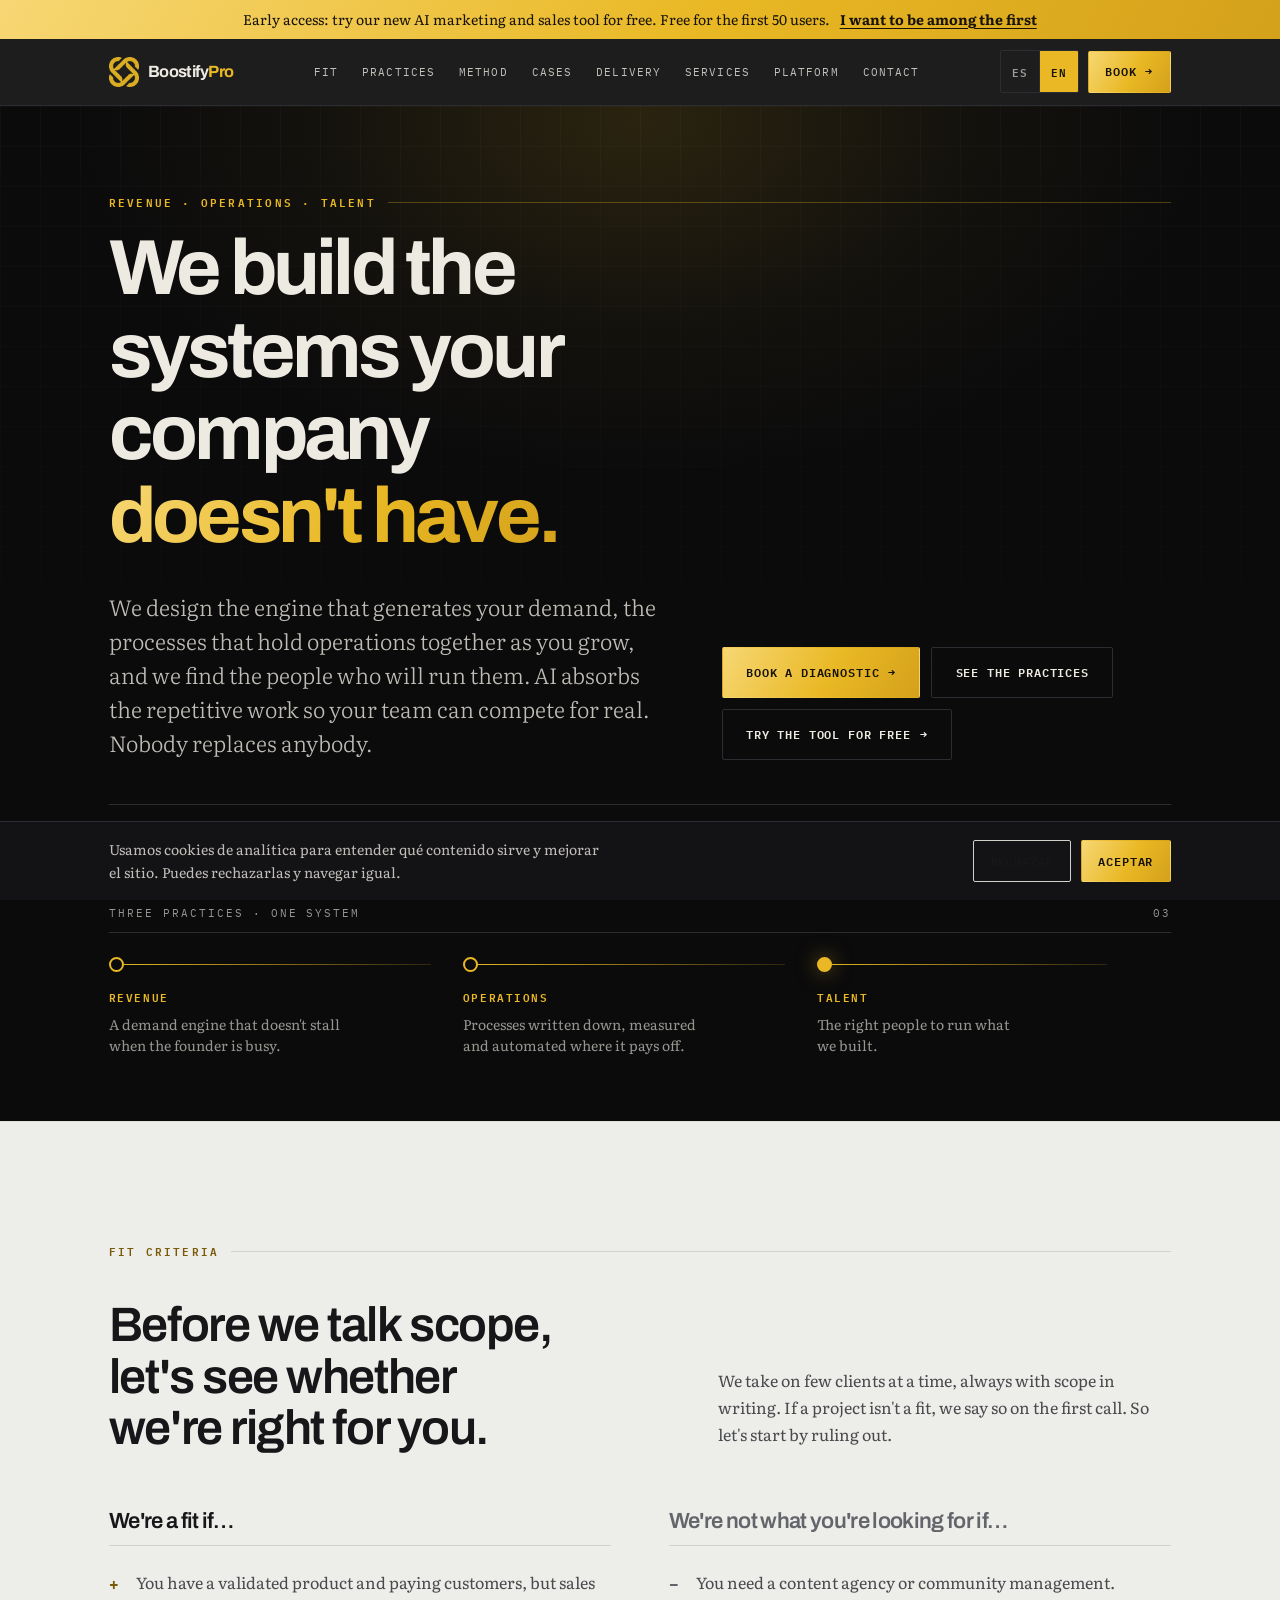
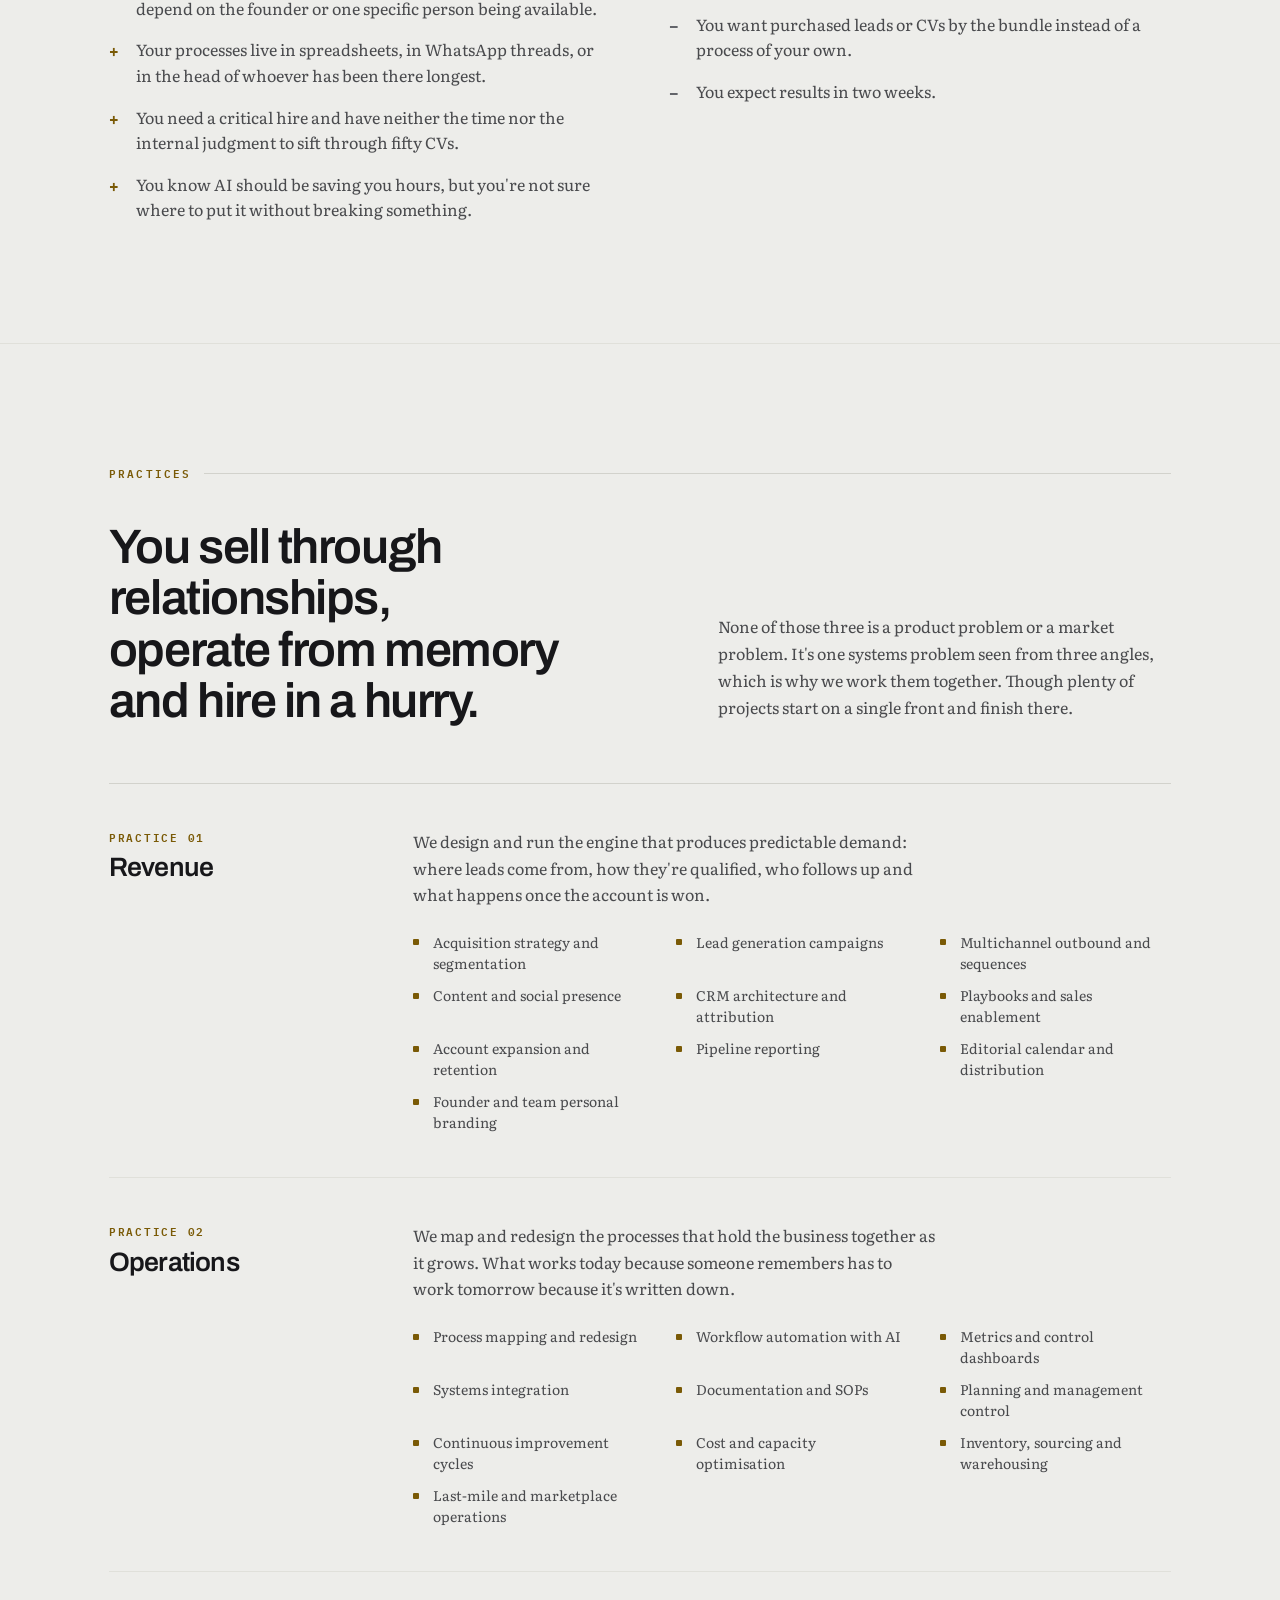
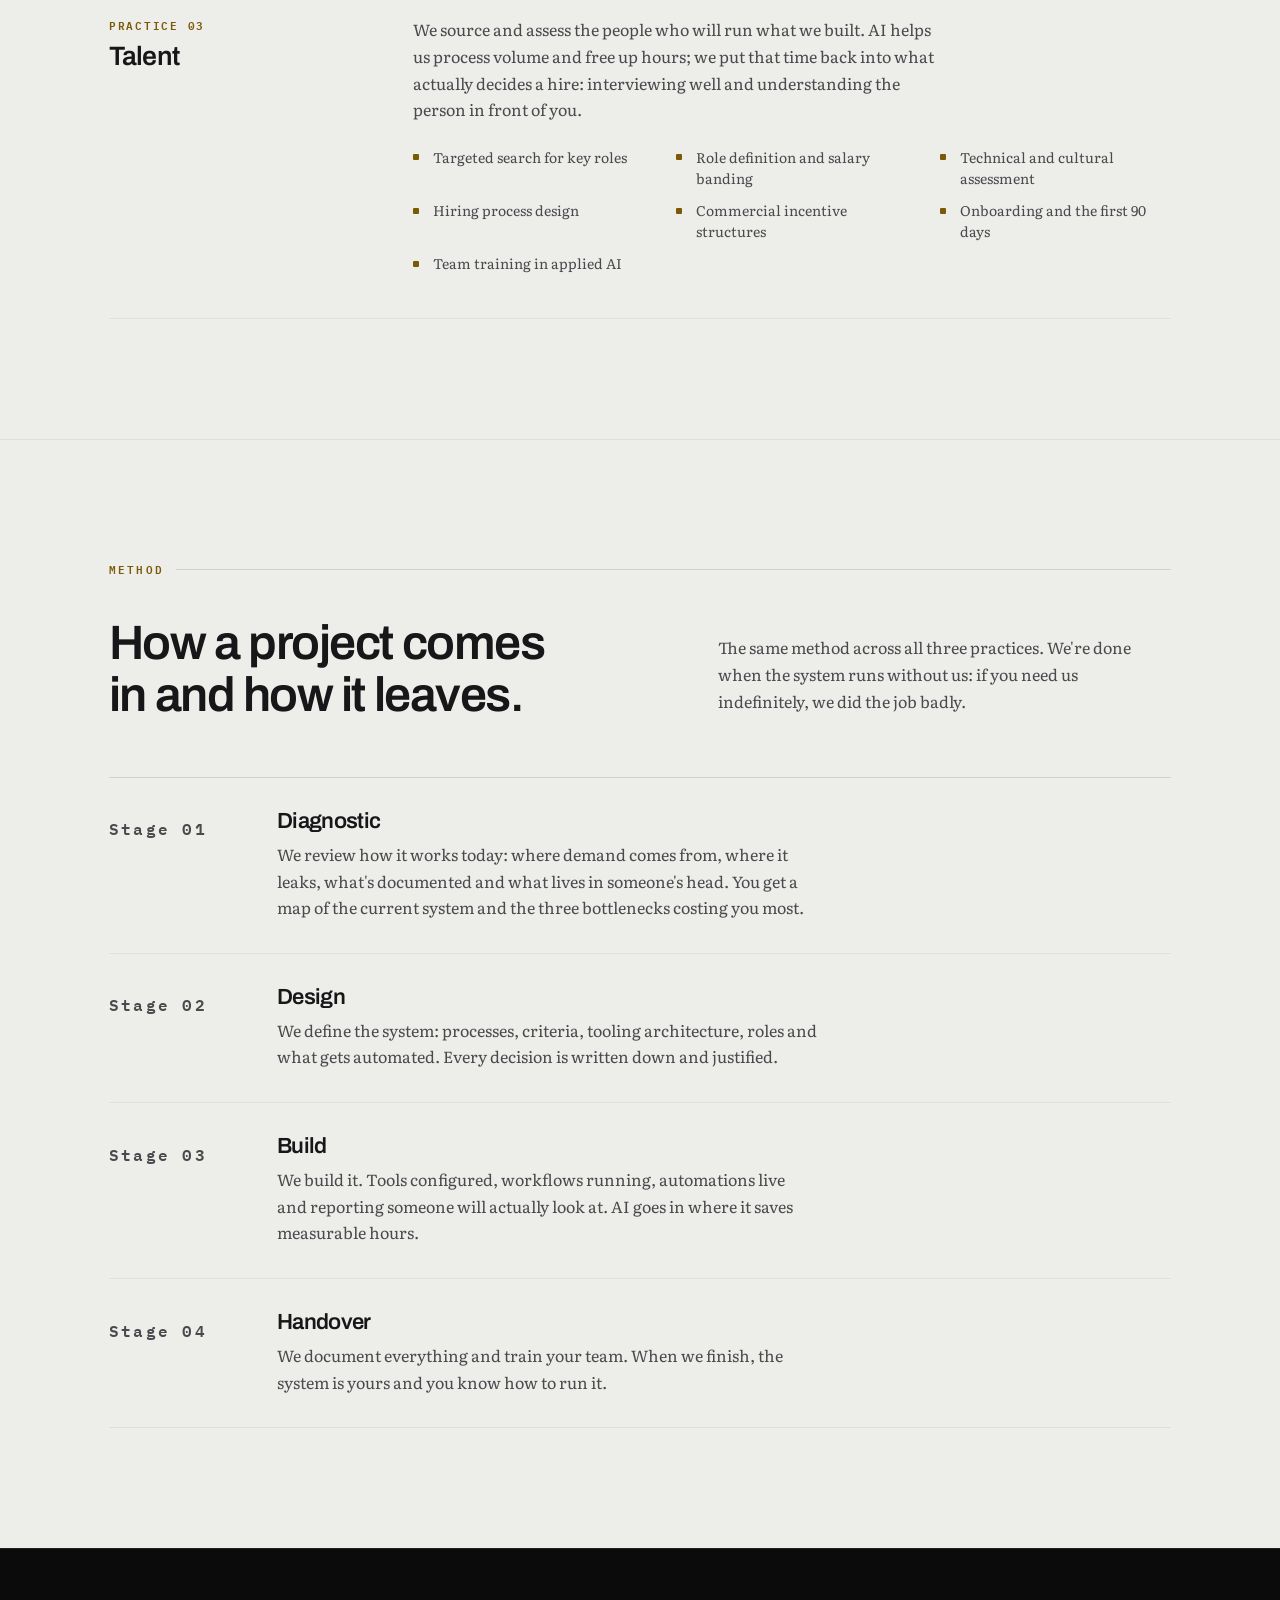
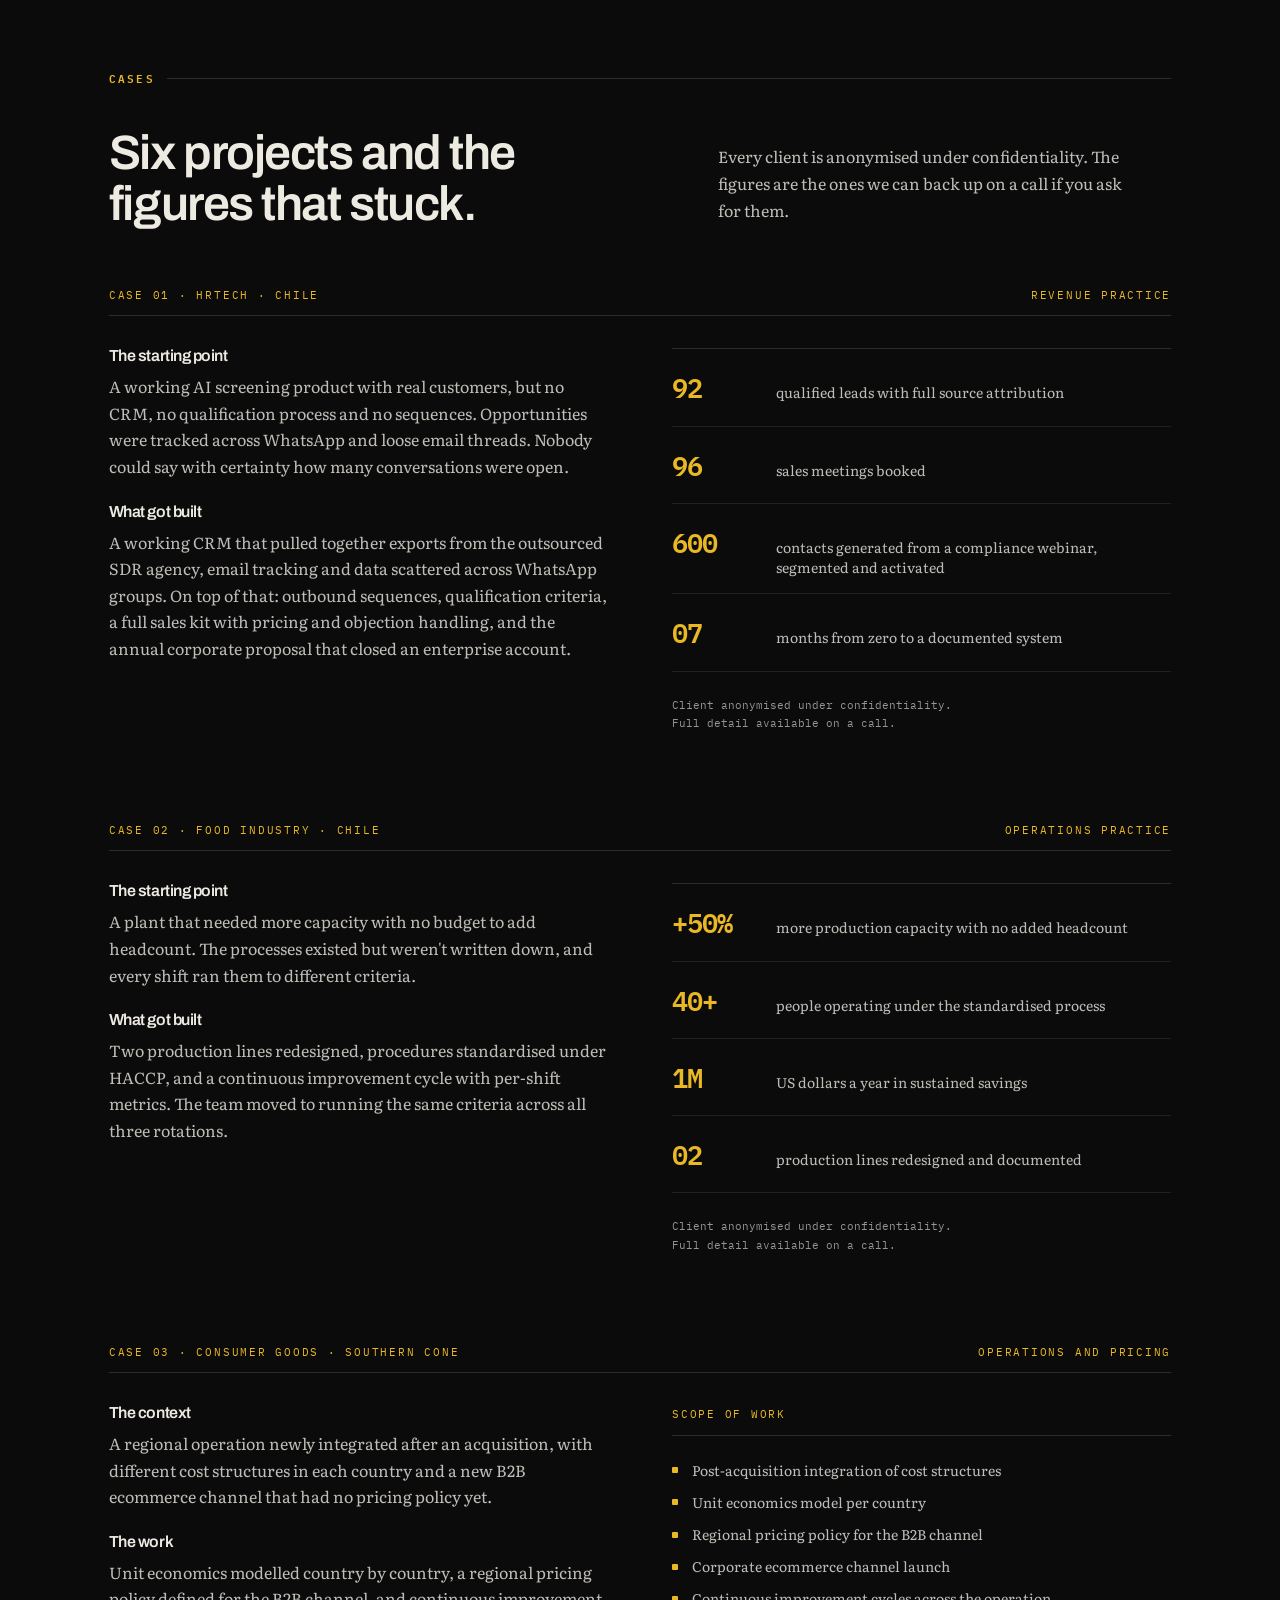
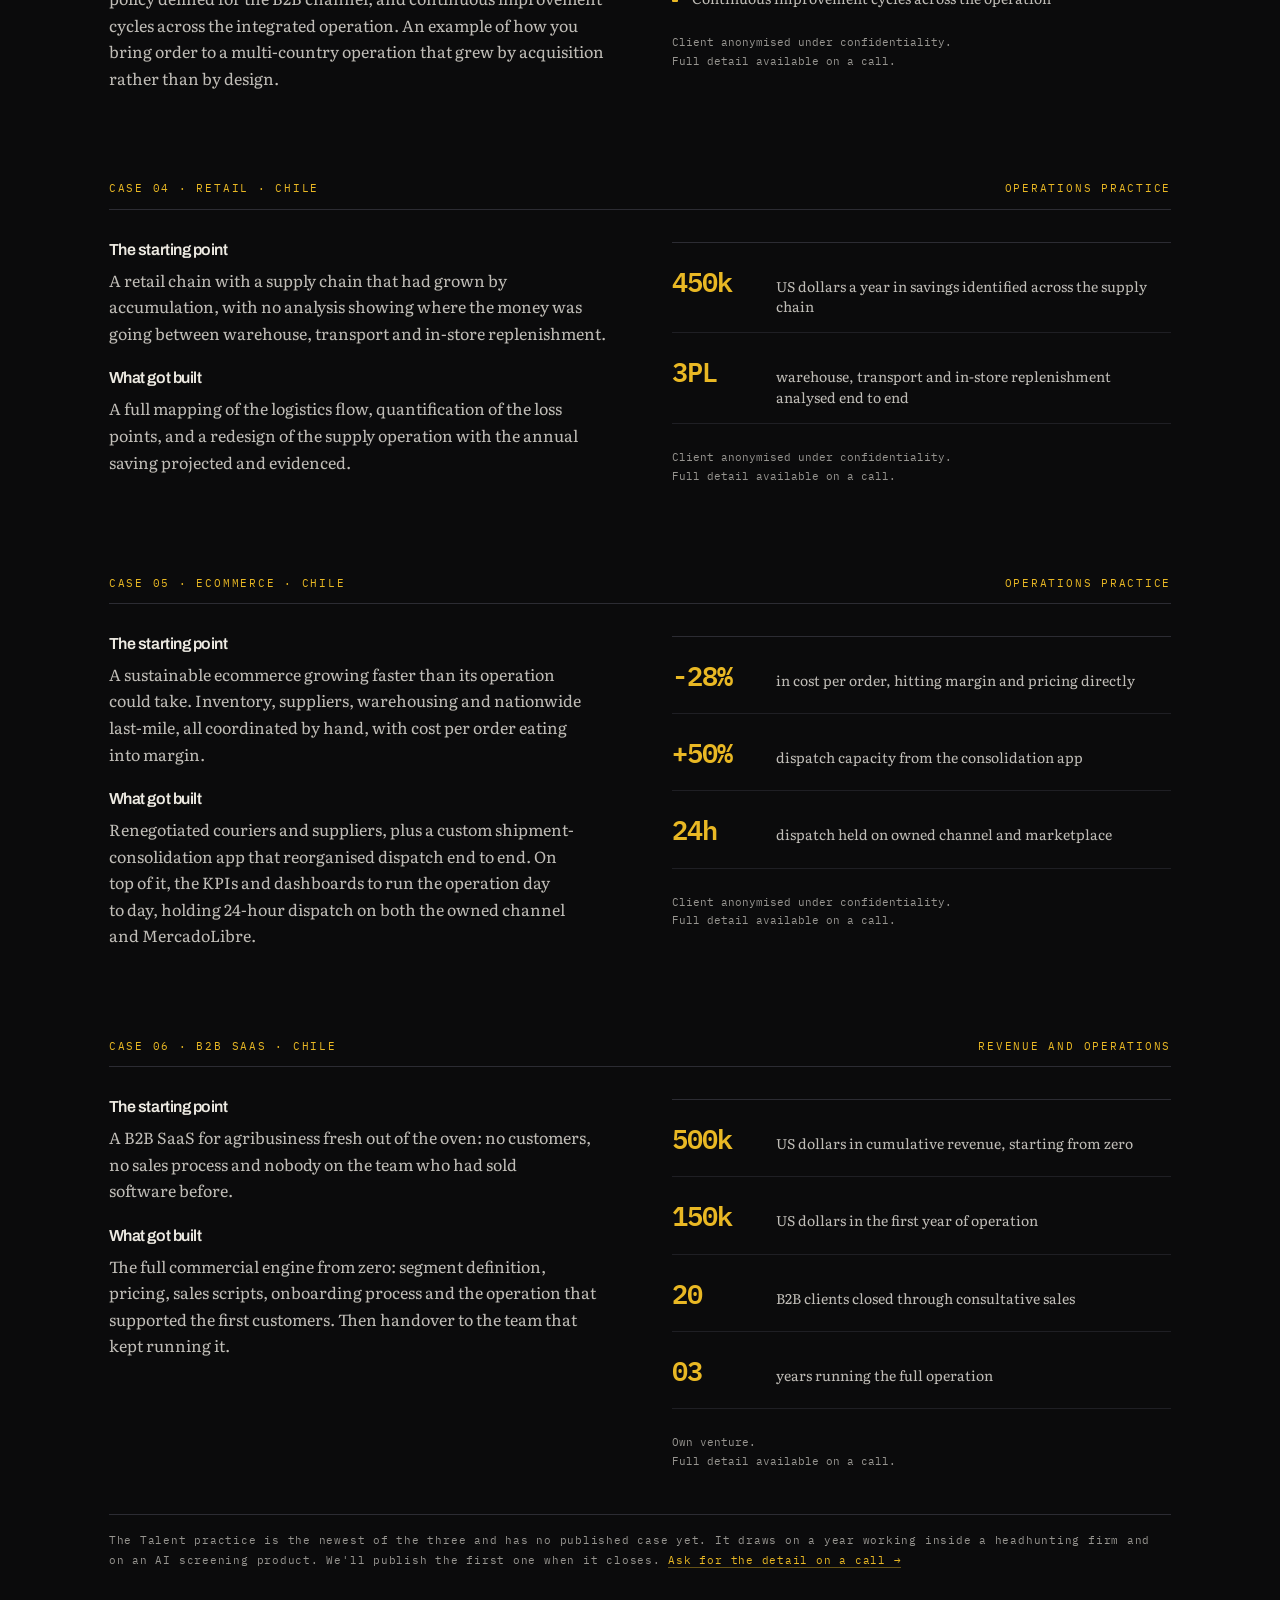
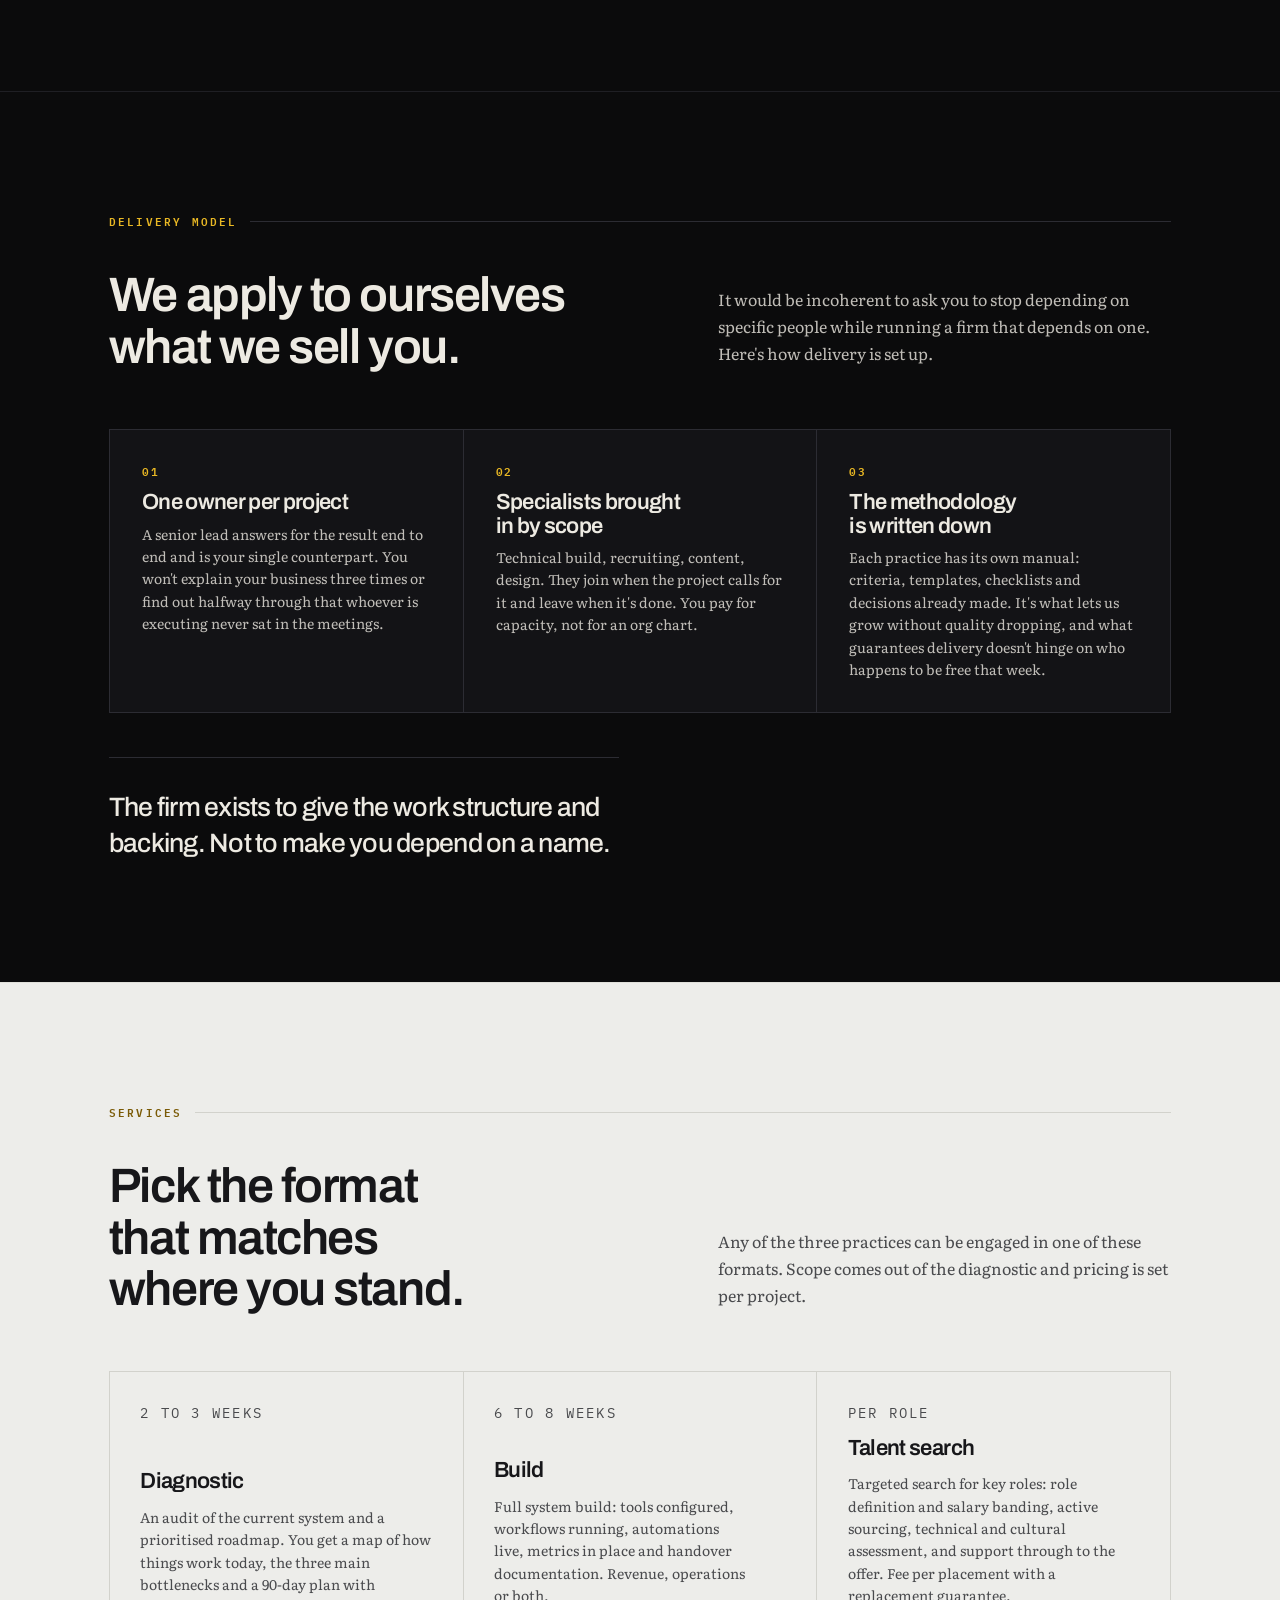
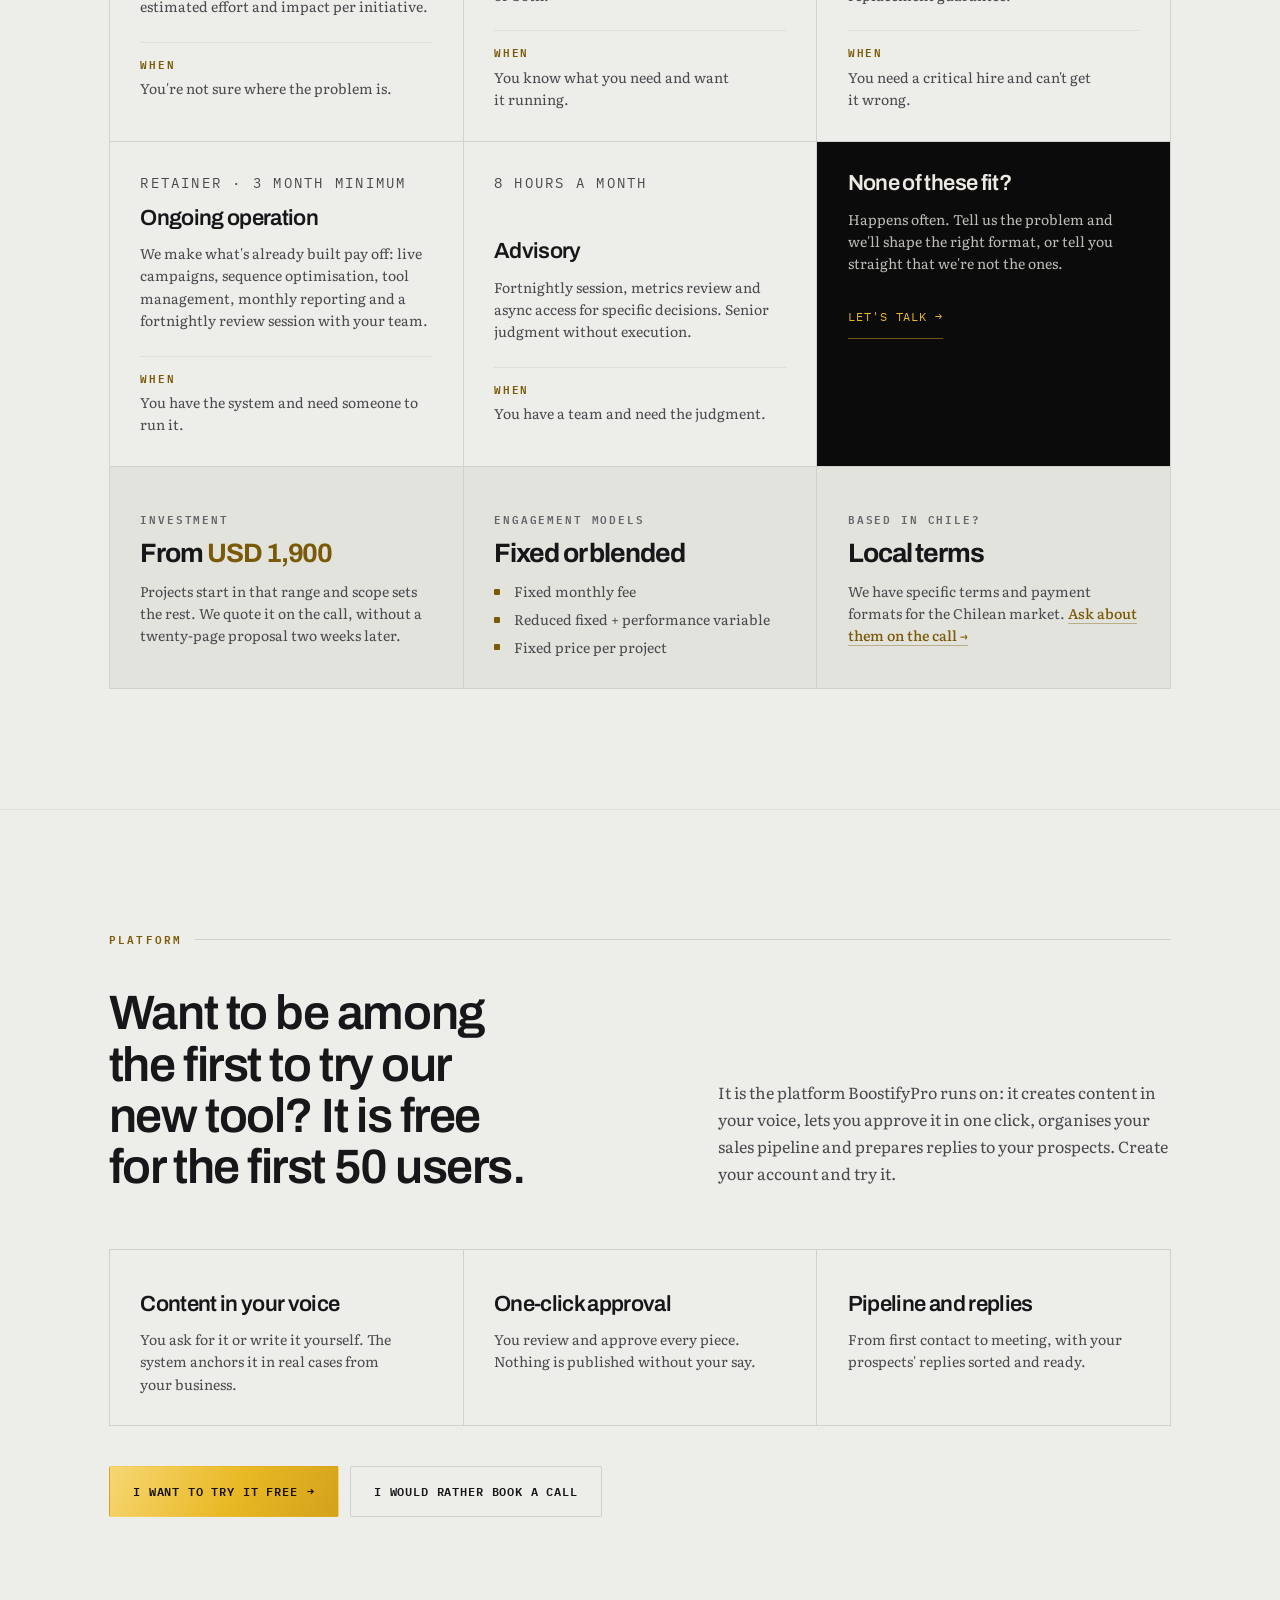
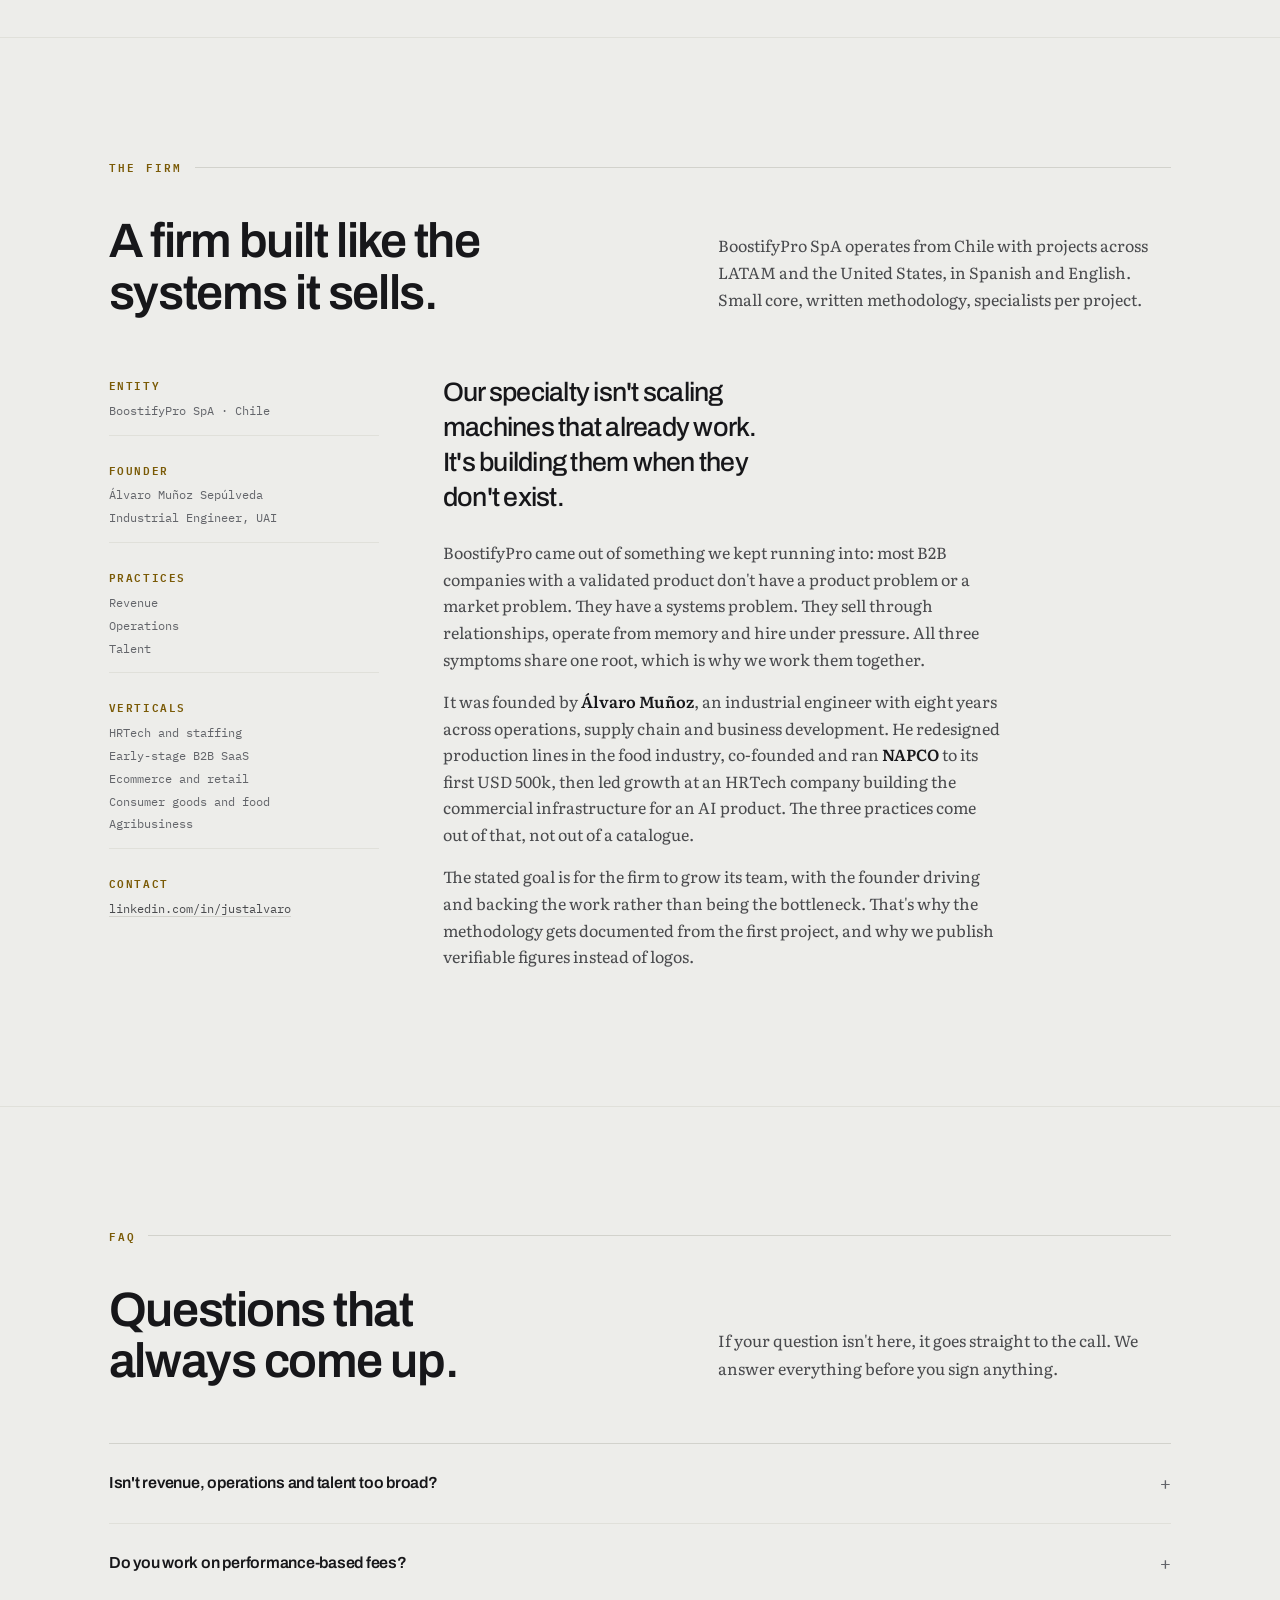
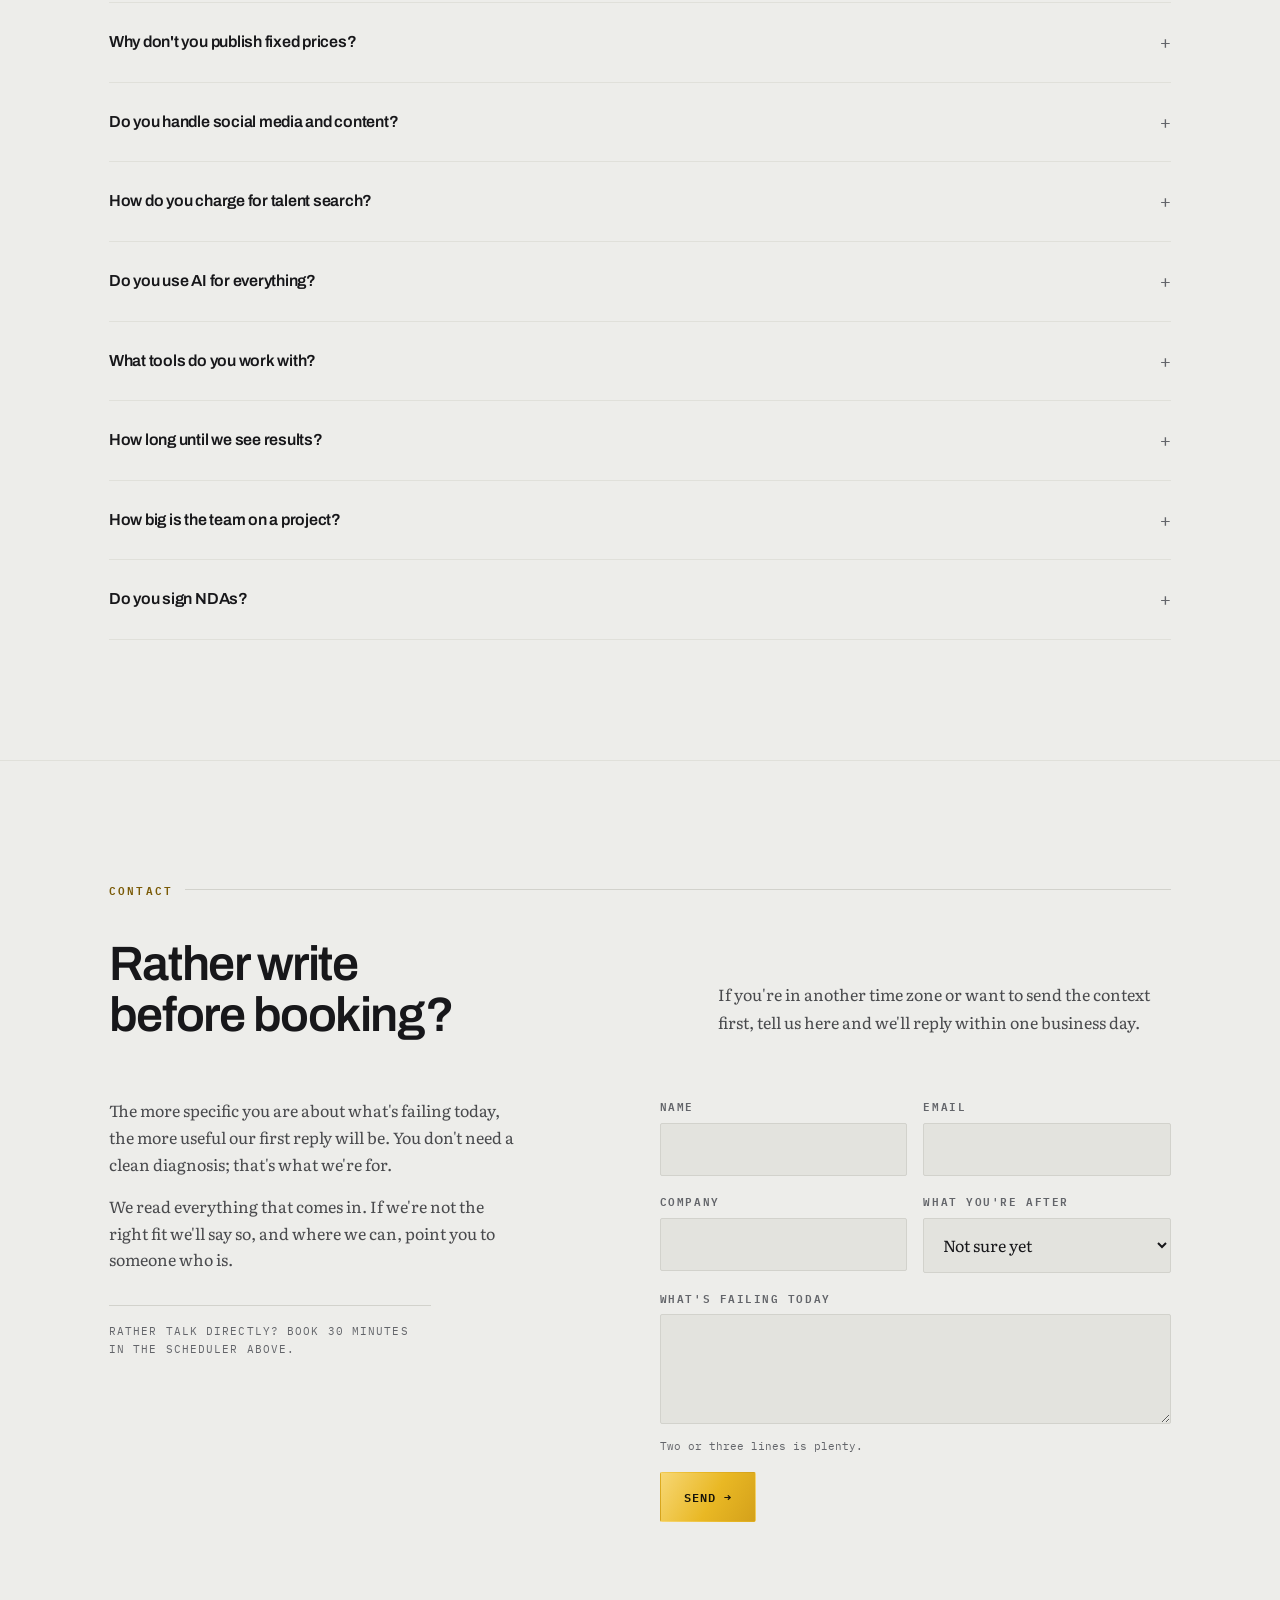
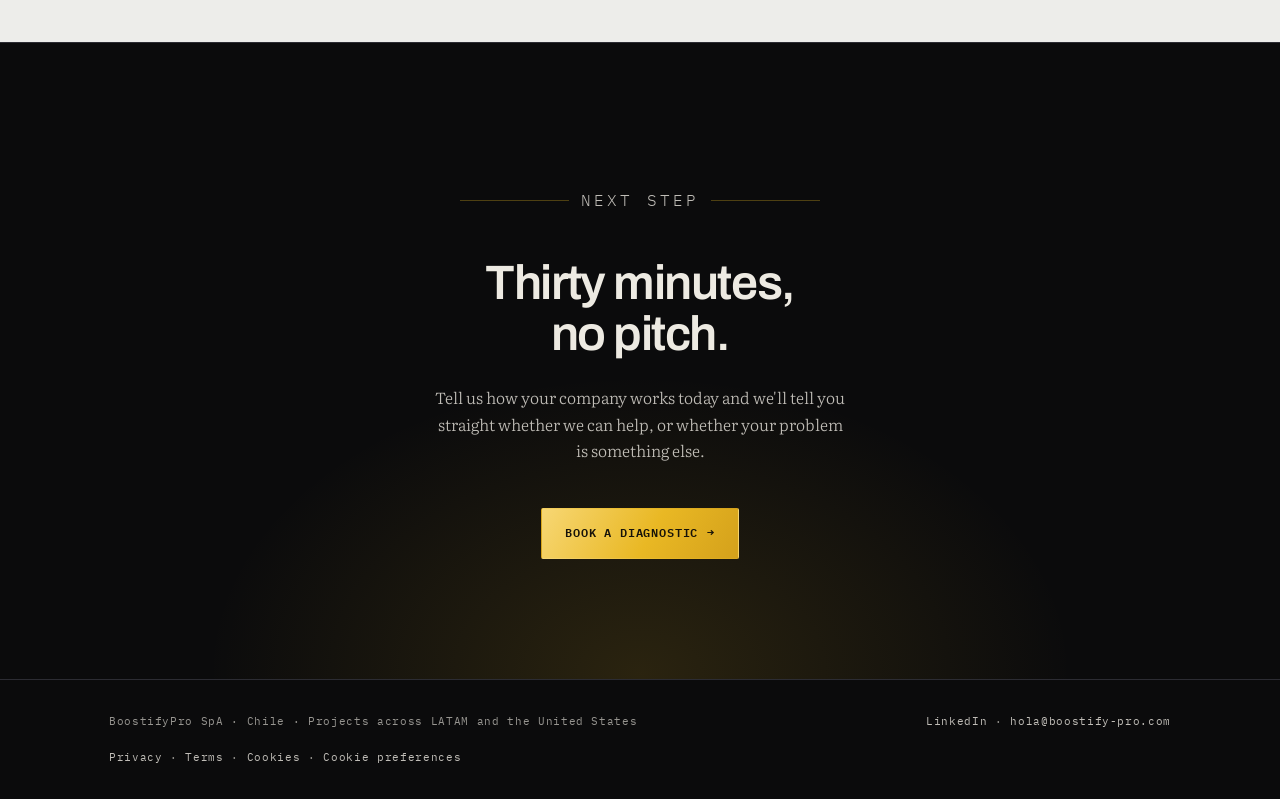
==== commit 12fca861: "Agrega paginas legales (privacidad, terminos, cookies) en ES y EN - /privacidad, /terminos, /cookies" ====
--- a/LandingPage/index.html
+++ b/LandingPage/index.html
@@ -301,6 +301,7 @@
 .foot-in{display:flex;justify-content:space-between;align-items:center;gap:var(--s4);flex-wrap:wrap;font-family:var(--mono);font-size:var(--t-2xs);letter-spacing:.06em;line-height:1.8}
 .foot-in a{color:var(--pale-soft);text-decoration:none;transition:color .18s}
 .foot-in a:hover{color:var(--gold)}
+.foot-legal{flex-basis:100%}
 
 .js .form-wrap{display:grid;grid-template-columns:minmax(0,1fr) minmax(0,1.05fr);gap:clamp(2rem,5vw,4.5rem);align-items:start}
 @media(max-width:820px){.form-wrap{grid-template-columns:1fr}}
@@ -871,6 +872,7 @@
   <div class="wrap foot-in">
     <span data-i18n="ft.l">BoostifyPro SpA · Chile · Proyectos en LATAM y Estados Unidos</span>
     <span><a href="https://cl.linkedin.com/in/justalvaro">LinkedIn</a> · <a href="mailto:hola@boostify-pro.com">hola@boostify-pro.com</a></span>
+    <span class="foot-legal"><a href="/privacidad" data-href-es="/privacidad" data-href-en="/en/privacy" data-i18n="ft.priv">Privacidad</a> · <a href="/terminos" data-href-es="/terminos" data-href-en="/en/terms" data-i18n="ft.terms">Términos</a> · <a href="/cookies">Cookies</a> · <a href="#" id="ck-pref" data-i18n="ft.pref">Preferencias de cookies</a></span>
   </div>
 </footer>
 
@@ -1034,7 +1036,8 @@
 "cl.eye":"Next step","cl.h":"Thirty minutes, no pitch.",
 "cl.p":"Tell us how your company works today and we'll tell you straight whether we can help, or whether your problem is something else.",
 "cl.cta":"Book a diagnostic<span class='arw' aria-hidden='true'>→</span>",
-"ft.l":"BoostifyPro SpA · Chile · Projects across LATAM and the United States"
+"ft.l":"BoostifyPro SpA · Chile · Projects across LATAM and the United States",
+"ft.priv":"Privacy","ft.terms":"Terms","ft.pref":"Cookie preferences"
 };
 
 (function(){
@@ -1057,6 +1060,9 @@
     nodes.forEach(function(el){
       var v=dict[el.dataset.i18n];
       if(v!==undefined) el.innerHTML=v;
+    });
+    document.querySelectorAll('[data-href-es]').forEach(function(a){
+      a.setAttribute('href',lang==='en'?a.dataset.hrefEn:a.dataset.hrefEs);
     });
     document.documentElement.lang=lang;
     document.title=TITLE[lang];
@@ -1188,6 +1194,10 @@
   });
   document.getElementById('ck-no').addEventListener('click',function(){
     store('bp_consent','no'); banner.dataset.show='false';
+    if(window.gtag) gtag('consent','update',{ad_storage:'denied',ad_user_data:'denied',ad_personalization:'denied',analytics_storage:'denied'});
+  });
+  document.getElementById('ck-pref').addEventListener('click',function(e){
+    e.preventDefault(); banner.dataset.show='true';
   });
 })();
 
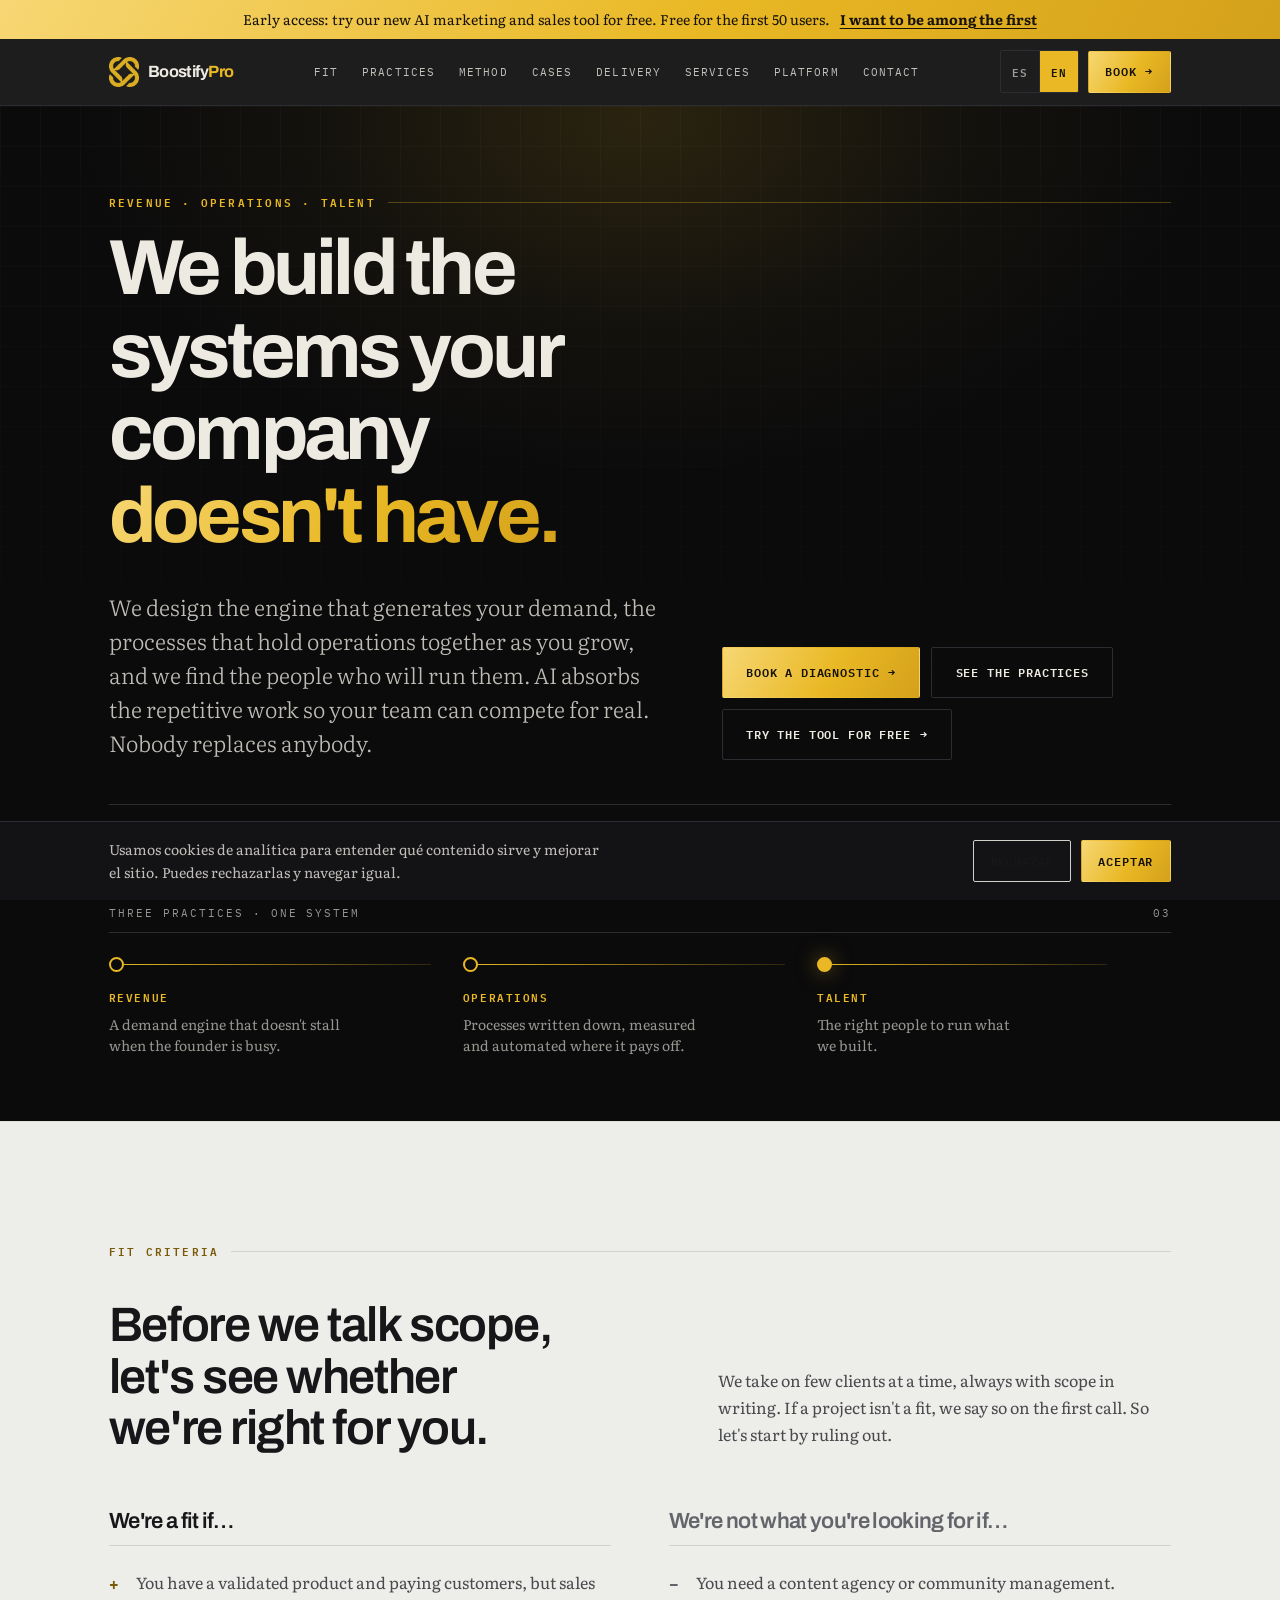
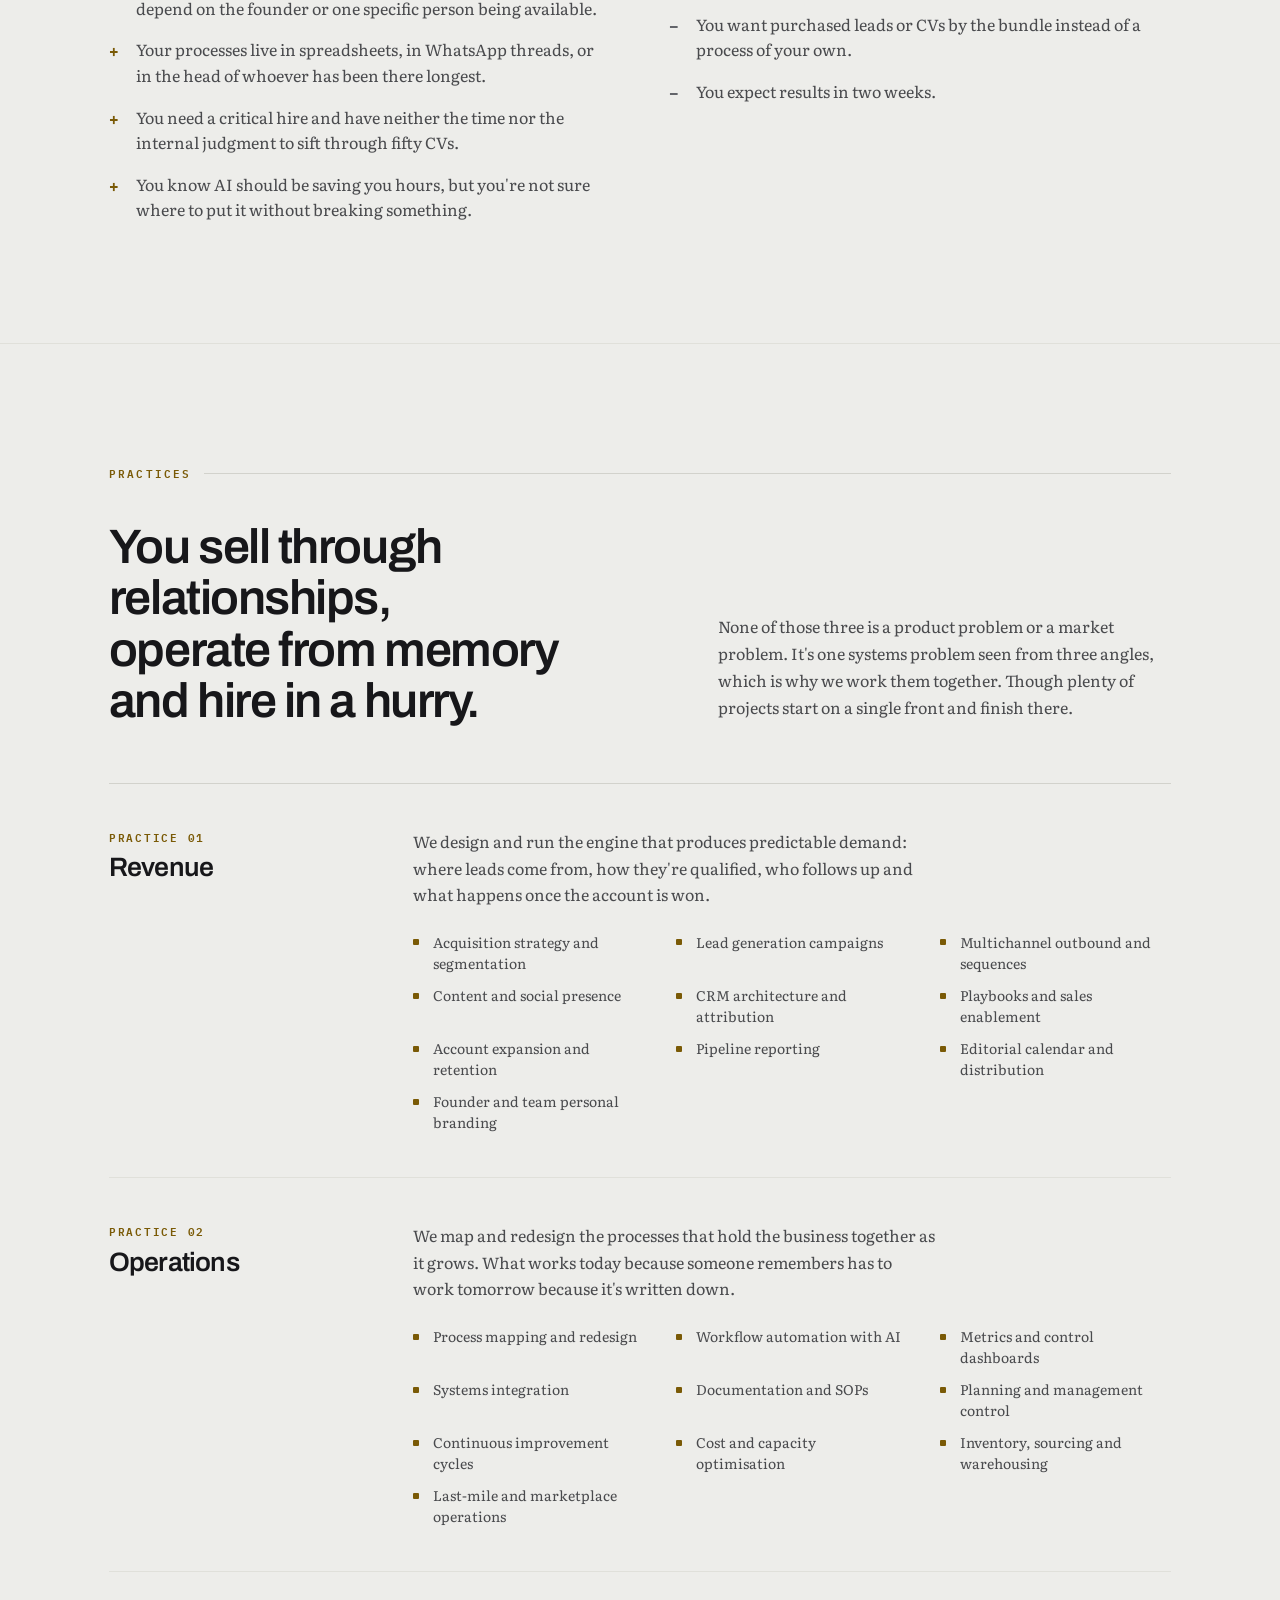
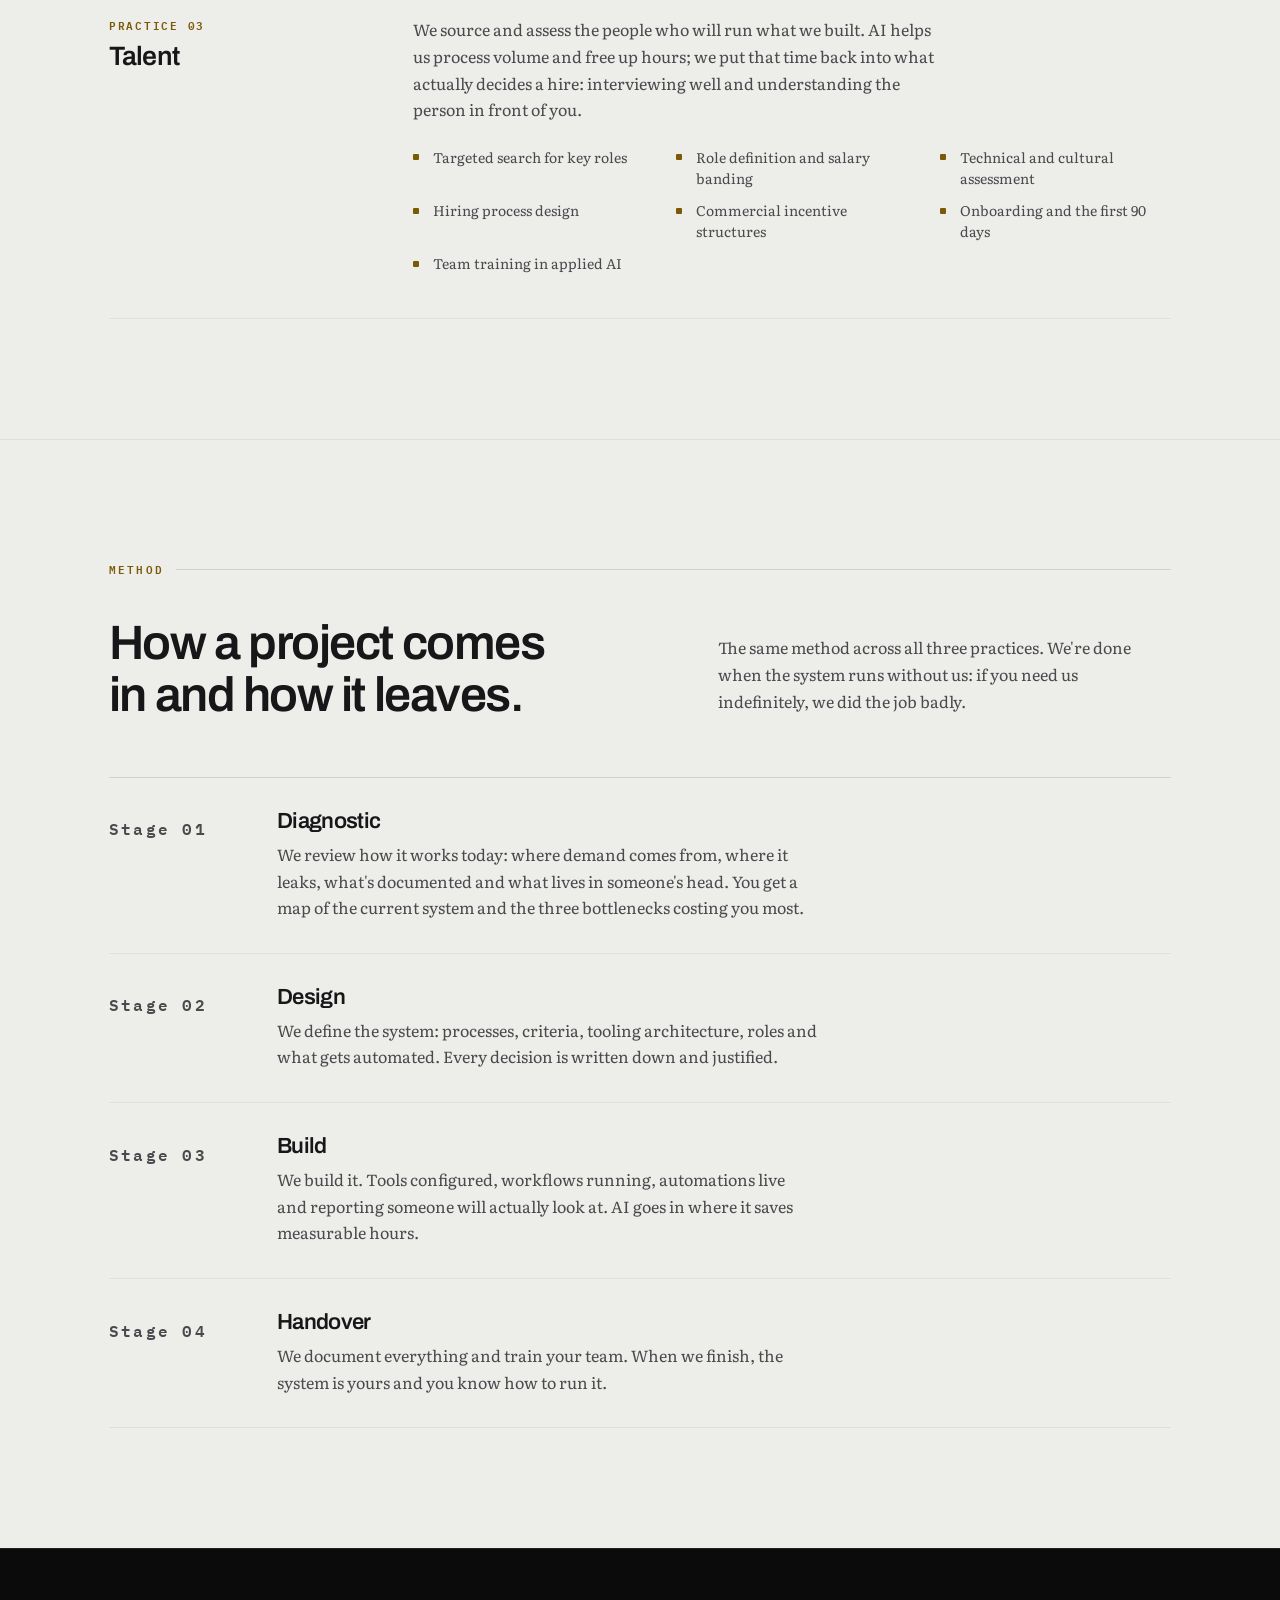
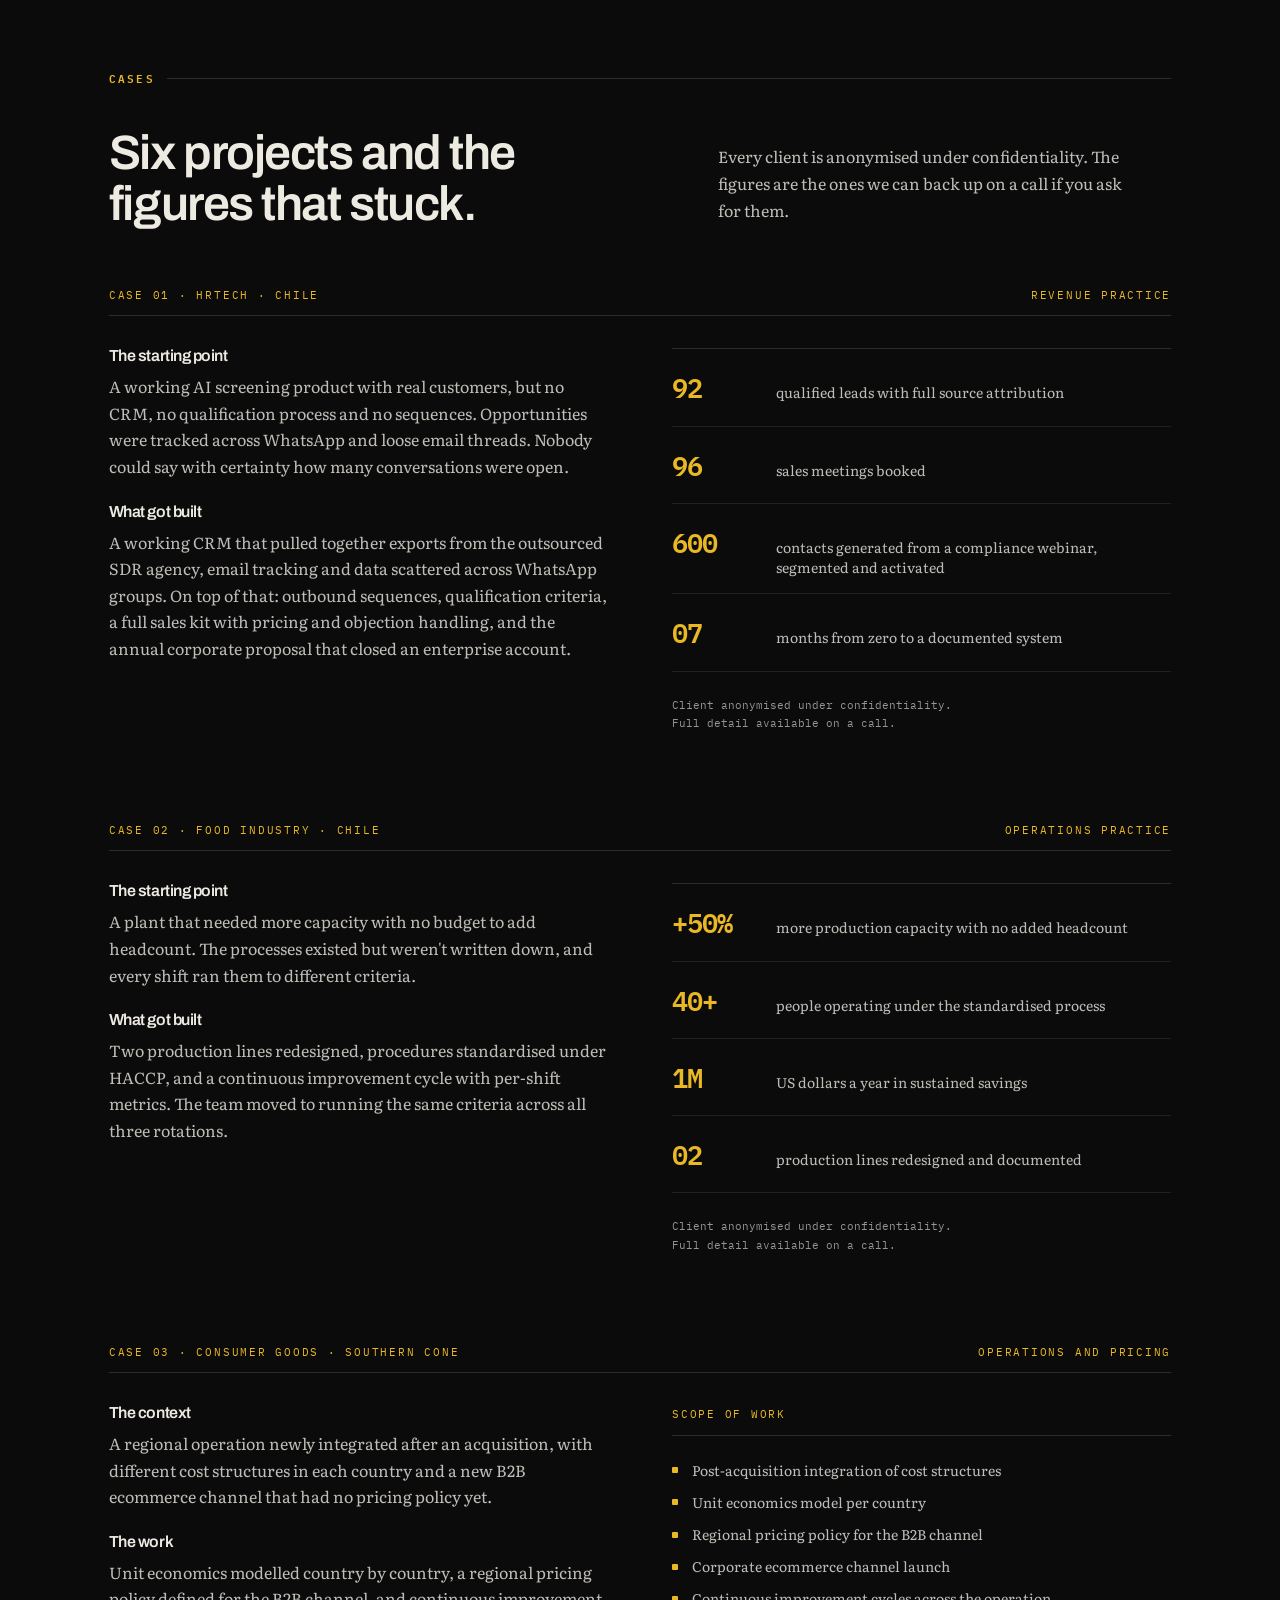
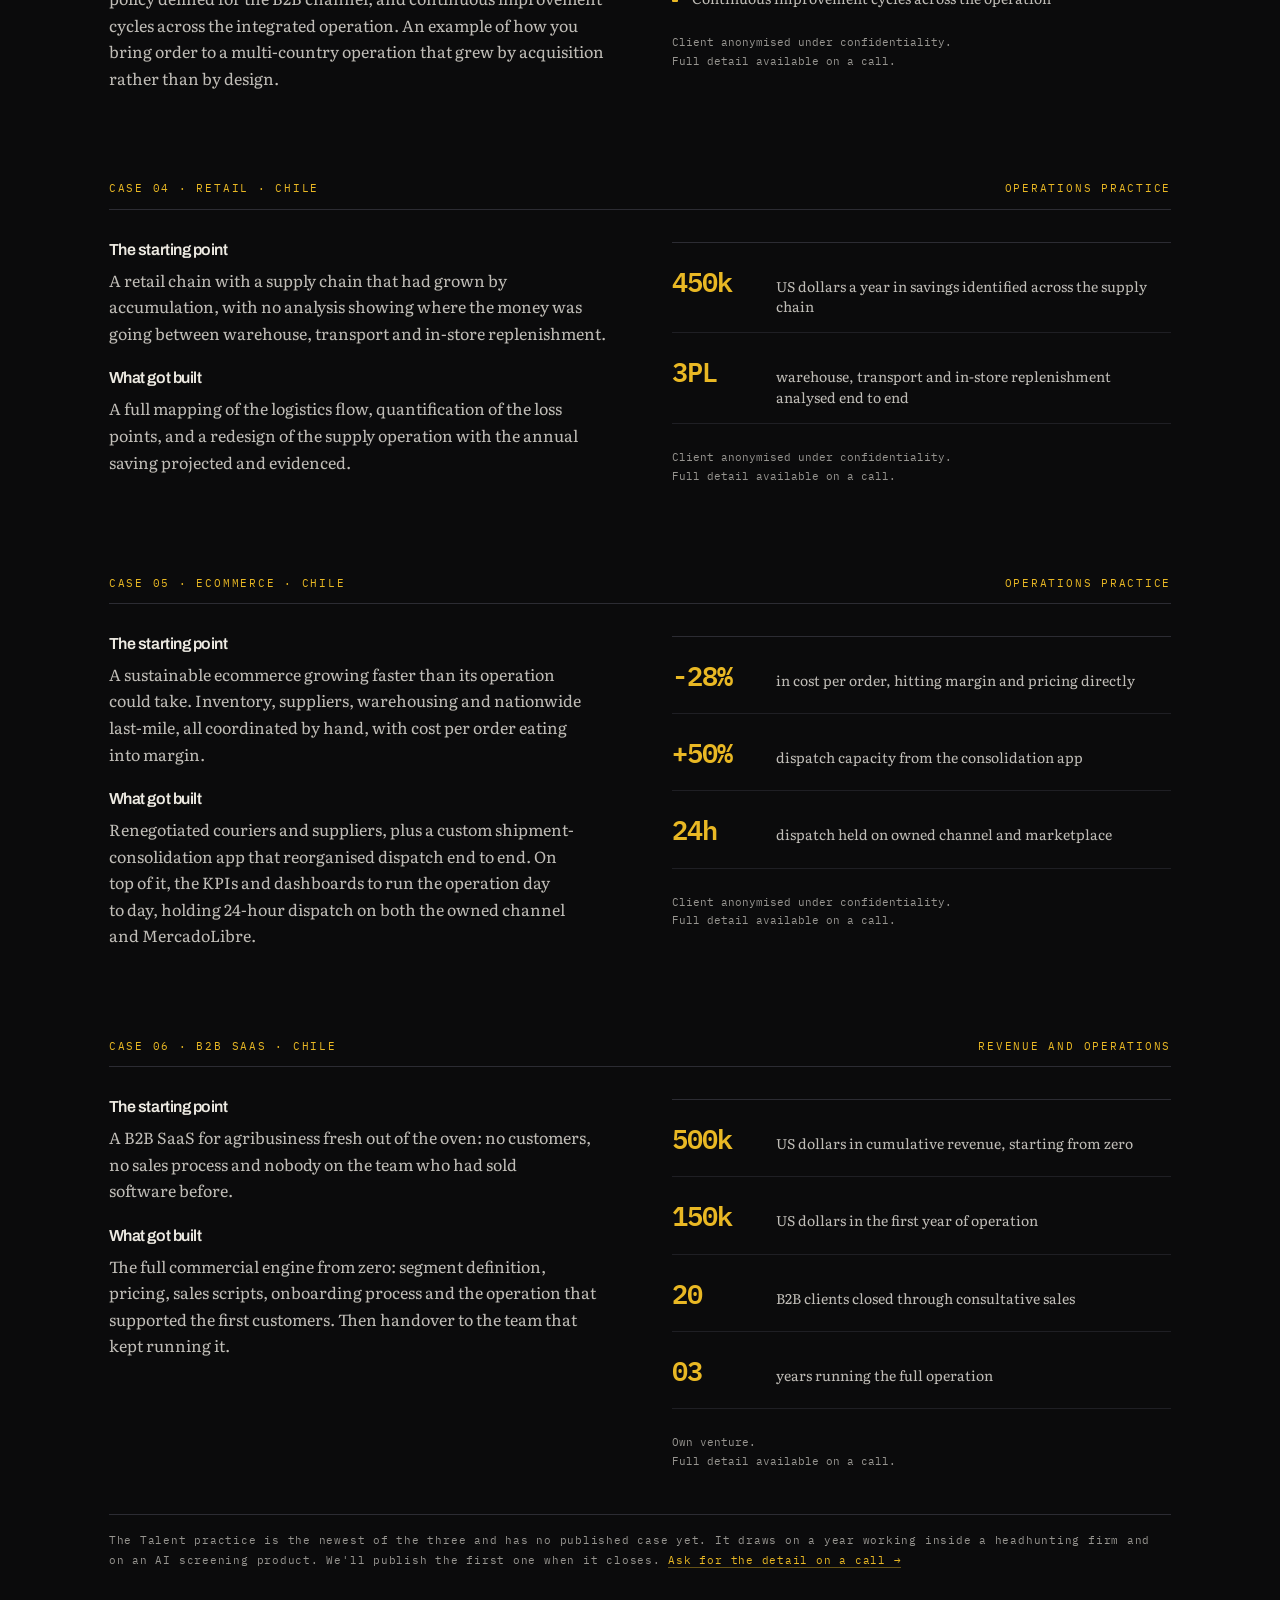
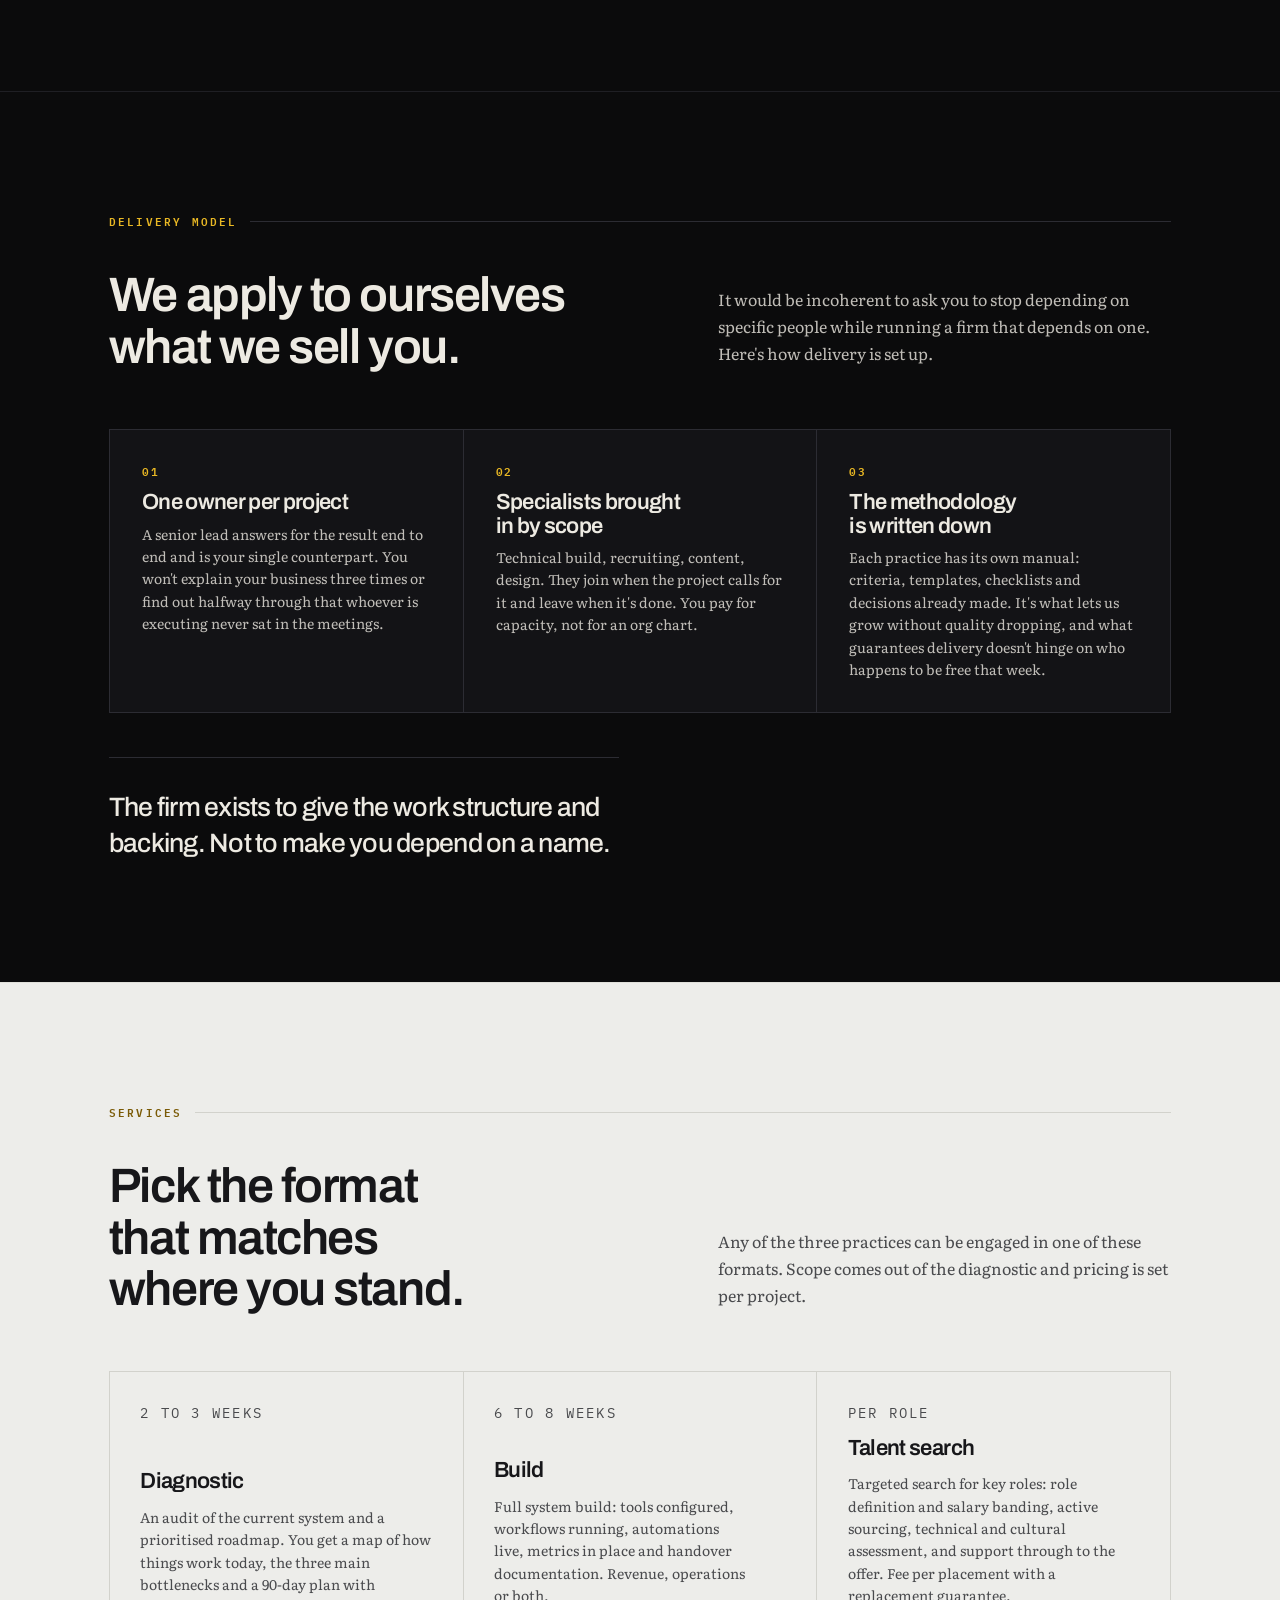
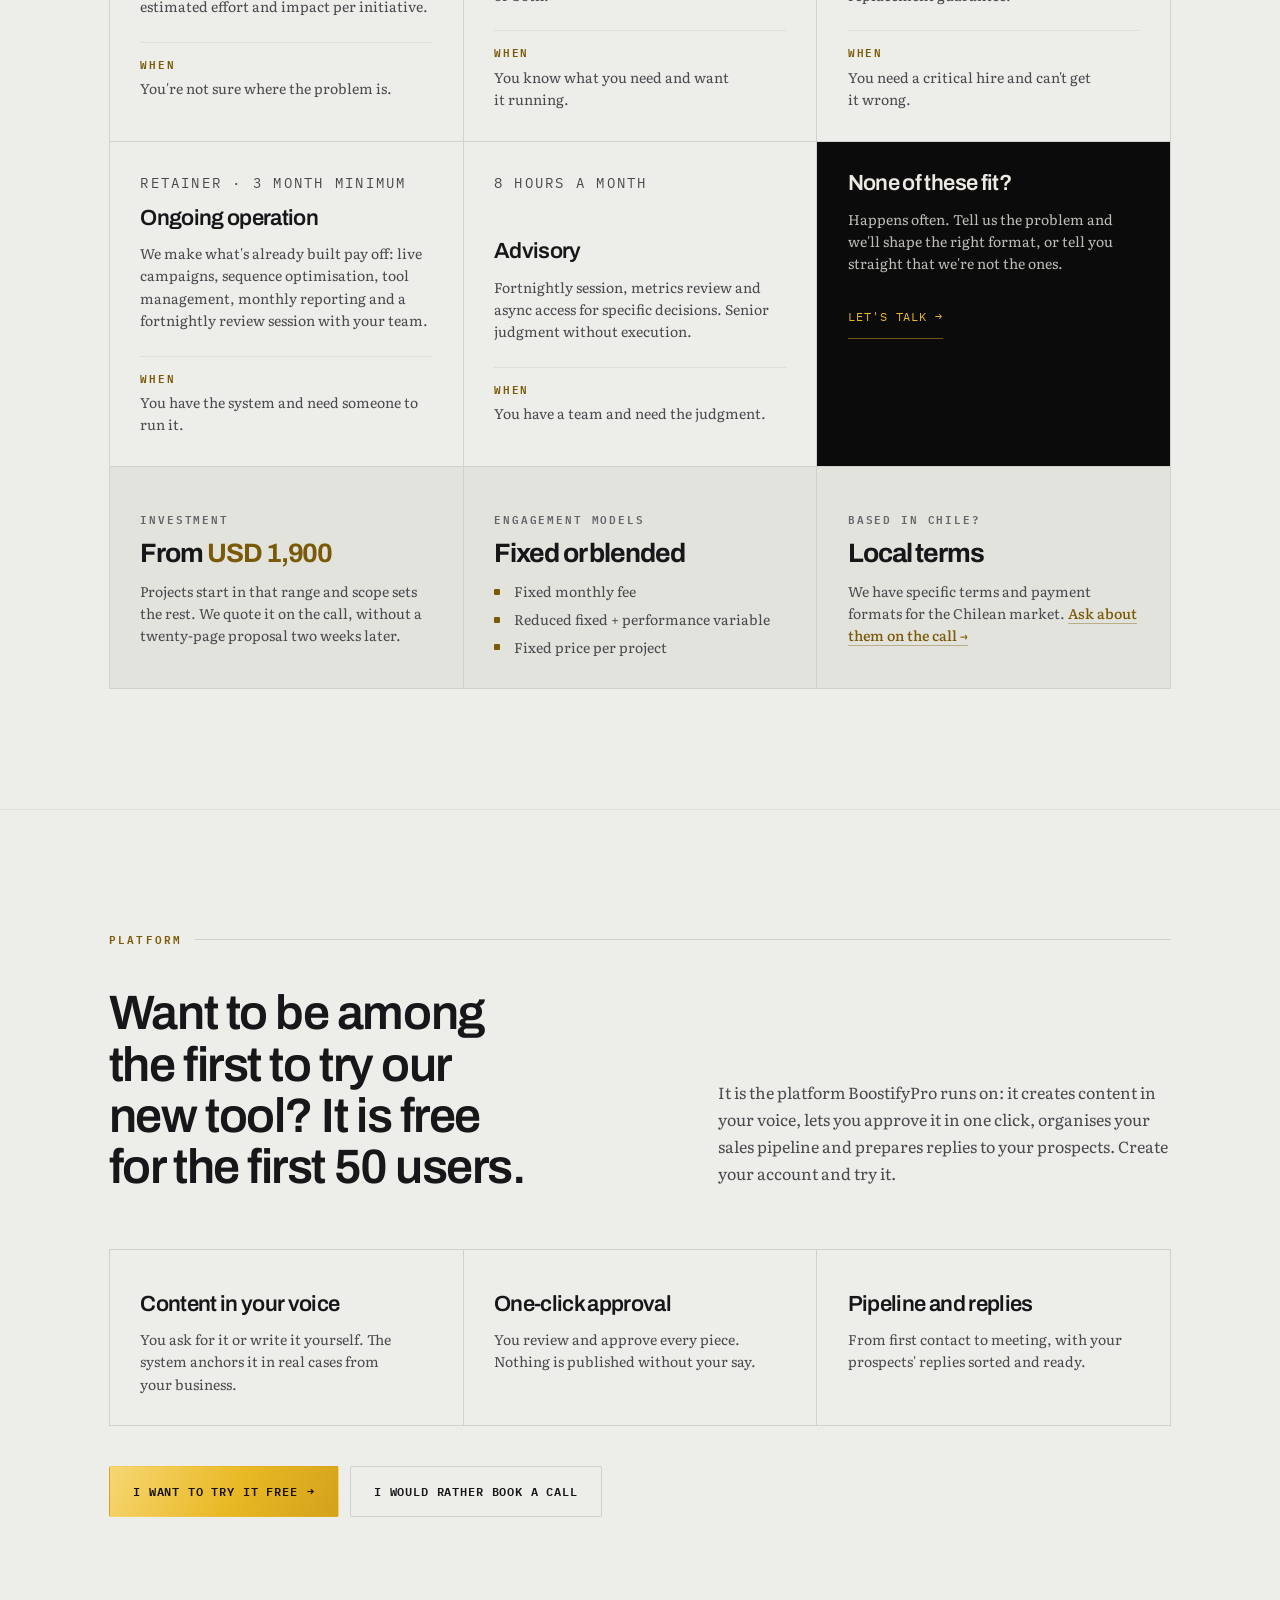
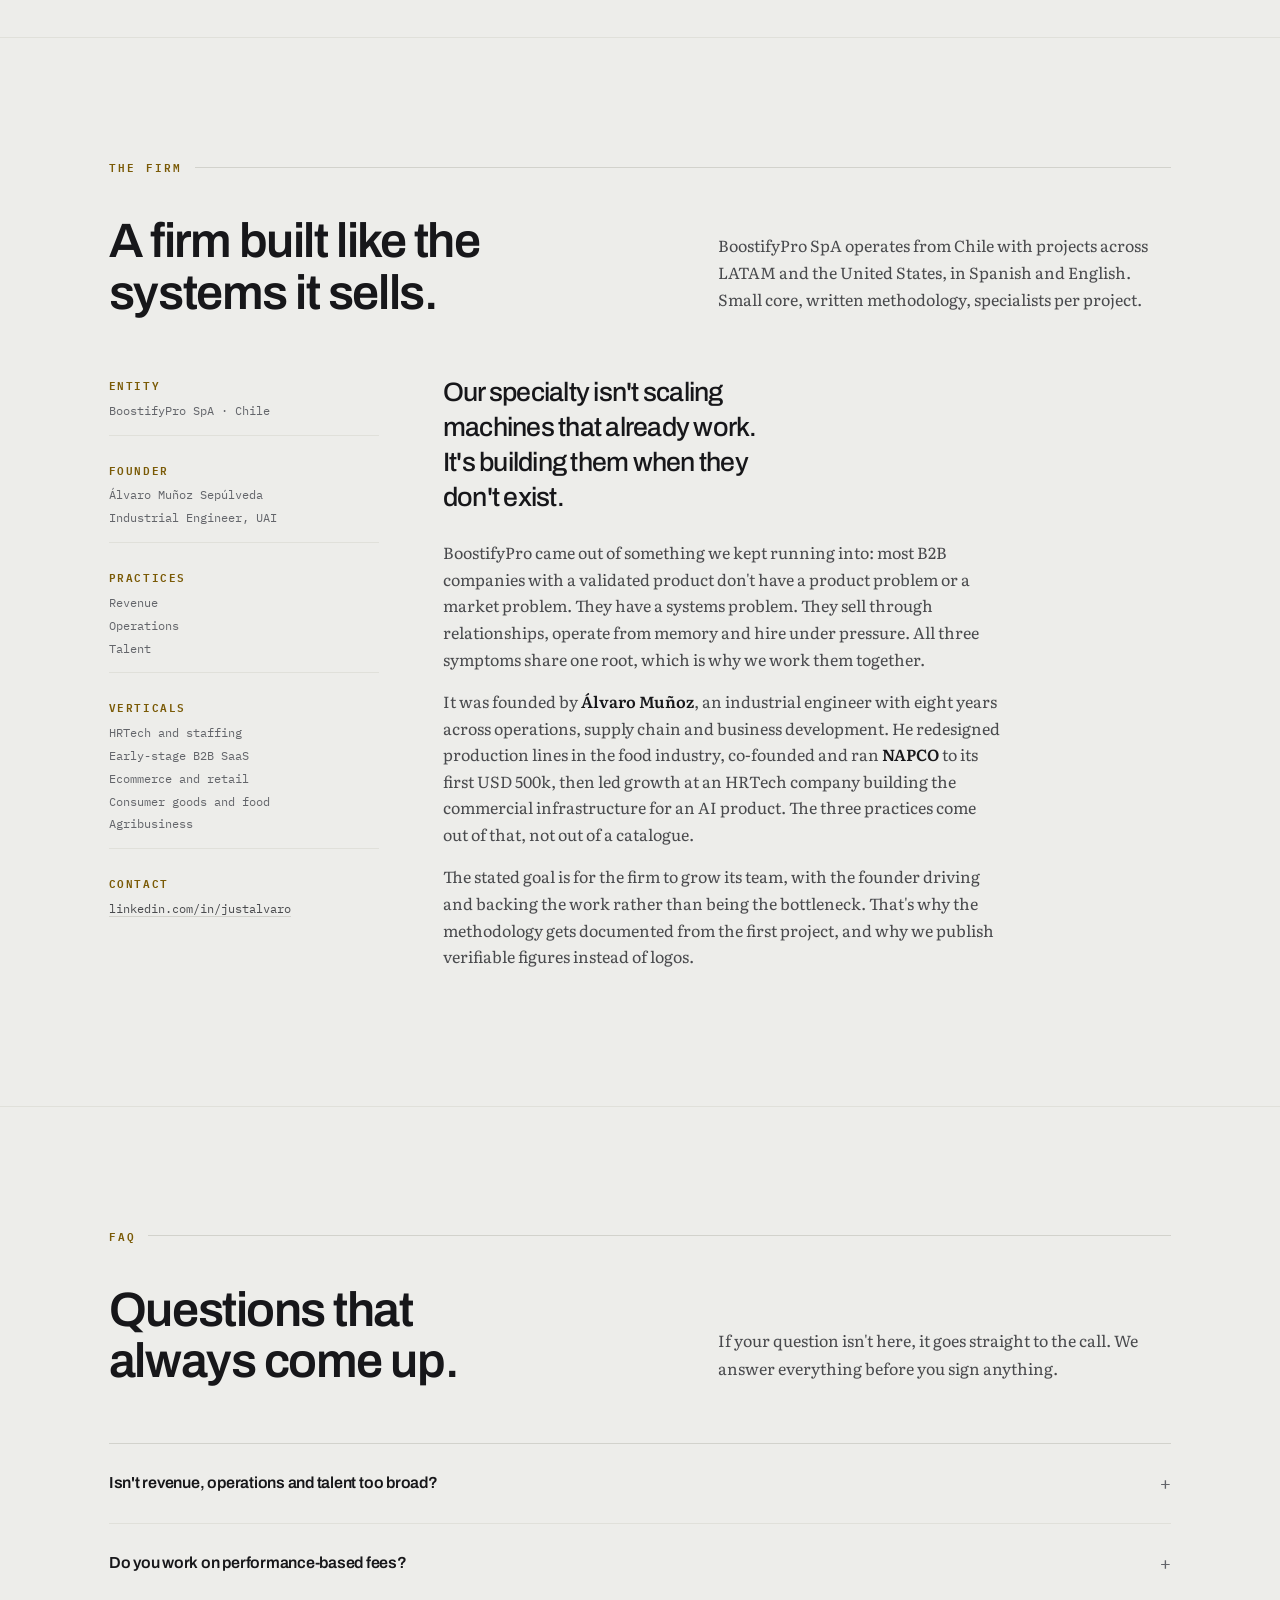
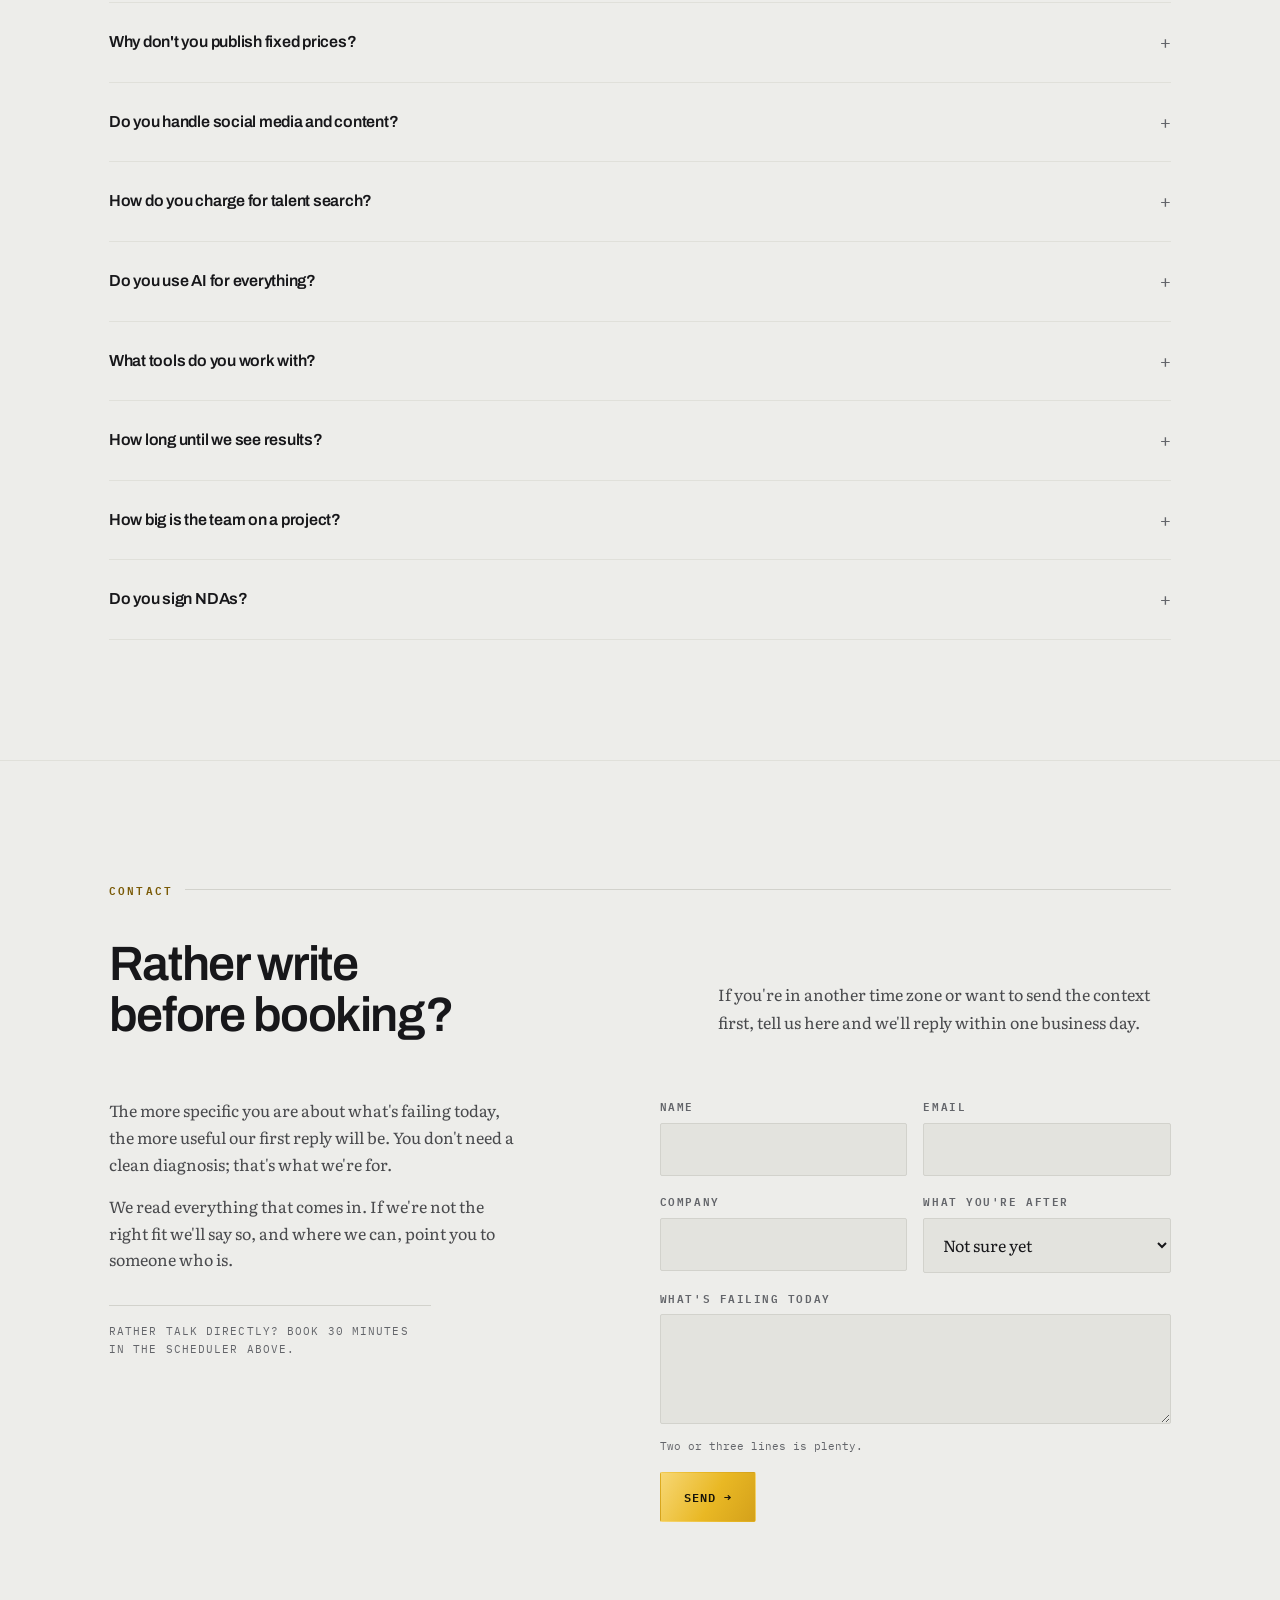
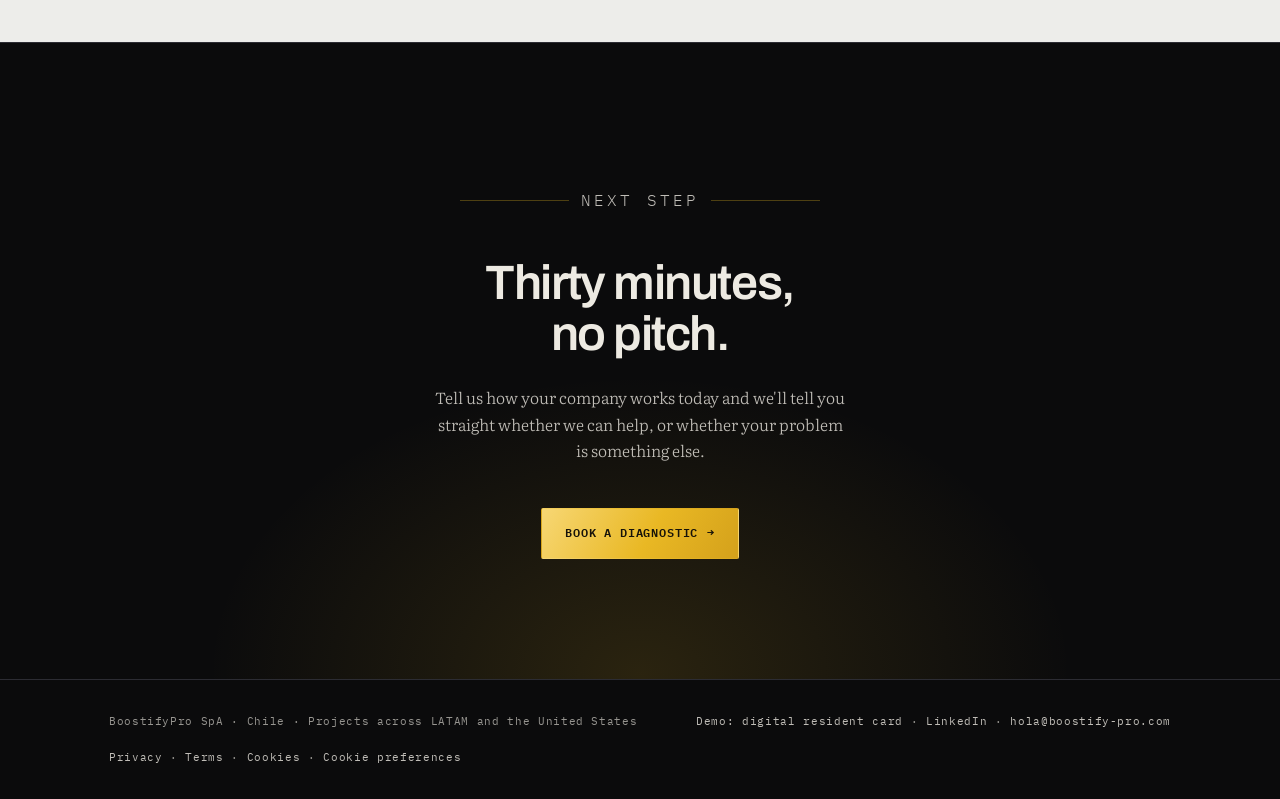
==== commit cb3eac3d: "Pie de página: enlace a la demo de Tarjeta Vecino digital (wallet.boostify-pro.com) Co-Authored-By: " ====
--- a/LandingPage/index.html
+++ b/LandingPage/index.html
@@ -871,7 +871,7 @@
 <footer class="foot">
   <div class="wrap foot-in">
     <span data-i18n="ft.l">BoostifyPro SpA · Chile · Proyectos en LATAM y Estados Unidos</span>
-    <span><a href="https://cl.linkedin.com/in/justalvaro">LinkedIn</a> · <a href="mailto:hola@boostify-pro.com">hola@boostify-pro.com</a></span>
+    <span><a href="https://wallet.boostify-pro.com" data-i18n="ft.wallet">Demo: Tarjeta Vecino digital</a> · <a href="https://cl.linkedin.com/in/justalvaro">LinkedIn</a> · <a href="mailto:hola@boostify-pro.com">hola@boostify-pro.com</a></span>
     <span class="foot-legal"><a href="/privacidad" data-href-es="/privacidad" data-href-en="/en/privacy" data-i18n="ft.priv">Privacidad</a> · <a href="/terminos" data-href-es="/terminos" data-href-en="/en/terms" data-i18n="ft.terms">Términos</a> · <a href="/cookies">Cookies</a> · <a href="#" id="ck-pref" data-i18n="ft.pref">Preferencias de cookies</a></span>
   </div>
 </footer>
@@ -1037,7 +1037,7 @@
 "cl.p":"Tell us how your company works today and we'll tell you straight whether we can help, or whether your problem is something else.",
 "cl.cta":"Book a diagnostic<span class='arw' aria-hidden='true'>→</span>",
 "ft.l":"BoostifyPro SpA · Chile · Projects across LATAM and the United States",
-"ft.priv":"Privacy","ft.terms":"Terms","ft.pref":"Cookie preferences"
+"ft.priv":"Privacy","ft.terms":"Terms","ft.pref":"Cookie preferences","ft.wallet":"Demo: digital resident card"
 };
 
 (function(){
